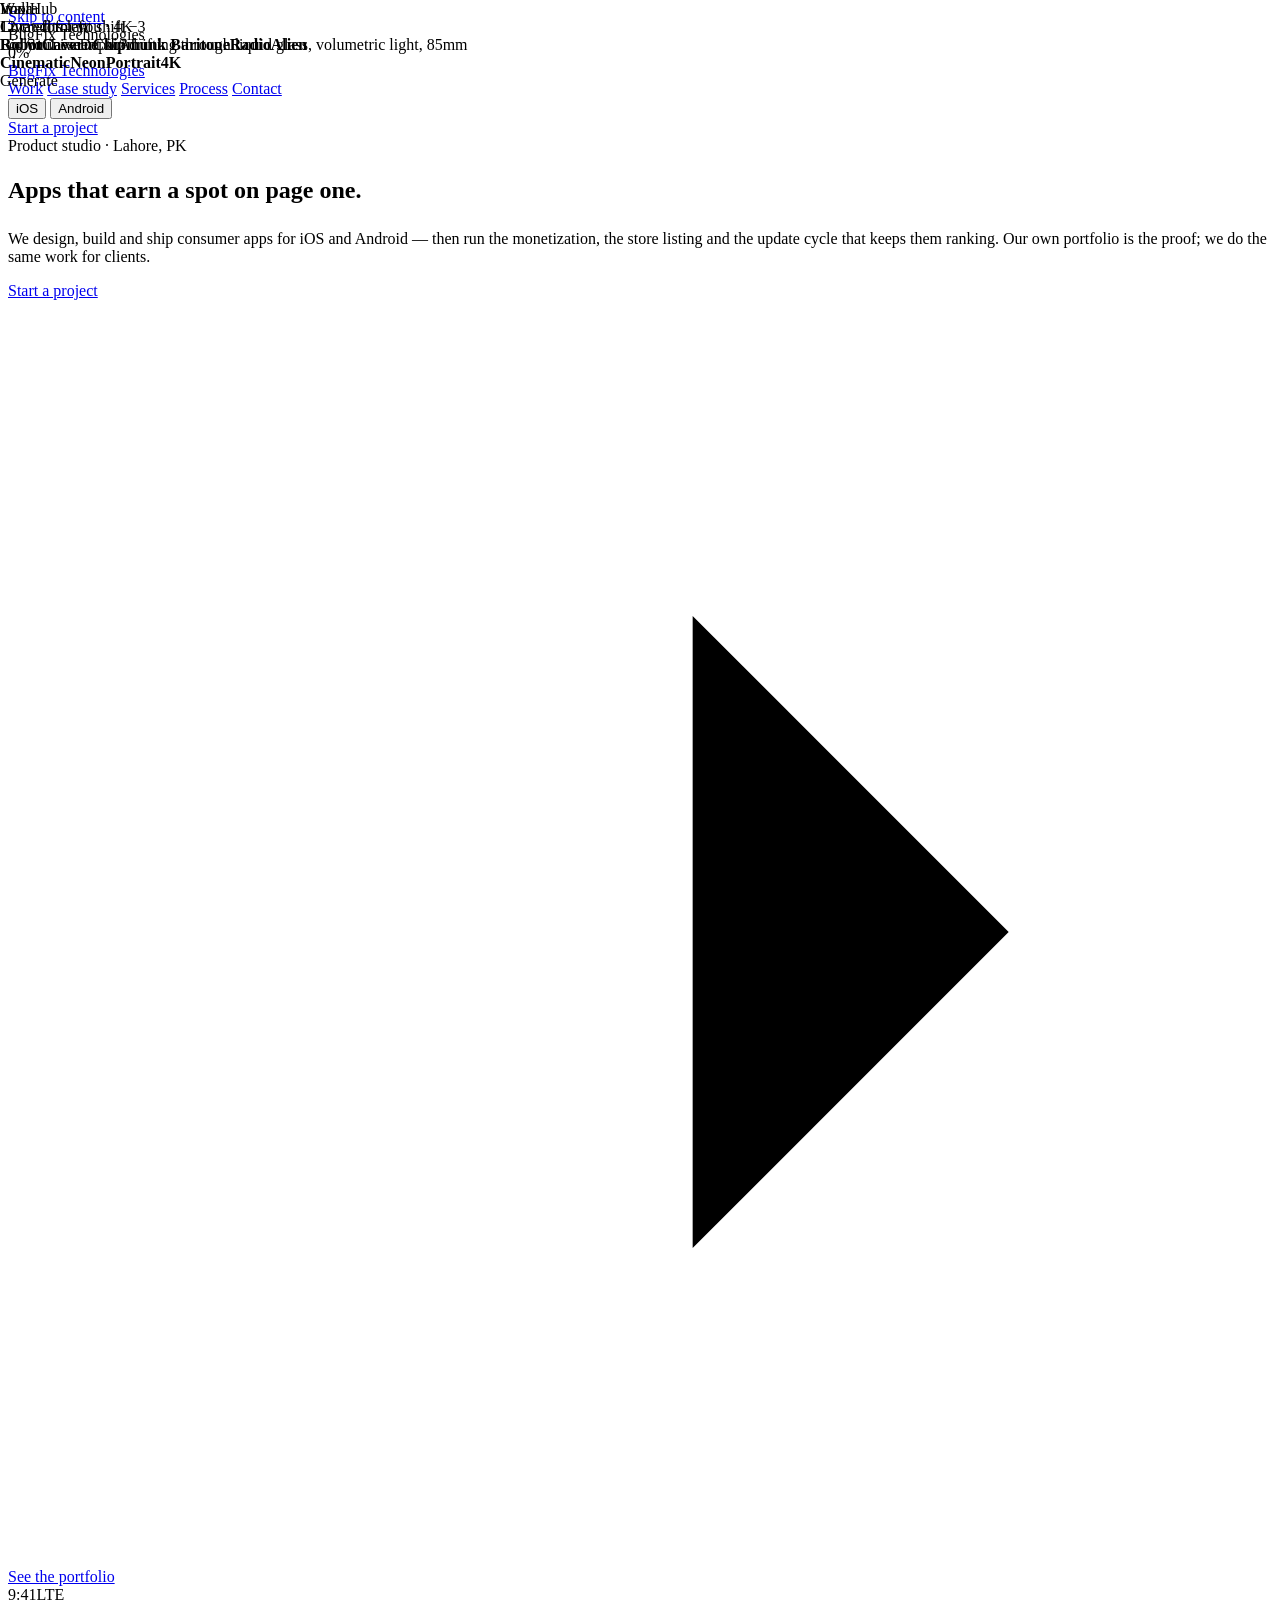
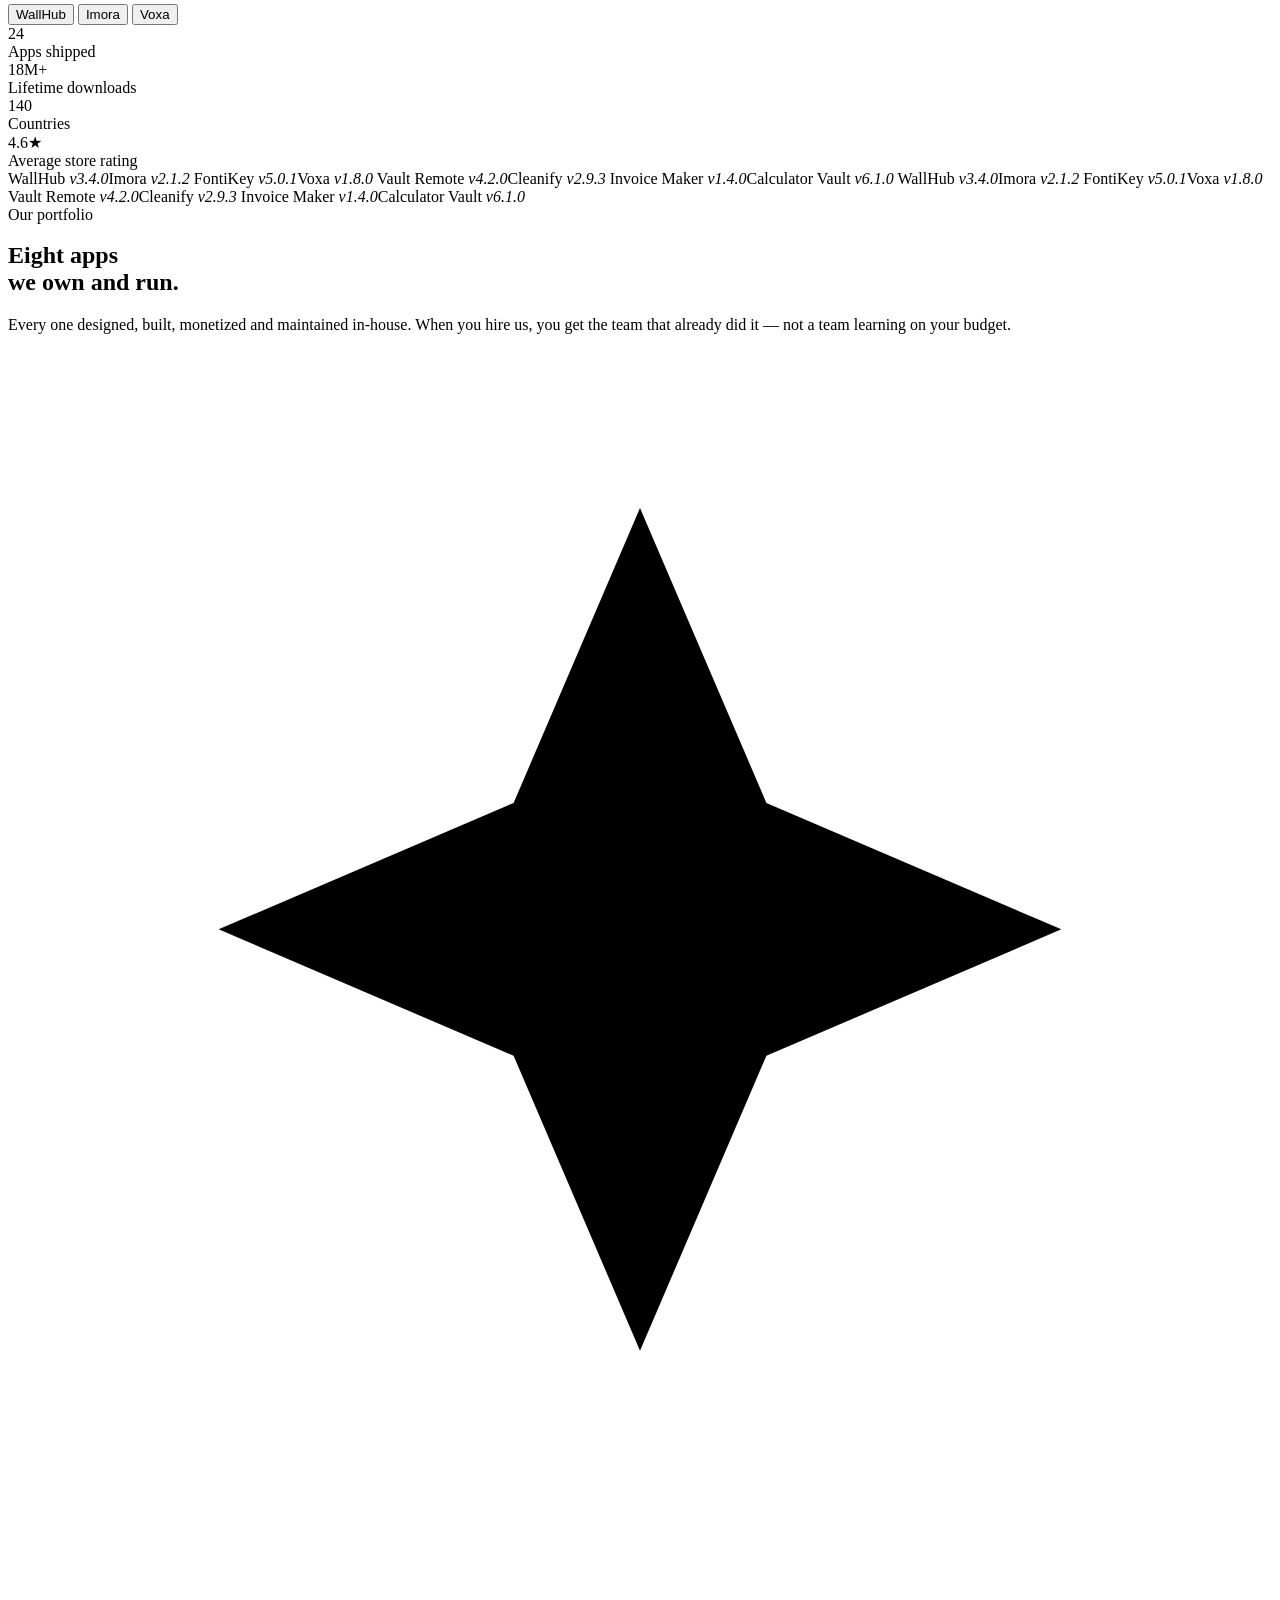
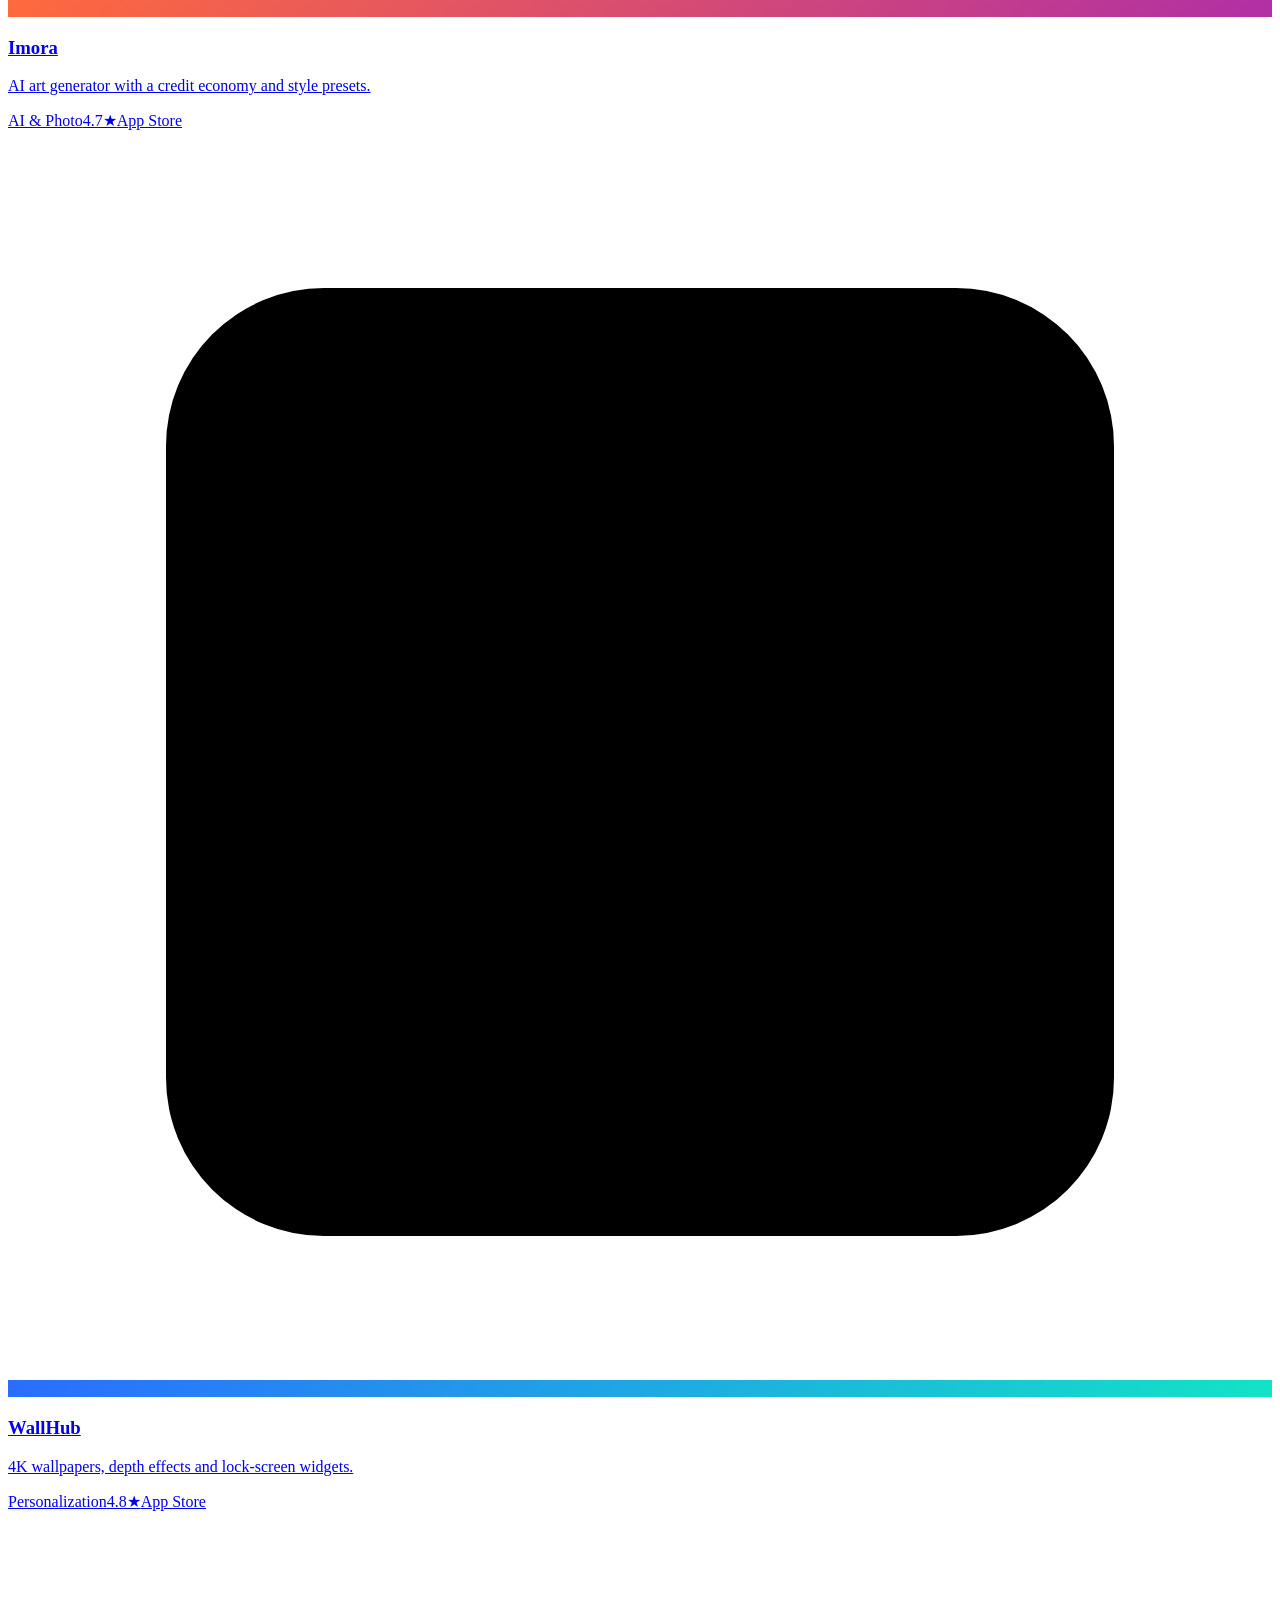
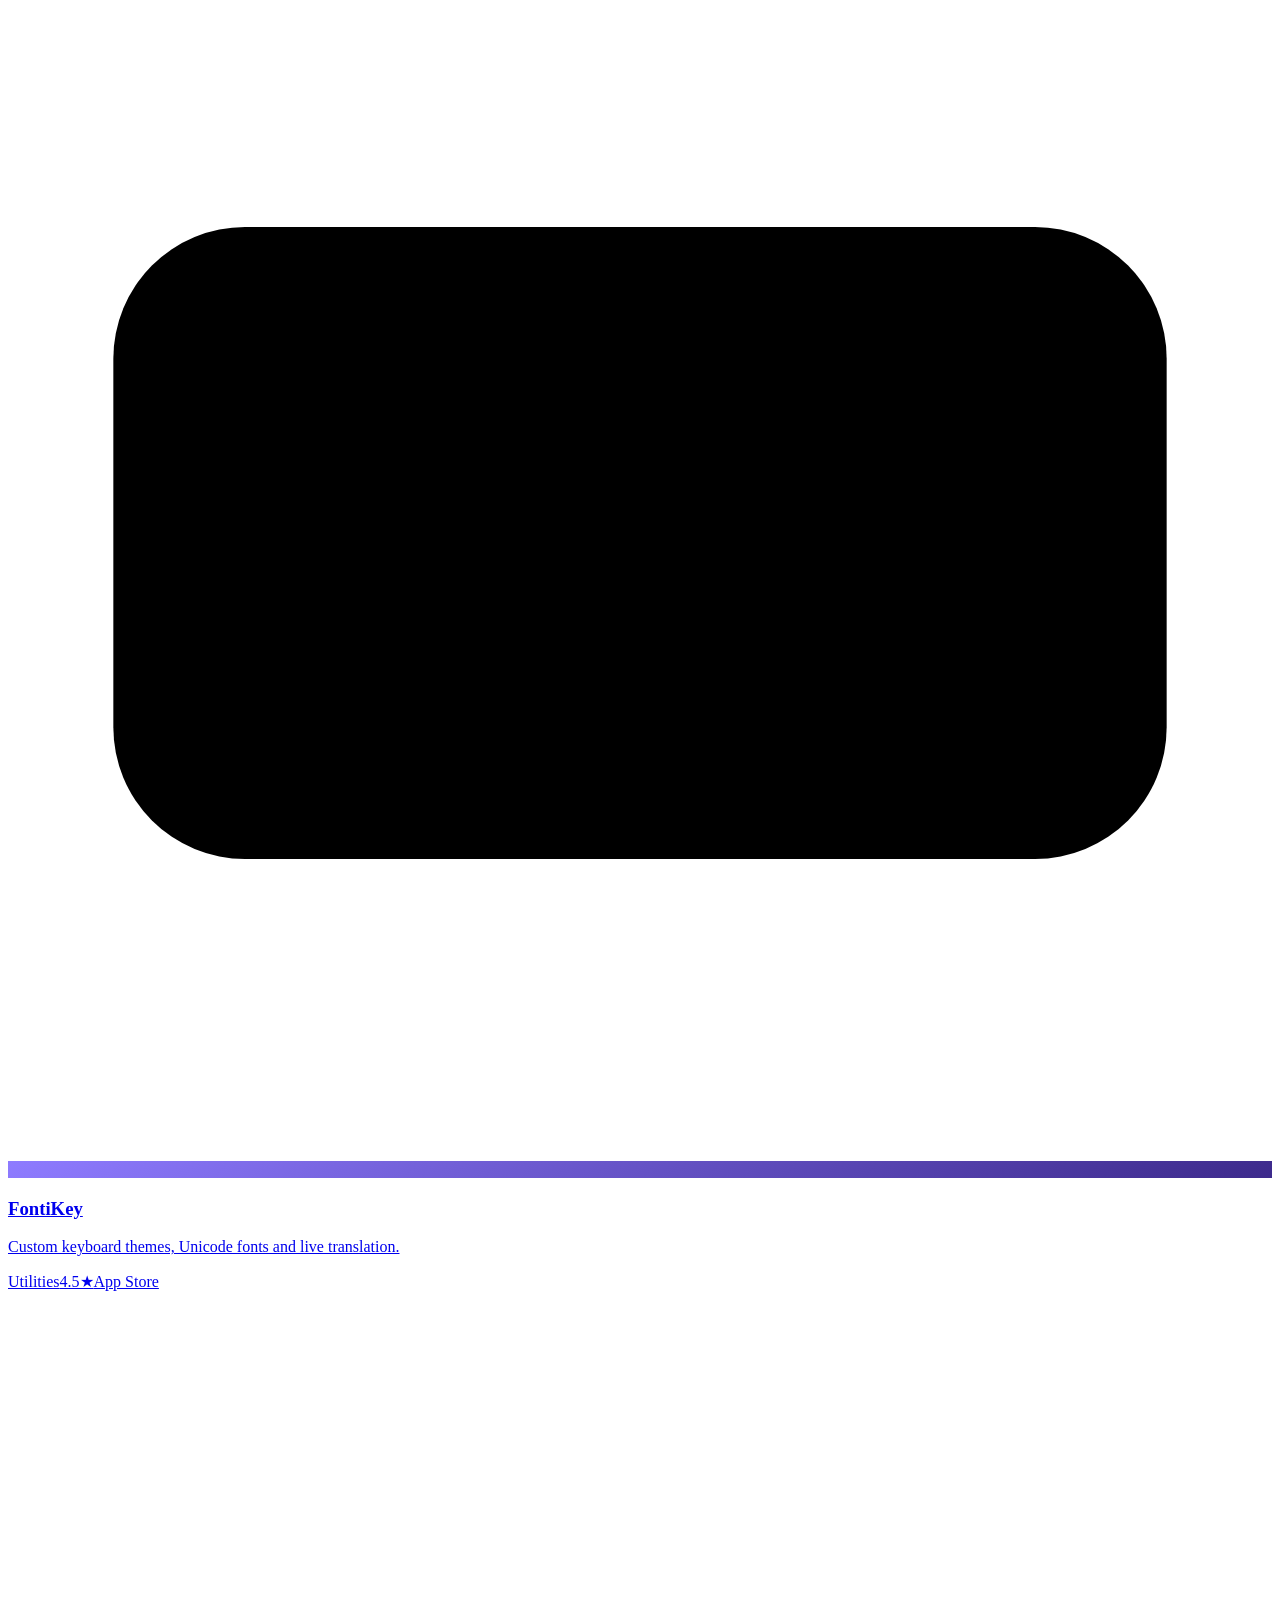
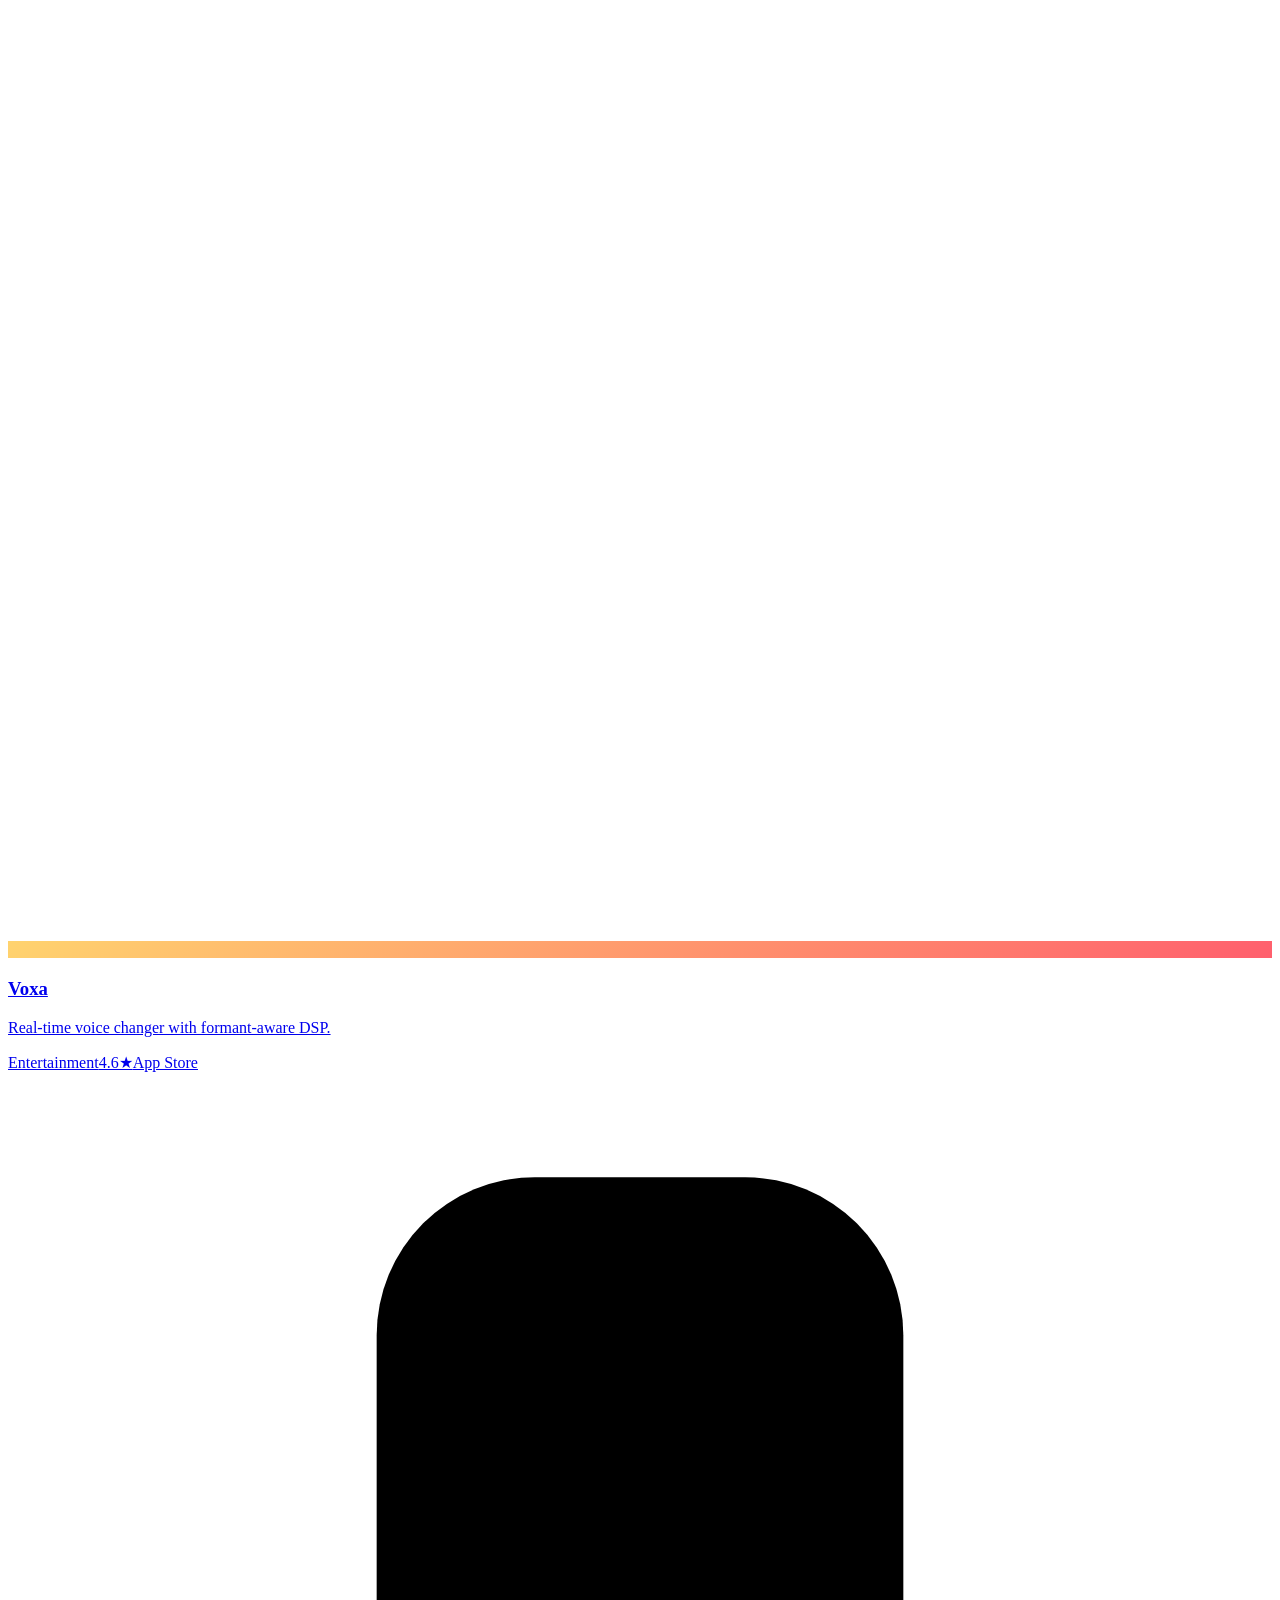
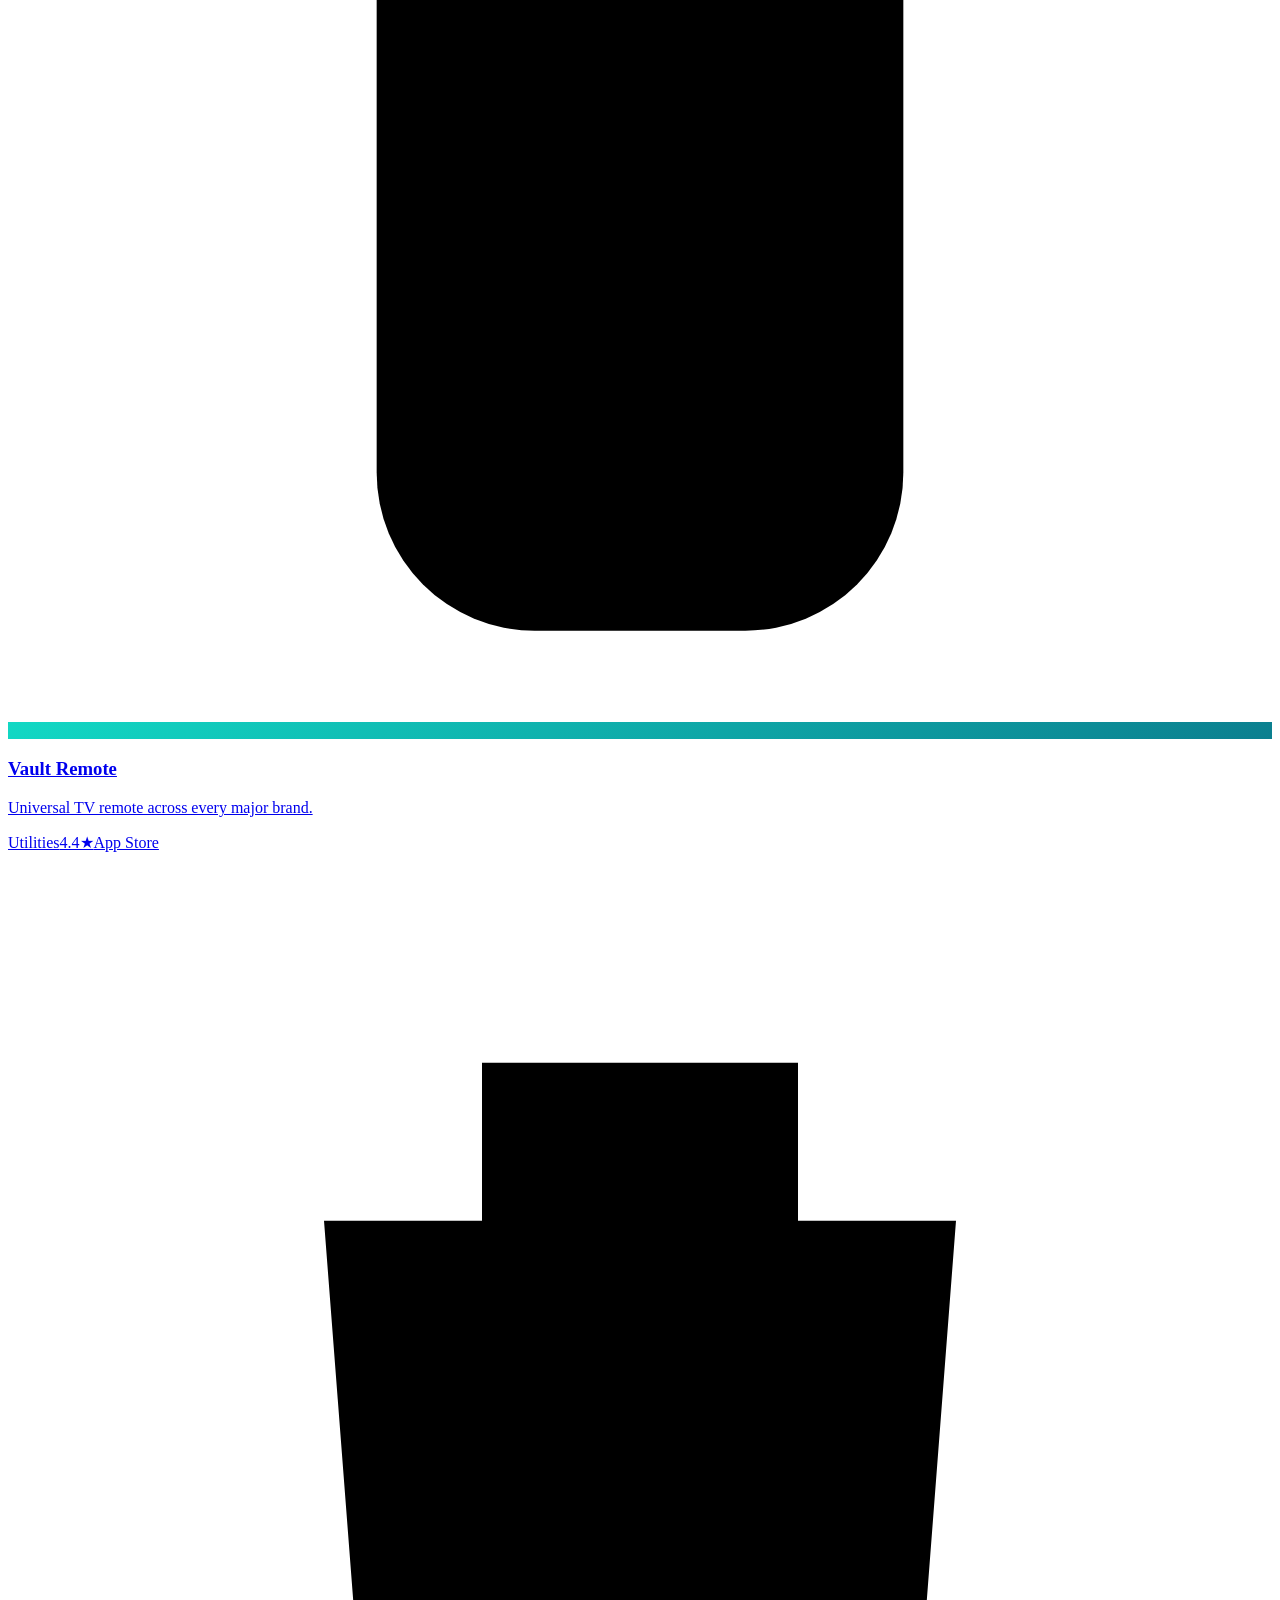
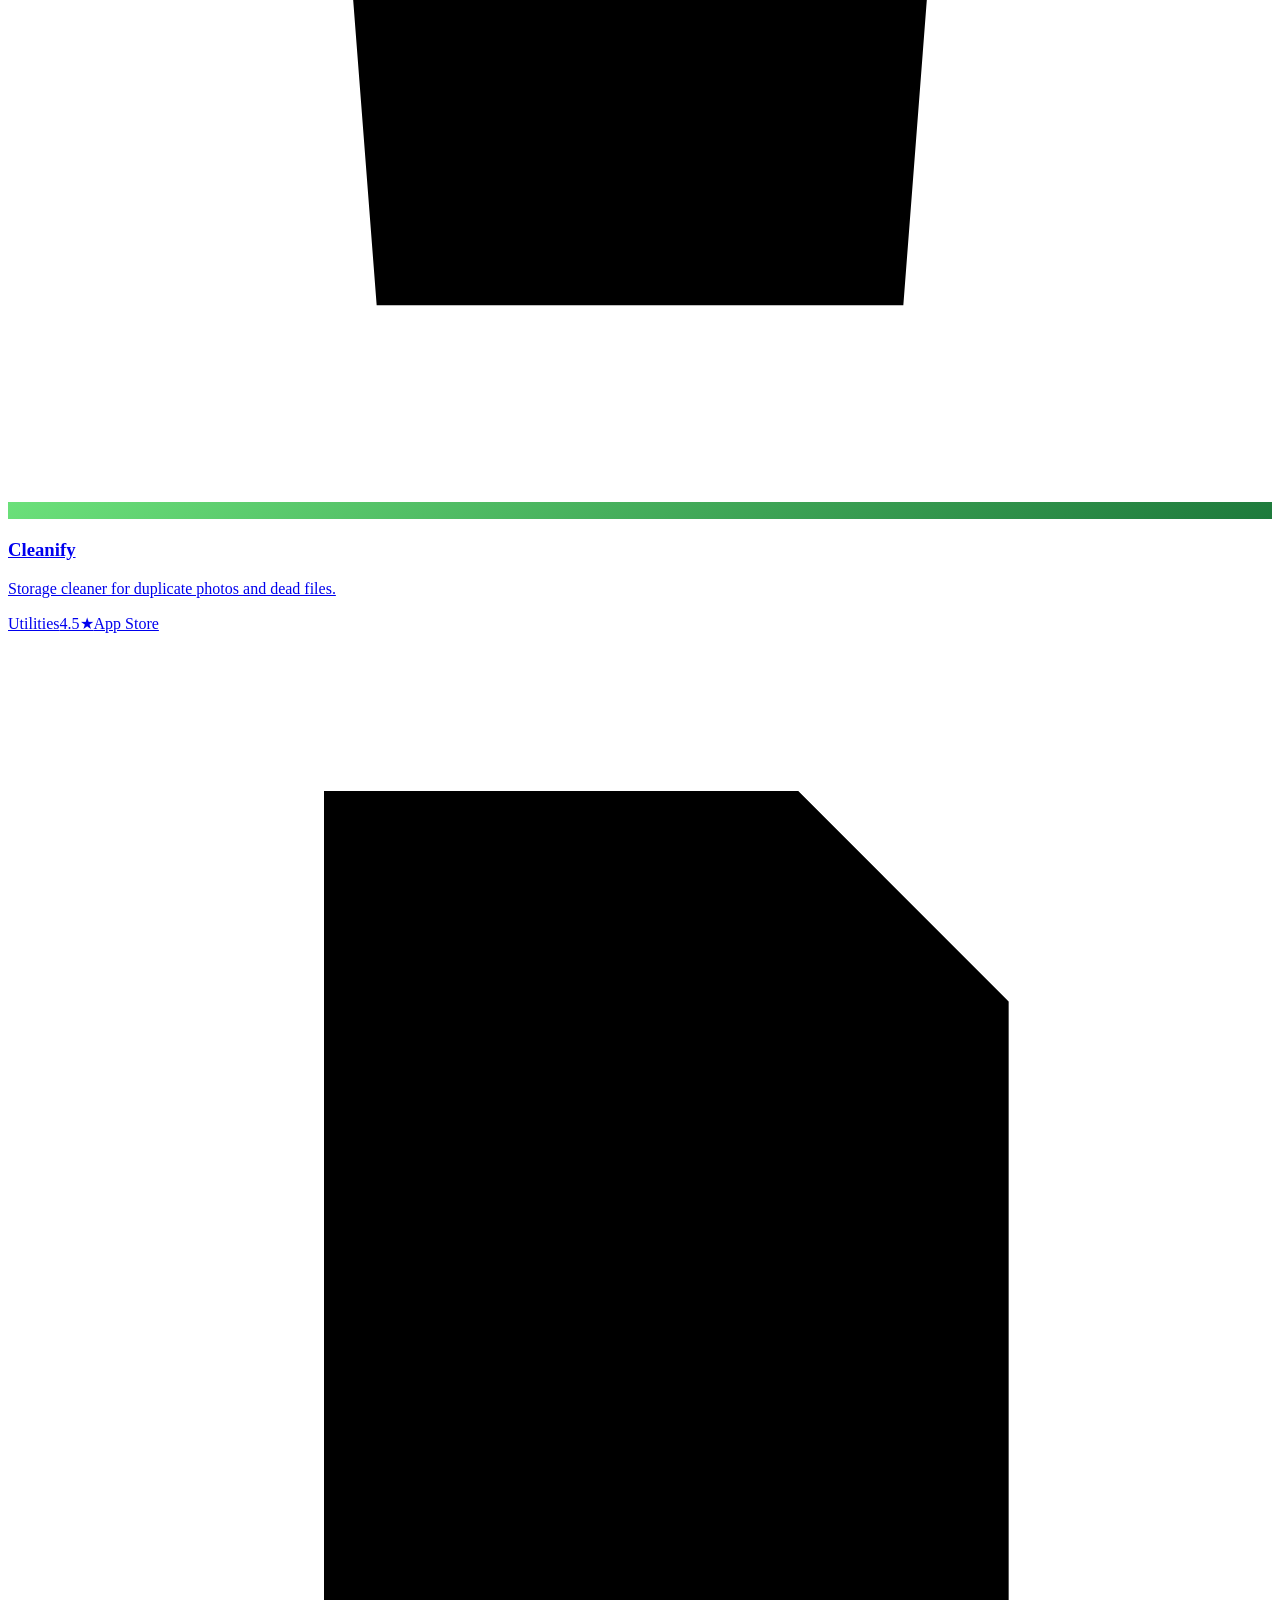
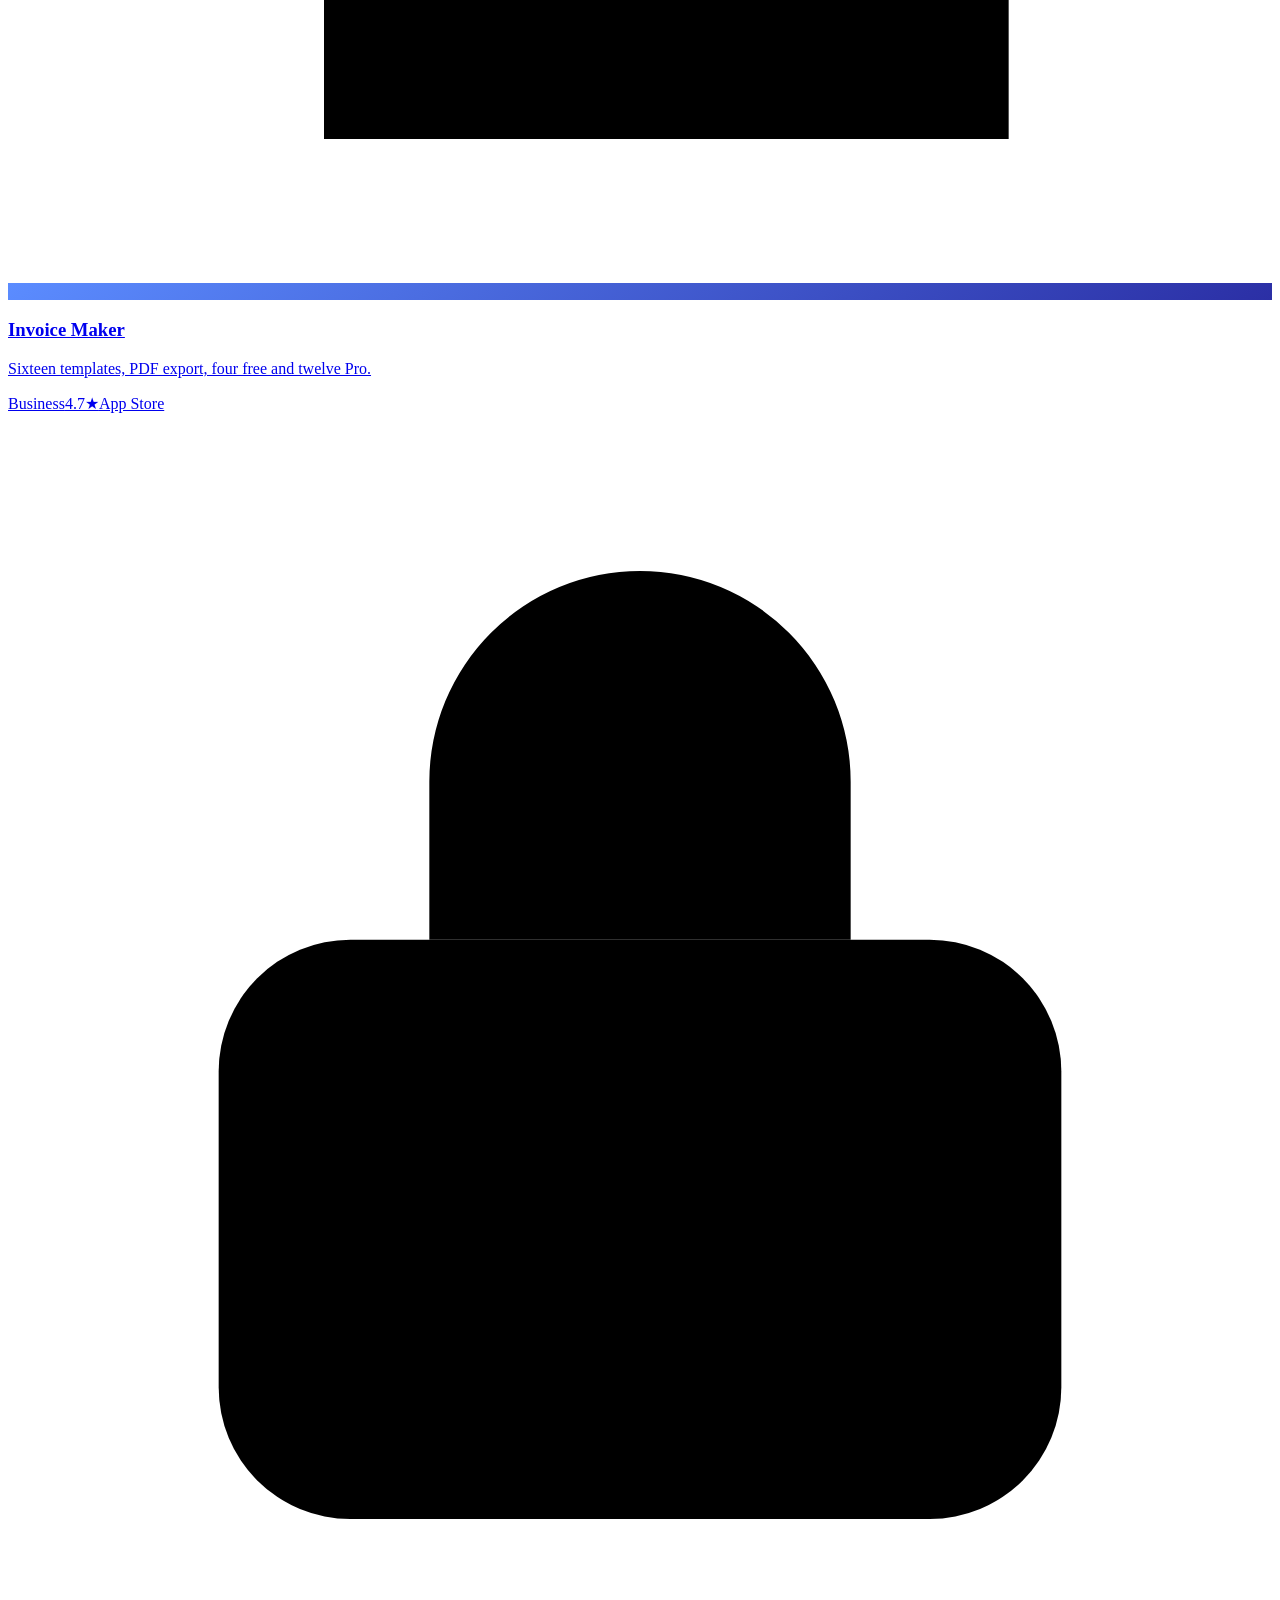
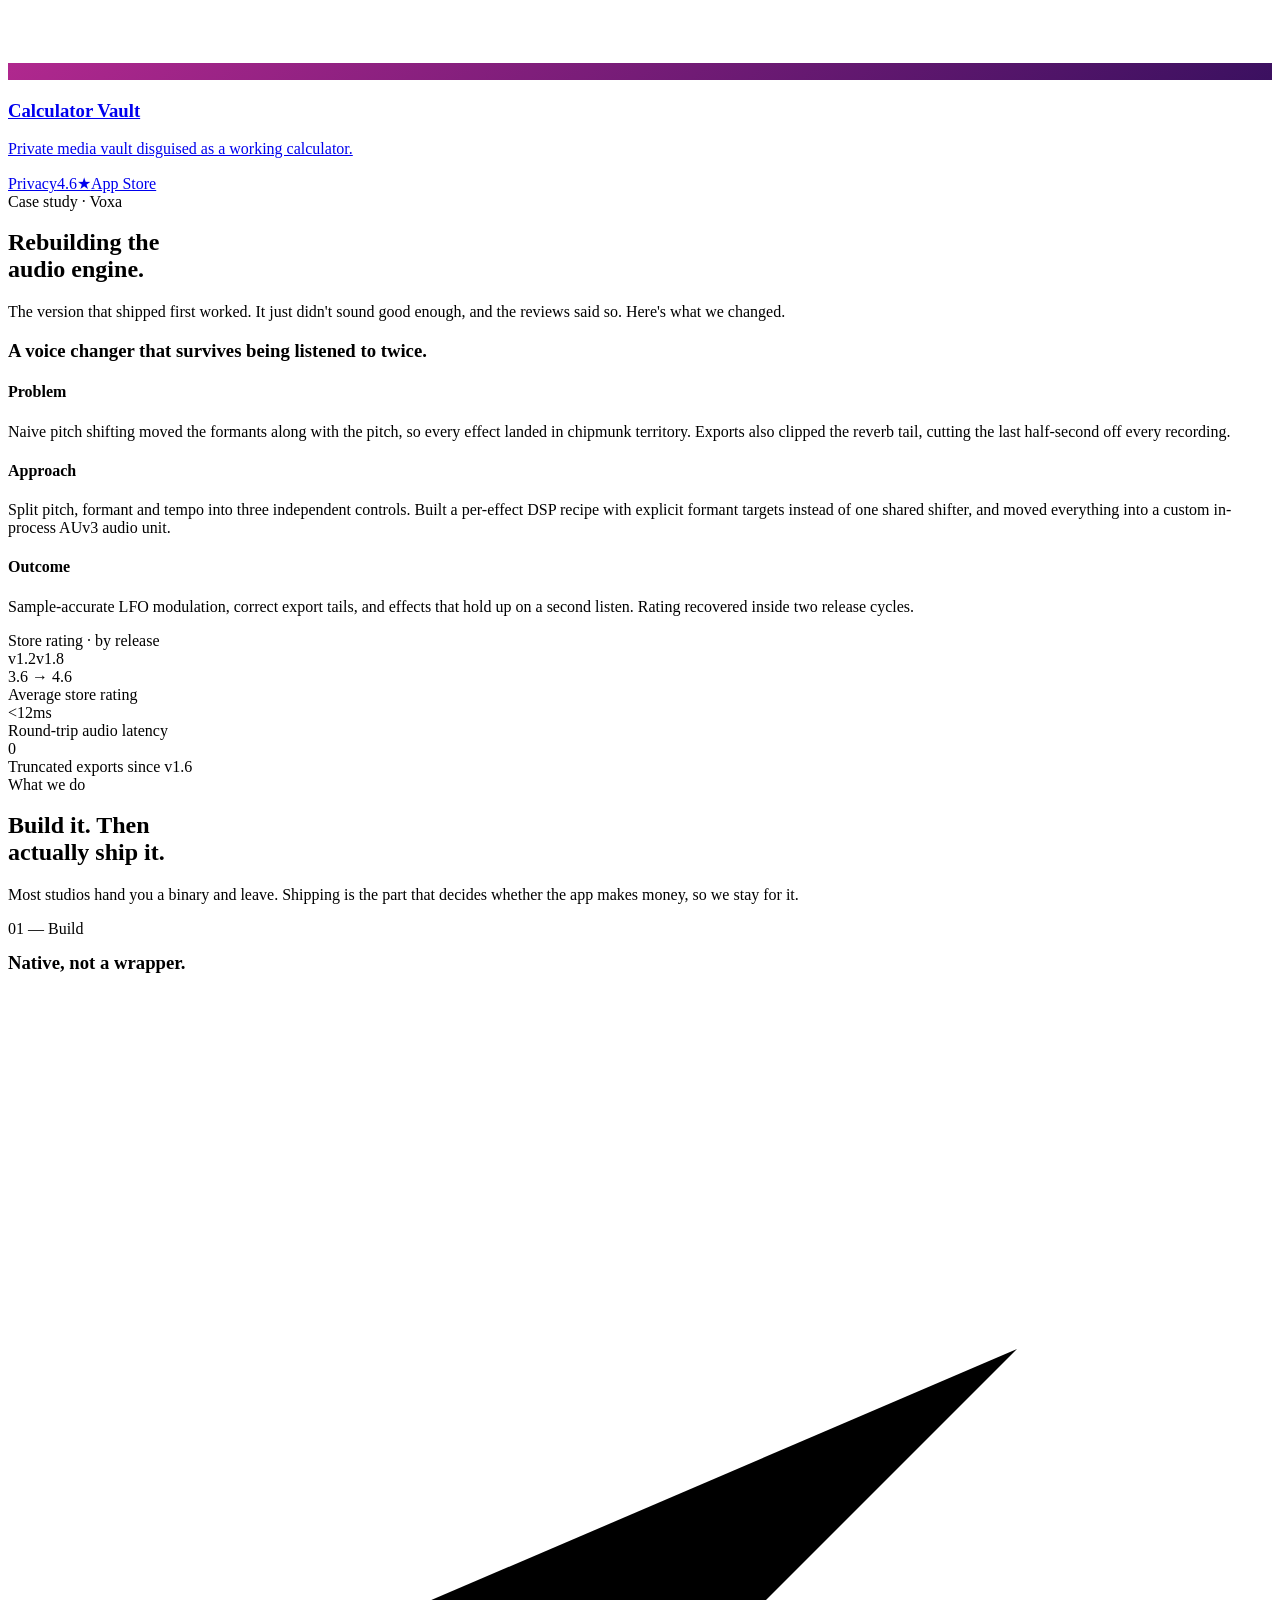
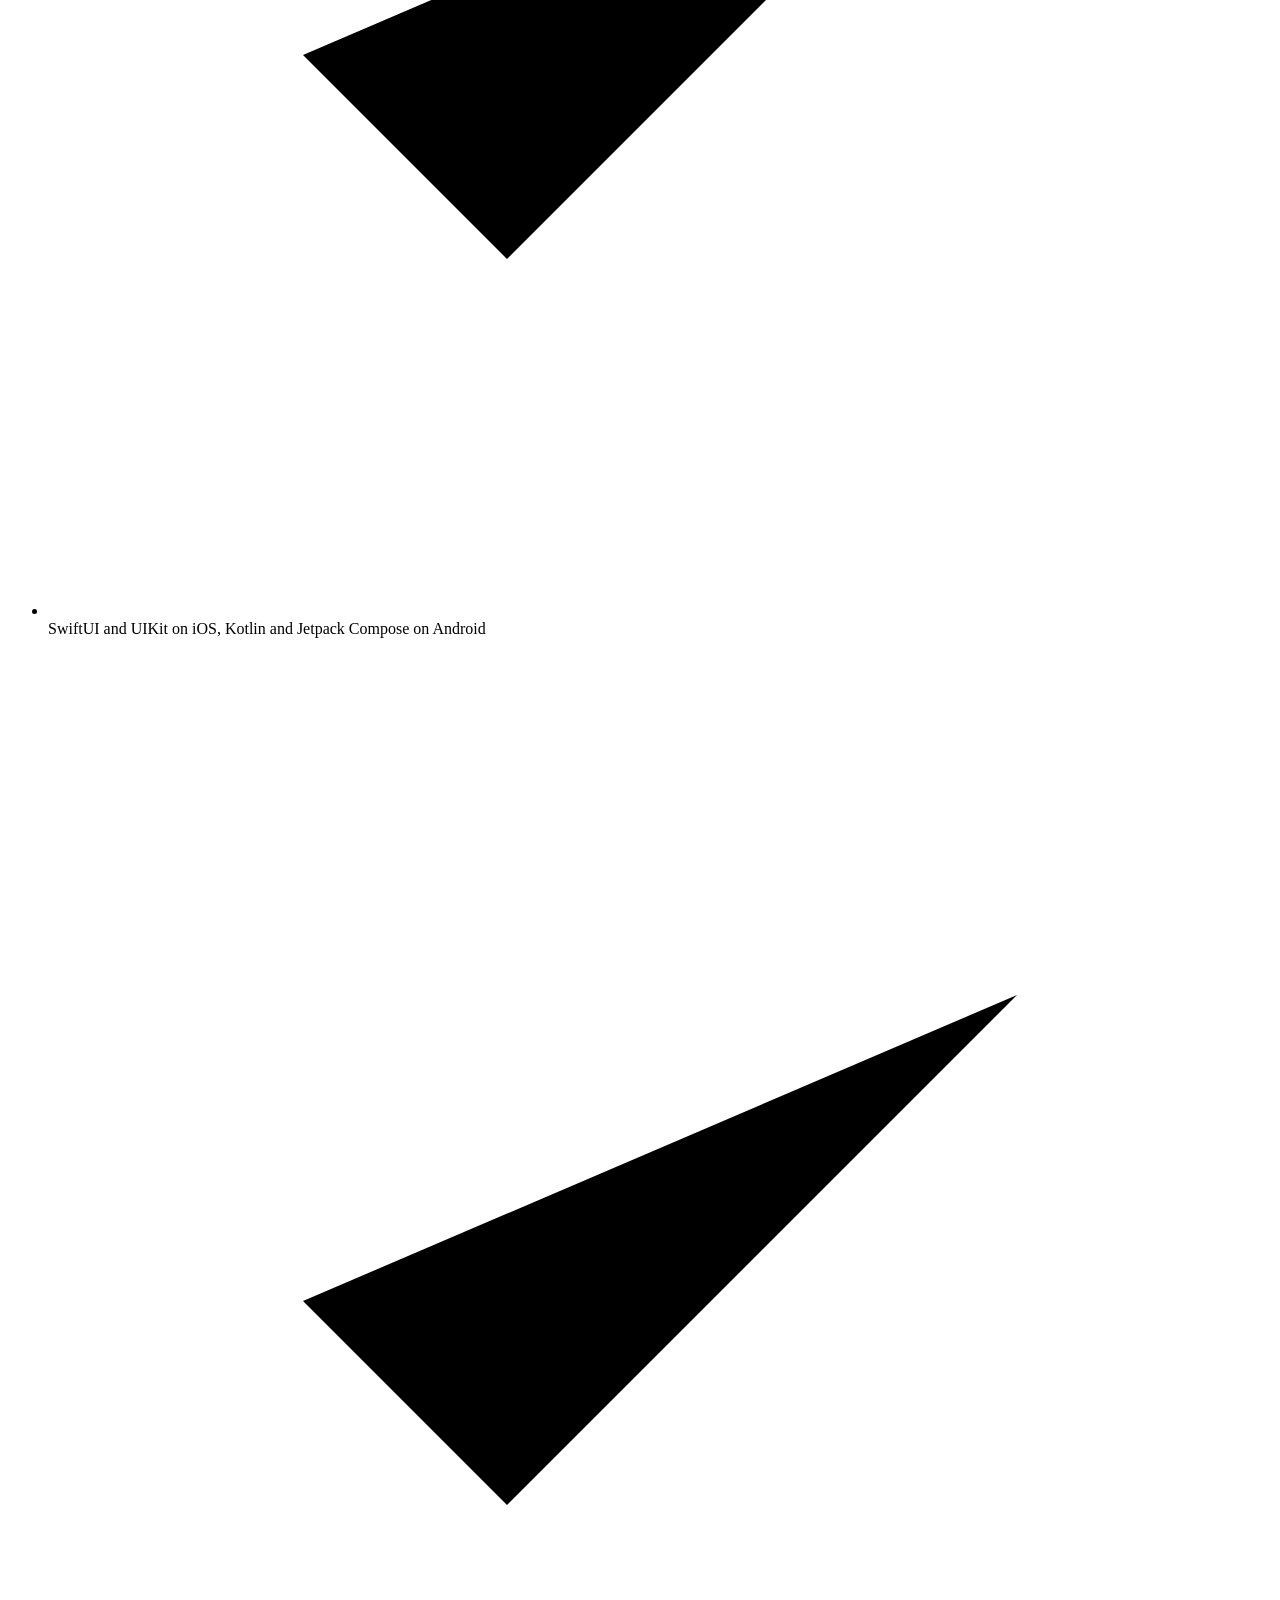
==== index.html @ f55c7b9f "Add files via upload" ====
<!DOCTYPE html>
<html lang="en">
<head>
<meta charset="utf-8">
<meta name="viewport" content="width=device-width, initial-scale=1">
<title>BugFix Technologies — Consumer iOS &amp; Android apps, shipped.</title>
<meta name="description" content="BugFix Technologies designs, builds and ships consumer iOS and Android apps — then runs the monetization, ASO and update cycle that keeps them ranking.">
<meta property="og:title" content="BugFix Technologies — Consumer iOS &amp; Android apps, shipped.">
<meta property="og:description" content="A product studio in Lahore building consumer apps for iOS and Android.">
<meta property="og:type" content="website">
<meta name="theme-color" content="#0A0C11">
<link rel="icon" href="data:image/svg+xml,<svg xmlns='http://www.w3.org/2000/svg' viewBox='0 0 32 32'><rect width='32' height='32' rx='7' fill='%235B8CFF'/><rect x='11' y='11' width='10' height='10' rx='2' transform='rotate(45 16 16)' fill='%230A0C11'/></svg>">
<link rel="preconnect" href="https://fonts.googleapis.com">
<link rel="preconnect" href="https://fonts.gstatic.com" crossorigin>
<link href="https://fonts.googleapis.com/css2?family=Bricolage+Grotesque:opsz,wght@12..96,400;12..96,500;12..96,600;12..96,700;12..96,800&family=Inter+Tight:wght@300;400;500;600&family=JetBrains+Mono:wght@400;500;600&display=swap" rel="stylesheet">
<link rel="stylesheet" href="assets/style.css">
</head>
<body>

<a class="skip" href="#main">Skip to content</a>

<div id="pre">
  <div class="mk">BugFix Technologies</div>
  <div class="bar"><i></i></div>
  <div class="pct">0%</div>
</div>

<header class="nav">
  <div class="navin">
    <a class="brand" href="#"><span class="glyph"></span>BugFix Technologies</a>
    <nav class="navlinks">
      <a href="#work">Work</a>
      <a href="#case">Case study</a>
      <a href="#services">Services</a>
      <a href="#process">Process</a>
      <a href="#contact">Contact</a>
    </nav>
    <div class="ptog" role="group" aria-label="Platform">
      <span class="pill" aria-hidden="true"></span>
      <button data-plat="ios" aria-pressed="true">iOS</button>
      <button data-plat="android" aria-pressed="false">Android</button>
    </div>
    <a class="cta" href="#contact">Start a project</a>
  </div>
</header>

<main id="main">

<section class="hero">
  <div class="aurora" aria-hidden="true"><i></i><i></i><i></i></div>
  <div class="grid-bg" aria-hidden="true"></div>
  <div class="wrap">
    <div class="heroin">
      <div>
        <span class="mono eyebrow">Product studio &middot; Lahore, PK</span>
        <h1 class="dsp" style="margin-top:22px">
          <span class="line"><b>Apps that</b></span>
          <span class="line"><b>earn a spot</b></span>
          <span class="line"><b class="grad">on page one.</b></span>
        </h1>
        <p class="lead" style="margin-top:26px">
          We design, build and ship consumer apps for iOS and Android &mdash; then run the
          monetization, the store listing and the update cycle that keeps them ranking.
          Our own portfolio is the proof; we do the same work for clients.
        </p>
        <div class="herocta">
          <a class="cta" href="#contact">Start a project
            <svg viewBox="0 0 24 24"><path d="M5 12h14M13 6l6 6-6 6"/></svg></a>
          <a class="cta ghost" href="#work">See the portfolio</a>
        </div>
      </div>

      <div class="stage">
        <div class="glow" aria-hidden="true"></div>
        <div class="phone">
          <div class="screen">
            <div class="notch" aria-hidden="true"></div>
            <div class="sbar"><span>9:41</span><span class="r"><span>LTE</span><i></i></span></div>

            <div class="appview on" id="ap-wall">
              <div class="wh" style="position:absolute;inset:0">
                <div class="av-head">
                  <div class="av-title">WallHub</div>
                  <div class="av-sub">Curated for you &middot; 4K</div>
                </div>
                <div class="tabs"><span class="act">For you</span><span>Live</span><span>Depth</span><span>AI</span></div>
                <div class="grid"><i class="w1"></i><i class="w2"></i><i class="w3"></i><i class="w4"></i></div>
              </div>
            </div>

            <div class="appview" id="ap-imora">
              <div class="im" style="position:absolute;inset:0">
                <div class="av-head">
                  <div class="av-title">Imora</div>
                  <div class="av-sub">12 credits left</div>
                </div>
                <div class="canvas"></div>
                <div class="prompt">Bioluminescent koi drifting through liquid glass, volumetric light, 85mm</div>
                <div class="chips"><b>Cinematic</b><b>Neon</b><b>Portrait</b><b>4K</b></div>
                <div class="gen">Generate</div>
              </div>
            </div>

            <div class="appview" id="ap-voxa">
              <div class="vx" style="position:absolute;inset:0">
                <div class="av-head">
                  <div class="av-title">Voxa</div>
                  <div class="av-sub">Live &middot; formant shift &minus;3</div>
                </div>
                <div class="wave" id="wave"></div>
                <div class="fx">
                  <b>Robot</b><b class="act">Cavern</b><b>Chipmunk</b>
                  <b>Baritone</b><b>Radio</b><b>Alien</b>
                </div>
                <div class="rec"></div>
              </div>
            </div>
          </div>
        </div>
        <div class="swatch" role="group" aria-label="Preview app">
          <button data-app="ap-wall" aria-pressed="true">WallHub</button>
          <button data-app="ap-imora" aria-pressed="false">Imora</button>
          <button data-app="ap-voxa" aria-pressed="false">Voxa</button>
        </div>
      </div>
    </div>

    <div class="stats rv">
      <div><div class="n" data-edit>24</div><div class="l">Apps shipped</div></div>
      <div><div class="n" data-edit>18M+</div><div class="l">Lifetime downloads</div></div>
      <div><div class="n" data-edit>140</div><div class="l">Countries</div></div>
      <div><div class="n" data-edit>4.6&#9733;</div><div class="l">Average store rating</div></div>
    </div>
  </div>
</section>

<div class="ticker" aria-hidden="true">
  <div class="tick">
    <span>WallHub <em>v3.4.0</em></span><span>Imora <em>v2.1.2</em></span>
    <span>FontiKey <em>v5.0.1</em></span><span>Voxa <em>v1.8.0</em></span>
    <span>Vault Remote <em>v4.2.0</em></span><span>Cleanify <em>v2.9.3</em></span>
    <span>Invoice Maker <em>v1.4.0</em></span><span>Calculator Vault <em>v6.1.0</em></span>
    <span>WallHub <em>v3.4.0</em></span><span>Imora <em>v2.1.2</em></span>
    <span>FontiKey <em>v5.0.1</em></span><span>Voxa <em>v1.8.0</em></span>
    <span>Vault Remote <em>v4.2.0</em></span><span>Cleanify <em>v2.9.3</em></span>
    <span>Invoice Maker <em>v1.4.0</em></span><span>Calculator Vault <em>v6.1.0</em></span>
  </div>
</div>

<section id="work">
  <div class="wrap">
    <div class="sechead rv">
      <div>
        <span class="mono eyebrow">Our portfolio</span>
        <h2 class="dsp" style="margin-top:18px">Eight apps<br>we own and run.</h2>
      </div>
      <p class="lead">Every one designed, built, monetized and maintained in-house. When you hire
        us, you get the team that already did it &mdash; not a team learning on your budget.</p>
    </div>

    <div class="apps">
      <a class="app rv" href="#" style="--d:0s">
        <span class="icon" style="background:linear-gradient(140deg,#FF6A3D,#B02FA5)">
          <svg viewBox="0 0 24 24"><path d="M12 3l2.4 5.6L20 11l-5.6 2.4L12 19l-2.4-5.6L4 11l5.6-2.4z"/></svg></span>
        <h3>Imora</h3>
        <p>AI art generator with a credit economy and style presets.</p>
        <div class="meta"><span>AI &amp; Photo</span><span class="dot"></span><span data-edit>4.7&#9733;</span><span class="plat" data-ios="App Store" data-android="Google Play">App Store</span></div>
      </a>

      <a class="app rv" href="#" style="--d:.05s">
        <span class="icon" style="background:linear-gradient(140deg,#2B6CFF,#12E4C6)">
          <svg viewBox="0 0 24 24"><rect x="3" y="3" width="18" height="18" rx="3"/><path d="M3 15l5-5 4 4 3-3 6 6"/></svg></span>
        <h3>WallHub</h3>
        <p>4K wallpapers, depth effects and lock-screen widgets.</p>
        <div class="meta"><span>Personalization</span><span class="dot"></span><span data-edit>4.8&#9733;</span><span class="plat" data-ios="App Store" data-android="Google Play">App Store</span></div>
      </a>

      <a class="app rv" href="#" style="--d:.1s">
        <span class="icon" style="background:linear-gradient(140deg,#8E7BFF,#3D2A8C)">
          <svg viewBox="0 0 24 24"><rect x="2" y="6" width="20" height="12" rx="2.5"/><path d="M6 10h.01M10 10h.01M14 10h.01M18 10h.01M8 14h8"/></svg></span>
        <h3>FontiKey</h3>
        <p>Custom keyboard themes, Unicode fonts and live translation.</p>
        <div class="meta"><span>Utilities</span><span class="dot"></span><span data-edit>4.5&#9733;</span><span class="plat" data-ios="App Store" data-android="Google Play">App Store</span></div>
      </a>

      <a class="app rv" href="#" style="--d:.15s">
        <span class="icon" style="background:linear-gradient(140deg,#FFD36E,#FF5F6D)">
          <svg viewBox="0 0 24 24"><path d="M12 3v18M8 7v10M16 7v10M4 10v4M20 10v4"/></svg></span>
        <h3>Voxa</h3>
        <p>Real-time voice changer with formant-aware DSP.</p>
        <div class="meta"><span>Entertainment</span><span class="dot"></span><span data-edit>4.6&#9733;</span><span class="plat" data-ios="App Store" data-android="Google Play">App Store</span></div>
      </a>

      <a class="app rv" href="#" style="--d:0s">
        <span class="icon" style="background:linear-gradient(140deg,#12D8C4,#0B7F8F)">
          <svg viewBox="0 0 24 24"><rect x="7" y="2" width="10" height="20" rx="3"/><path d="M12 6v.01M10 11h4M10 15h4"/></svg></span>
        <h3>Vault Remote</h3>
        <p>Universal TV remote across every major brand.</p>
        <div class="meta"><span>Utilities</span><span class="dot"></span><span data-edit>4.4&#9733;</span><span class="plat" data-ios="App Store" data-android="Google Play">App Store</span></div>
      </a>

      <a class="app rv" href="#" style="--d:.05s">
        <span class="icon" style="background:linear-gradient(140deg,#6BE07A,#1E7A3C)">
          <svg viewBox="0 0 24 24"><path d="M4 7h16M9 7V4h6v3M6 7l1 13h10l1-13M10 11v6M14 11v6"/></svg></span>
        <h3>Cleanify</h3>
        <p>Storage cleaner for duplicate photos and dead files.</p>
        <div class="meta"><span>Utilities</span><span class="dot"></span><span data-edit>4.5&#9733;</span><span class="plat" data-ios="App Store" data-android="Google Play">App Store</span></div>
      </a>

      <a class="app rv" href="#" style="--d:.1s">
        <span class="icon" style="background:linear-gradient(140deg,#5B8CFF,#2B2FA5)">
          <svg viewBox="0 0 24 24"><path d="M6 3h9l4 4v14H6z"/><path d="M15 3v4h4M9 12h7M9 16h5"/></svg></span>
        <h3>Invoice Maker</h3>
        <p>Sixteen templates, PDF export, four free and twelve Pro.</p>
        <div class="meta"><span>Business</span><span class="dot"></span><span data-edit>4.7&#9733;</span><span class="plat" data-ios="App Store" data-android="Google Play">App Store</span></div>
      </a>

      <a class="app rv" href="#" style="--d:.15s">
        <span class="icon" style="background:linear-gradient(140deg,#B0288E,#3B1060)">
          <svg viewBox="0 0 24 24"><rect x="4" y="10" width="16" height="11" rx="2.5"/><path d="M8 10V7a4 4 0 018 0v3M12 15v2"/></svg></span>
        <h3>Calculator Vault</h3>
        <p>Private media vault disguised as a working calculator.</p>
        <div class="meta"><span>Privacy</span><span class="dot"></span><span data-edit>4.6&#9733;</span><span class="plat" data-ios="App Store" data-android="Google Play">App Store</span></div>
      </a>
    </div>
  </div>
</section>

<section id="case">
  <div class="wrap">
    <div class="sechead rv">
      <div>
        <span class="mono eyebrow">Case study &middot; Voxa</span>
        <h2 class="dsp" style="margin-top:18px">Rebuilding the<br>audio engine.</h2>
      </div>
      <p class="lead">The version that shipped first worked. It just didn't sound good enough,
        and the reviews said so. Here's what we changed.</p>
    </div>

    <div class="case rv">
      <div class="casetop">
        <div>
          <h3 class="dsp">A voice changer that survives being listened to twice.</h3>
          <div class="paw">
            <div>
              <h4>Problem</h4>
              <p>Naive pitch shifting moved the formants along with the pitch, so every effect
                landed in chipmunk territory. Exports also clipped the reverb tail, cutting the
                last half-second off every recording.</p>
            </div>
            <div>
              <h4>Approach</h4>
              <p>Split pitch, formant and tempo into three independent controls. Built a per-effect
                DSP recipe with explicit formant targets instead of one shared shifter, and moved
                everything into a custom in-process AUv3 audio unit.</p>
            </div>
            <div>
              <h4>Outcome</h4>
              <p>Sample-accurate LFO modulation, correct export tails, and effects that hold up
                on a second listen. Rating recovered inside two release cycles.</p>
            </div>
          </div>
        </div>
        <div class="shot">
          <div class="mono" style="color:var(--tx3)">Store rating &middot; by release</div>
          <div class="bars" aria-hidden="true">
            <i class="b" style="height:42%"></i><i class="b" style="height:38%"></i>
            <i class="b" style="height:46%"></i><i style="height:62%"></i>
            <i style="height:74%"></i><i style="height:88%"></i><i style="height:96%"></i>
          </div>
          <div class="lbl"><span>v1.2</span><span>v1.8</span></div>
        </div>
      </div>
      <div class="results">
        <div><div class="n" data-edit>3.6 &rarr; 4.6</div><div class="l">Average store rating</div></div>
        <div><div class="n" data-edit>&lt;12ms</div><div class="l">Round-trip audio latency</div></div>
        <div><div class="n" data-edit>0</div><div class="l">Truncated exports since v1.6</div></div>
      </div>
    </div>
  </div>
</section>

<section id="services">
  <div class="wrap">
    <div class="sechead rv">
      <div>
        <span class="mono eyebrow">What we do</span>
        <h2 class="dsp" style="margin-top:18px">Build it. Then<br>actually ship it.</h2>
      </div>
      <p class="lead">Most studios hand you a binary and leave. Shipping is the part that decides
        whether the app makes money, so we stay for it.</p>
    </div>

    <div class="duo">
      <div class="pane rv">
        <span class="mono" style="color:var(--a1)">01 &mdash; Build</span>
        <h3 class="dsp" style="margin-top:14px">Native, not a wrapper.</h3>
        <ul>
          <li><svg viewBox="0 0 24 24"><path d="M5 13l4 4L19 7"/></svg>SwiftUI and UIKit on iOS, Kotlin and Jetpack Compose on Android</li>
          <li><svg viewBox="0 0 24 24"><path d="M5 13l4 4L19 7"/></svg>MVVM + Coordinators, so screens stay testable as the app grows</li>
          <li><svg viewBox="0 0 24 24"><path d="M5 13l4 4L19 7"/></svg>On-device AI and audio work: Core ML, AVAudioEngine, custom AUv3</li>
          <li><svg viewBox="0 0 24 24"><path d="M5 13l4 4L19 7"/></svg>Interactive HTML prototypes before a line of app code gets written</li>
          <li><svg viewBox="0 0 24 24"><path d="M5 13l4 4L19 7"/></svg>Widgets, extensions, keyboards, share sheets &mdash; the platform surface area</li>
        </ul>
      </div>
      <div class="pane rv" style="--d:.08s">
        <span class="mono" style="color:var(--a1)">02 &mdash; Ship</span>
        <h3 class="dsp" style="margin-top:14px">Revenue is a feature.</h3>
        <ul>
          <li><svg viewBox="0 0 24 24"><path d="M5 13l4 4L19 7"/></svg>StoreKit 2 and Play Billing, with paywalls we A/B test properly</li>
          <li><svg viewBox="0 0 24 24"><path d="M5 13l4 4L19 7"/></svg>Credit economies and subscription tiers that fit the product, not a template</li>
          <li><svg viewBox="0 0 24 24"><path d="M5 13l4 4L19 7"/></svg>Ad mediation across AdMob, AppLovin MAX, Meta Audience Network, ironSource</li>
          <li><svg viewBox="0 0 24 24"><path d="M5 13l4 4L19 7"/></svg>ATT, Data safety, Play policy declarations and rejection handling</li>
          <li><svg viewBox="0 0 24 24"><path d="M5 13l4 4L19 7"/></svg>Store listing, screenshots, ASO and the post-launch update cadence</li>
        </ul>
      </div>
    </div>
  </div>
</section>

<section id="process">
  <div class="wrap">
    <div class="sechead rv">
      <div>
        <span class="mono eyebrow">How a build runs</span>
        <h2 class="dsp" style="margin-top:18px">Five stages.<br>No surprises.</h2>
      </div>
      <p class="lead">Order matters here &mdash; each stage produces something you can look at before
        we spend money on the next one.</p>
    </div>
    <div class="steps">
      <div class="step"><span class="num">01</span><h4>Scope</h4>
        <p>Competitor teardown, monetization model, and a feature list with a line drawn through what ships in v1.</p></div>
      <div class="step"><span class="num">02</span><h4>Prototype</h4>
        <p>A clickable HTML build of the real screens. You approve the product before it costs anything to change.</p></div>
      <div class="step"><span class="num">03</span><h4>Build</h4>
        <p>Native implementation on a two-week cycle, with a TestFlight or internal-test build at the end of each one.</p></div>
      <div class="step"><span class="num">04</span><h4>Monetize</h4>
        <p>Paywall, billing, ads and analytics wired in and tested against real sandbox purchases, not mocks.</p></div>
      <div class="step"><span class="num">05</span><h4>Ship</h4>
        <p>Store submission, review responses, ASO, and the first three updates &mdash; because launch day is not the finish.</p></div>
    </div>
  </div>
</section>

<section>
  <div class="wrap">
    <div class="sechead rv">
      <div>
        <span class="mono eyebrow">Stack</span>
        <h2 class="dsp" style="margin-top:18px">What we run<br>in production.</h2>
      </div>
      <p class="lead">Not a list of things we've read about. These are shipping in apps on the
        store right now.</p>
    </div>
    <div class="stackgrid">
      <div class="sgroup rv"><h4>iOS</h4><div class="chips">
        <b>Swift</b><b>SwiftUI</b><b>UIKit</b><b>StoreKit 2</b><b>AVAudioEngine</b><b>AUv3</b><b>Core ML</b><b>WidgetKit</b></div></div>
      <div class="sgroup rv" style="--d:.05s"><h4>Android</h4><div class="chips">
        <b>Kotlin</b><b>Jetpack Compose</b><b>Play Billing</b><b>Room</b><b>WorkManager</b><b>ExoPlayer</b><b>Coroutines</b></div></div>
      <div class="sgroup rv" style="--d:.1s"><h4>Growth</h4><div class="chips">
        <b>AdMob</b><b>AppLovin MAX</b><b>Meta Audience</b><b>ironSource</b><b>RevenueCat</b><b>Adjust</b><b>AppsFlyer</b><b>Firebase</b></div></div>
      <div class="sgroup rv" style="--d:.15s"><h4>Design &amp; ops</h4><div class="chips">
        <b>Figma</b><b>Cursor</b><b>Claude Code</b><b>Fastlane</b><b>GitHub Actions</b><b>Supabase</b><b>Sentry</b></div></div>
    </div>
  </div>
</section>

<section>
  <div class="wrap">
    <div class="sechead rv">
      <div>
        <span class="mono eyebrow">Reviews</span>
        <h2 class="dsp" style="margin-top:18px">From the store,<br>not a testimonial page.</h2>
      </div>
    </div>
    <div class="quotes">
      <div class="quote rv">
        <div class="stars" aria-label="5 out of 5"><i></i><i></i><i></i><i></i><i></i></div>
        <p>Finally a wallpaper app that doesn't paywall the good ones on the first tap. Depth
          effect actually works with my clock.</p>
        <div class="who" data-edit><b>WallHub</b>App Store &middot; United States</div>
      </div>
      <div class="quote rv" style="--d:.05s">
        <div class="stars" aria-label="5 out of 5"><i></i><i></i><i></i><i></i><i></i></div>
        <p>I've tried six of these. This is the only one where the deep voice sounds like a
          person and not a broken speaker.</p>
        <div class="who" data-edit><b>Voxa</b>App Store &middot; United Kingdom</div>
      </div>
      <div class="quote rv" style="--d:.1s">
        <div class="stars" aria-label="5 out of 5"><i></i><i></i><i></i><i></i><i></i></div>
        <p>Made an invoice on my phone in the car park and got paid the same day. That's the
          whole review.</p>
        <div class="who" data-edit><b>Invoice Maker</b>Google Play &middot; Australia</div>
      </div>
    </div>
  </div>
</section>

<section id="contact">
  <div class="wrap">
    <div class="contact rv">
      <span class="mono eyebrow">Start a project</span>
      <h2 class="dsp" style="margin-top:18px;max-width:16ch">Tell us what you want to ship.</h2>
      <p class="lead" style="margin-top:18px">We reply within one working day with a scope, a
        rough timeline and a number. If it isn't a fit we'll say so instead of billing you to find out.</p>

      <form class="form" id="cform" novalidate>
        <div class="field"><label for="f-name">Your name</label>
          <input id="f-name" name="name" placeholder="Ayesha Khan" autocomplete="name"></div>
        <div class="field"><label for="f-email">Email</label>
          <input id="f-email" name="email" type="email" placeholder="you@company.com" autocomplete="email"></div>
        <div class="field full"><label>Platform</label>
          <div class="pillrow">
            <input type="checkbox" id="p-ios" checked><label for="p-ios">iOS</label>
            <input type="checkbox" id="p-and"><label for="p-and">Android</label>
            <input type="checkbox" id="p-both"><label for="p-both">Both</label>
            <input type="checkbox" id="p-adv"><label for="p-adv">Not sure yet</label>
          </div>
        </div>
        <div class="field full"><label for="f-msg">What are you building</label>
          <textarea id="f-msg" name="message" placeholder="An AI photo app with a credit system. We have Figma files and an Android version already."></textarea></div>
        <div class="field full">
          <button class="cta" type="submit" style="justify-self:start">Send it over
            <svg viewBox="0 0 24 24"><path d="M5 12h14M13 6l6 6-6 6"/></svg></button>
          <p class="err" id="ferr">Add your email and a line about the project first.</p>
          <p class="note">Or email <a href="mailto:hello@bugfixtechnologies.com" style="color:var(--a1)">hello@bugfixtechnologies.com</a> directly.</p>
        </div>
      </form>
    </div>
  </div>
</section>

</main>

<footer>
  <div class="wrap">
    <div class="fgrid">
      <div>
        <a class="brand" href="#" style="margin-bottom:16px"><span class="glyph"></span>BugFix Technologies</a>
        <p style="color:var(--tx2);font-size:14px;max-width:34ch;margin:0">
          A product studio in Lahore building consumer apps for iOS and Android.</p>
        <div class="social" style="margin-top:22px">
          <a href="#" aria-label="Instagram"><svg viewBox="0 0 24 24"><path d="M12 2.16c3.2 0 3.58.01 4.85.07 1.17.05 1.8.25 2.23.41.56.22.96.48 1.38.9.42.42.68.82.9 1.38.16.42.36 1.06.41 2.23.06 1.27.07 1.65.07 4.85s-.01 3.58-.07 4.85c-.05 1.17-.25 1.8-.41 2.23-.22.56-.48.96-.9 1.38-.42.42-.82.68-1.38.9-.42.16-1.06.36-2.23.41-1.27.06-1.65.07-4.85.07s-3.58-.01-4.85-.07c-1.17-.05-1.8-.25-2.23-.41-.56-.22-.96-.48-1.38-.9-.42-.42-.68-.82-.9-1.38-.16-.42-.36-1.06-.41-2.23-.06-1.27-.07-1.65-.07-4.85s.01-3.58.07-4.85c.05-1.17.25-1.8.41-2.23.22-.56.48-.96.9-1.38.42-.42.82-.68 1.38-.9.42-.16 1.06-.36 2.23-.41 1.27-.06 1.65-.07 4.85-.07zm0 6.16a3.68 3.68 0 100 7.36 3.68 3.68 0 000-7.36zm0 6.07a2.39 2.39 0 110-4.78 2.39 2.39 0 010 4.78zm4.69-6.22a.86.86 0 11-1.72 0 .86.86 0 011.72 0z"/></svg></a>
          <a href="#" aria-label="LinkedIn"><svg viewBox="0 0 24 24"><path d="M4.98 3.5A2.5 2.5 0 002.5 6a2.5 2.5 0 002.48 2.5A2.5 2.5 0 007.5 6a2.5 2.5 0 00-2.52-2.5zM3 21h4V9H3v12zm7 0h4v-6.3c0-1.66.9-2.4 2-2.4 1.05 0 1.9.75 1.9 2.4V21h4v-6.9c0-3.5-1.85-5.1-4.3-5.1-1.98 0-2.9 1.1-3.4 1.9V9h-4v12z"/></svg></a>
          <a href="#" aria-label="GitHub"><svg viewBox="0 0 24 24"><path d="M12 2a10 10 0 00-3.16 19.49c.5.09.68-.22.68-.48v-1.7c-2.78.6-3.37-1.34-3.37-1.34-.45-1.16-1.1-1.47-1.1-1.47-.9-.62.07-.6.07-.6 1 .07 1.53 1.03 1.53 1.03.9 1.52 2.34 1.08 2.91.83.09-.65.35-1.09.63-1.34-2.22-.25-4.55-1.11-4.55-4.94 0-1.09.39-1.99 1.03-2.69-.1-.25-.45-1.27.1-2.65 0 0 .84-.27 2.75 1.03a9.5 9.5 0 015 0c1.91-1.3 2.75-1.03 2.75-1.03.55 1.38.2 2.4.1 2.65.64.7 1.03 1.6 1.03 2.69 0 3.84-2.34 4.68-4.57 4.93.36.31.68.92.68 1.85v2.74c0 .27.18.58.69.48A10 10 0 0012 2z"/></svg></a>
        </div>
      </div>
      <div><h5>Work</h5>
        <a href="#work">Portfolio</a><a href="#case">Case study</a><a href="#process">Process</a></div>
      <div><h5>Company</h5>
        <a href="#services">Services</a><a href="#contact">Contact</a><a href="#">Careers</a></div>
      <div><h5>Legal</h5>
        <a href="https://www.bugfixtechnologies.com/T&amp;C.html">Terms</a>
        <a href="https://www.bugfixtechnologies.com/privacy.html">Privacy</a></div>
    </div>
    <div class="fbot">
      <span>&copy; <span id="yr">2026</span> BugFix Technologies. All rights reserved.</span>
      <span class="mono">Lahore, PK</span>
    </div>
  </div>
</footer>

<script src="assets/app.js"></script>
</body>
</html>
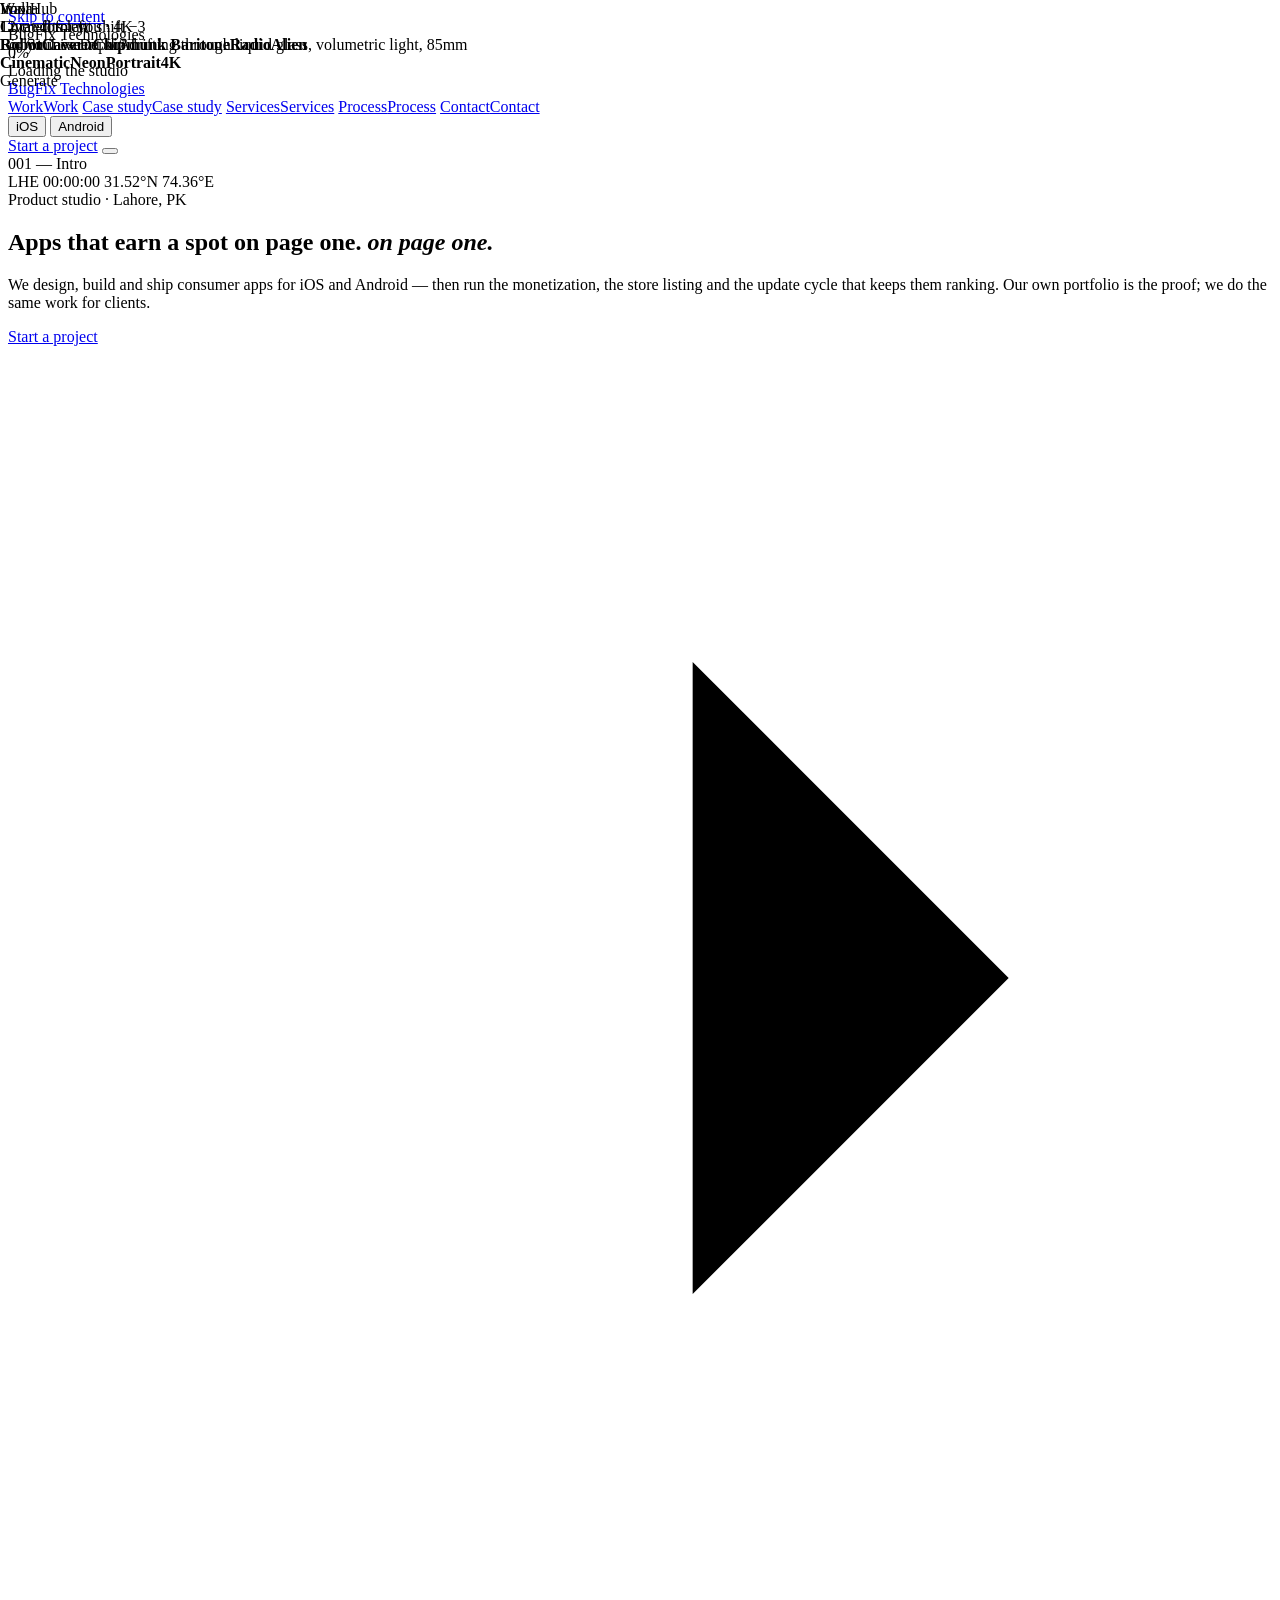
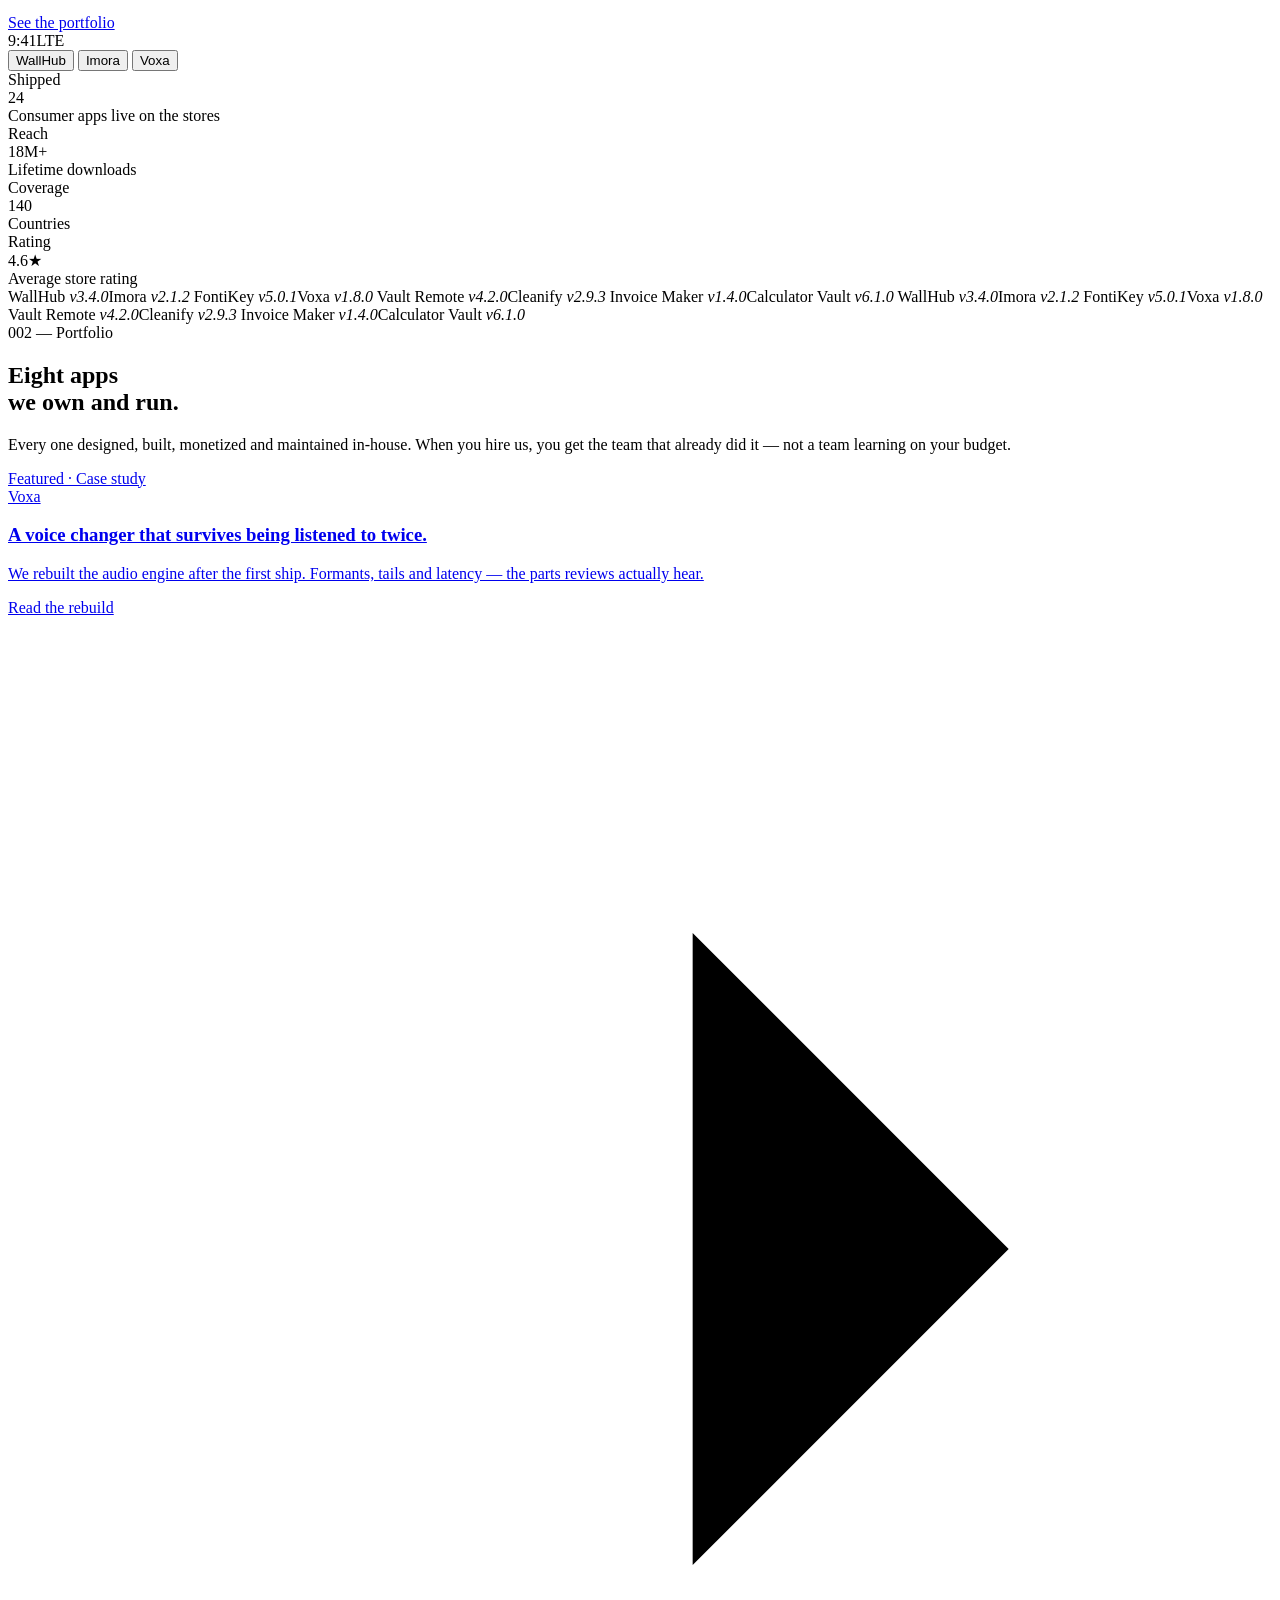
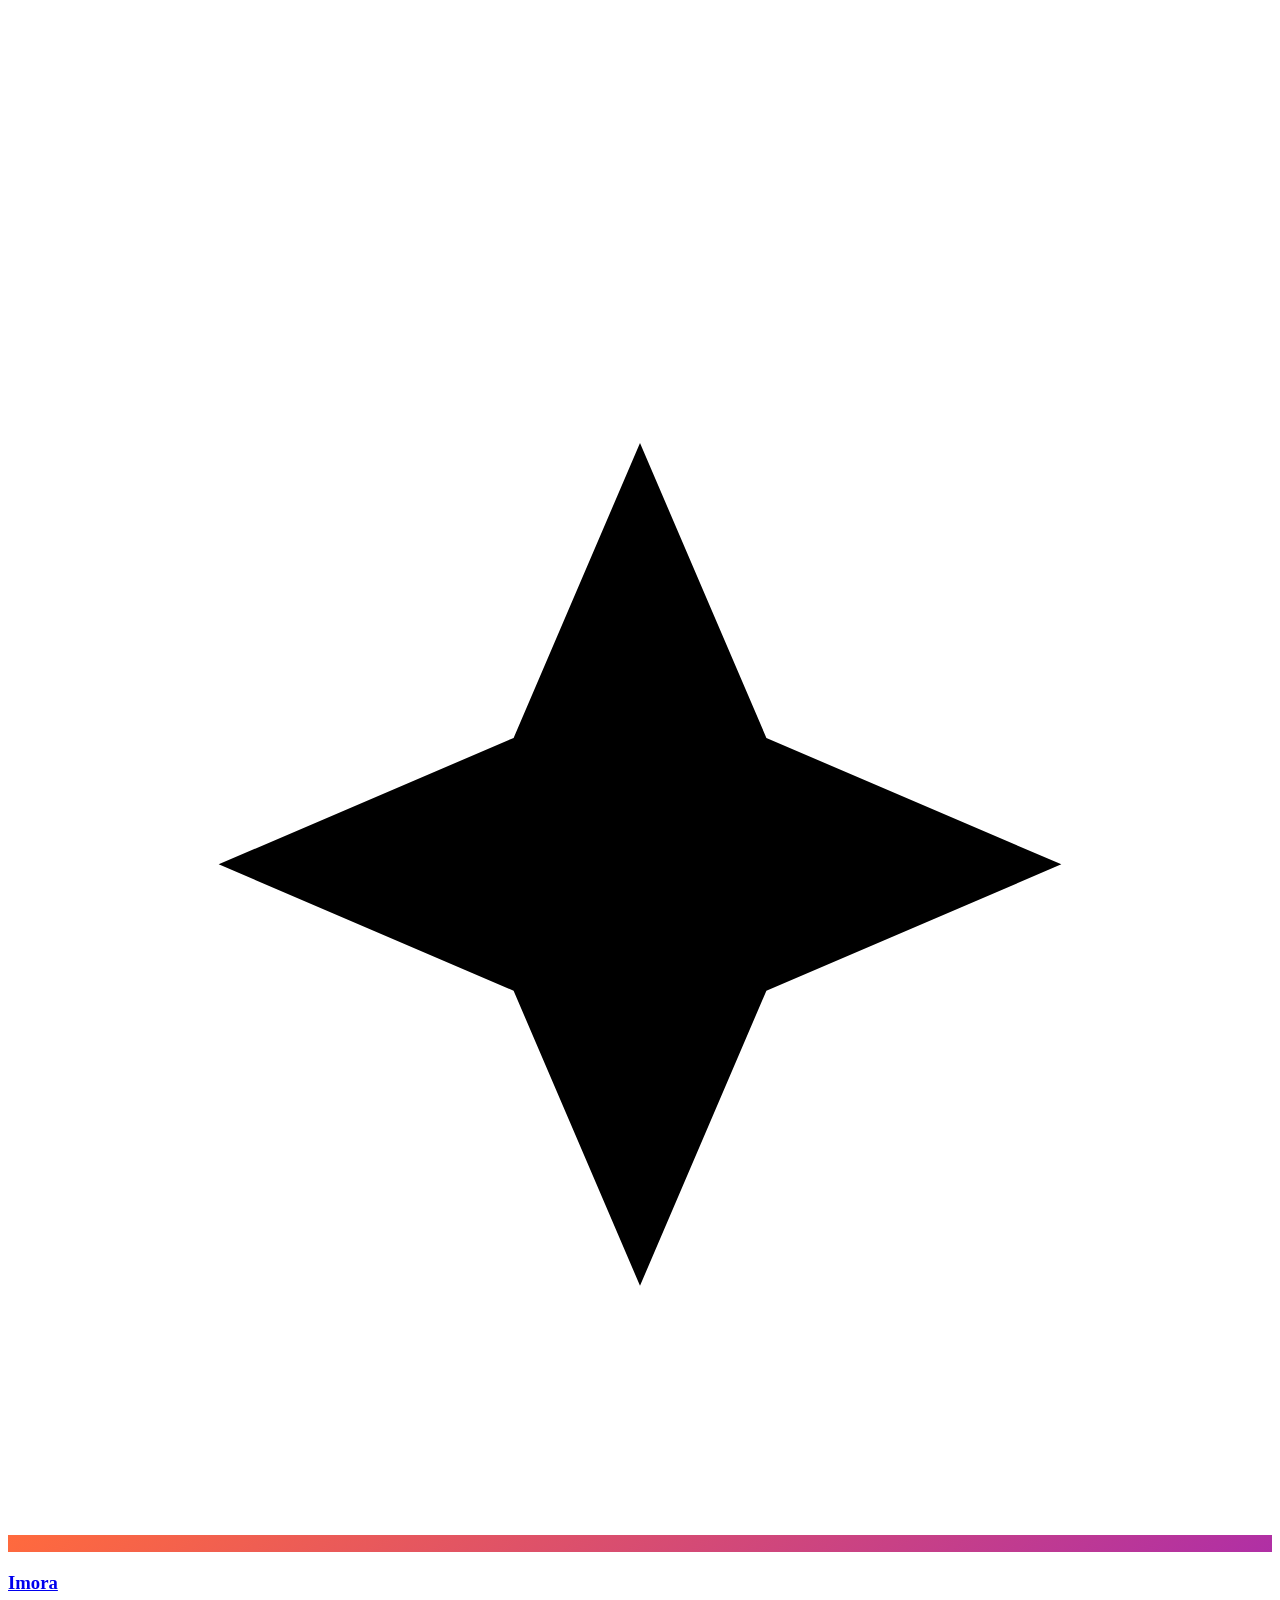
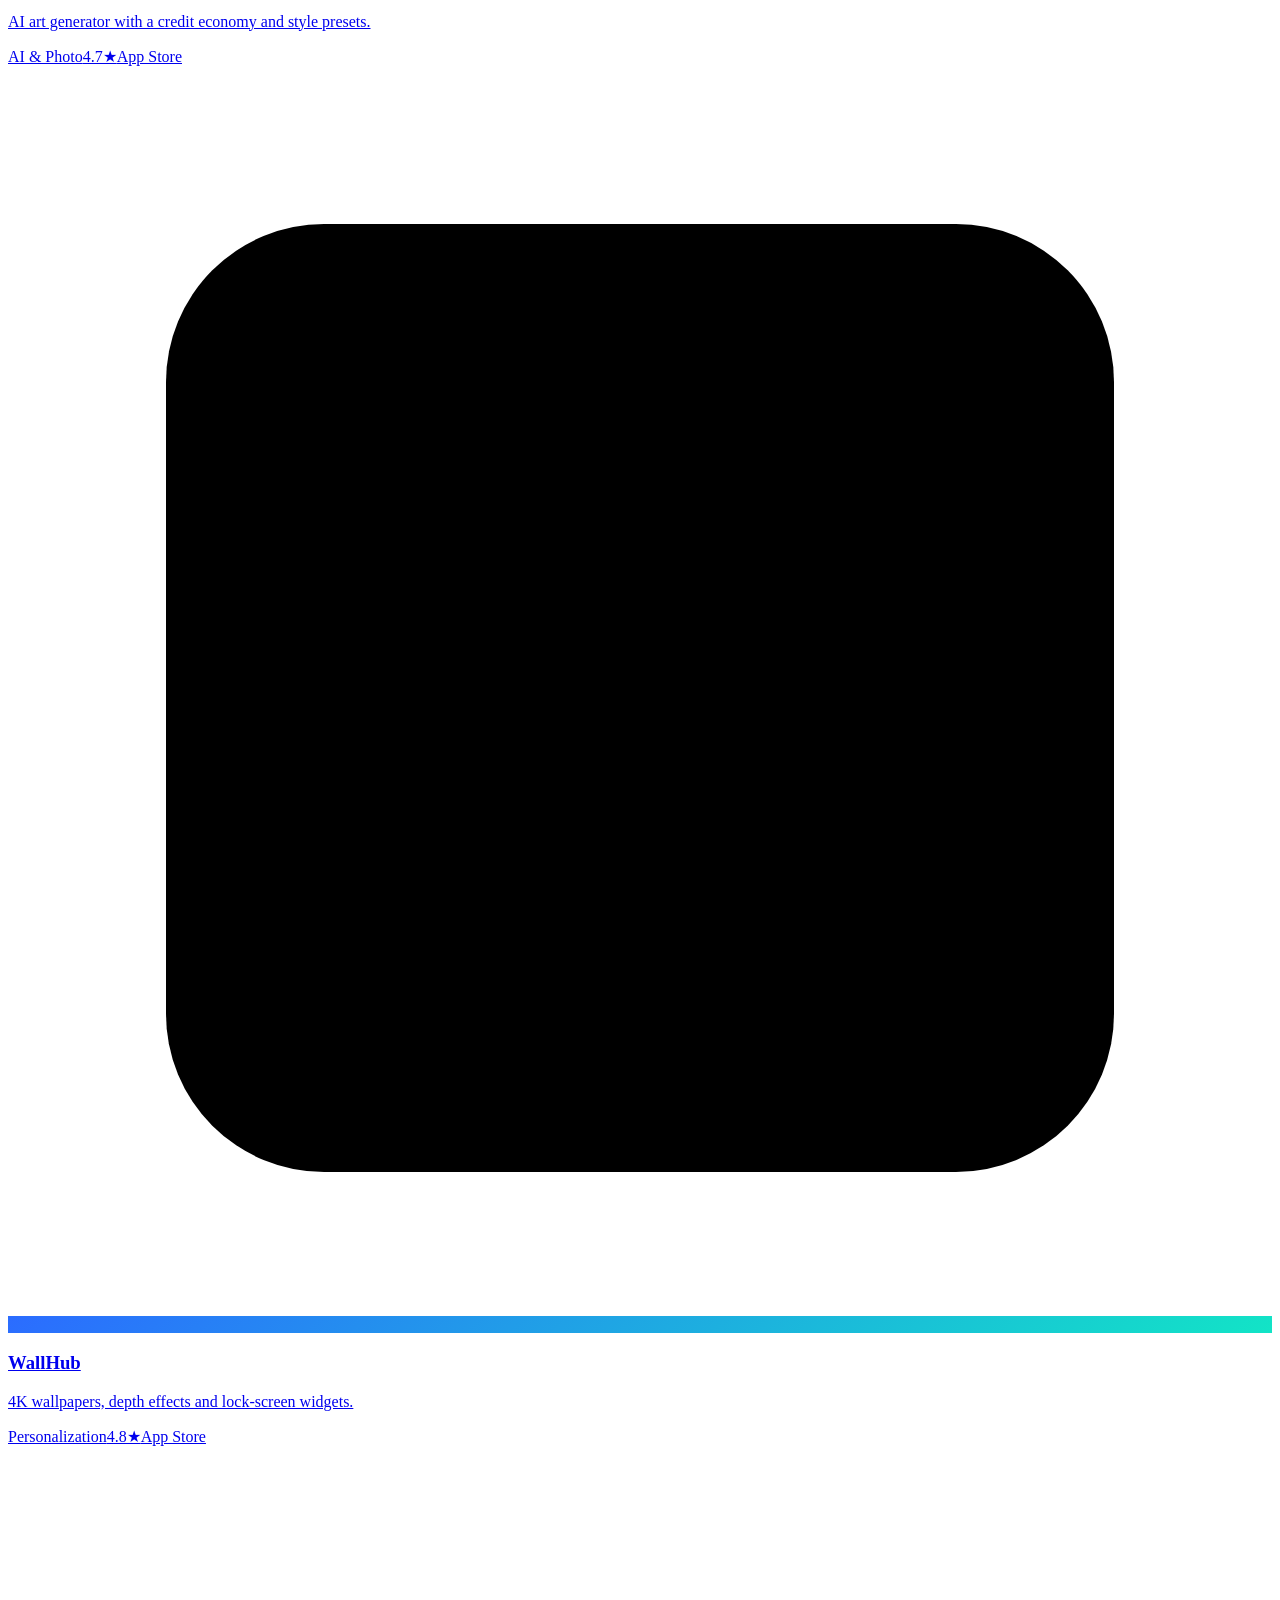
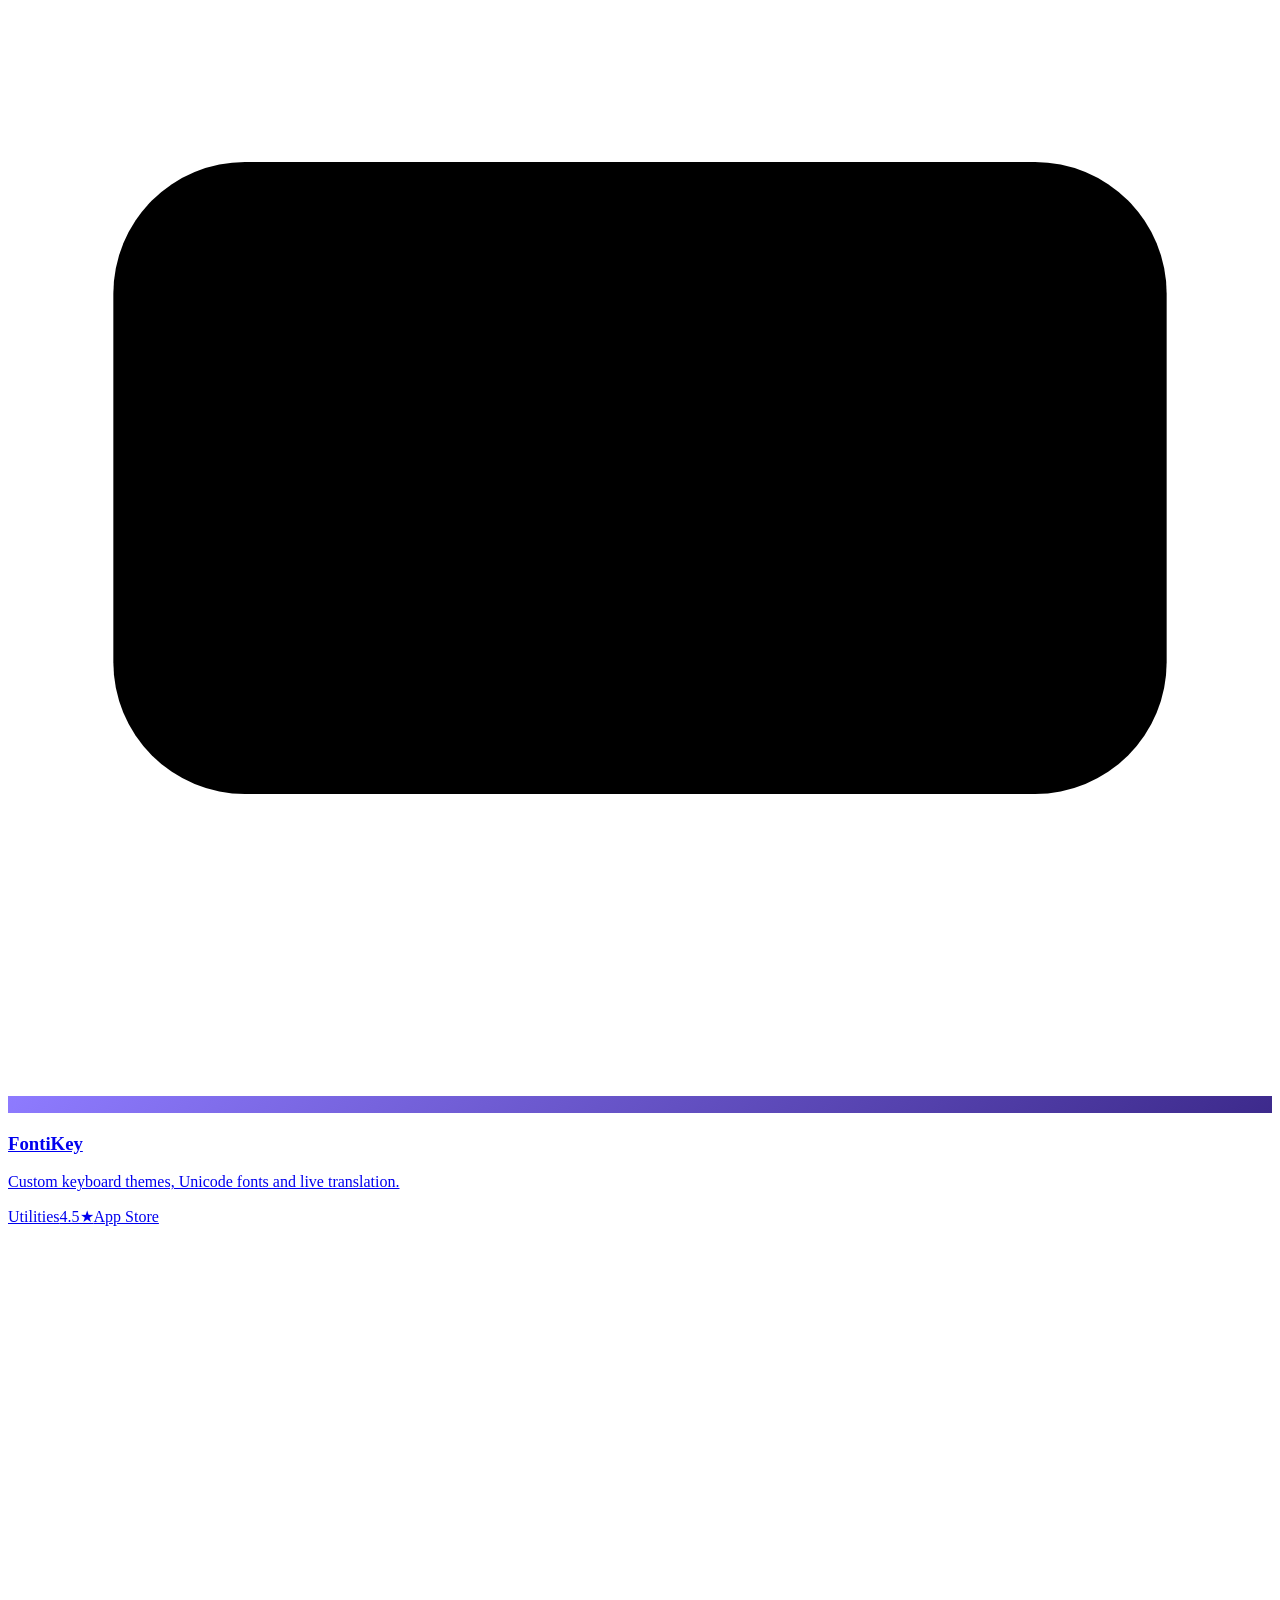
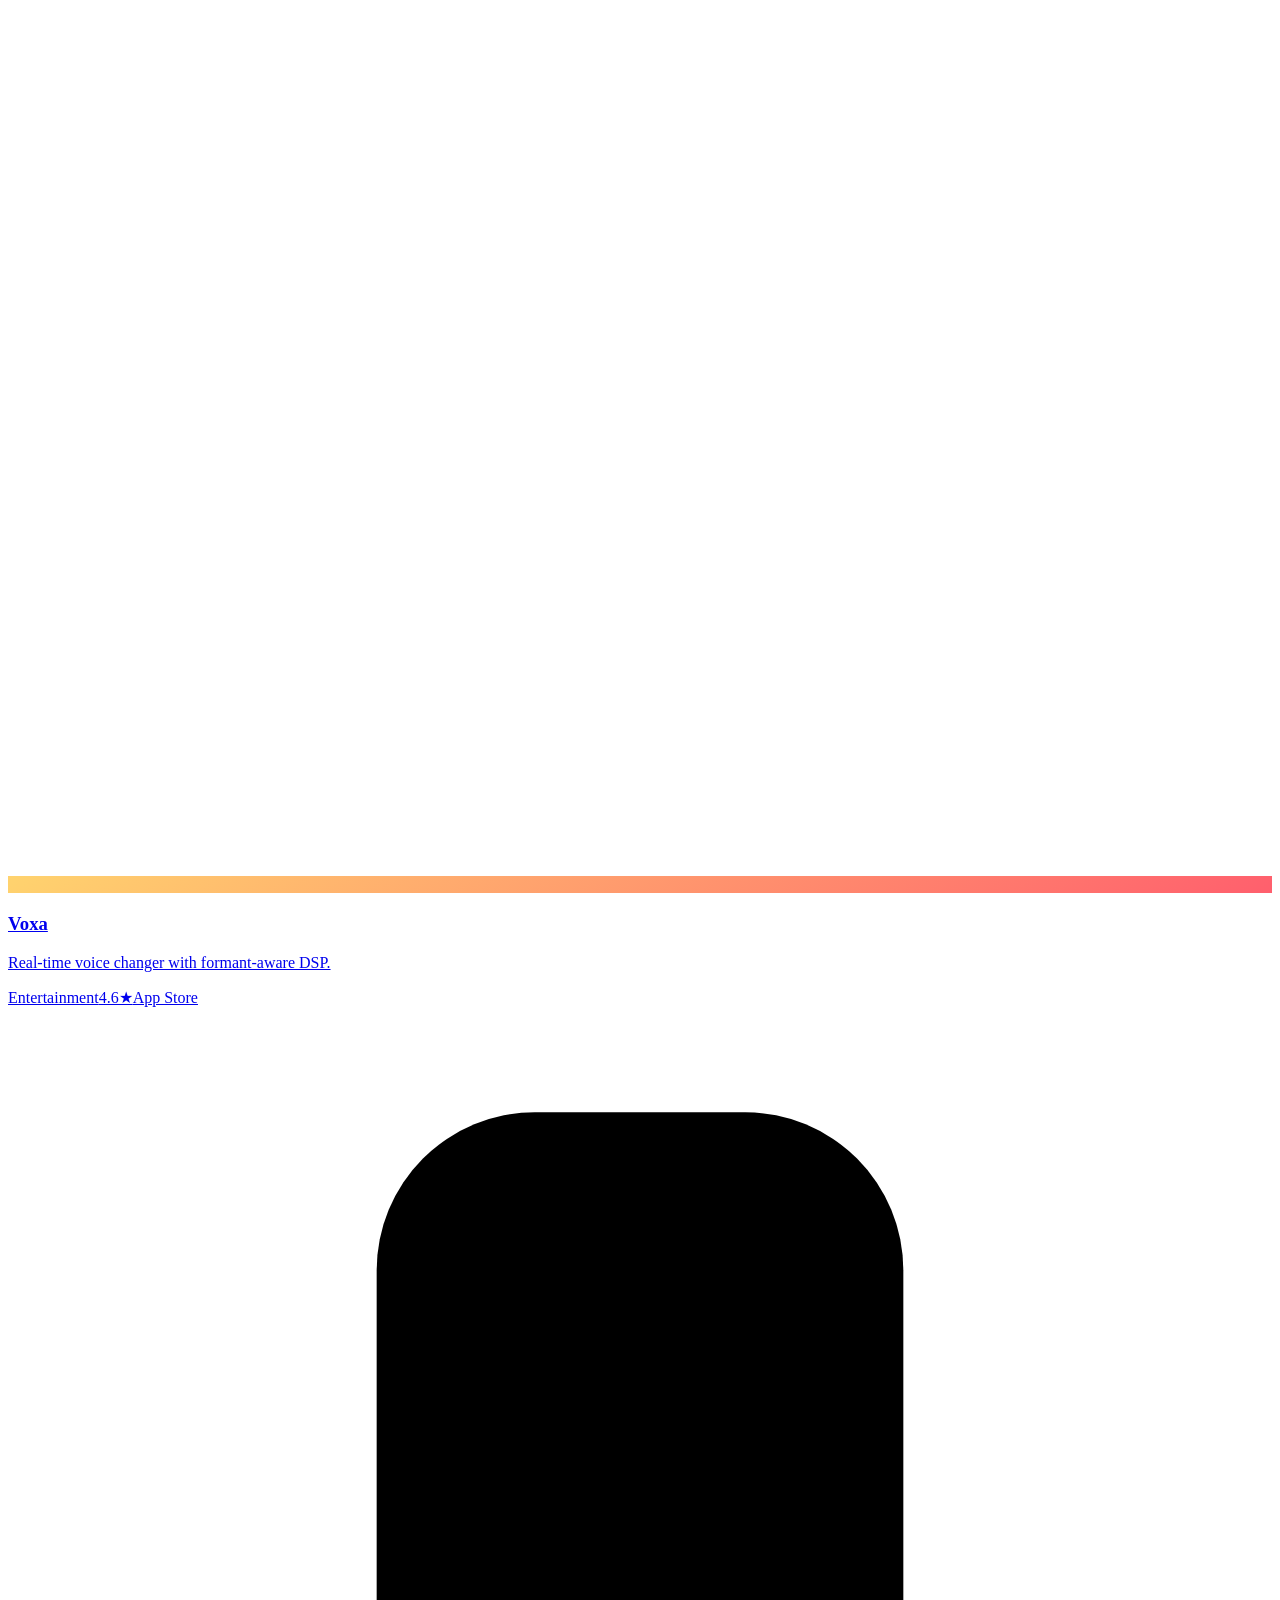
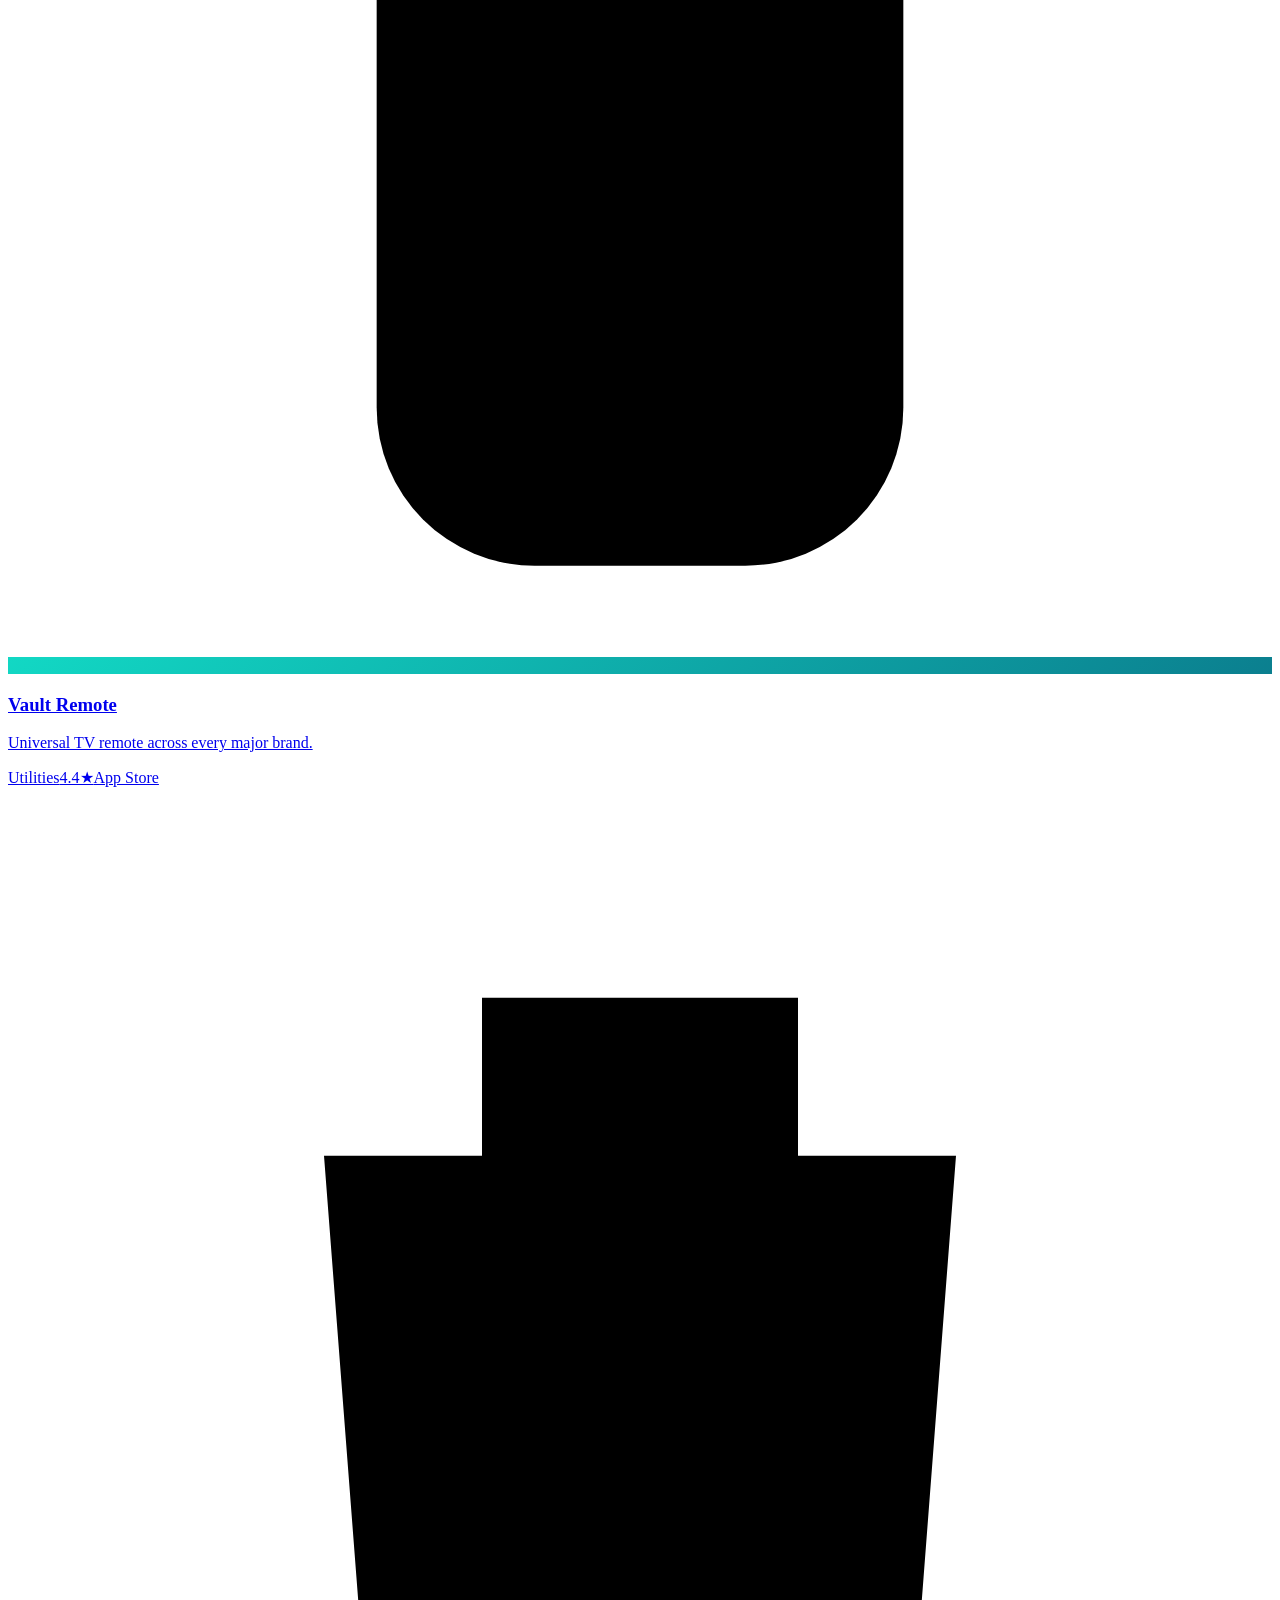
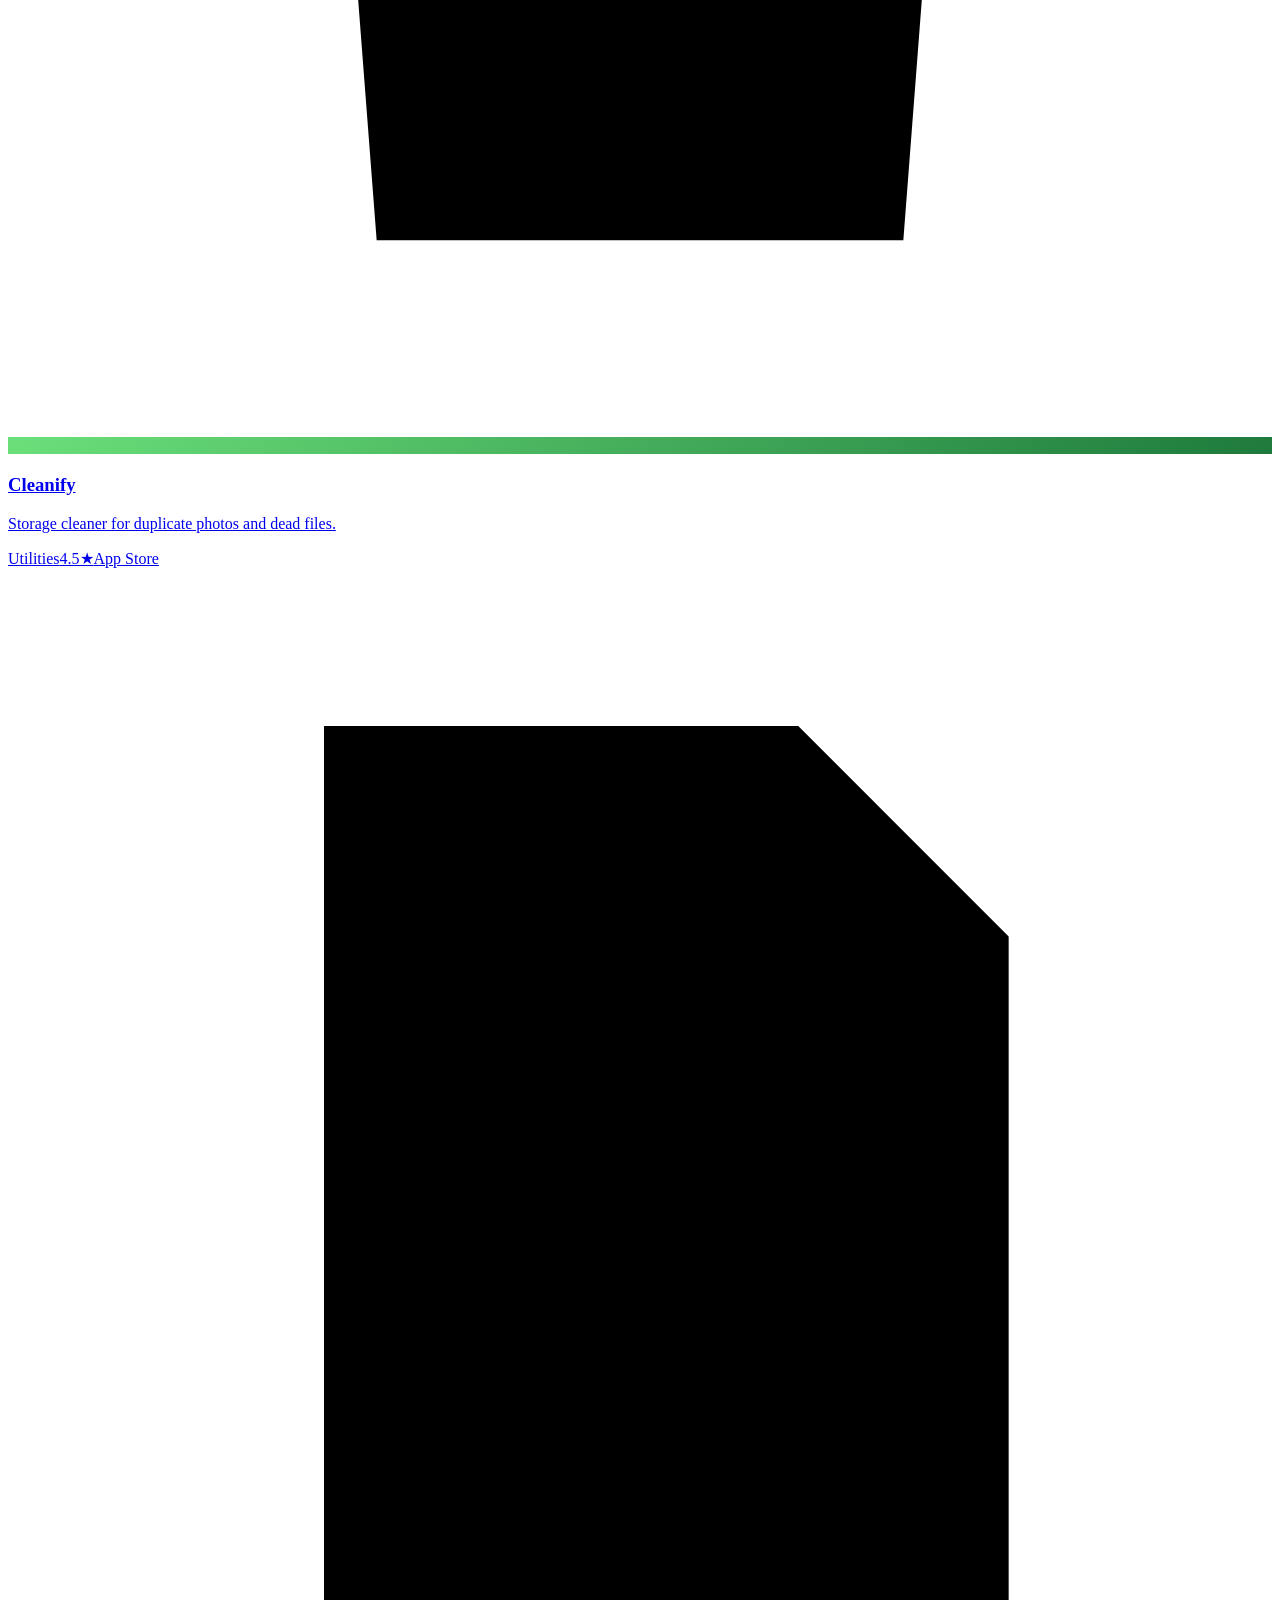
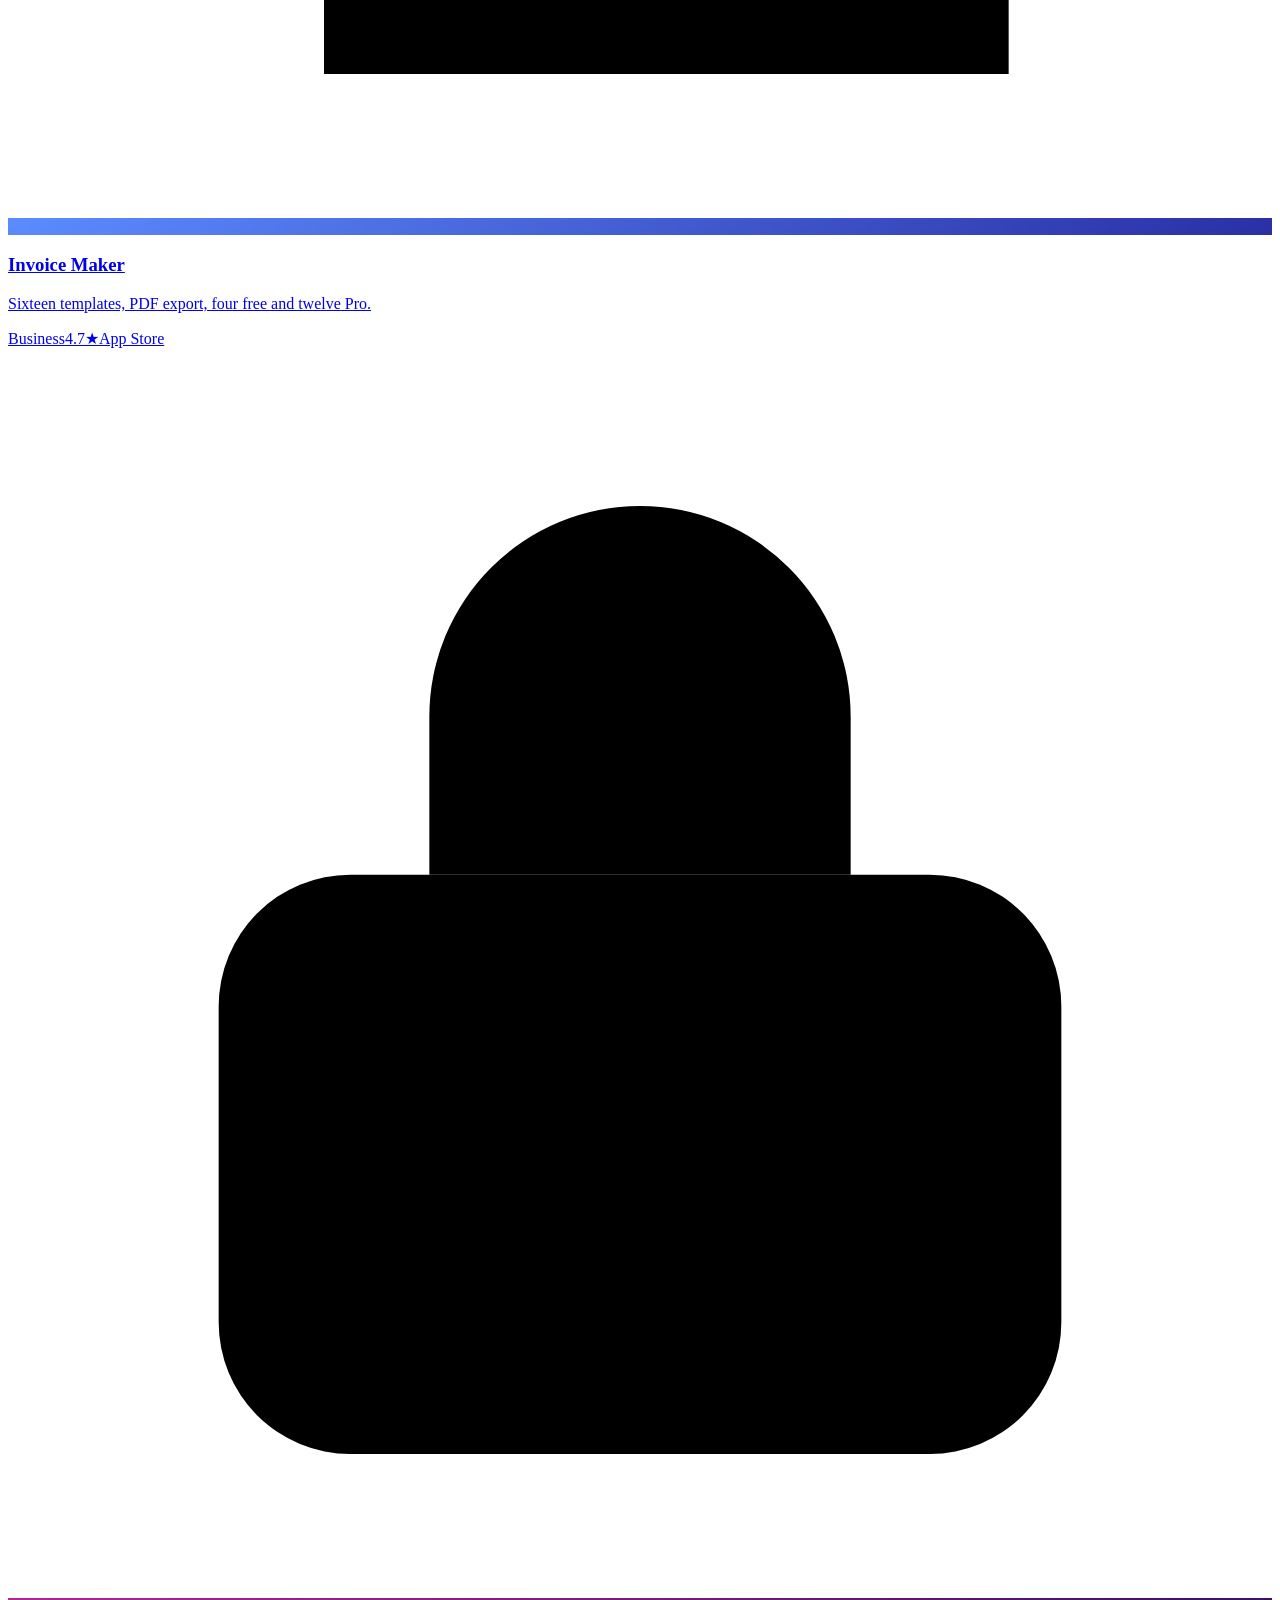
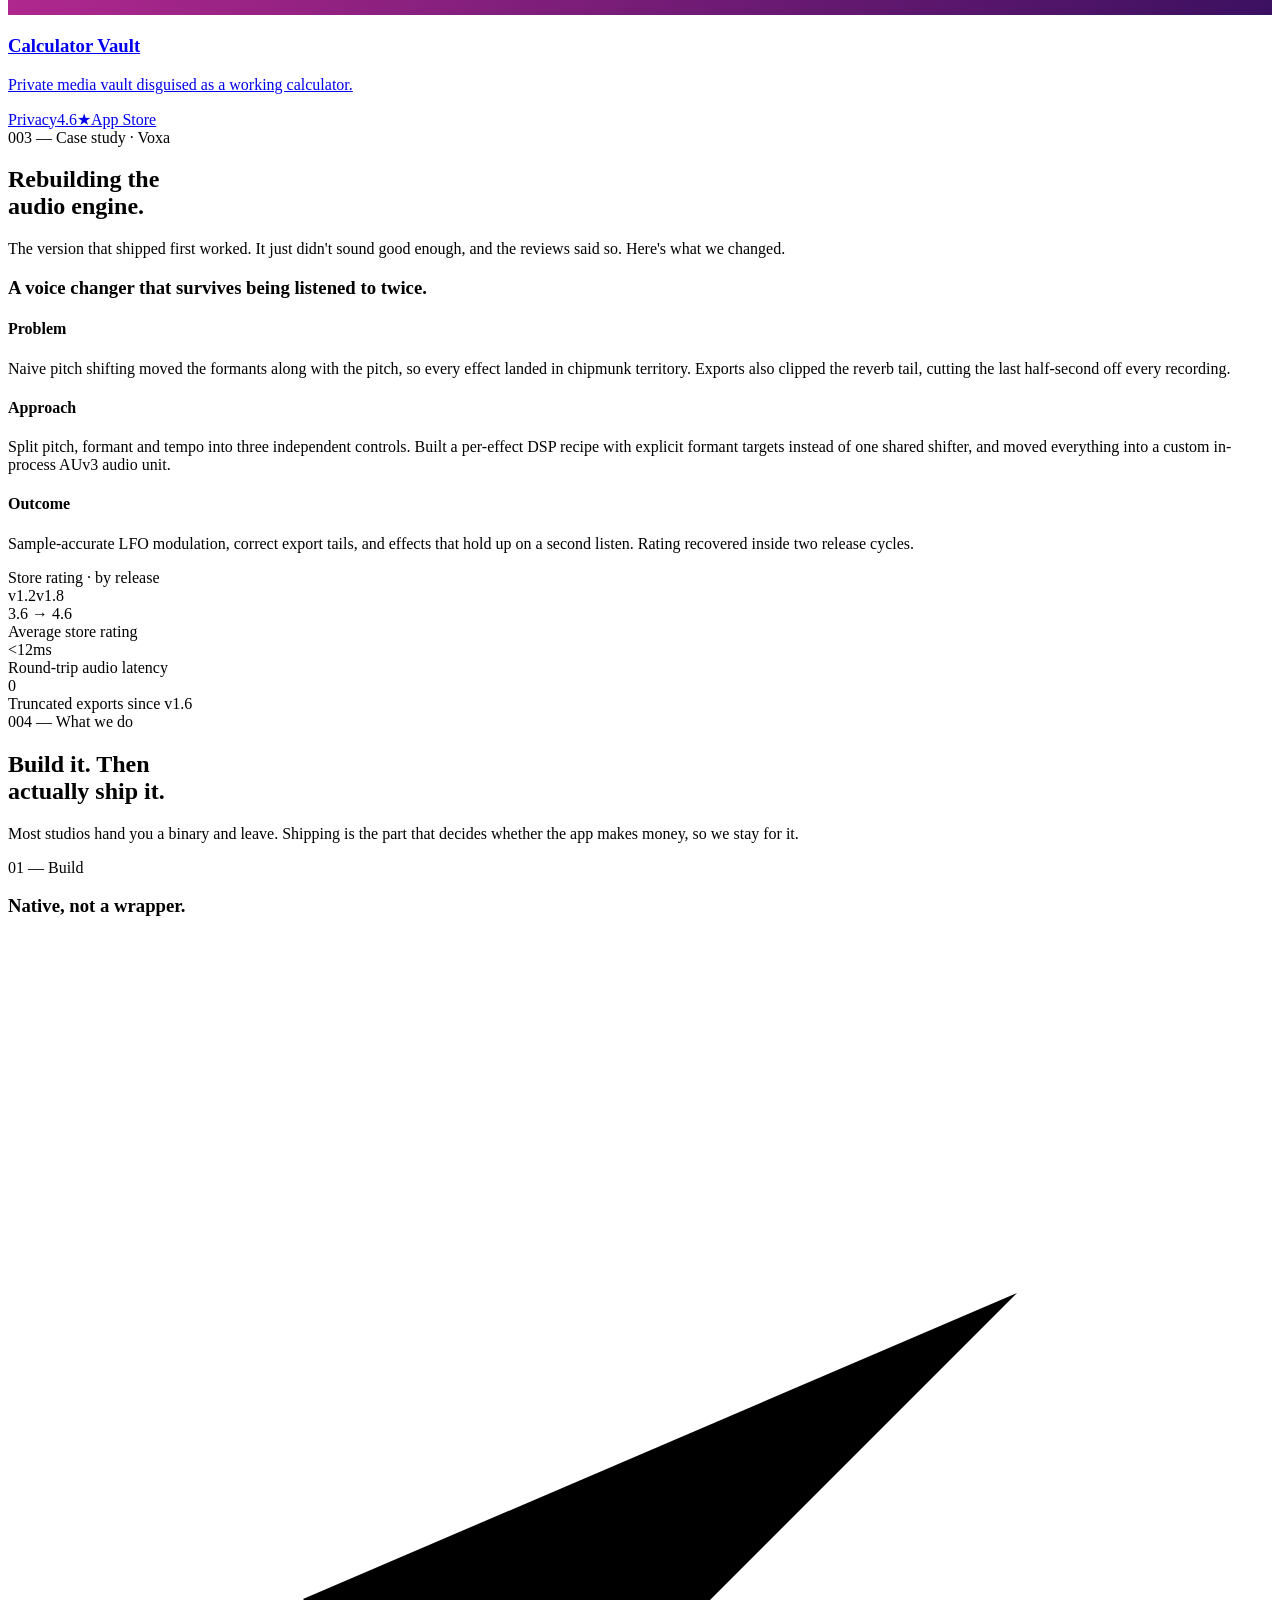
==== commit b4ba1f0d: "Add files via upload" ====
--- a/index.html
+++ b/index.html
@@ -8,41 +8,66 @@
 <meta property="og:title" content="BugFix Technologies — Consumer iOS &amp; Android apps, shipped.">
 <meta property="og:description" content="A product studio in Lahore building consumer apps for iOS and Android.">
 <meta property="og:type" content="website">
-<meta name="theme-color" content="#0A0C11">
-<link rel="icon" href="data:image/svg+xml,<svg xmlns='http://www.w3.org/2000/svg' viewBox='0 0 32 32'><rect width='32' height='32' rx='7' fill='%235B8CFF'/><rect x='11' y='11' width='10' height='10' rx='2' transform='rotate(45 16 16)' fill='%230A0C11'/></svg>">
+<meta name="theme-color" content="#0B0C0E">
+<link rel="icon" href="data:image/svg+xml,<svg xmlns='http://www.w3.org/2000/svg' viewBox='0 0 32 32'><rect width='32' height='32' rx='7' fill='%235B8CFF'/><rect x='11' y='11' width='10' height='10' rx='2' transform='rotate(45 16 16)' fill='%230B0C0E'/></svg>">
 <link rel="preconnect" href="https://fonts.googleapis.com">
 <link rel="preconnect" href="https://fonts.gstatic.com" crossorigin>
-<link href="https://fonts.googleapis.com/css2?family=Bricolage+Grotesque:opsz,wght@12..96,400;12..96,500;12..96,600;12..96,700;12..96,800&family=Inter+Tight:wght@300;400;500;600&family=JetBrains+Mono:wght@400;500;600&display=swap" rel="stylesheet">
+<link href="https://fonts.googleapis.com/css2?family=Bricolage+Grotesque:opsz,wght@12..96,400;12..96,500;12..96,600;12..96,700;12..96,800&family=Inter:wght@300;400;500;600;700&family=JetBrains+Mono:wght@400;500;600&display=swap" rel="stylesheet">
 <link rel="stylesheet" href="assets/style.css">
+<noscript><style>.rv,.step{opacity:1;transform:none}#pre{display:none}.cur{display:none}</style></noscript>
 </head>
 <body>
 
 <a class="skip" href="#main">Skip to content</a>
 
+<div class="grain" aria-hidden="true"></div>
+<div class="cur" aria-hidden="true"><i></i><b></b></div>
+<div class="progress" role="progressbar" aria-label="Page scroll" aria-valuemin="0" aria-valuemax="100" aria-valuenow="0"><i></i></div>
+
 <div id="pre">
-  <div class="mk">BugFix Technologies</div>
-  <div class="bar"><i></i></div>
-  <div class="pct">0%</div>
+  <div class="pre-mark">BugFix Technologies</div>
+  <div class="pre-pct"><span>0</span><em>%</em></div>
+  <div class="pre-bar"><i></i></div>
+  <div class="pre-sub mono">Loading the studio</div>
 </div>
 
 <header class="nav">
   <div class="navin">
     <a class="brand" href="#"><span class="glyph"></span>BugFix Technologies</a>
-    <nav class="navlinks">
-      <a href="#work">Work</a>
-      <a href="#case">Case study</a>
-      <a href="#services">Services</a>
-      <a href="#process">Process</a>
-      <a href="#contact">Contact</a>
+    <nav class="navlinks" aria-label="Primary">
+      <a href="#work"><span>Work</span><span>Work</span></a>
+      <a href="#case"><span>Case study</span><span>Case study</span></a>
+      <a href="#services"><span>Services</span><span>Services</span></a>
+      <a href="#process"><span>Process</span><span>Process</span></a>
+      <a href="#contact"><span>Contact</span><span>Contact</span></a>
     </nav>
     <div class="ptog" role="group" aria-label="Platform">
       <span class="pill" aria-hidden="true"></span>
-      <button data-plat="ios" aria-pressed="true">iOS</button>
-      <button data-plat="android" aria-pressed="false">Android</button>
-    </div>
-    <a class="cta" href="#contact">Start a project</a>
+      <button type="button" data-plat="ios" aria-pressed="true">iOS</button>
+      <button type="button" data-plat="android" aria-pressed="false">Android</button>
+    </div>
+    <a class="cta mag" href="#contact">Start a project</a>
+    <button class="burger" type="button" aria-expanded="false" aria-controls="menu" aria-label="Open menu">
+      <span></span><span></span>
+    </button>
   </div>
 </header>
+
+<div id="menu" class="menu" hidden>
+  <div class="menu-bg"></div>
+  <nav class="menu-nav" aria-label="Mobile">
+    <a href="#work"><span>01</span>Work</a>
+    <a href="#case"><span>02</span>Case study</a>
+    <a href="#services"><span>03</span>Services</a>
+    <a href="#process"><span>04</span>Process</a>
+    <a href="#faq"><span>05</span>Questions</a>
+    <a href="#contact"><span>06</span>Contact</a>
+  </nav>
+  <div class="menu-foot">
+    <div class="live mono"><span class="city">LHE</span><time id="clock-m" datetime="">00:00:00</time></div>
+    <a class="cta mag" href="#contact">Let's talk</a>
+  </div>
+</div>
 
 <main id="main">
 
@@ -50,23 +75,35 @@
   <div class="aurora" aria-hidden="true"><i></i><i></i><i></i></div>
   <div class="grid-bg" aria-hidden="true"></div>
   <div class="wrap">
+    <div class="herometa">
+      <span class="chap mono">001 — Intro</span>
+      <div class="live mono" aria-label="Lahore local time">
+        <span class="city">LHE</span>
+        <time id="clock" datetime="">00:00:00</time>
+        <span class="coords">31.52°N 74.36°E</span>
+      </div>
+    </div>
+
     <div class="heroin">
       <div>
-        <span class="mono eyebrow">Product studio &middot; Lahore, PK</span>
-        <h1 class="dsp" style="margin-top:22px">
+        <span class="mono eyebrow">Product studio · Lahore, PK</span>
+        <h1 class="dsp">
           <span class="line"><b>Apps that</b></span>
           <span class="line"><b>earn a spot</b></span>
-          <span class="line"><b class="grad">on page one.</b></span>
+          <span class="line line-ghost">
+            <b class="grad">on page one.</b>
+            <i aria-hidden="true">on page one.</i>
+          </span>
         </h1>
-        <p class="lead" style="margin-top:26px">
-          We design, build and ship consumer apps for iOS and Android &mdash; then run the
+        <p class="lead">
+          We design, build and ship consumer apps for iOS and Android — then run the
           monetization, the store listing and the update cycle that keeps them ranking.
           Our own portfolio is the proof; we do the same work for clients.
         </p>
         <div class="herocta">
-          <a class="cta" href="#contact">Start a project
-            <svg viewBox="0 0 24 24"><path d="M5 12h14M13 6l6 6-6 6"/></svg></a>
-          <a class="cta ghost" href="#work">See the portfolio</a>
+          <a class="cta mag" href="#contact">Start a project
+            <svg viewBox="0 0 24 24" aria-hidden="true"><path d="M5 12h14M13 6l6 6-6 6"/></svg></a>
+          <a class="cta ghost mag" href="#work">See the portfolio</a>
         </div>
       </div>
 
@@ -81,7 +118,7 @@
               <div class="wh" style="position:absolute;inset:0">
                 <div class="av-head">
                   <div class="av-title">WallHub</div>
-                  <div class="av-sub">Curated for you &middot; 4K</div>
+                  <div class="av-sub">Curated for you · 4K</div>
                 </div>
                 <div class="tabs"><span class="act">For you</span><span>Live</span><span>Depth</span><span>AI</span></div>
                 <div class="grid"><i class="w1"></i><i class="w2"></i><i class="w3"></i><i class="w4"></i></div>
@@ -105,7 +142,7 @@
               <div class="vx" style="position:absolute;inset:0">
                 <div class="av-head">
                   <div class="av-title">Voxa</div>
-                  <div class="av-sub">Live &middot; formant shift &minus;3</div>
+                  <div class="av-sub">Live · formant shift −3</div>
                 </div>
                 <div class="wave" id="wave"></div>
                 <div class="fx">
@@ -118,18 +155,18 @@
           </div>
         </div>
         <div class="swatch" role="group" aria-label="Preview app">
-          <button data-app="ap-wall" aria-pressed="true">WallHub</button>
-          <button data-app="ap-imora" aria-pressed="false">Imora</button>
-          <button data-app="ap-voxa" aria-pressed="false">Voxa</button>
+          <button type="button" data-app="ap-wall" aria-pressed="true">WallHub</button>
+          <button type="button" data-app="ap-imora" aria-pressed="false">Imora</button>
+          <button type="button" data-app="ap-voxa" aria-pressed="false">Voxa</button>
         </div>
       </div>
     </div>
 
     <div class="stats rv">
-      <div><div class="n" data-edit>24</div><div class="l">Apps shipped</div></div>
-      <div><div class="n" data-edit>18M+</div><div class="l">Lifetime downloads</div></div>
-      <div><div class="n" data-edit>140</div><div class="l">Countries</div></div>
-      <div><div class="n" data-edit>4.6&#9733;</div><div class="l">Average store rating</div></div>
+      <div><div class="k">Shipped</div><div class="n" data-edit>24</div><div class="l">Consumer apps live on the stores</div></div>
+      <div><div class="k">Reach</div><div class="n" data-edit>18M+</div><div class="l">Lifetime downloads</div></div>
+      <div><div class="k">Coverage</div><div class="n" data-edit>140</div><div class="l">Countries</div></div>
+      <div><div class="k">Rating</div><div class="n" data-edit>4.6★</div><div class="l">Average store rating</div></div>
     </div>
   </div>
 </section>
@@ -151,76 +188,91 @@
   <div class="wrap">
     <div class="sechead rv">
       <div>
-        <span class="mono eyebrow">Our portfolio</span>
-        <h2 class="dsp" style="margin-top:18px">Eight apps<br>we own and run.</h2>
+        <span class="mono eyebrow">002 — Portfolio</span>
+        <h2 class="dsp">Eight apps<br>we own and run.</h2>
       </div>
       <p class="lead">Every one designed, built, monetized and maintained in-house. When you hire
-        us, you get the team that already did it &mdash; not a team learning on your budget.</p>
-    </div>
+        us, you get the team that already did it — not a team learning on your budget.</p>
+    </div>
+
+    <a class="feat rv" href="#case">
+      <div class="featvis" aria-hidden="true">
+        <div class="featwave" id="featwave"></div>
+        <div class="featbadge mono">Featured · Case study</div>
+      </div>
+      <div class="featcopy">
+        <span class="mono eyebrow">Voxa</span>
+        <h3 class="dsp">A voice changer that survives being listened to twice.</h3>
+        <p>We rebuilt the audio engine after the first ship. Formants, tails and latency — the parts reviews actually hear.</p>
+        <span class="featlink">Read the rebuild
+          <svg viewBox="0 0 24 24" aria-hidden="true"><path d="M5 12h14M13 6l6 6-6 6"/></svg>
+        </span>
+      </div>
+    </a>
 
     <div class="apps">
       <a class="app rv" href="#" style="--d:0s">
         <span class="icon" style="background:linear-gradient(140deg,#FF6A3D,#B02FA5)">
-          <svg viewBox="0 0 24 24"><path d="M12 3l2.4 5.6L20 11l-5.6 2.4L12 19l-2.4-5.6L4 11l5.6-2.4z"/></svg></span>
+          <svg viewBox="0 0 24 24" aria-hidden="true"><path d="M12 3l2.4 5.6L20 11l-5.6 2.4L12 19l-2.4-5.6L4 11l5.6-2.4z"/></svg></span>
         <h3>Imora</h3>
         <p>AI art generator with a credit economy and style presets.</p>
-        <div class="meta"><span>AI &amp; Photo</span><span class="dot"></span><span data-edit>4.7&#9733;</span><span class="plat" data-ios="App Store" data-android="Google Play">App Store</span></div>
+        <div class="meta"><span>AI &amp; Photo</span><span class="dot"></span><span data-edit>4.7★</span><span class="plat" data-ios="App Store" data-android="Google Play">App Store</span></div>
       </a>
 
       <a class="app rv" href="#" style="--d:.05s">
         <span class="icon" style="background:linear-gradient(140deg,#2B6CFF,#12E4C6)">
-          <svg viewBox="0 0 24 24"><rect x="3" y="3" width="18" height="18" rx="3"/><path d="M3 15l5-5 4 4 3-3 6 6"/></svg></span>
+          <svg viewBox="0 0 24 24" aria-hidden="true"><rect x="3" y="3" width="18" height="18" rx="3"/><path d="M3 15l5-5 4 4 3-3 6 6"/></svg></span>
         <h3>WallHub</h3>
         <p>4K wallpapers, depth effects and lock-screen widgets.</p>
-        <div class="meta"><span>Personalization</span><span class="dot"></span><span data-edit>4.8&#9733;</span><span class="plat" data-ios="App Store" data-android="Google Play">App Store</span></div>
+        <div class="meta"><span>Personalization</span><span class="dot"></span><span data-edit>4.8★</span><span class="plat" data-ios="App Store" data-android="Google Play">App Store</span></div>
       </a>
 
       <a class="app rv" href="#" style="--d:.1s">
         <span class="icon" style="background:linear-gradient(140deg,#8E7BFF,#3D2A8C)">
-          <svg viewBox="0 0 24 24"><rect x="2" y="6" width="20" height="12" rx="2.5"/><path d="M6 10h.01M10 10h.01M14 10h.01M18 10h.01M8 14h8"/></svg></span>
+          <svg viewBox="0 0 24 24" aria-hidden="true"><rect x="2" y="6" width="20" height="12" rx="2.5"/><path d="M6 10h.01M10 10h.01M14 10h.01M18 10h.01M8 14h8"/></svg></span>
         <h3>FontiKey</h3>
         <p>Custom keyboard themes, Unicode fonts and live translation.</p>
-        <div class="meta"><span>Utilities</span><span class="dot"></span><span data-edit>4.5&#9733;</span><span class="plat" data-ios="App Store" data-android="Google Play">App Store</span></div>
+        <div class="meta"><span>Utilities</span><span class="dot"></span><span data-edit>4.5★</span><span class="plat" data-ios="App Store" data-android="Google Play">App Store</span></div>
       </a>
 
       <a class="app rv" href="#" style="--d:.15s">
         <span class="icon" style="background:linear-gradient(140deg,#FFD36E,#FF5F6D)">
-          <svg viewBox="0 0 24 24"><path d="M12 3v18M8 7v10M16 7v10M4 10v4M20 10v4"/></svg></span>
+          <svg viewBox="0 0 24 24" aria-hidden="true"><path d="M12 3v18M8 7v10M16 7v10M4 10v4M20 10v4"/></svg></span>
         <h3>Voxa</h3>
         <p>Real-time voice changer with formant-aware DSP.</p>
-        <div class="meta"><span>Entertainment</span><span class="dot"></span><span data-edit>4.6&#9733;</span><span class="plat" data-ios="App Store" data-android="Google Play">App Store</span></div>
+        <div class="meta"><span>Entertainment</span><span class="dot"></span><span data-edit>4.6★</span><span class="plat" data-ios="App Store" data-android="Google Play">App Store</span></div>
       </a>
 
       <a class="app rv" href="#" style="--d:0s">
         <span class="icon" style="background:linear-gradient(140deg,#12D8C4,#0B7F8F)">
-          <svg viewBox="0 0 24 24"><rect x="7" y="2" width="10" height="20" rx="3"/><path d="M12 6v.01M10 11h4M10 15h4"/></svg></span>
+          <svg viewBox="0 0 24 24" aria-hidden="true"><rect x="7" y="2" width="10" height="20" rx="3"/><path d="M12 6v.01M10 11h4M10 15h4"/></svg></span>
         <h3>Vault Remote</h3>
         <p>Universal TV remote across every major brand.</p>
-        <div class="meta"><span>Utilities</span><span class="dot"></span><span data-edit>4.4&#9733;</span><span class="plat" data-ios="App Store" data-android="Google Play">App Store</span></div>
+        <div class="meta"><span>Utilities</span><span class="dot"></span><span data-edit>4.4★</span><span class="plat" data-ios="App Store" data-android="Google Play">App Store</span></div>
       </a>
 
       <a class="app rv" href="#" style="--d:.05s">
         <span class="icon" style="background:linear-gradient(140deg,#6BE07A,#1E7A3C)">
-          <svg viewBox="0 0 24 24"><path d="M4 7h16M9 7V4h6v3M6 7l1 13h10l1-13M10 11v6M14 11v6"/></svg></span>
+          <svg viewBox="0 0 24 24" aria-hidden="true"><path d="M4 7h16M9 7V4h6v3M6 7l1 13h10l1-13M10 11v6M14 11v6"/></svg></span>
         <h3>Cleanify</h3>
         <p>Storage cleaner for duplicate photos and dead files.</p>
-        <div class="meta"><span>Utilities</span><span class="dot"></span><span data-edit>4.5&#9733;</span><span class="plat" data-ios="App Store" data-android="Google Play">App Store</span></div>
+        <div class="meta"><span>Utilities</span><span class="dot"></span><span data-edit>4.5★</span><span class="plat" data-ios="App Store" data-android="Google Play">App Store</span></div>
       </a>
 
       <a class="app rv" href="#" style="--d:.1s">
         <span class="icon" style="background:linear-gradient(140deg,#5B8CFF,#2B2FA5)">
-          <svg viewBox="0 0 24 24"><path d="M6 3h9l4 4v14H6z"/><path d="M15 3v4h4M9 12h7M9 16h5"/></svg></span>
+          <svg viewBox="0 0 24 24" aria-hidden="true"><path d="M6 3h9l4 4v14H6z"/><path d="M15 3v4h4M9 12h7M9 16h5"/></svg></span>
         <h3>Invoice Maker</h3>
         <p>Sixteen templates, PDF export, four free and twelve Pro.</p>
-        <div class="meta"><span>Business</span><span class="dot"></span><span data-edit>4.7&#9733;</span><span class="plat" data-ios="App Store" data-android="Google Play">App Store</span></div>
+        <div class="meta"><span>Business</span><span class="dot"></span><span data-edit>4.7★</span><span class="plat" data-ios="App Store" data-android="Google Play">App Store</span></div>
       </a>
 
       <a class="app rv" href="#" style="--d:.15s">
         <span class="icon" style="background:linear-gradient(140deg,#B0288E,#3B1060)">
-          <svg viewBox="0 0 24 24"><rect x="4" y="10" width="16" height="11" rx="2.5"/><path d="M8 10V7a4 4 0 018 0v3M12 15v2"/></svg></span>
+          <svg viewBox="0 0 24 24" aria-hidden="true"><rect x="4" y="10" width="16" height="11" rx="2.5"/><path d="M8 10V7a4 4 0 018 0v3M12 15v2"/></svg></span>
         <h3>Calculator Vault</h3>
         <p>Private media vault disguised as a working calculator.</p>
-        <div class="meta"><span>Privacy</span><span class="dot"></span><span data-edit>4.6&#9733;</span><span class="plat" data-ios="App Store" data-android="Google Play">App Store</span></div>
+        <div class="meta"><span>Privacy</span><span class="dot"></span><span data-edit>4.6★</span><span class="plat" data-ios="App Store" data-android="Google Play">App Store</span></div>
       </a>
     </div>
   </div>
@@ -230,8 +282,8 @@
   <div class="wrap">
     <div class="sechead rv">
       <div>
-        <span class="mono eyebrow">Case study &middot; Voxa</span>
-        <h2 class="dsp" style="margin-top:18px">Rebuilding the<br>audio engine.</h2>
+        <span class="mono eyebrow">003 — Case study · Voxa</span>
+        <h2 class="dsp">Rebuilding the<br>audio engine.</h2>
       </div>
       <p class="lead">The version that shipped first worked. It just didn't sound good enough,
         and the reviews said so. Here's what we changed.</p>
@@ -262,7 +314,7 @@
           </div>
         </div>
         <div class="shot">
-          <div class="mono" style="color:var(--tx3)">Store rating &middot; by release</div>
+          <div class="mono" style="color:var(--tx3)">Store rating · by release</div>
           <div class="bars" aria-hidden="true">
             <i class="b" style="height:42%"></i><i class="b" style="height:38%"></i>
             <i class="b" style="height:46%"></i><i style="height:62%"></i>
@@ -272,7 +324,7 @@
         </div>
       </div>
       <div class="results">
-        <div><div class="n" data-edit>3.6 &rarr; 4.6</div><div class="l">Average store rating</div></div>
+        <div><div class="n" data-edit>3.6 → 4.6</div><div class="l">Average store rating</div></div>
         <div><div class="n" data-edit>&lt;12ms</div><div class="l">Round-trip audio latency</div></div>
         <div><div class="n" data-edit>0</div><div class="l">Truncated exports since v1.6</div></div>
       </div>
@@ -284,8 +336,8 @@
   <div class="wrap">
     <div class="sechead rv">
       <div>
-        <span class="mono eyebrow">What we do</span>
-        <h2 class="dsp" style="margin-top:18px">Build it. Then<br>actually ship it.</h2>
+        <span class="mono eyebrow">004 — What we do</span>
+        <h2 class="dsp">Build it. Then<br>actually ship it.</h2>
       </div>
       <p class="lead">Most studios hand you a binary and leave. Shipping is the part that decides
         whether the app makes money, so we stay for it.</p>
@@ -293,28 +345,40 @@
 
     <div class="duo">
       <div class="pane rv">
-        <span class="mono" style="color:var(--a1)">01 &mdash; Build</span>
-        <h3 class="dsp" style="margin-top:14px">Native, not a wrapper.</h3>
+        <span class="mono" style="color:var(--a1)">01 — Build</span>
+        <h3 class="dsp">Native, not a wrapper.</h3>
         <ul>
-          <li><svg viewBox="0 0 24 24"><path d="M5 13l4 4L19 7"/></svg>SwiftUI and UIKit on iOS, Kotlin and Jetpack Compose on Android</li>
-          <li><svg viewBox="0 0 24 24"><path d="M5 13l4 4L19 7"/></svg>MVVM + Coordinators, so screens stay testable as the app grows</li>
-          <li><svg viewBox="0 0 24 24"><path d="M5 13l4 4L19 7"/></svg>On-device AI and audio work: Core ML, AVAudioEngine, custom AUv3</li>
-          <li><svg viewBox="0 0 24 24"><path d="M5 13l4 4L19 7"/></svg>Interactive HTML prototypes before a line of app code gets written</li>
-          <li><svg viewBox="0 0 24 24"><path d="M5 13l4 4L19 7"/></svg>Widgets, extensions, keyboards, share sheets &mdash; the platform surface area</li>
+          <li><svg viewBox="0 0 24 24" aria-hidden="true"><path d="M5 13l4 4L19 7"/></svg>SwiftUI and UIKit on iOS, Kotlin and Jetpack Compose on Android</li>
+          <li><svg viewBox="0 0 24 24" aria-hidden="true"><path d="M5 13l4 4L19 7"/></svg>MVVM + Coordinators, so screens stay testable as the app grows</li>
+          <li><svg viewBox="0 0 24 24" aria-hidden="true"><path d="M5 13l4 4L19 7"/></svg>On-device AI and audio work: Core ML, AVAudioEngine, custom AUv3</li>
+          <li><svg viewBox="0 0 24 24" aria-hidden="true"><path d="M5 13l4 4L19 7"/></svg>Interactive HTML prototypes before a line of app code gets written</li>
+          <li><svg viewBox="0 0 24 24" aria-hidden="true"><path d="M5 13l4 4L19 7"/></svg>Widgets, extensions, keyboards, share sheets — the platform surface area</li>
         </ul>
       </div>
       <div class="pane rv" style="--d:.08s">
-        <span class="mono" style="color:var(--a1)">02 &mdash; Ship</span>
-        <h3 class="dsp" style="margin-top:14px">Revenue is a feature.</h3>
+        <span class="mono" style="color:var(--a1)">02 — Ship</span>
+        <h3 class="dsp">Revenue is a feature.</h3>
         <ul>
-          <li><svg viewBox="0 0 24 24"><path d="M5 13l4 4L19 7"/></svg>StoreKit 2 and Play Billing, with paywalls we A/B test properly</li>
-          <li><svg viewBox="0 0 24 24"><path d="M5 13l4 4L19 7"/></svg>Credit economies and subscription tiers that fit the product, not a template</li>
-          <li><svg viewBox="0 0 24 24"><path d="M5 13l4 4L19 7"/></svg>Ad mediation across AdMob, AppLovin MAX, Meta Audience Network, ironSource</li>
-          <li><svg viewBox="0 0 24 24"><path d="M5 13l4 4L19 7"/></svg>ATT, Data safety, Play policy declarations and rejection handling</li>
-          <li><svg viewBox="0 0 24 24"><path d="M5 13l4 4L19 7"/></svg>Store listing, screenshots, ASO and the post-launch update cadence</li>
+          <li><svg viewBox="0 0 24 24" aria-hidden="true"><path d="M5 13l4 4L19 7"/></svg>StoreKit 2 and Play Billing, with paywalls we A/B test properly</li>
+          <li><svg viewBox="0 0 24 24" aria-hidden="true"><path d="M5 13l4 4L19 7"/></svg>Credit economies and subscription tiers that fit the product, not a template</li>
+          <li><svg viewBox="0 0 24 24" aria-hidden="true"><path d="M5 13l4 4L19 7"/></svg>Ad mediation across AdMob, AppLovin MAX, Meta Audience Network, ironSource</li>
+          <li><svg viewBox="0 0 24 24" aria-hidden="true"><path d="M5 13l4 4L19 7"/></svg>ATT, Data safety, Play policy declarations and rejection handling</li>
+          <li><svg viewBox="0 0 24 24" aria-hidden="true"><path d="M5 13l4 4L19 7"/></svg>Store listing, screenshots, ASO and the post-launch update cadence</li>
         </ul>
       </div>
     </div>
+
+    <div class="donts rv">
+      <div>
+        <span class="mono eyebrow">What we don't do</span>
+        <h3 class="dsp">The work we turn down is part of the product.</h3>
+      </div>
+      <ul>
+        <li><b>Wrappers.</b> If it can ship as a WebView, we are the wrong studio.</li>
+        <li><b>Handoffs at binary.</b> Launch day is a milestone, not the finish.</li>
+        <li><b>Template paywalls.</b> Monetization has to fit the app, not a screenshot from another one.</li>
+      </ul>
+    </div>
   </div>
 </section>
 
@@ -322,10 +386,10 @@
   <div class="wrap">
     <div class="sechead rv">
       <div>
-        <span class="mono eyebrow">How a build runs</span>
-        <h2 class="dsp" style="margin-top:18px">Five stages.<br>No surprises.</h2>
-      </div>
-      <p class="lead">Order matters here &mdash; each stage produces something you can look at before
+        <span class="mono eyebrow">005 — How a build runs</span>
+        <h2 class="dsp">Five stages.<br>No surprises.</h2>
+      </div>
+      <p class="lead">Order matters here — each stage produces something you can look at before
         we spend money on the next one.</p>
     </div>
     <div class="steps">
@@ -338,7 +402,7 @@
       <div class="step"><span class="num">04</span><h4>Monetize</h4>
         <p>Paywall, billing, ads and analytics wired in and tested against real sandbox purchases, not mocks.</p></div>
       <div class="step"><span class="num">05</span><h4>Ship</h4>
-        <p>Store submission, review responses, ASO, and the first three updates &mdash; because launch day is not the finish.</p></div>
+        <p>Store submission, review responses, ASO, and the first three updates — because launch day is not the finish.</p></div>
     </div>
   </div>
 </section>
@@ -347,8 +411,8 @@
   <div class="wrap">
     <div class="sechead rv">
       <div>
-        <span class="mono eyebrow">Stack</span>
-        <h2 class="dsp" style="margin-top:18px">What we run<br>in production.</h2>
+        <span class="mono eyebrow">006 — Stack</span>
+        <h2 class="dsp">What we run<br>in production.</h2>
       </div>
       <p class="lead">Not a list of things we've read about. These are shipping in apps on the
         store right now.</p>
@@ -370,8 +434,8 @@
   <div class="wrap">
     <div class="sechead rv">
       <div>
-        <span class="mono eyebrow">Reviews</span>
-        <h2 class="dsp" style="margin-top:18px">From the store,<br>not a testimonial page.</h2>
+        <span class="mono eyebrow">007 — Reviews</span>
+        <h2 class="dsp">From the store,<br>not a testimonial page.</h2>
       </div>
     </div>
     <div class="quotes">
@@ -379,20 +443,53 @@
         <div class="stars" aria-label="5 out of 5"><i></i><i></i><i></i><i></i><i></i></div>
         <p>Finally a wallpaper app that doesn't paywall the good ones on the first tap. Depth
           effect actually works with my clock.</p>
-        <div class="who" data-edit><b>WallHub</b>App Store &middot; United States</div>
+        <div class="who" data-edit><b>WallHub</b>App Store · United States</div>
       </div>
       <div class="quote rv" style="--d:.05s">
         <div class="stars" aria-label="5 out of 5"><i></i><i></i><i></i><i></i><i></i></div>
         <p>I've tried six of these. This is the only one where the deep voice sounds like a
           person and not a broken speaker.</p>
-        <div class="who" data-edit><b>Voxa</b>App Store &middot; United Kingdom</div>
+        <div class="who" data-edit><b>Voxa</b>App Store · United Kingdom</div>
       </div>
       <div class="quote rv" style="--d:.1s">
         <div class="stars" aria-label="5 out of 5"><i></i><i></i><i></i><i></i><i></i></div>
         <p>Made an invoice on my phone in the car park and got paid the same day. That's the
           whole review.</p>
-        <div class="who" data-edit><b>Invoice Maker</b>Google Play &middot; Australia</div>
-      </div>
+        <div class="who" data-edit><b>Invoice Maker</b>Google Play · Australia</div>
+      </div>
+    </div>
+  </div>
+</section>
+
+<section id="faq">
+  <div class="wrap">
+    <div class="sechead rv">
+      <div>
+        <span class="mono eyebrow">008 — Questions</span>
+        <h2 class="dsp">You asked,<br>we answered.</h2>
+      </div>
+    </div>
+    <div class="faqs">
+      <details class="faq rv">
+        <summary>How long does a build take?</summary>
+        <p>Scope and prototype are weeks, not months. A native v1 with monetization usually lands in 10–16 weeks depending on platform surface area. You see a TestFlight or internal-test build every two weeks.</p>
+      </details>
+      <details class="faq rv" style="--d:.04s">
+        <summary>Do you only work on your own apps?</summary>
+        <p>No. The portfolio is owned by us; the same team takes client work. The point of owning eight shipping apps is that you don't pay us to learn the stores on your budget.</p>
+      </details>
+      <details class="faq rv" style="--d:.08s">
+        <summary>Native, or a cross-platform wrapper?</summary>
+        <p>Native. SwiftUI and UIKit on iOS, Kotlin and Jetpack Compose on Android. Widgets, keyboards, share sheets and on-device audio are not optional extras here.</p>
+      </details>
+      <details class="faq rv" style="--d:.12s">
+        <summary>Do you stay after launch?</summary>
+        <p>Yes. Listing, ASO, review responses and the first three updates are part of ship. Launch day is not the finish.</p>
+      </details>
+      <details class="faq rv" style="--d:.16s">
+        <summary>Where are you based?</summary>
+        <p>Lahore, Pakistan. We reply within one working day. If the work isn't a fit we'll say so instead of billing you to find out.</p>
+      </details>
     </div>
   </div>
 </section>
@@ -400,9 +497,9 @@
 <section id="contact">
   <div class="wrap">
     <div class="contact rv">
-      <span class="mono eyebrow">Start a project</span>
-      <h2 class="dsp" style="margin-top:18px;max-width:16ch">Tell us what you want to ship.</h2>
-      <p class="lead" style="margin-top:18px">We reply within one working day with a scope, a
+      <span class="mono eyebrow">009 — Start a project</span>
+      <h2 class="dsp" style="max-width:16ch">Tell us what you want to ship.</h2>
+      <p class="lead">We reply within one working day with a scope, a
         rough timeline and a number. If it isn't a fit we'll say so instead of billing you to find out.</p>
 
       <form class="form" id="cform" novalidate>
@@ -421,10 +518,10 @@
         <div class="field full"><label for="f-msg">What are you building</label>
           <textarea id="f-msg" name="message" placeholder="An AI photo app with a credit system. We have Figma files and an Android version already."></textarea></div>
         <div class="field full">
-          <button class="cta" type="submit" style="justify-self:start">Send it over
-            <svg viewBox="0 0 24 24"><path d="M5 12h14M13 6l6 6-6 6"/></svg></button>
-          <p class="err" id="ferr">Add your email and a line about the project first.</p>
-          <p class="note">Or email <a href="mailto:hello@bugfixtechnologies.com" style="color:var(--a1)">hello@bugfixtechnologies.com</a> directly.</p>
+          <button class="cta mag" type="submit" id="fsubmit">Send it over
+            <svg viewBox="0 0 24 24" aria-hidden="true"><path d="M5 12h14M13 6l6 6-6 6"/></svg></button>
+          <p class="err" id="ferr" role="alert">Add your email and a line about the project first.</p>
+          <p class="note">Or email <a href="mailto:hello@bugfixtechnologies.com">hello@bugfixtechnologies.com</a> directly.</p>
         </div>
       </form>
     </div>
@@ -437,19 +534,25 @@
   <div class="wrap">
     <div class="fgrid">
       <div>
-        <a class="brand" href="#" style="margin-bottom:16px"><span class="glyph"></span>BugFix Technologies</a>
-        <p style="color:var(--tx2);font-size:14px;max-width:34ch;margin:0">
+        <a class="brand" href="#"><span class="glyph"></span>BugFix Technologies</a>
+        <p class="flead">
           A product studio in Lahore building consumer apps for iOS and Android.</p>
-        <div class="social" style="margin-top:22px">
-          <a href="#" aria-label="Instagram"><svg viewBox="0 0 24 24"><path d="M12 2.16c3.2 0 3.58.01 4.85.07 1.17.05 1.8.25 2.23.41.56.22.96.48 1.38.9.42.42.68.82.9 1.38.16.42.36 1.06.41 2.23.06 1.27.07 1.65.07 4.85s-.01 3.58-.07 4.85c-.05 1.17-.25 1.8-.41 2.23-.22.56-.48.96-.9 1.38-.42.42-.82.68-1.38.9-.42.16-1.06.36-2.23.41-1.27.06-1.65.07-4.85.07s-3.58-.01-4.85-.07c-1.17-.05-1.8-.25-2.23-.41-.56-.22-.96-.48-1.38-.9-.42-.42-.68-.82-.9-1.38-.16-.42-.36-1.06-.41-2.23-.06-1.27-.07-1.65-.07-4.85s.01-3.58.07-4.85c.05-1.17.25-1.8.41-2.23.22-.56.48-.96.9-1.38.42-.42.82-.68 1.38-.9.42-.16 1.06-.36 2.23-.41 1.27-.06 1.65-.07 4.85-.07zm0 6.16a3.68 3.68 0 100 7.36 3.68 3.68 0 000-7.36zm0 6.07a2.39 2.39 0 110-4.78 2.39 2.39 0 010 4.78zm4.69-6.22a.86.86 0 11-1.72 0 .86.86 0 011.72 0z"/></svg></a>
-          <a href="#" aria-label="LinkedIn"><svg viewBox="0 0 24 24"><path d="M4.98 3.5A2.5 2.5 0 002.5 6a2.5 2.5 0 002.48 2.5A2.5 2.5 0 007.5 6a2.5 2.5 0 00-2.52-2.5zM3 21h4V9H3v12zm7 0h4v-6.3c0-1.66.9-2.4 2-2.4 1.05 0 1.9.75 1.9 2.4V21h4v-6.9c0-3.5-1.85-5.1-4.3-5.1-1.98 0-2.9 1.1-3.4 1.9V9h-4v12z"/></svg></a>
-          <a href="#" aria-label="GitHub"><svg viewBox="0 0 24 24"><path d="M12 2a10 10 0 00-3.16 19.49c.5.09.68-.22.68-.48v-1.7c-2.78.6-3.37-1.34-3.37-1.34-.45-1.16-1.1-1.47-1.1-1.47-.9-.62.07-.6.07-.6 1 .07 1.53 1.03 1.53 1.03.9 1.52 2.34 1.08 2.91.83.09-.65.35-1.09.63-1.34-2.22-.25-4.55-1.11-4.55-4.94 0-1.09.39-1.99 1.03-2.69-.1-.25-.45-1.27.1-2.65 0 0 .84-.27 2.75 1.03a9.5 9.5 0 015 0c1.91-1.3 2.75-1.03 2.75-1.03.55 1.38.2 2.4.1 2.65.64.7 1.03 1.6 1.03 2.69 0 3.84-2.34 4.68-4.57 4.93.36.31.68.92.68 1.85v2.74c0 .27.18.58.69.48A10 10 0 0012 2z"/></svg></a>
+        <div class="social">
+          <a href="#" aria-label="Instagram">
+            <svg viewBox="0 0 26 26" fill="none" aria-hidden="true">
+              <path d="M25.3085 7.61918C25.2838 6.54407 25.0866 5.48037 24.7246 4.47044C24.4051 3.60461 23.9024 2.82145 23.2523 2.17691C22.621 1.51316 21.8539 0.9999 21.0058 0.673805C20.0165 0.304301 18.9746 0.10295 17.9215 0.0777466C16.5762 -7.24073e-08 16.1446 0 12.6923 0C9.24 0 8.80846 -7.24073e-08 7.46308 0.0777466C6.41 0.10295 5.36808 0.304301 4.37885 0.673805C3.53076 0.9999 2.76365 1.51316 2.13231 2.17691C1.48174 2.81855 0.982613 3.60283 0.672692 4.47044C0.299742 5.4777 0.0979972 6.54258 0.0761538 7.61918C-7.09238e-08 8.9927 0 9.43327 0 12.9578C0 16.4823 -7.09238e-08 16.9229 0.0761538 18.2964C0.0979972 19.3729 0.299742 20.4379 0.672692 21.4451C0.982613 22.3128 1.48174 23.097 2.13231 23.7387C2.76365 24.4024 3.53076 24.9156 4.37885 25.2418C5.36808 25.6113 6.41 25.8127 7.46308 25.8378C8.80846 25.9156 9.24 25.9156 12.6923 25.9156C16.1446 25.9156 16.5762 25.9156 17.9215 25.8378C18.9746 25.8127 20.0165 25.6113 21.0058 25.2418C21.8478 24.9036 22.6126 24.392 23.2524 23.7388C23.8923 23.0856 24.3933 22.3048 24.7246 21.4451C25.0866 20.4352 25.2838 19.3715 25.3085 18.2964C25.3085 16.9229 25.3846 16.4823 25.3846 12.9578C25.3846 9.43327 25.3846 8.9927 25.3085 7.61918ZM23.0238 18.1409C23.0146 18.9635 22.8687 19.7784 22.5923 20.551C22.38 21.1099 22.0558 21.6175 21.6405 22.0413C21.2253 22.4653 20.7282 22.7962 20.1808 23.013C19.4239 23.2952 18.6257 23.4441 17.82 23.4536C16.5508 23.5184 16.0812 23.5313 12.7431 23.5313C9.405 23.5313 8.93538 23.5313 7.66615 23.4536C6.82939 23.4728 5.99586 23.3411 5.20385 23.0649C4.65641 22.8481 4.15924 22.5171 3.74404 22.0932C3.32884 21.6693 3.0047 21.1617 2.79231 20.6029C2.51022 19.8139 2.36421 18.9808 2.36077 18.1409C2.36077 16.8451 2.28462 16.3657 2.28462 12.9578C2.28462 9.54989 2.28462 9.07045 2.36077 7.77467C2.36421 6.93472 2.51022 6.10173 2.79231 5.31269C3.0047 4.75381 3.32884 4.24624 3.74404 3.82235C4.15924 3.39846 4.65641 3.06755 5.20385 2.85071C5.97672 2.56273 6.79264 2.41366 7.61538 2.41015C8.88462 2.41015 9.35423 2.3324 12.6923 2.3324C16.0304 2.3324 16.5 2.3324 17.7692 2.41015C18.5749 2.41958 19.3732 2.56856 20.13 2.85071C20.6774 3.06755 21.1746 3.39846 21.5897 3.82235C22.005 4.24624 22.3292 4.75381 22.5415 5.31269C22.8409 6.09858 23.0042 6.93166 23.0238 7.77467C23.0873 9.07045 23.1 9.54989 23.1 12.9578C23.1 16.3657 23.0873 16.8451 23.0238 18.1409Z"/>
+              <path d="M12.6938 6.29712C11.4035 6.29712 10.1422 6.68774 9.06932 7.41959C7.99648 8.15143 7.16029 9.19163 6.66652 10.4086C6.17274 11.6256 6.04356 12.9648 6.29527 14.2568C6.547 15.5487 7.16834 16.7355 8.08071 17.6669C8.99309 18.5985 10.1556 19.2327 11.421 19.4897C12.6865 19.7468 13.9983 19.6149 15.1903 19.1107C16.3824 18.6066 17.4013 17.753 18.1182 16.6576C18.8349 15.5625 19.2176 14.2747 19.2176 12.9574C19.2176 11.191 18.5303 9.49693 17.3068 8.24787C16.0834 6.99882 14.424 6.29712 12.6938 6.29712ZM12.6938 17.2724C11.8579 17.2724 11.0407 17.0193 10.3457 16.5452C9.65059 16.071 9.10885 15.3971 8.78896 14.6086C8.46906 13.8203 8.38537 12.9526 8.54845 12.1156C8.71152 11.2786 9.11407 10.5097 9.70515 9.90629C10.2962 9.30285 11.0494 8.89188 11.8692 8.72539C12.6891 8.5589 13.539 8.64434 14.3112 8.97093C15.0835 9.29752 15.7436 9.85058 16.208 10.5602C16.6724 11.2698 16.9203 12.104 16.9203 12.9574C16.9203 13.5241 16.811 14.0851 16.5986 14.6086C16.3862 15.1323 16.0749 15.6078 15.6824 16.0086C15.2899 16.4092 14.824 16.7271 14.3112 16.9439C13.7984 17.1608 13.2488 17.2724 12.6938 17.2724Z"/>
+              <path d="M19.4723 4.4834C19.1711 4.4834 18.8766 4.5746 18.6261 4.74544C18.3756 4.91631 18.1804 5.15916 18.0651 5.44329C17.9498 5.72741 17.9197 6.04006 17.9785 6.34167C18.0373 6.64331 18.1822 6.92037 18.3953 7.13783C18.6083 7.3553 18.8797 7.50339 19.1751 7.56339C19.4706 7.62338 19.7768 7.59259 20.0551 7.4749C20.3334 7.35721 20.5713 7.15791 20.7387 6.9022C20.906 6.64649 20.9953 6.34586 20.9953 6.03833C20.9953 5.62594 20.8349 5.23043 20.5492 4.93883C20.2636 4.64721 19.8763 4.4834 19.4723 4.4834Z"/>
+            </svg>
+          </a>
+          <a href="#" aria-label="LinkedIn"><svg viewBox="0 0 24 24" aria-hidden="true"><path d="M4.98 3.5A2.5 2.5 0 002.5 6a2.5 2.5 0 002.48 2.5A2.5 2.5 0 007.5 6a2.5 2.5 0 00-2.52-2.5zM3 21h4V9H3v12zm7 0h4v-6.3c0-1.66.9-2.4 2-2.4 1.05 0 1.9.75 1.9 2.4V21h4v-6.9c0-3.5-1.85-5.1-4.3-5.1-1.98 0-2.9 1.1-3.4 1.9V9h-4v12z"/></svg></a>
+          <a href="#" aria-label="GitHub"><svg viewBox="0 0 24 24" aria-hidden="true"><path d="M12 2a10 10 0 00-3.16 19.49c.5.09.68-.22.68-.48v-1.7c-2.78.6-3.37-1.34-3.37-1.34-.45-1.16-1.1-1.47-1.1-1.47-.9-.62.07-.6.07-.6 1 .07 1.53 1.03 1.53 1.03.9 1.52 2.34 1.08 2.91.83.09-.65.35-1.09.63-1.34-2.22-.25-4.55-1.11-4.55-4.94 0-1.09.39-1.99 1.03-2.69-.1-.25-.45-1.27.1-2.65 0 0 .84-.27 2.75 1.03a9.5 9.5 0 015 0c1.91-1.3 2.75-1.03 2.75-1.03.55 1.38.2 2.4.1 2.65.64.7 1.03 1.6 1.03 2.69 0 3.84-2.34 4.68-4.57 4.93.36.31.68.92.68 1.85v2.74c0 .27.18.58.69.48A10 10 0 0012 2z"/></svg></a>
         </div>
       </div>
       <div><h5>Work</h5>
         <a href="#work">Portfolio</a><a href="#case">Case study</a><a href="#process">Process</a></div>
       <div><h5>Company</h5>
-        <a href="#services">Services</a><a href="#contact">Contact</a><a href="#">Careers</a></div>
+        <a href="#services">Services</a><a href="#faq">Questions</a><a href="#contact">Contact</a><a href="#">Careers</a></div>
       <div><h5>Legal</h5>
         <a href="https://www.bugfixtechnologies.com/T&amp;C.html">Terms</a>
         <a href="https://www.bugfixtechnologies.com/privacy.html">Privacy</a></div>
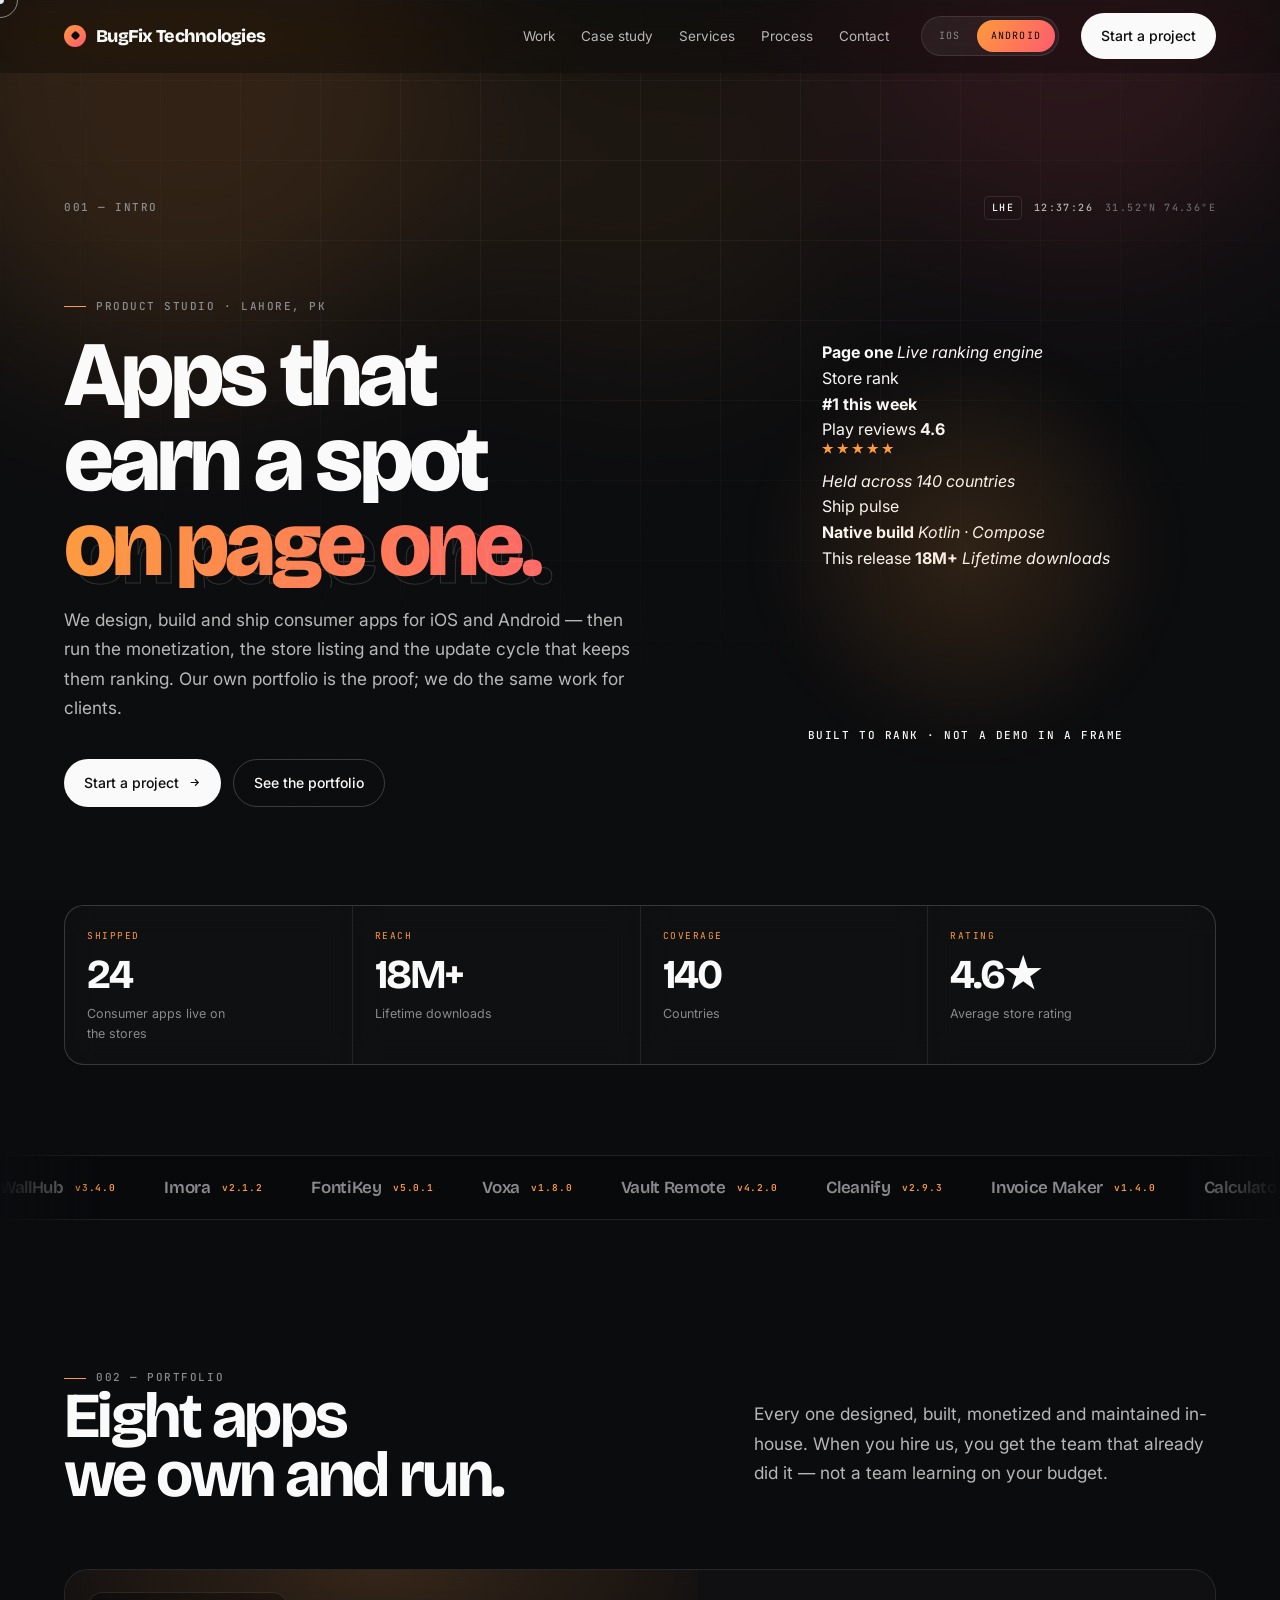
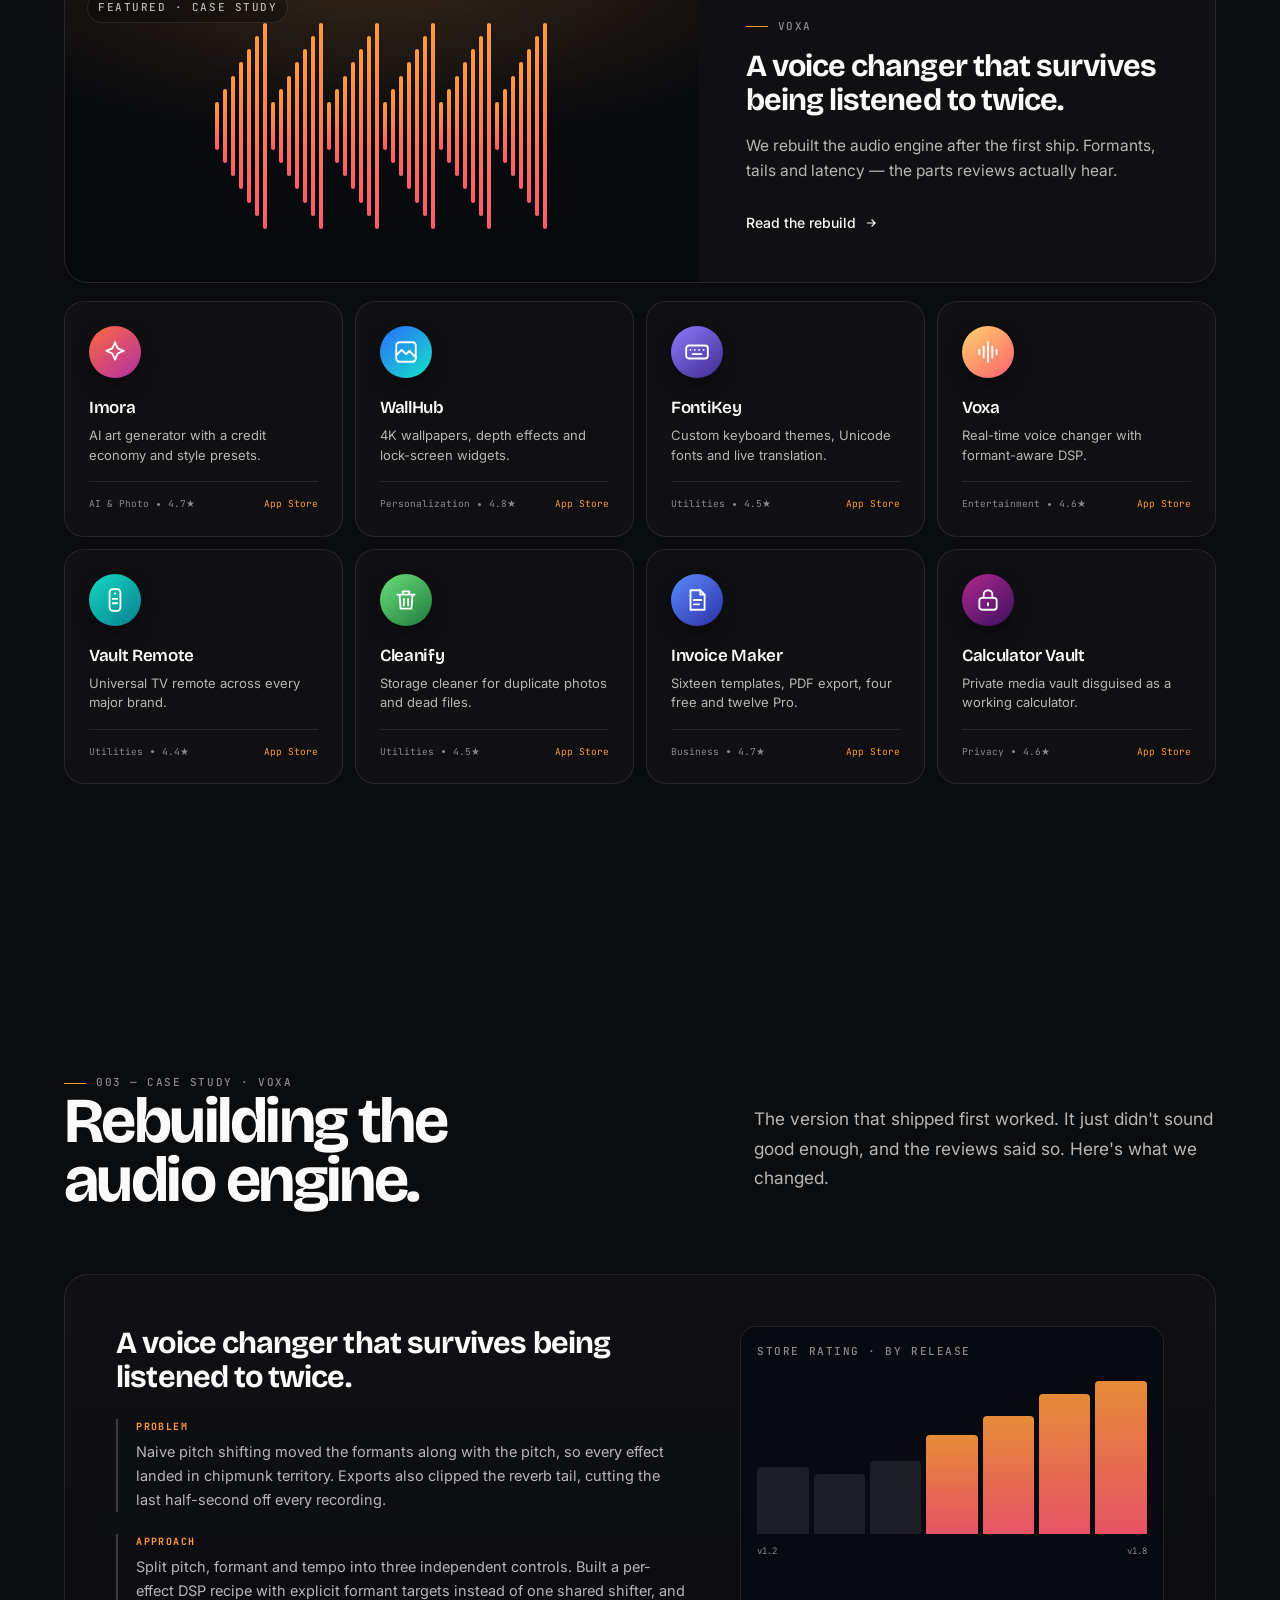
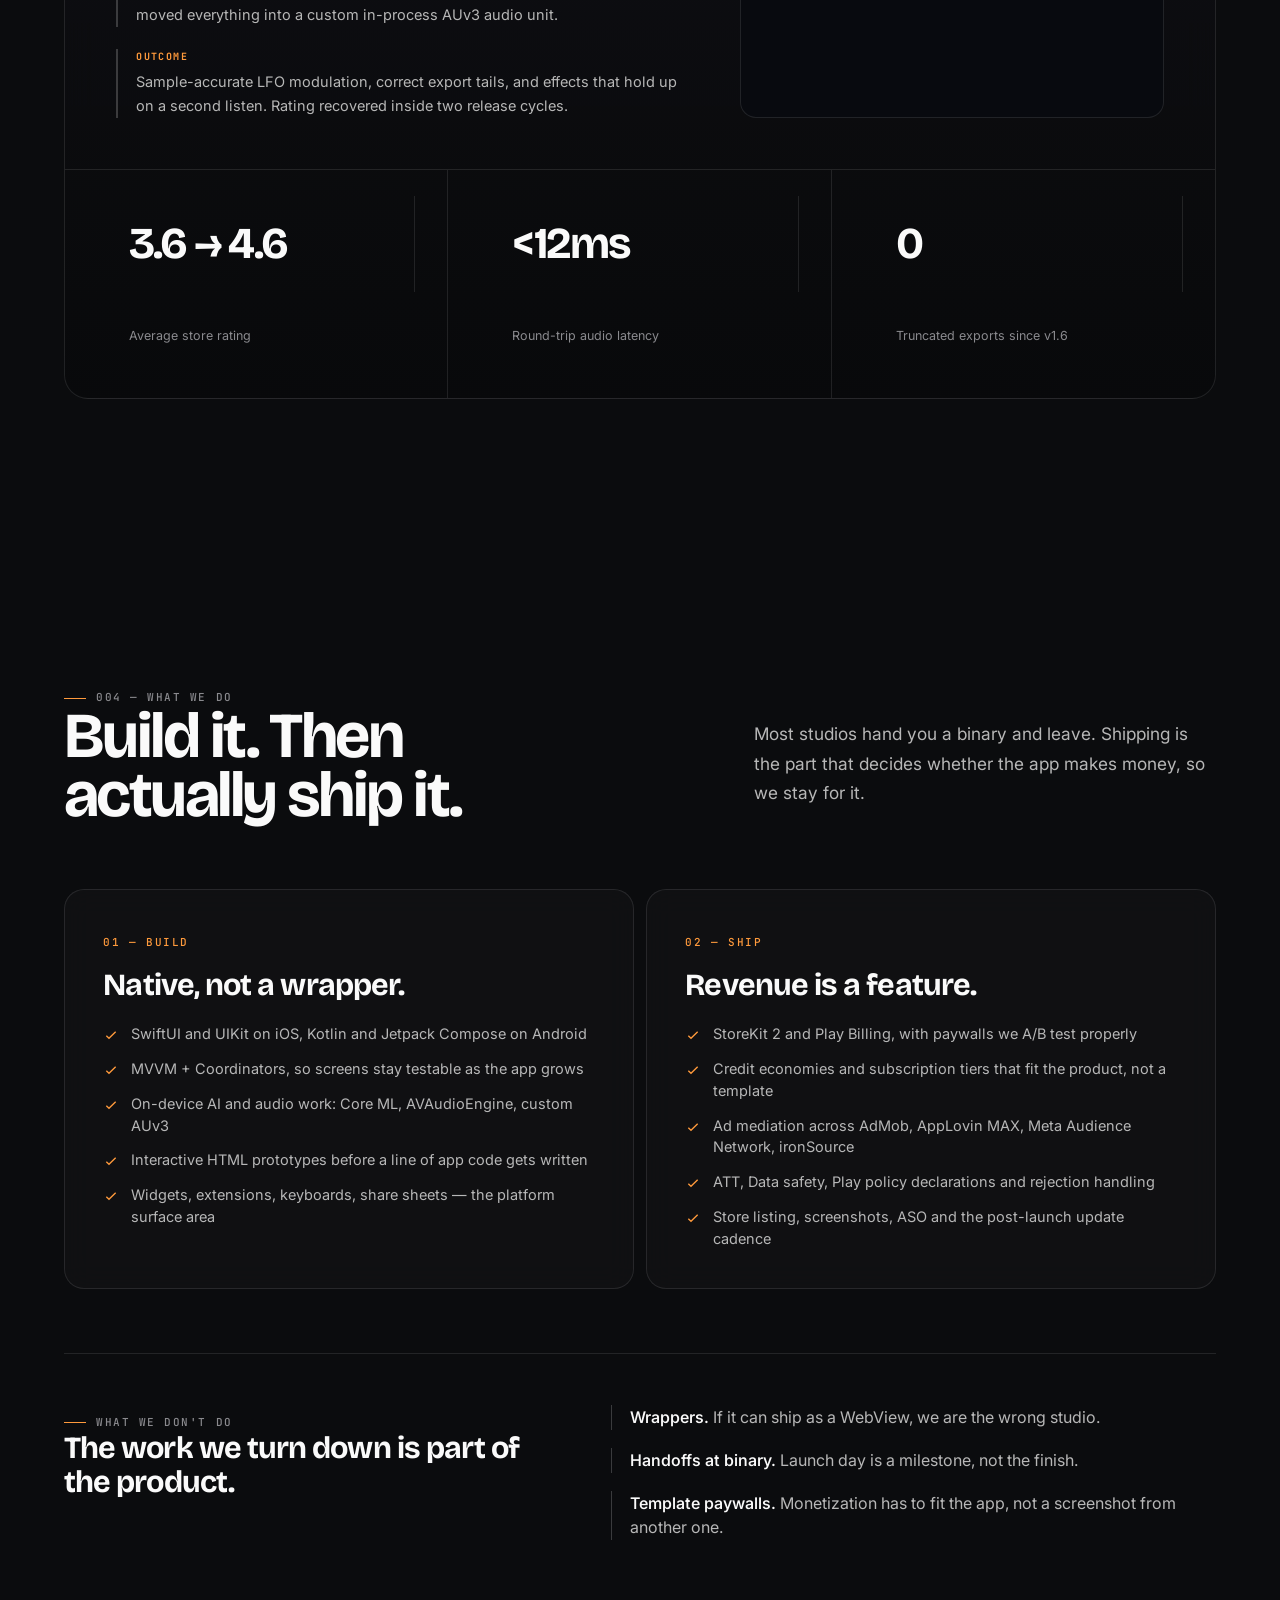
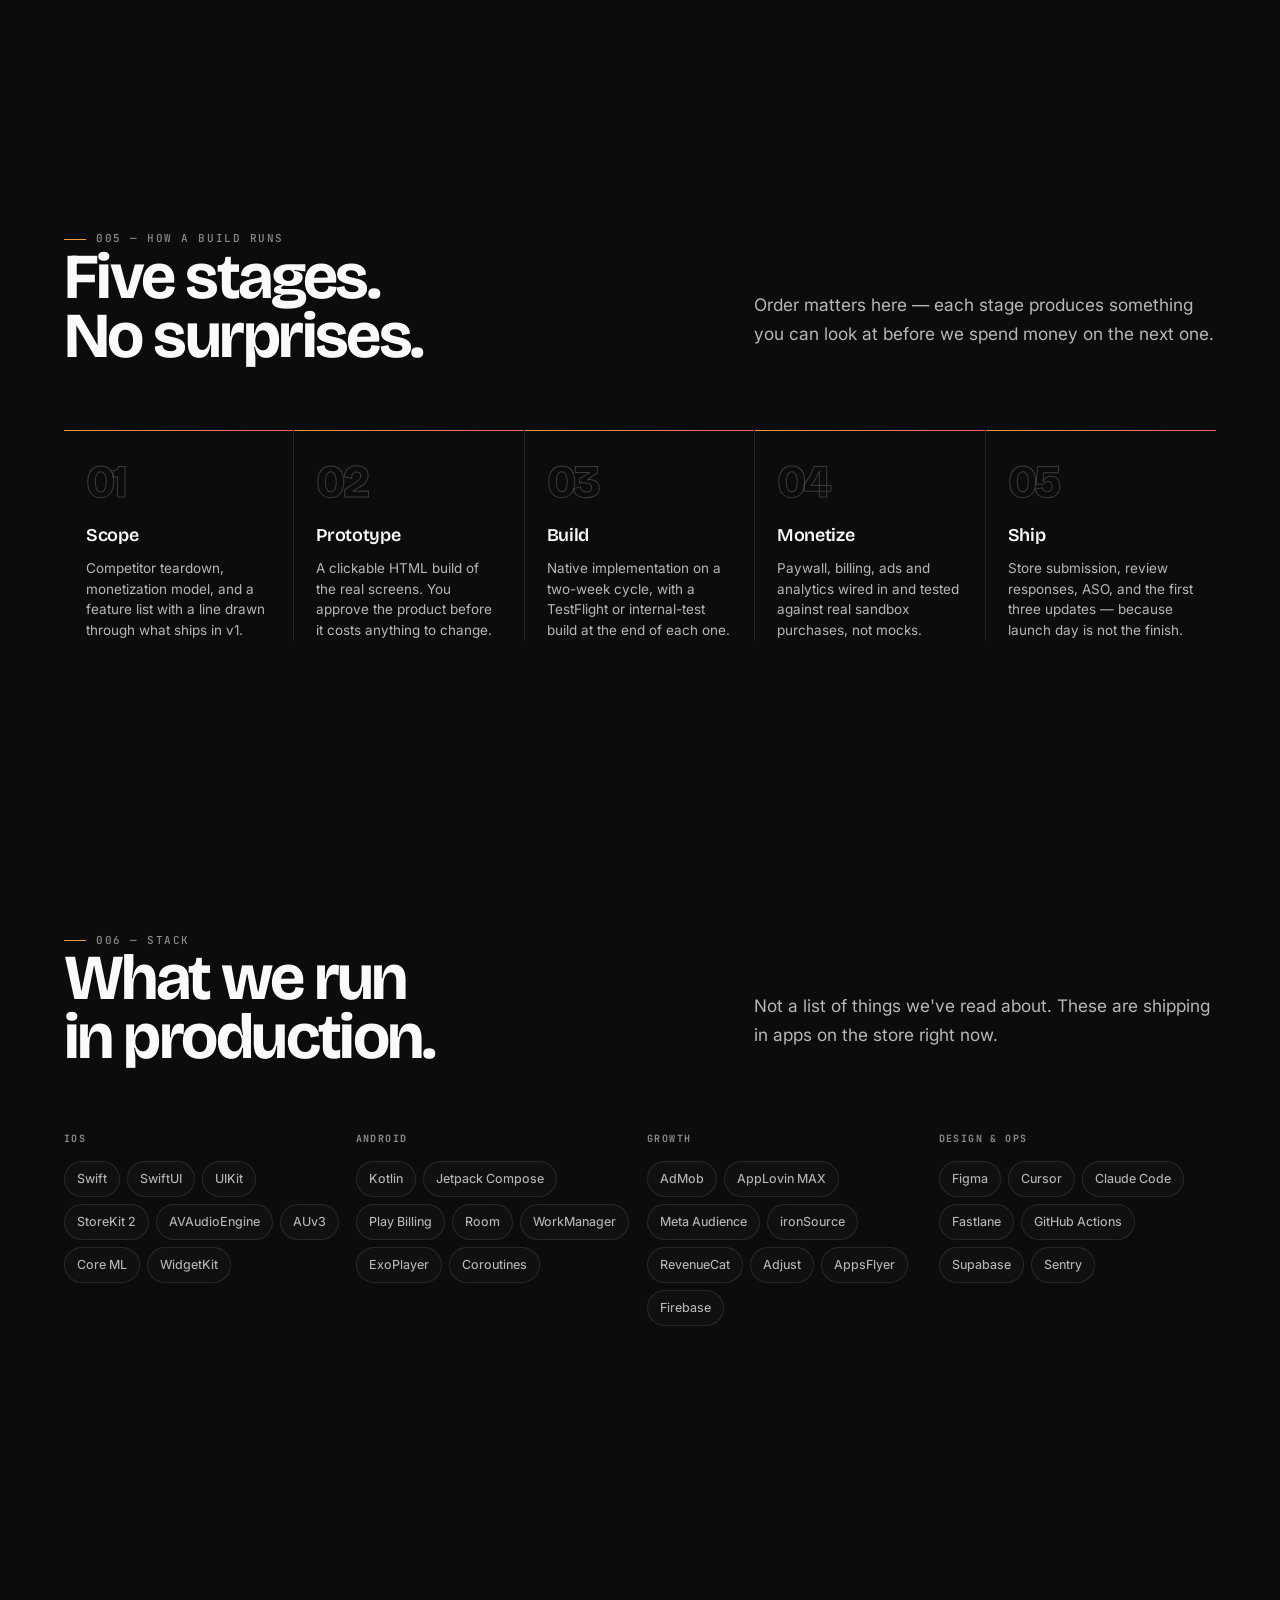
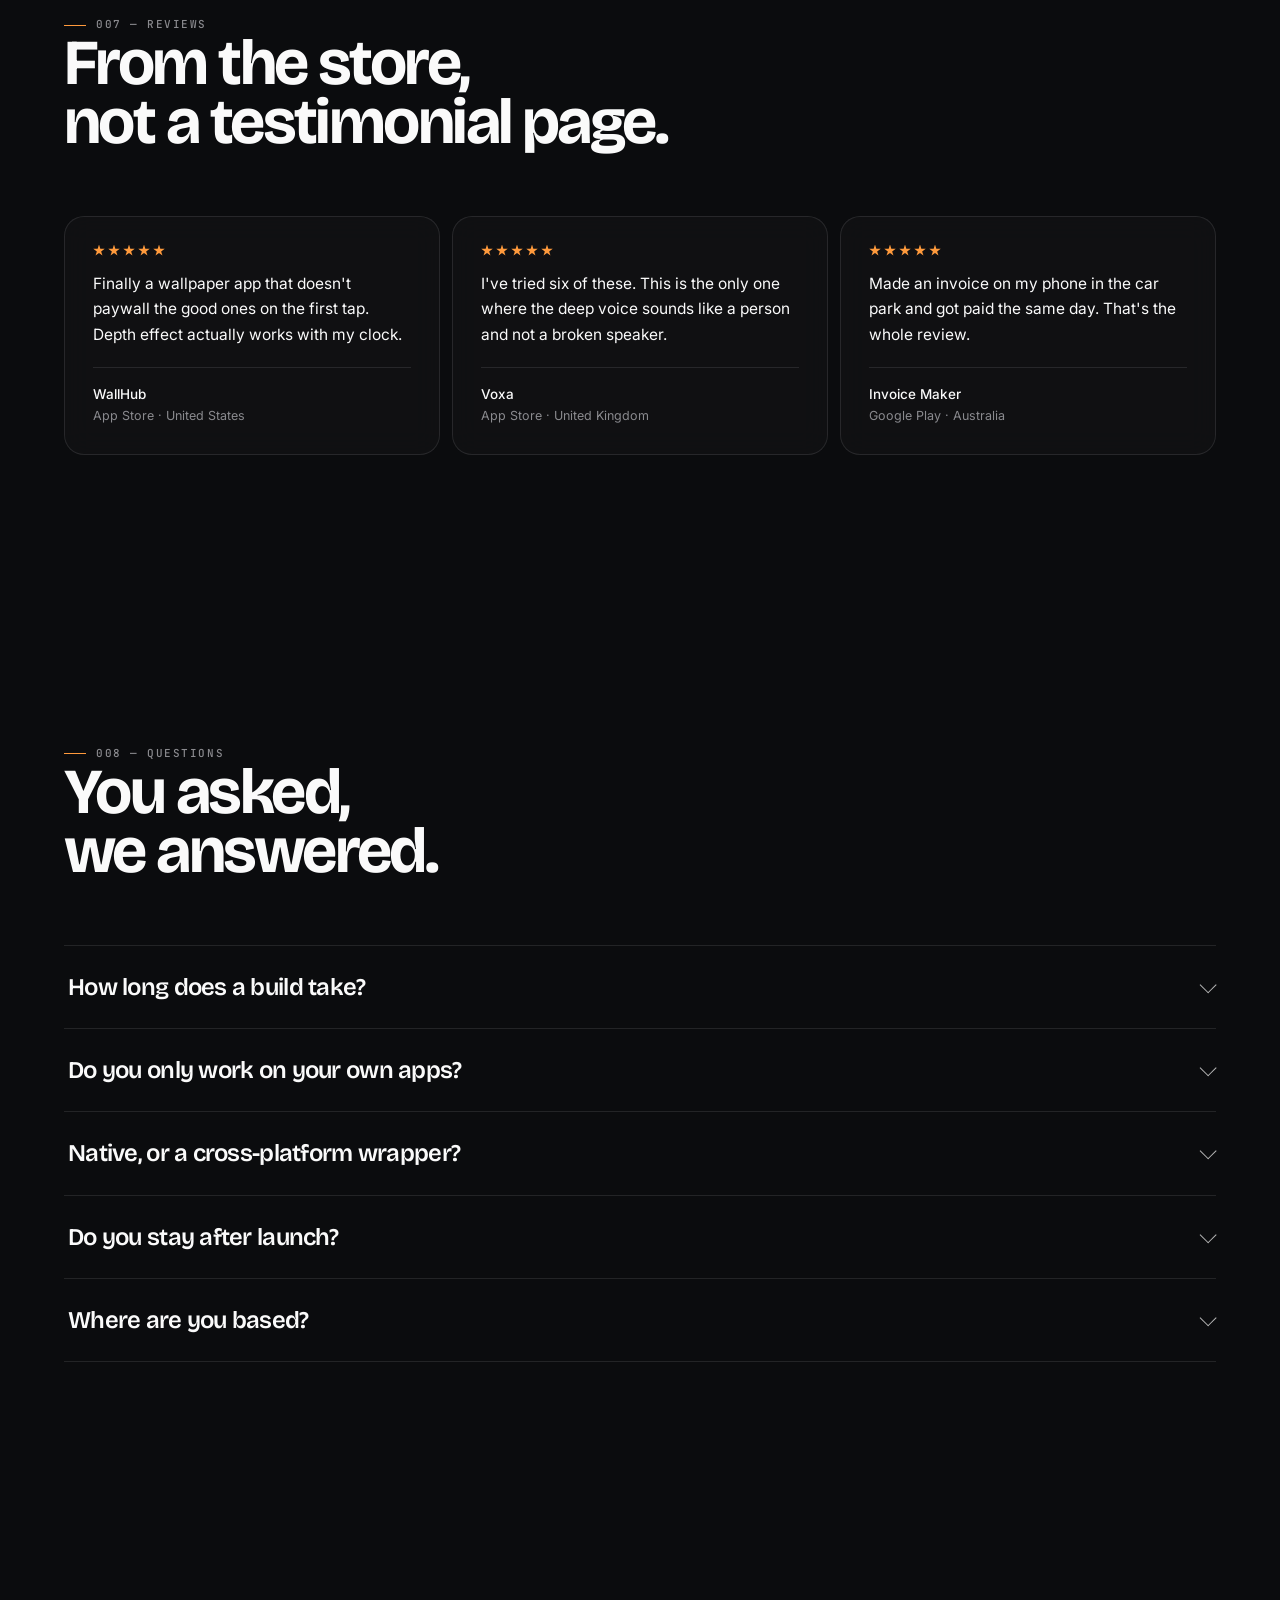
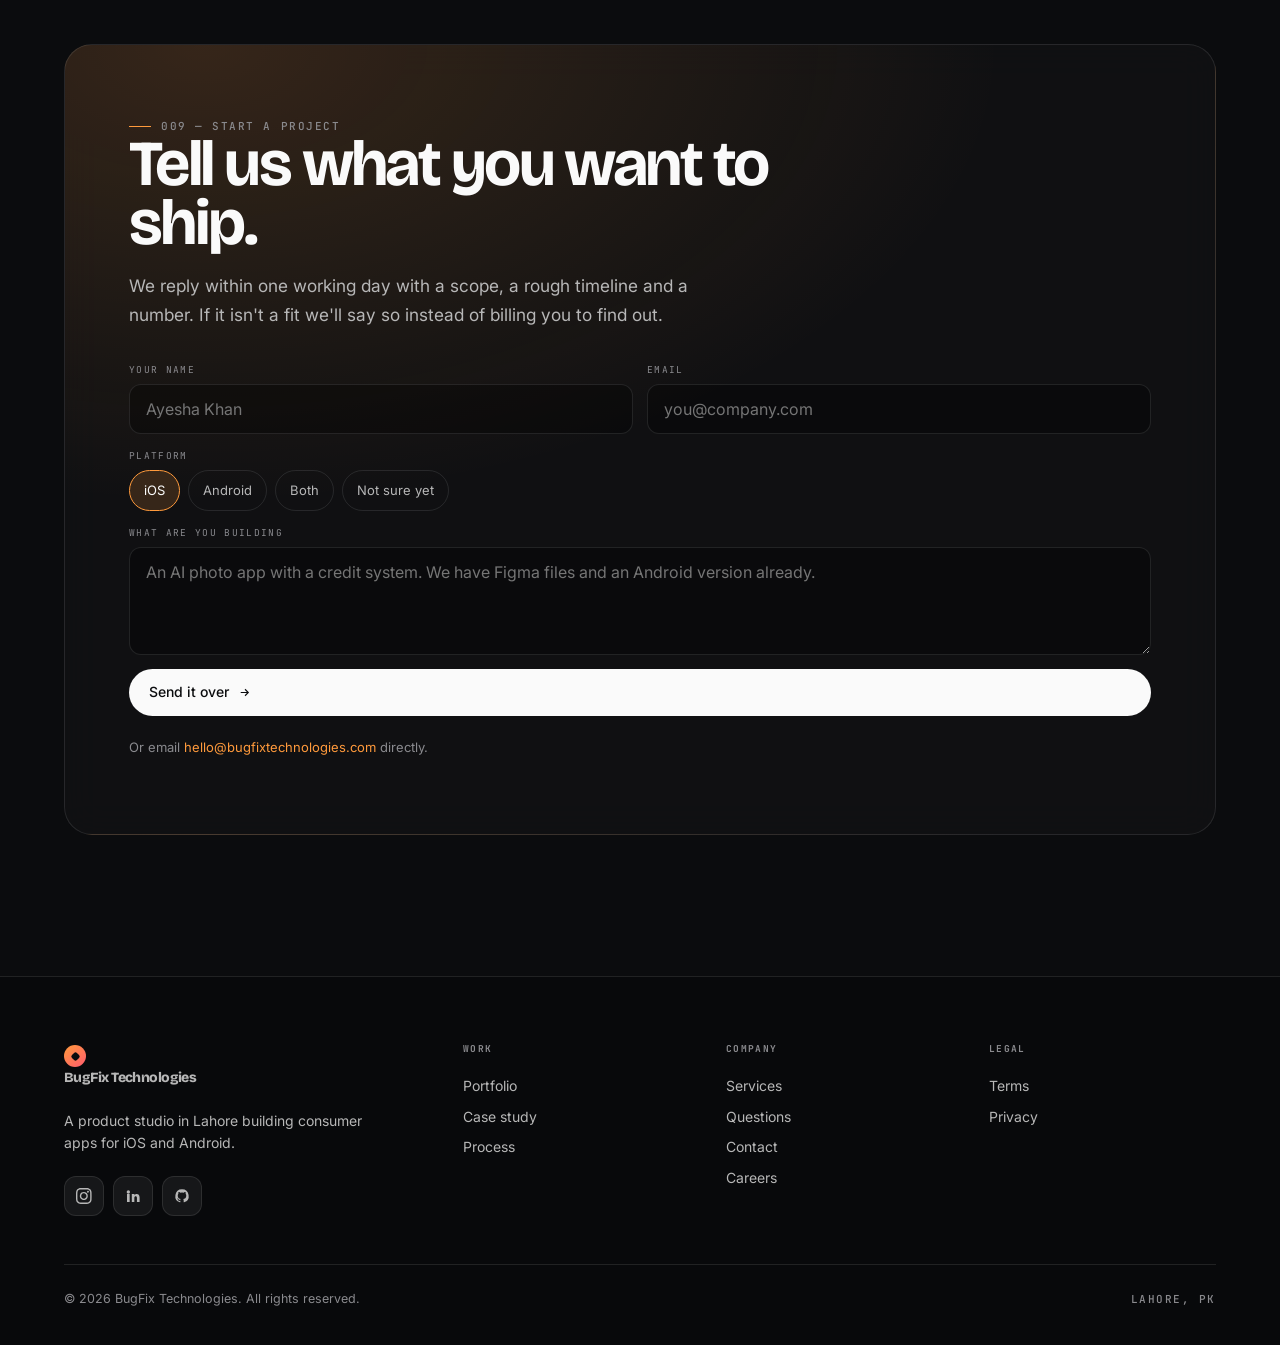
==== commit 4a876bc1: "Update index.html" ====
--- a/index.html
+++ b/index.html
@@ -1,5 +1,5 @@
 <!DOCTYPE html>
-<html lang="en">
+<html lang="en" class="plat-android">
 <head>
 <meta charset="utf-8">
 <meta name="viewport" content="width=device-width, initial-scale=1">
@@ -9,7 +9,7 @@
 <meta property="og:description" content="A product studio in Lahore building consumer apps for iOS and Android.">
 <meta property="og:type" content="website">
 <meta name="theme-color" content="#0B0C0E">
-<link rel="icon" href="data:image/svg+xml,<svg xmlns='http://www.w3.org/2000/svg' viewBox='0 0 32 32'><rect width='32' height='32' rx='7' fill='%235B8CFF'/><rect x='11' y='11' width='10' height='10' rx='2' transform='rotate(45 16 16)' fill='%230B0C0E'/></svg>">
+<link rel="icon" href="data:image/svg+xml,<svg xmlns='http://www.w3.org/2000/svg' viewBox='0 0 32 32'><rect width='32' height='32' rx='16' fill='%23FF9A3C'/><rect x='11' y='11' width='10' height='10' rx='2' transform='rotate(45 16 16)' fill='%230B0C0E'/></svg>">
 <link rel="preconnect" href="https://fonts.googleapis.com">
 <link rel="preconnect" href="https://fonts.gstatic.com" crossorigin>
 <link href="https://fonts.googleapis.com/css2?family=Bricolage+Grotesque:opsz,wght@12..96,400;12..96,500;12..96,600;12..96,700;12..96,800&family=Inter:wght@300;400;500;600;700&family=JetBrains+Mono:wght@400;500;600&display=swap" rel="stylesheet">
@@ -43,8 +43,8 @@
     </nav>
     <div class="ptog" role="group" aria-label="Platform">
       <span class="pill" aria-hidden="true"></span>
-      <button type="button" data-plat="ios" aria-pressed="true">iOS</button>
-      <button type="button" data-plat="android" aria-pressed="false">Android</button>
+      <button type="button" data-plat="ios" aria-pressed="false">iOS</button>
+      <button type="button" data-plat="android" aria-pressed="true">Android</button>
     </div>
     <a class="cta mag" href="#contact">Start a project</a>
     <button class="burger" type="button" aria-expanded="false" aria-controls="menu" aria-label="Open menu">
@@ -107,58 +107,42 @@
         </div>
       </div>
 
-      <div class="stage">
+      <div class="stage" id="orbit">
         <div class="glow" aria-hidden="true"></div>
-        <div class="phone">
-          <div class="screen">
-            <div class="notch" aria-hidden="true"></div>
-            <div class="sbar"><span>9:41</span><span class="r"><span>LTE</span><i></i></span></div>
-
-            <div class="appview on" id="ap-wall">
-              <div class="wh" style="position:absolute;inset:0">
-                <div class="av-head">
-                  <div class="av-title">WallHub</div>
-                  <div class="av-sub">Curated for you · 4K</div>
-                </div>
-                <div class="tabs"><span class="act">For you</span><span>Live</span><span>Depth</span><span>AI</span></div>
-                <div class="grid"><i class="w1"></i><i class="w2"></i><i class="w3"></i><i class="w4"></i></div>
-              </div>
-            </div>
-
-            <div class="appview" id="ap-imora">
-              <div class="im" style="position:absolute;inset:0">
-                <div class="av-head">
-                  <div class="av-title">Imora</div>
-                  <div class="av-sub">12 credits left</div>
-                </div>
-                <div class="canvas"></div>
-                <div class="prompt">Bioluminescent koi drifting through liquid glass, volumetric light, 85mm</div>
-                <div class="chips"><b>Cinematic</b><b>Neon</b><b>Portrait</b><b>4K</b></div>
-                <div class="gen">Generate</div>
-              </div>
-            </div>
-
-            <div class="appview" id="ap-voxa">
-              <div class="vx" style="position:absolute;inset:0">
-                <div class="av-head">
-                  <div class="av-title">Voxa</div>
-                  <div class="av-sub">Live · formant shift −3</div>
-                </div>
-                <div class="wave" id="wave"></div>
-                <div class="fx">
-                  <b>Robot</b><b class="act">Cavern</b><b>Chipmunk</b>
-                  <b>Baritone</b><b>Radio</b><b>Alien</b>
-                </div>
-                <div class="rec"></div>
-              </div>
-            </div>
+        <div class="scene" aria-hidden="true">
+          <div class="halo"></div>
+          <div class="ring r1"></div>
+          <div class="ring r2"></div>
+          <div class="ring r3"></div>
+          <div class="core">
+            <span class="core-mark"></span>
+            <strong>Page one</strong>
+            <em>Live ranking engine</em>
           </div>
-        </div>
-        <div class="swatch" role="group" aria-label="Preview app">
-          <button type="button" data-app="ap-wall" aria-pressed="true">WallHub</button>
-          <button type="button" data-app="ap-imora" aria-pressed="false">Imora</button>
-          <button type="button" data-app="ap-voxa" aria-pressed="false">Voxa</button>
-        </div>
+          <article class="float f1">
+            <span class="fk">Store rank</span>
+            <div class="climb"><i style="--h:28%"></i><i style="--h:36%"></i><i style="--h:32%"></i><i style="--h:54%"></i><i style="--h:68%"></i><i style="--h:82%"></i><i class="peak" style="--h:96%"></i></div>
+            <b>#1 this week</b>
+          </article>
+          <article class="float f2">
+            <span class="fk">Play reviews</span>
+            <strong>4.6</strong>
+            <div class="stars" aria-hidden="true"><i></i><i></i><i></i><i></i><i></i></div>
+            <em>Held across 140 countries</em>
+          </article>
+          <article class="float f3">
+            <span class="fk">Ship pulse</span>
+            <div class="pulse"><span></span></div>
+            <b>Native build</b>
+            <em class="plat" data-ios="SwiftUI · StoreKit 2" data-android="Kotlin · Compose">Kotlin · Compose</em>
+          </article>
+          <article class="float f4">
+            <span class="fk">This release</span>
+            <strong>18M+</strong>
+            <em>Lifetime downloads</em>
+          </article>
+        </div>
+        <p class="scene-cap mono">Built to rank · not a demo in a frame</p>
       </div>
     </div>
 
--- a/assets/style.css
+++ b/assets/style.css
@@ -0,0 +1,444 @@
+/* ══════════════════════════════════════════════
+   BugFix Technologies — design tokens & stylesheet
+   Edit points in HTML are marked  data-edit
+   ══════════════════════════════════════════════ */
+
+*,*::before,*::after{box-sizing:border-box}
+html{-webkit-text-size-adjust:100%;scroll-behavior:smooth;scroll-padding-top:88px}
+body{margin:0}
+
+:root{
+  --ink:#0B0C0E; --ink2:#08090B; --surf:rgba(18,18,22,.72); --surf2:rgba(24,26,32,.88);
+  --line:rgba(183,183,183,.14); --line2:rgba(183,183,183,.28);
+  --tx:#FAFAFA; --tx2:#B7B7B7; --tx3:#8A8A8E;
+  --a1:#5B8CFF; --a2:#A57BFF; --a-soft:rgba(91,140,255,.16);
+  --glass:rgba(255,255,255,.06); --glass2:rgba(255,255,255,.10);
+  --blur:18px; --icon-r:22.5%;
+  --dsp:"Bricolage Grotesque",-apple-system,BlinkMacSystemFont,sans-serif;
+  --body:"Inter",-apple-system,BlinkMacSystemFont,sans-serif;
+  --mono:"JetBrains Mono",ui-monospace,SFMono-Regular,monospace;
+  --pad:clamp(20px,5vw,80px); --maxw:1320px;
+  --ease:cubic-bezier(.22,1,.36,1);
+  --space-xs:4px; --space-sm:8px; --space-md:16px; --space-lg:24px;
+  --space-xl:32px; --space-2xl:48px; --space-3xl:64px;
+  --header-h:72px;
+}
+html.plat-android{
+  --a1:#FF9A3C; --a2:#FF5B6E; --a-soft:rgba(255,154,60,.16); --icon-r:50%;
+}
+
+body{background:var(--ink);color:var(--tx);font-family:var(--body);font-size:16px;
+  line-height:1.6;font-weight:400;overflow-x:hidden;-webkit-font-smoothing:antialiased}
+img{max-width:100%;display:block}
+a,button,label,summary,input,textarea{cursor:pointer}
+a{color:inherit;text-decoration:none}
+button{font:inherit;color:inherit;background:none;border:0}
+:focus-visible{outline:2px solid var(--a1);outline-offset:3px;border-radius:4px}
+.skip{position:absolute;left:-9999px;top:0;z-index:400;padding:12px 18px;background:var(--tx);color:var(--ink);border-radius:0 0 10px 0}
+.skip:focus{left:0}
+
+/* ── grain + cursor + progress ── */
+.grain{pointer-events:none;position:fixed;inset:0;z-index:120;opacity:.045;mix-blend-mode:overlay;
+  background-image:url("data:image/svg+xml;utf8,<svg xmlns='http://www.w3.org/2000/svg' width='180' height='180'><filter id='n'><feTurbulence type='fractalNoise' baseFrequency='.85' numOctaves='2' stitchTiles='stitch'/></filter><rect width='100%' height='100%' filter='url(%23n)'/></svg>")}
+.progress{position:fixed;top:0;left:0;right:0;height:2px;z-index:160;pointer-events:none}
+.progress i{display:block;height:100%;width:0;background:linear-gradient(90deg,var(--a1),var(--a2));transition:width .12s linear}
+.cur{display:none}
+@media(pointer:fine) and (hover:hover){
+  body.has-cur{cursor:none}
+  body.has-cur a,body.has-cur button,body.has-cur label,body.has-cur summary,body.has-cur input,body.has-cur textarea{cursor:none}
+  .cur{display:block;position:fixed;left:0;top:0;z-index:180;pointer-events:none;mix-blend-mode:difference}
+  .cur i,.cur b{position:absolute;border-radius:50%;transform:translate(-50%,-50%)}
+  .cur i{width:8px;height:8px;background:#fff}
+  .cur b{width:36px;height:36px;border:1px solid rgba(255,255,255,.55);transition:width .25s var(--ease),height .25s var(--ease),opacity .25s}
+  .cur.on b{width:56px;height:56px;opacity:.9}
+}
+
+/* ── type ── */
+.dsp{font-family:var(--dsp);font-weight:700;letter-spacing:-.04em;line-height:.92}
+h1.dsp{font-size:clamp(44px,7.2vw,96px);font-weight:800;margin:0}
+h2.dsp{font-size:clamp(34px,5vw,72px);margin:0}
+h3.dsp{font-size:clamp(22px,2.4vw,32px);letter-spacing:-.03em;line-height:1.1;margin:0}
+.mono{font-family:var(--mono);font-size:11px;letter-spacing:.14em;text-transform:uppercase;font-weight:500}
+.eyebrow{display:inline-flex;align-items:center;gap:10px;color:var(--tx3)}
+.eyebrow::before{content:"";width:22px;height:1px;background:var(--a1)}
+.lead{font-size:clamp(16px,1.35vw,19px);color:var(--tx2);max-width:52ch;line-height:1.7;font-weight:400}
+.grad{background:linear-gradient(100deg,var(--a1),var(--a2));-webkit-background-clip:text;background-clip:text;color:transparent}
+
+/* ── layout ── */
+.wrap{max-width:var(--maxw);margin:0 auto;padding-left:var(--pad);padding-right:var(--pad)}
+section{position:relative;padding-block:clamp(88px,11vw,168px)}
+section[id]{scroll-margin-top:88px}
+.sechead{display:flex;flex-wrap:wrap;gap:24px 64px;align-items:flex-end;justify-content:space-between;margin-bottom:clamp(40px,5vw,80px)}
+.sechead .lead{max-width:42ch}
+
+/* ── preloader ── */
+#pre{position:fixed;inset:0;z-index:300;background:var(--ink);display:flex;flex-direction:column;
+  align-items:center;justify-content:center;gap:18px;transition:opacity .7s var(--ease),visibility .7s}
+#pre.done{opacity:0;visibility:hidden;pointer-events:none}
+.pre-mark{font-family:var(--dsp);font-weight:800;font-size:clamp(18px,3vw,22px);letter-spacing:-.04em}
+.pre-pct{font-family:var(--dsp);font-weight:800;font-size:clamp(64px,14vw,160px);letter-spacing:-.06em;line-height:.85;display:flex;align-items:flex-start}
+.pre-pct em{font-style:normal;font-size:.38em;margin-top:.18em;color:var(--tx3)}
+.pre-bar{width:min(280px,56vw);height:1px;background:rgba(255,255,255,.1);overflow:hidden}
+.pre-bar i{display:block;height:100%;width:0;background:linear-gradient(90deg,var(--a1),var(--a2))}
+.pre-sub{color:var(--tx3)}
+
+/* ── nav ── */
+header.nav{position:fixed;top:0;left:0;right:0;z-index:140;
+  background:rgba(11,12,14,.42);backdrop-filter:blur(var(--blur)) saturate(160%);
+  -webkit-backdrop-filter:blur(var(--blur)) saturate(160%);
+  border-bottom:1px solid transparent;transition:border-color .35s,background .35s}
+header.nav.stuck{background:rgba(11,12,14,.78);border-bottom-color:var(--line)}
+.navin{max-width:var(--maxw);margin:0 auto;padding:0 var(--pad);height:var(--header-h);display:flex;align-items:center;gap:22px}
+.brand{display:flex;align-items:center;gap:10px;font-family:var(--dsp);font-weight:800;font-size:clamp(14px,1.5vw,18px);letter-spacing:-.04em;white-space:nowrap}
+.brand .glyph{width:22px;height:22px;border-radius:var(--icon-r);background:linear-gradient(140deg,var(--a1),var(--a2));
+  display:grid;place-items:center;transition:border-radius .5s var(--ease);flex:0 0 auto}
+.brand .glyph::after{content:"";width:7px;height:7px;border-radius:2px;background:var(--ink);transform:rotate(45deg)}
+.navlinks{display:flex;gap:6px;margin-left:auto}
+.navlinks a{position:relative;height:22px;overflow:hidden;display:block;font-size:13.5px;color:var(--tx2);padding:0 10px}
+.navlinks a span{display:block;line-height:22px;transition:transform .4s var(--ease)}
+.navlinks a span:last-child{color:var(--tx)}
+.navlinks a:hover span{transform:translateY(-22px)}
+.ptog{display:flex;align-items:center;gap:2px;padding:3px;border:1px solid var(--line);
+  border-radius:999px;background:var(--glass);position:relative}
+.ptog button{position:relative;z-index:2;padding:7px 14px;border-radius:999px;font-family:var(--mono);
+  font-size:10px;letter-spacing:.12em;text-transform:uppercase;color:var(--tx3);transition:color .3s;min-height:32px}
+.ptog button[aria-pressed="true"]{color:var(--ink)}
+.ptog .pill{position:absolute;z-index:1;top:3px;bottom:3px;border-radius:999px;
+  background:linear-gradient(120deg,var(--a1),var(--a2));transition:transform .5s var(--ease),width .5s var(--ease)}
+
+.mag{transition:transform .45s var(--ease),box-shadow .3s,background .25s,border-color .25s}
+.cta{display:inline-flex;align-items:center;gap:9px;padding:12px 20px;border-radius:999px;font-size:14px;
+  font-weight:500;background:var(--tx);color:var(--ink);transition:box-shadow .3s,background .25s,transform .45s var(--ease)}
+.cta:hover{box-shadow:0 12px 32px rgba(0,0,0,.45)}
+.cta.ghost{background:transparent;color:var(--tx);border:1px solid var(--line2)}
+.cta.ghost:hover{border-color:var(--tx2);box-shadow:none;background:var(--glass)}
+.cta svg{width:13px;height:13px;fill:none;stroke:currentColor;stroke-width:2}
+.cta[disabled],.cta[aria-busy="true"]{opacity:.55;pointer-events:none}
+
+.burger{display:none;width:44px;height:44px;place-items:center;position:relative;margin-left:4px}
+.burger span{position:absolute;width:18px;height:1.5px;background:var(--tx);transition:transform .4s var(--ease),opacity .3s}
+.burger span:first-child{transform:translateY(-4px)}
+.burger span:last-child{transform:translateY(4px)}
+.burger[aria-expanded="true"] span:first-child{transform:rotate(45deg)}
+.burger[aria-expanded="true"] span:last-child{transform:rotate(-45deg)}
+
+.menu{position:fixed;inset:0;z-index:130;display:flex;flex-direction:column;justify-content:center;
+  padding:calc(var(--header-h) + 32px) var(--pad) 40px;background:rgba(8,9,11,.92);
+  backdrop-filter:blur(24px) saturate(140%);-webkit-backdrop-filter:blur(24px) saturate(140%)}
+.menu[hidden]{display:none}
+.menu-nav{display:grid;gap:6px}
+.menu-nav a{font-family:var(--dsp);font-size:clamp(36px,9vw,56px);font-weight:700;letter-spacing:-.04em;
+  display:flex;align-items:baseline;gap:18px;line-height:1.05}
+.menu-nav a span{font-family:var(--mono);font-size:12px;letter-spacing:.16em;color:var(--a1);font-weight:500}
+.menu-foot{display:flex;flex-wrap:wrap;gap:18px;align-items:center;justify-content:space-between;margin-top:48px;padding-top:24px;border-top:1px solid var(--line)}
+
+/* ── hero ── */
+.hero{padding-top:clamp(128px,16vw,196px);padding-bottom:clamp(56px,7vw,96px);overflow:hidden}
+.herometa{position:relative;z-index:2;display:flex;flex-wrap:wrap;align-items:center;justify-content:space-between;gap:12px;margin-bottom:clamp(28px,4vw,48px)}
+.chap{color:var(--tx3)}
+.live{display:flex;align-items:center;gap:12px;color:var(--tx3);font-size:10px}
+.live .city{color:var(--tx);padding:3px 7px;border:1px solid var(--line);border-radius:4px;letter-spacing:.12em}
+.live time{font-variant-numeric:tabular-nums;color:var(--tx2)}
+.coords{opacity:.7}
+.aurora{position:absolute;inset:-20% -10% auto;height:820px;pointer-events:none;z-index:0;filter:blur(90px);opacity:.48}
+.aurora i{position:absolute;border-radius:50%;display:block;transition:background 1s var(--ease)}
+.aurora i:nth-child(1){width:44vw;height:44vw;left:2%;top:4%;background:var(--a1);opacity:.32}
+.aurora i:nth-child(2){width:38vw;height:38vw;right:6%;top:0;background:var(--a2);opacity:.28}
+.aurora i:nth-child(3){width:30vw;height:30vw;left:38%;top:26%;background:var(--a1);opacity:.16}
+.grid-bg{position:absolute;inset:0;z-index:0;pointer-events:none;opacity:.45;
+  background-image:linear-gradient(var(--line) 1px,transparent 1px),linear-gradient(90deg,var(--line) 1px,transparent 1px);
+  background-size:80px 80px;
+  -webkit-mask-image:radial-gradient(ellipse 80% 60% at 50% 18%,#000 10%,transparent 72%);
+  mask-image:radial-gradient(ellipse 80% 60% at 50% 18%,#000 10%,transparent 72%)}
+.heroin{position:relative;z-index:2;display:grid;grid-template-columns:1.08fr .92fr;gap:clamp(32px,5vw,80px);align-items:center}
+h1.dsp{margin-top:18px}
+h1.dsp span.line{display:block;overflow:hidden}
+h1.dsp span.line b{display:block;font-weight:inherit;transform:translateY(105%);animation:rise 1s var(--ease) forwards}
+h1.dsp span.line:nth-child(2) b{animation-delay:.09s}
+h1.dsp span.line:nth-child(3) b{animation-delay:.18s}
+.line-ghost{position:relative}
+.line-ghost i{position:absolute;left:0;top:0;font-style:normal;font-weight:800;letter-spacing:-.04em;
+  color:transparent;-webkit-text-stroke:1px rgba(183,183,183,.22);transform:translate(10px,8px);pointer-events:none}
+@keyframes rise{to{transform:translateY(0)}}
+.herocta{display:flex;flex-wrap:wrap;gap:12px;margin-top:36px}
+
+.stats{display:grid;grid-template-columns:repeat(4,1fr);gap:1px;background:var(--line);border:1px solid var(--line);
+  border-radius:20px;overflow:hidden;margin-top:clamp(52px,6vw,80px);position:relative;z-index:2}
+.stats>div{background:rgba(8,9,11,.72);backdrop-filter:blur(12px);-webkit-backdrop-filter:blur(12px);padding:22px 22px 20px}
+.stats .k{font-family:var(--mono);font-size:9.5px;letter-spacing:.16em;text-transform:uppercase;color:var(--a1);margin-bottom:12px}
+.stats .n{font-family:var(--dsp);font-size:clamp(28px,3.2vw,42px);font-weight:700;letter-spacing:-.045em;line-height:1}
+.stats .l{color:var(--tx3);margin-top:8px;font-size:12.5px;max-width:18ch}
+
+/* ── device ── */
+.stage{position:relative;display:grid;place-items:center;min-height:560px}
+.glow{position:absolute;width:88%;aspect-ratio:1;border-radius:50%;
+  background:radial-gradient(circle,var(--a-soft),transparent 66%);filter:blur(20px)}
+.phone{position:relative;width:min(292px,72vw);aspect-ratio:9/19.3;border-radius:46px;padding:9px;
+  background:linear-gradient(160deg,#31384a,#0F131B 45%,#262C3A);
+  box-shadow:0 44px 90px -22px rgba(0,0,0,.85),0 0 0 1px rgba(255,255,255,.07) inset;
+  transition:border-radius .55s var(--ease)}
+html.plat-android .phone{border-radius:32px}
+.screen{position:relative;height:100%;border-radius:38px;overflow:hidden;background:#080A0F;transition:border-radius .55s var(--ease)}
+html.plat-android .screen{border-radius:24px}
+.notch{position:absolute;top:9px;left:50%;transform:translateX(-50%);width:88px;height:24px;border-radius:999px;
+  background:#000;z-index:6;transition:width .5s var(--ease),height .5s var(--ease),top .5s var(--ease)}
+html.plat-android .notch{width:11px;height:11px;top:11px}
+.sbar{position:absolute;top:0;left:0;right:0;height:42px;display:flex;align-items:center;justify-content:space-between;
+  padding:0 20px;font-family:var(--mono);font-size:9.5px;color:#fff;opacity:.85;z-index:5}
+.sbar .r{display:flex;gap:5px;align-items:center}
+.sbar .r i{display:block;width:14px;height:7px;border:1px solid #fff;border-radius:2px;opacity:.8}
+.appview{position:absolute;inset:0;opacity:0;transform:scale(1.03);pointer-events:none;
+  transition:opacity .5s var(--ease),transform .6s var(--ease)}
+.appview.on{opacity:1;transform:none}
+.av-head{padding:52px 18px 12px}
+.av-title{font-family:var(--dsp);font-weight:700;font-size:19px;letter-spacing:-.03em}
+.av-sub{font-size:10.5px;color:rgba(255,255,255,.5);margin-top:2px}
+
+.wh{background:#07090D}
+.wh .tabs{display:flex;gap:7px;padding:0 18px 12px}
+.wh .tabs span{font-size:9.5px;padding:5px 10px;border-radius:999px;background:rgba(255,255,255,.06);color:rgba(255,255,255,.55)}
+.wh .tabs span.act{background:linear-gradient(120deg,var(--a1),var(--a2));color:#0A0C11;font-weight:600}
+.wh .grid{display:grid;grid-template-columns:repeat(2,1fr);gap:8px;padding:0 18px}
+.wh .grid i{display:block;aspect-ratio:9/17;border-radius:12px;position:relative;overflow:hidden}
+.wh .grid i::after{content:"";position:absolute;inset:auto 0 0;height:34%;background:linear-gradient(transparent,rgba(0,0,0,.55))}
+.w1{background:linear-gradient(150deg,#FF7A45,#B0288E 55%,#2B1B6B)}
+.w2{background:linear-gradient(200deg,#12E4C6,#2B6CFF 60%,#101A3C)}
+.w3{background:linear-gradient(140deg,#FFD36E,#FF5F6D 60%,#5A1B4A)}
+.w4{background:linear-gradient(220deg,#8E7BFF,#3D2A8C 55%,#0B0F2B)}
+
+.im{background:#07090D}
+.im .canvas{margin:0 18px;aspect-ratio:1;border-radius:16px;position:relative;overflow:hidden;
+  background:conic-gradient(from 200deg at 40% 35%,#FF6A3D,#B02FA5,#3F6BFF,#12D8C4,#FF6A3D)}
+.im .canvas::after{content:"";position:absolute;inset:0;backdrop-filter:blur(14px);-webkit-backdrop-filter:blur(14px);
+  -webkit-mask-image:radial-gradient(circle at 60% 70%,#000 8%,transparent 62%);
+  mask-image:radial-gradient(circle at 60% 70%,#000 8%,transparent 62%)}
+.im .prompt{margin:12px 18px 0;padding:10px 12px;border-radius:12px;background:rgba(255,255,255,.05);
+  border:1px solid rgba(255,255,255,.09);font-size:10px;color:rgba(255,255,255,.66);line-height:1.45}
+.im .chips{display:flex;gap:6px;padding:10px 18px;flex-wrap:wrap}
+.im .chips b{font-weight:500;font-size:9px;padding:5px 9px;border-radius:999px;background:rgba(255,255,255,.06);color:rgba(255,255,255,.55)}
+.im .gen{margin:6px 18px 0;height:38px;border-radius:12px;background:linear-gradient(120deg,var(--a1),var(--a2));
+  display:grid;place-items:center;font-size:11px;font-weight:600;color:#0A0C11}
+
+.vx{background:radial-gradient(120% 70% at 50% 0%,var(--a-soft),#07090D 62%)}
+.vx .wave{display:flex;align-items:center;justify-content:center;gap:3px;height:120px;margin:6px 16px 0}
+.vx .wave i{width:3px;border-radius:3px;background:linear-gradient(var(--a1),var(--a2));
+  animation:bounce 1.15s var(--ease) infinite alternate}
+@keyframes bounce{from{height:8%}to{height:100%}}
+.vx .fx{display:grid;grid-template-columns:repeat(3,1fr);gap:7px;padding:14px 18px 0}
+.vx .fx b{font-weight:500;font-size:9px;text-align:center;padding:11px 4px;border-radius:11px;
+  background:rgba(255,255,255,.05);border:1px solid rgba(255,255,255,.07);color:rgba(255,255,255,.6)}
+.vx .fx b.act{background:var(--a-soft);border-color:var(--a1);color:#fff}
+.vx .rec{margin:16px auto 0;width:54px;height:54px;border-radius:50%;display:grid;place-items:center;
+  background:linear-gradient(140deg,var(--a1),var(--a2));box-shadow:0 0 0 6px rgba(255,255,255,.05)}
+.vx .rec::after{content:"";width:16px;height:16px;border-radius:4px;background:#0A0C11}
+.swatch{display:flex;gap:8px;justify-content:center;margin-top:26px;position:relative;z-index:3;flex-wrap:wrap}
+.swatch button{padding:8px 14px;min-height:36px;border-radius:999px;border:1px solid var(--line);font-size:12px;color:var(--tx2);transition:.25s;background:var(--glass)}
+.swatch button[aria-pressed="true"]{border-color:var(--a1);color:var(--tx);background:var(--a-soft)}
+
+/* ── ticker ── */
+.ticker{border-block:1px solid var(--line);overflow:hidden;padding:18px 0;background:var(--ink2);
+  -webkit-mask-image:linear-gradient(90deg,transparent,#000 8%,#000 92%,transparent);
+  mask-image:linear-gradient(90deg,transparent,#000 8%,#000 92%,transparent)}
+.tick{display:flex;gap:48px;width:max-content;animation:slide 34s linear infinite}
+.ticker:hover .tick{animation-play-state:paused}
+.tick span{display:flex;align-items:center;gap:11px;font-family:var(--dsp);font-size:17px;font-weight:600;
+  letter-spacing:-.02em;color:var(--tx3);white-space:nowrap}
+.tick span em{font-family:var(--mono);font-size:9.5px;font-style:normal;color:var(--a1);letter-spacing:.1em}
+@keyframes slide{to{transform:translateX(-50%)}}
+
+/* ── featured ── */
+.feat{display:grid;grid-template-columns:1.1fr .9fr;gap:0;border:1px solid var(--line);border-radius:24px;
+  overflow:hidden;margin-bottom:18px;background:var(--surf);backdrop-filter:blur(16px);-webkit-backdrop-filter:blur(16px);
+  transition:border-color .35s}
+.feat:hover{border-color:var(--line2)}
+.featvis{position:relative;min-height:280px;background:radial-gradient(120% 90% at 50% 0%,var(--a-soft),#07090D 62%);padding:24px}
+.featwave{display:flex;align-items:center;justify-content:center;gap:4px;height:100%;min-height:220px}
+.featwave i{width:4px;border-radius:4px;background:linear-gradient(var(--a1),var(--a2));
+  animation:bounce 1.1s var(--ease) infinite alternate}
+.featbadge{position:absolute;top:22px;left:22px;color:var(--tx2);padding:6px 10px;border:1px solid var(--line);border-radius:999px;background:rgba(0,0,0,.28)}
+.featcopy{padding:clamp(28px,4vw,48px);display:flex;flex-direction:column;justify-content:center}
+.featcopy .eyebrow{margin-bottom:14px}
+.featcopy p{margin:16px 0 0;color:var(--tx2);font-size:15.5px;line-height:1.65;max-width:42ch}
+.featlink{margin-top:28px;display:inline-flex;align-items:center;gap:8px;font-size:14px;color:var(--tx);font-weight:500}
+.featlink svg{width:14px;height:14px;fill:none;stroke:currentColor;stroke-width:2}
+
+/* ── app cards ── */
+.apps{display:grid;grid-template-columns:repeat(4,1fr);gap:12px}
+.app{position:relative;padding:24px;border:1px solid var(--line);border-radius:20px;background:var(--surf);
+  backdrop-filter:blur(14px);-webkit-backdrop-filter:blur(14px);
+  overflow:hidden;transition:transform .45s var(--ease),border-color .35s,background .35s}
+.app::before{content:"";position:absolute;inset:0;opacity:0;transition:opacity .4s;
+  background:radial-gradient(420px circle at var(--mx,50%) var(--my,0%),var(--a-soft),transparent 68%)}
+.app:hover{transform:translateY(-4px);border-color:var(--line2);background:var(--surf2)}
+.app:hover::before{opacity:1}
+.app>*{position:relative;z-index:2}
+.icon{width:52px;height:52px;border-radius:var(--icon-r);display:grid;place-items:center;margin-bottom:16px;
+  box-shadow:0 8px 22px -8px rgba(0,0,0,.8);transition:border-radius .5s var(--ease)}
+.icon svg{width:26px;height:26px;fill:none;stroke:#fff;stroke-width:1.7;stroke-linecap:round;stroke-linejoin:round}
+.app h3{font-family:var(--dsp);font-size:17px;font-weight:600;letter-spacing:-.02em;margin:0}
+.app p{margin:5px 0 0;font-size:13px;color:var(--tx2);line-height:1.5}
+.app .meta{display:flex;align-items:center;gap:8px;margin-top:16px;padding-top:14px;border-top:1px solid var(--line);
+  font-family:var(--mono);font-size:9.5px;color:var(--tx3)}
+.app .meta .dot{width:3px;height:3px;border-radius:50%;background:var(--tx3)}
+.app .meta .plat{margin-left:auto;color:var(--a1)}
+
+/* ── case study ── */
+.case{border:1px solid var(--line);border-radius:24px;background:linear-gradient(180deg,rgba(18,18,22,.8),rgba(8,9,11,.9));
+  backdrop-filter:blur(16px);-webkit-backdrop-filter:blur(16px);overflow:hidden}
+.casetop{display:grid;grid-template-columns:1.15fr .85fr;gap:clamp(28px,4vw,56px);padding:clamp(28px,4vw,52px)}
+.paw{display:grid;gap:22px;margin-top:26px}
+.paw div{padding-left:18px;border-left:2px solid var(--line2)}
+.paw h4{margin:0 0 5px;font-family:var(--mono);font-size:10px;letter-spacing:.14em;text-transform:uppercase;color:var(--a1)}
+.paw p{margin:0;font-size:14.5px;color:var(--tx2);line-height:1.65}
+.results{display:grid;grid-template-columns:repeat(3,1fr);border-top:1px solid var(--line)}
+.results div{padding:26px clamp(18px,3vw,32px);border-right:1px solid var(--line)}
+.results div:last-child{border-right:0}
+.results .n{font-family:var(--dsp);font-size:clamp(28px,3.6vw,44px);font-weight:700;letter-spacing:-.04em;line-height:1}
+.results .l{font-size:12.5px;color:var(--tx3);margin-top:8px}
+.shot{border-radius:16px;border:1px solid var(--line);background:#080A0F;padding:16px;position:relative;overflow:hidden}
+.shot .bars{display:flex;align-items:flex-end;gap:5px;height:160px;margin-top:14px}
+.shot .bars i{flex:1;border-radius:4px 4px 0 0;background:linear-gradient(var(--a1),var(--a2));opacity:.9}
+.shot .bars i.b{background:rgba(255,255,255,.09)}
+.shot .lbl{display:flex;justify-content:space-between;font-family:var(--mono);font-size:9px;color:var(--tx3);margin-top:10px}
+
+/* ── capability panes ── */
+.duo{display:grid;grid-template-columns:1fr 1fr;gap:12px}
+.pane{border:1px solid var(--line);border-radius:20px;padding:clamp(24px,3vw,40px);background:var(--surf);
+  backdrop-filter:blur(14px);-webkit-backdrop-filter:blur(14px)}
+.pane h3{margin-top:14px}
+.pane ul{list-style:none;margin:22px 0 0;padding:0;display:grid;gap:13px}
+.pane li{display:flex;gap:12px;font-size:14.5px;color:var(--tx2);line-height:1.5}
+.pane li svg{flex:0 0 16px;width:16px;height:16px;margin-top:4px;stroke:var(--a1);fill:none;stroke-width:2}
+
+.donts{display:grid;grid-template-columns:.9fr 1.1fr;gap:clamp(24px,4vw,64px);margin-top:clamp(40px,5vw,72px);
+  padding-top:clamp(36px,4vw,56px);border-top:1px solid var(--line);align-items:start}
+.donts ul{list-style:none;margin:0;padding:0;display:grid;gap:18px}
+.donts li{font-size:16px;color:var(--tx2);line-height:1.55;padding-left:18px;border-left:1px solid var(--line2)}
+.donts li b{color:var(--tx);font-weight:550}
+
+/* ── process ── */
+.steps{display:grid;grid-template-columns:repeat(5,1fr);border-top:1px solid var(--line)}
+.step{padding:28px 22px 0;border-right:1px solid var(--line);position:relative}
+.step:last-child{border-right:0}
+.step::before{content:"";position:absolute;top:-1px;left:0;width:0;height:1px;
+  background:linear-gradient(90deg,var(--a1),var(--a2));transition:width .8s var(--ease)}
+.step.in::before{width:100%}
+.step .num{font-family:var(--dsp);font-size:clamp(36px,3.6vw,52px);font-weight:800;letter-spacing:-.06em;
+  color:transparent;-webkit-text-stroke:1px rgba(183,183,183,.28);line-height:1;display:block}
+.step h4{font-family:var(--dsp);font-size:18px;font-weight:600;letter-spacing:-.02em;margin:16px 0 8px}
+.step p{margin:0;font-size:13.5px;color:var(--tx2);line-height:1.55}
+
+/* ── stack ── */
+.stackgrid{display:grid;grid-template-columns:repeat(4,1fr);gap:14px}
+.sgroup h4{font-family:var(--mono);font-size:10px;letter-spacing:.14em;text-transform:uppercase;color:var(--tx3);margin:0 0 14px}
+.chips{display:flex;flex-wrap:wrap;gap:7px}
+.chips b{font-weight:450;font-size:12.5px;padding:7px 12px;border-radius:999px;border:1px solid var(--line);
+  background:var(--surf);color:var(--tx2);transition:.25s}
+.chips b:hover{border-color:var(--a1);color:var(--tx);background:var(--a-soft)}
+
+/* ── quotes ── */
+.quotes{display:grid;grid-template-columns:repeat(3,1fr);gap:12px}
+.quote{border:1px solid var(--line);border-radius:20px;padding:28px;background:var(--surf);
+  backdrop-filter:blur(14px);-webkit-backdrop-filter:blur(14px)}
+.quote p{margin:0;font-size:15.5px;line-height:1.65}
+.quote .who{margin-top:20px;padding-top:16px;border-top:1px solid var(--line);font-size:12.5px;color:var(--tx3)}
+.quote .who b{display:block;color:var(--tx);font-weight:500;font-size:13.5px}
+.stars{display:flex;gap:3px;margin-bottom:14px}
+.stars i{width:12px;height:12px;background:var(--a1);
+  clip-path:polygon(50% 0,61% 35%,98% 35%,68% 57%,79% 91%,50% 70%,21% 91%,32% 57%,2% 35%,39% 35%)}
+
+/* ── faq ── */
+.faqs{display:grid;border-top:1px solid var(--line)}
+.faq{border-bottom:1px solid var(--line)}
+.faq summary{list-style:none;display:flex;align-items:center;justify-content:space-between;gap:18px;
+  padding:22px 4px;font-family:var(--dsp);font-size:clamp(18px,2vw,24px);font-weight:600;letter-spacing:-.03em}
+.faq summary::-webkit-details-marker{display:none}
+.faq summary::after{content:"";width:12px;height:12px;flex:0 0 12px;border-right:1.5px solid var(--tx2);border-bottom:1.5px solid var(--tx2);
+  transform:rotate(45deg) translateY(-3px);transition:transform .3s var(--ease)}
+.faq[open] summary::after{transform:rotate(225deg) translateY(-3px)}
+.faq p{margin:0 0 22px;max-width:62ch;color:var(--tx2);font-size:15.5px;line-height:1.7}
+
+/* ── contact ── */
+.contact{border:1px solid var(--line);border-radius:28px;padding:clamp(32px,5vw,72px);position:relative;overflow:hidden;
+  background:radial-gradient(120% 100% at 12% 0%,var(--a-soft),transparent 58%),var(--surf);
+  backdrop-filter:blur(18px);-webkit-backdrop-filter:blur(18px)}
+.contact .lead{margin-top:18px}
+.form{display:grid;grid-template-columns:1fr 1fr;gap:14px;margin-top:32px}
+.field{display:flex;flex-direction:column;gap:7px}
+.field.full{grid-column:1/-1}
+.field label{font-family:var(--mono);font-size:9.5px;letter-spacing:.14em;text-transform:uppercase;color:var(--tx3)}
+.field input,.field textarea{background:rgba(0,0,0,.32);border:1px solid var(--line);border-radius:12px;
+  padding:14px 16px;color:var(--tx);font-family:var(--body);font-size:16px;transition:border-color .25s,box-shadow .25s}
+.field input:focus,.field textarea:focus{outline:none;border-color:var(--a1);box-shadow:0 0 0 3px var(--a-soft)}
+.field textarea{resize:vertical;min-height:108px}
+.pillrow{display:flex;flex-wrap:wrap;gap:8px}
+.pillrow input{position:absolute;opacity:0;pointer-events:none}
+.pillrow label{padding:9px 14px;min-height:40px;display:inline-flex;align-items:center;border-radius:999px;border:1px solid var(--line);font-size:13px;color:var(--tx2);
+  font-family:var(--body);letter-spacing:0;text-transform:none;transition:.25s}
+.pillrow input:checked+label{border-color:var(--a1);background:var(--a-soft);color:var(--tx)}
+.err{color:#F87171;font-size:13px;margin-top:10px;display:none}
+.err.on{display:block}
+.note{font-size:13px;color:var(--tx3);margin-top:14px}
+.note a{color:var(--a1)}
+
+/* ── footer ── */
+footer{border-top:1px solid var(--line);padding-block:64px 36px;background:var(--ink2)}
+.fgrid{display:grid;grid-template-columns:1.6fr repeat(3,1fr);gap:36px}
+.fgrid .brand{margin-bottom:16px}
+.flead{color:var(--tx2);font-size:14px;max-width:34ch;margin:0}
+.fgrid h5{font-family:var(--mono);font-size:9.5px;letter-spacing:.14em;text-transform:uppercase;color:var(--tx3);margin:0 0 15px}
+.fgrid a{display:block;font-size:14px;color:var(--tx2);padding:4px 0;transition:color .2s}
+.fgrid a:hover{color:var(--a1)}
+.fbot{display:flex;flex-wrap:wrap;gap:14px;justify-content:space-between;align-items:center;
+  margin-top:48px;padding-top:24px;border-top:1px solid var(--line);font-size:12.5px;color:var(--tx3)}
+.social{display:flex;gap:9px;margin-top:22px}
+.social a{width:40px;height:40px;border-radius:12px;border:1px solid var(--line);display:grid;place-items:center;
+  background:var(--glass);transition:.25s}
+.social a:hover{border-color:var(--a1);background:var(--a-soft)}
+.social svg{width:16px;height:16px;fill:var(--tx2)}
+.social a:hover svg{fill:var(--a1)}
+
+/* ── reveal ── */
+.rv{opacity:0;transform:translateY(18px);transition:opacity .7s var(--ease),transform .7s var(--ease);transition-delay:var(--d,0s)}
+.rv.in{opacity:1;transform:none}
+
+/* ── responsive ── */
+@media(max-width:1080px){
+  .apps,.stackgrid{grid-template-columns:repeat(2,1fr)}
+  .steps{grid-template-columns:repeat(2,1fr)}
+  .step{border-bottom:1px solid var(--line);padding-bottom:22px}
+  .quotes{grid-template-columns:1fr}
+  .fgrid{grid-template-columns:1fr 1fr}
+  .feat,.donts{grid-template-columns:1fr}
+}
+@media(max-width:900px){
+  .navlinks,.navin>.cta{display:none}
+  .burger{display:grid;margin-left:auto}
+  .ptog{margin-left:0}
+  .heroin,.casetop,.duo{grid-template-columns:1fr}
+  .stage{min-height:480px;order:-1}
+  .stats{grid-template-columns:repeat(2,1fr)}
+  .form{grid-template-columns:1fr}
+  .results{grid-template-columns:1fr}
+  .results div{border-right:0;border-bottom:1px solid var(--line)}
+  .line-ghost i{display:none}
+}
+@media(max-width:640px){
+  .navin{justify-content:space-between;gap:12px}
+}
+@media(max-width:560px){
+  .apps,.stackgrid,.steps,.fgrid{grid-template-columns:1fr}
+  .ptog button{padding:6px 10px;font-size:9px}
+  .stage{min-height:420px}
+  .herometa{flex-direction:column;align-items:flex-start}
+}
+
+@media(prefers-reduced-motion:reduce){
+  html{scroll-behavior:auto}
+  *{animation-duration:.001ms!important;transition-duration:.001ms!important;animation-iteration-count:1!important}
+  h1.dsp span.line b{transform:none}
+  .rv,.step{opacity:1;transform:none}
+  .tick{animation:none}
+  .cur{display:none!important}
+  .aurora{opacity:.22;filter:blur(40px)}
+}
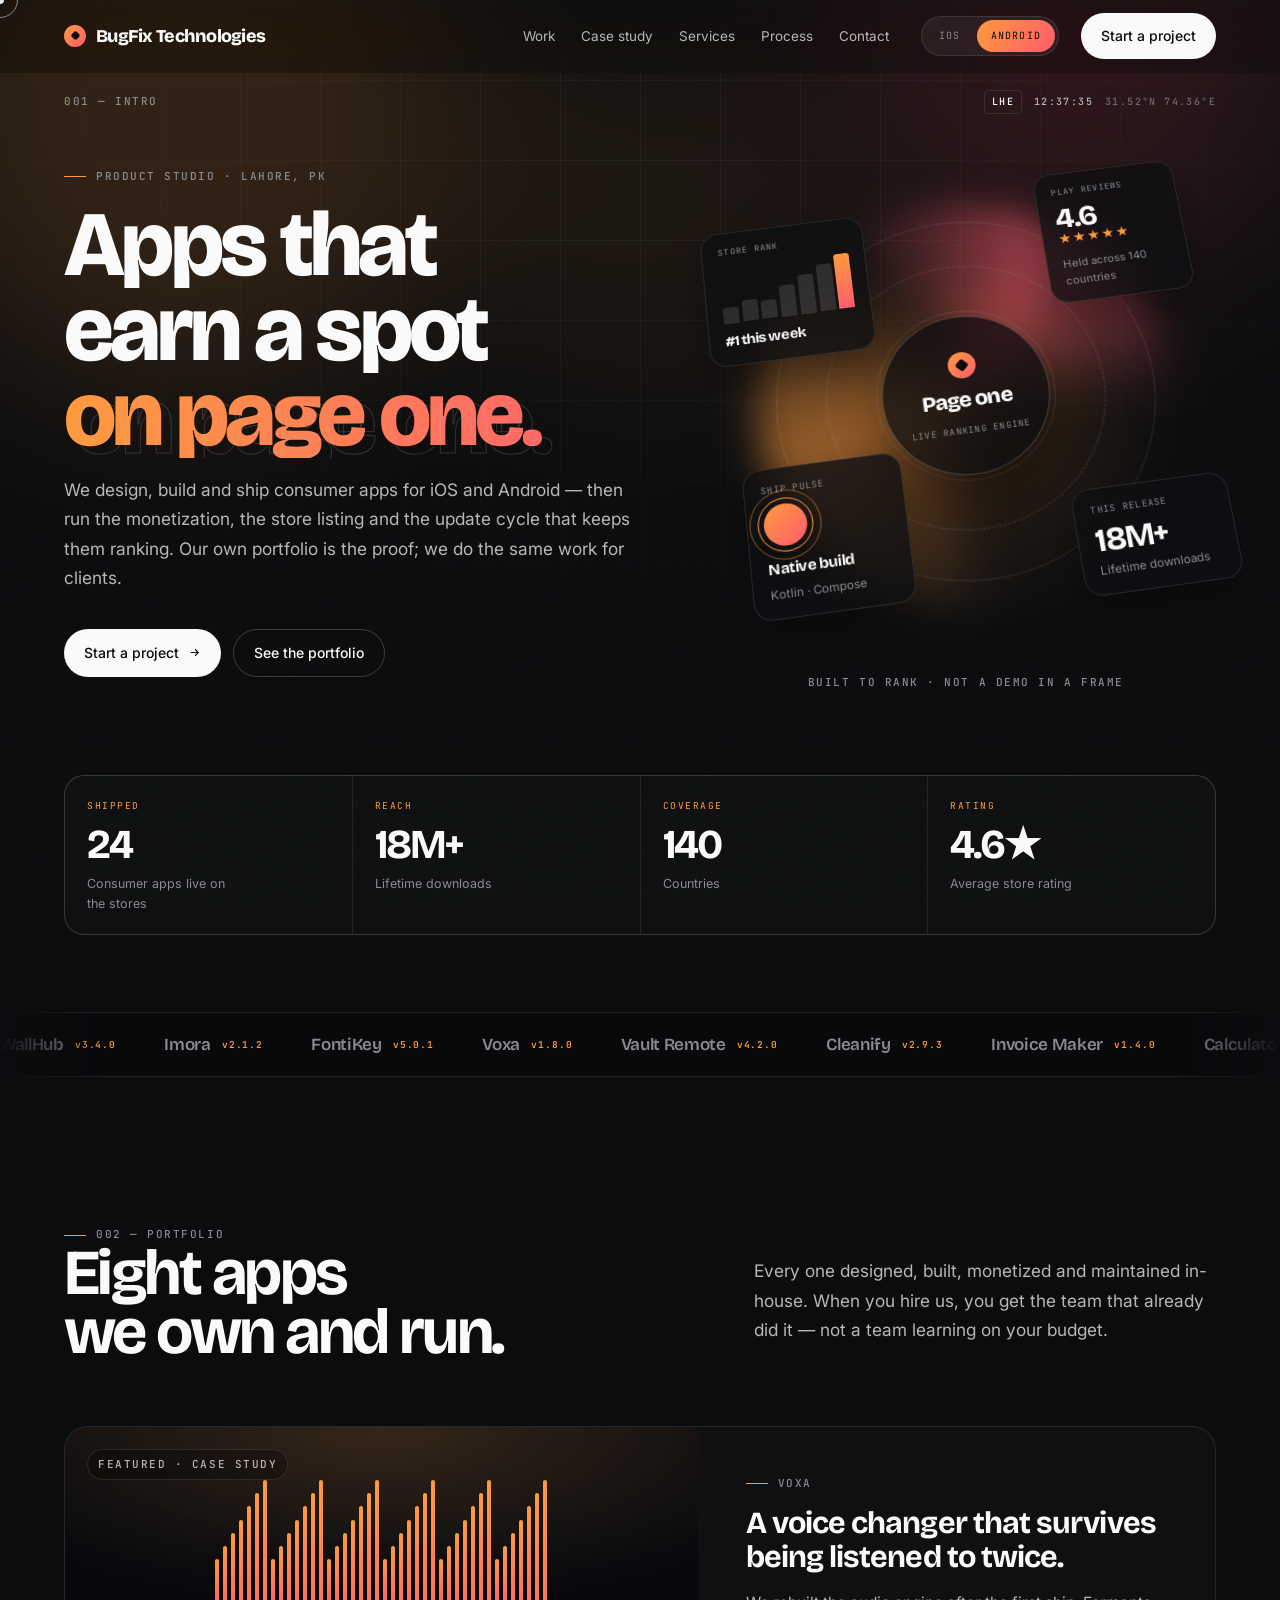
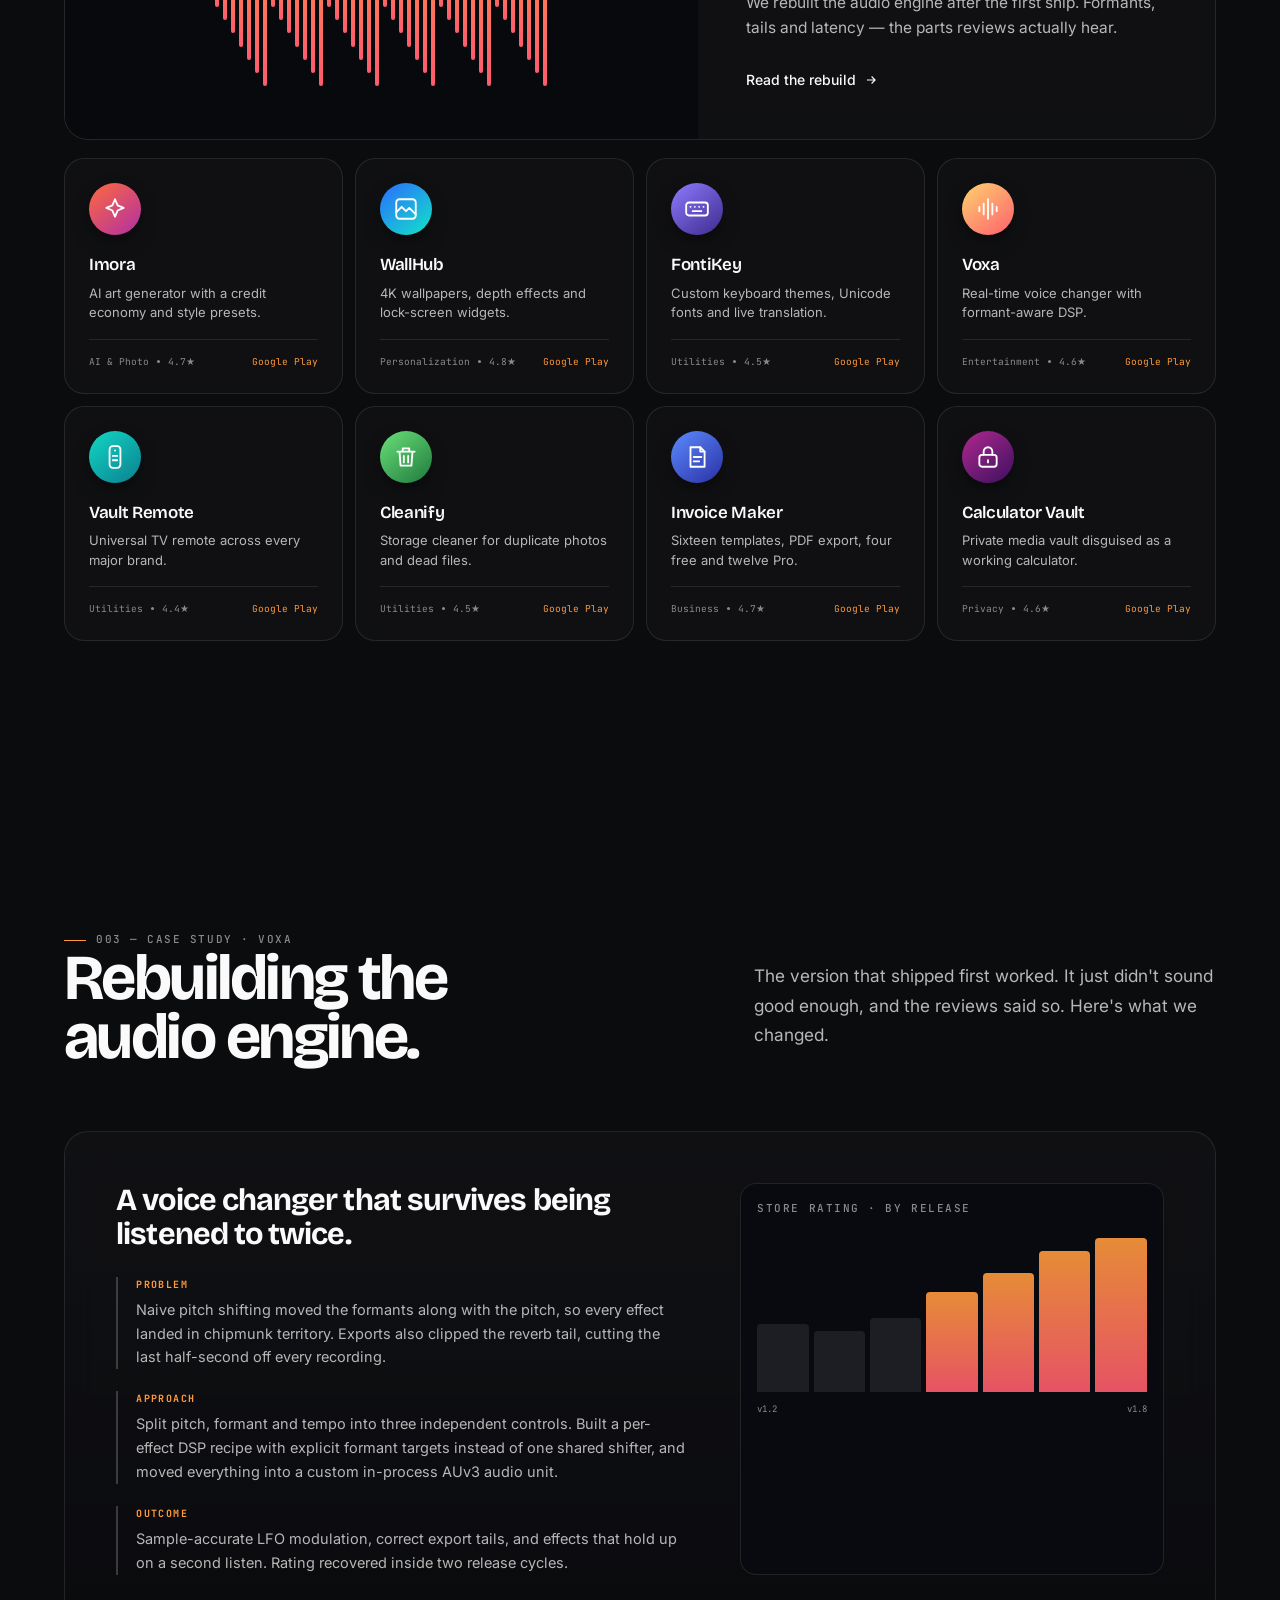
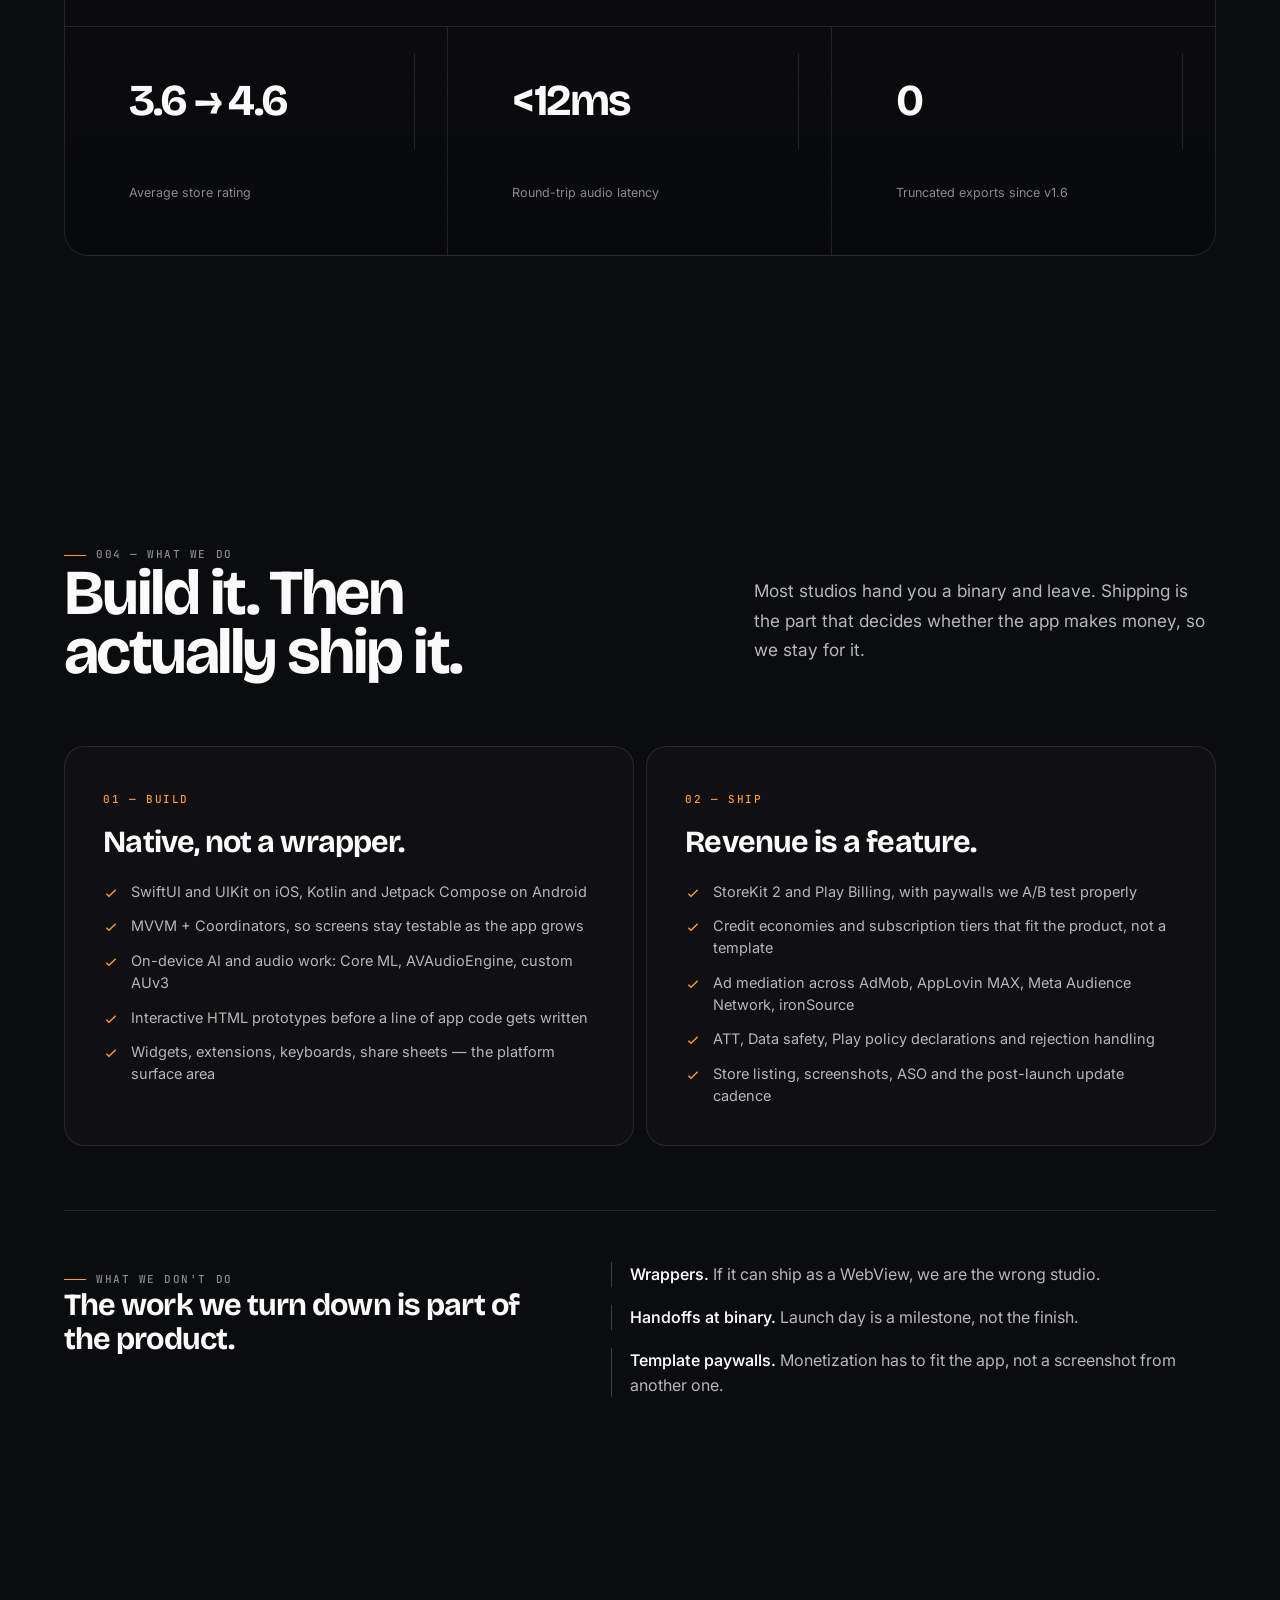
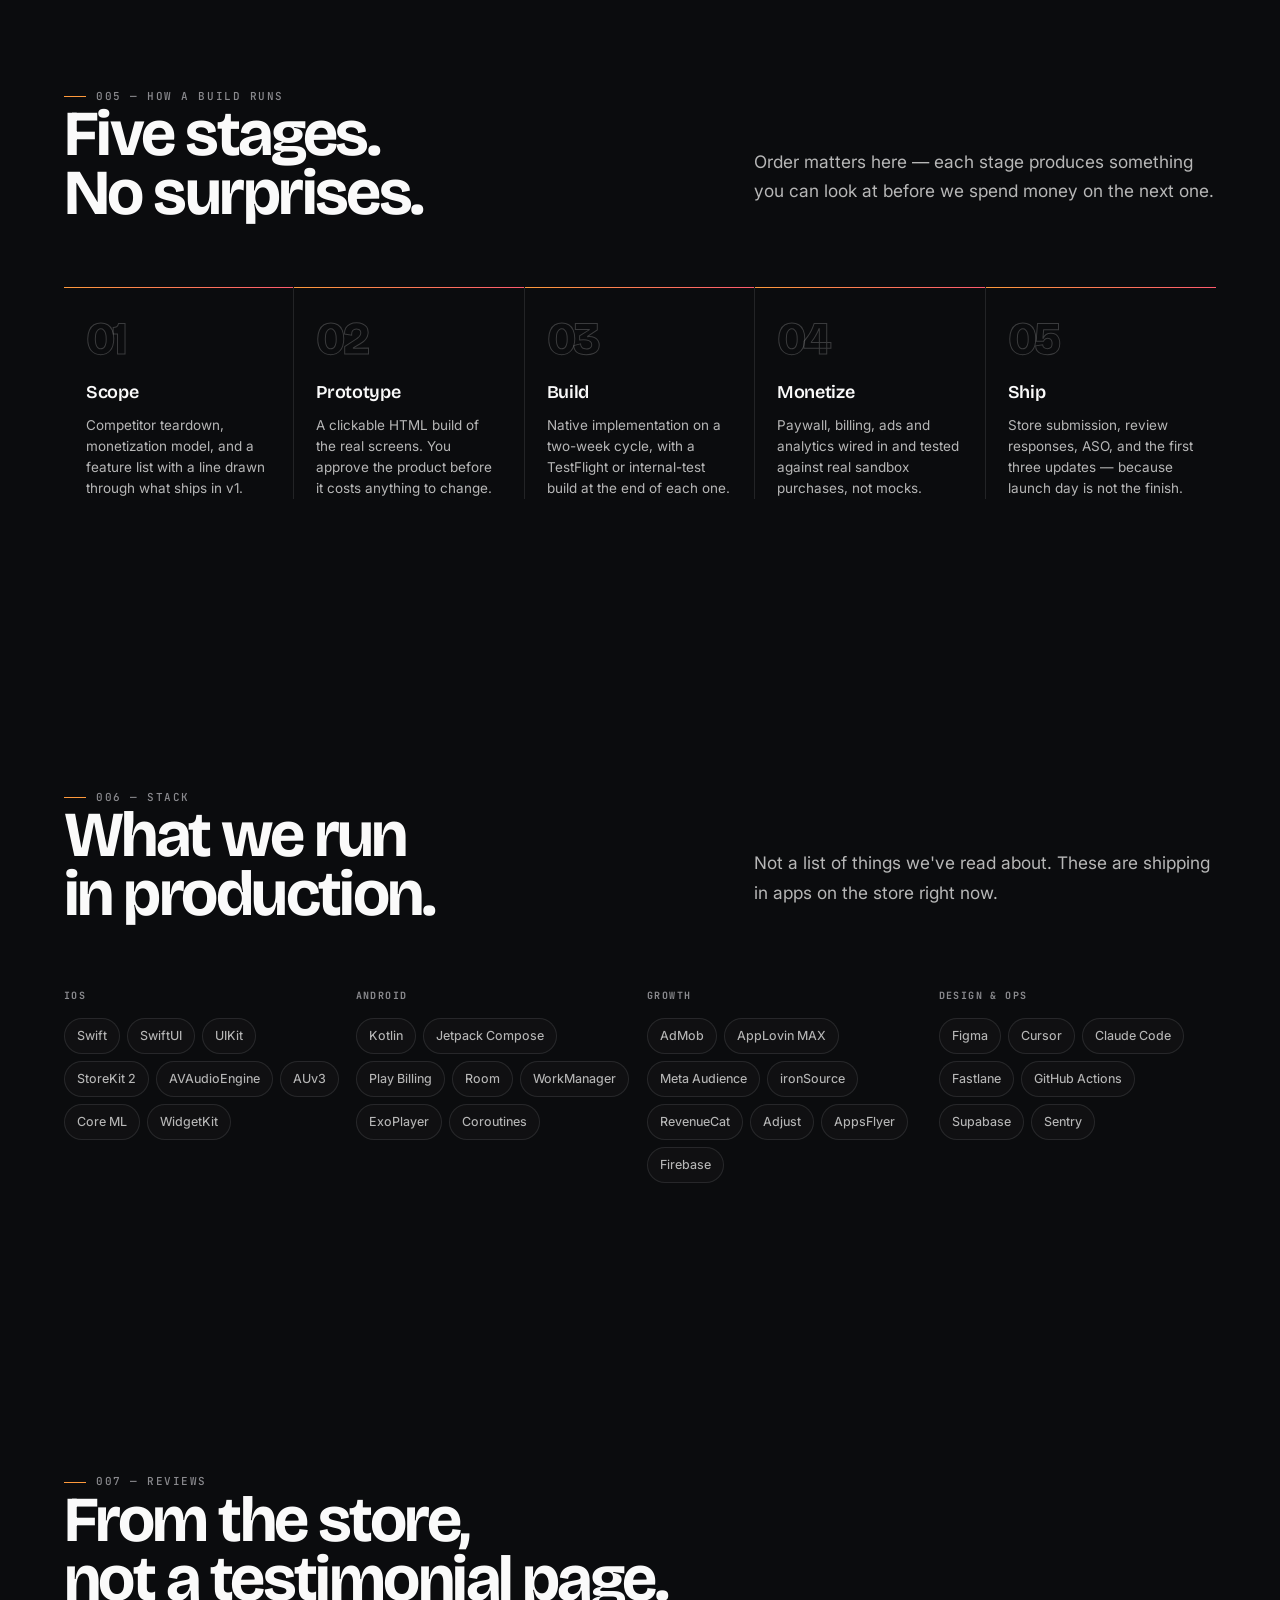
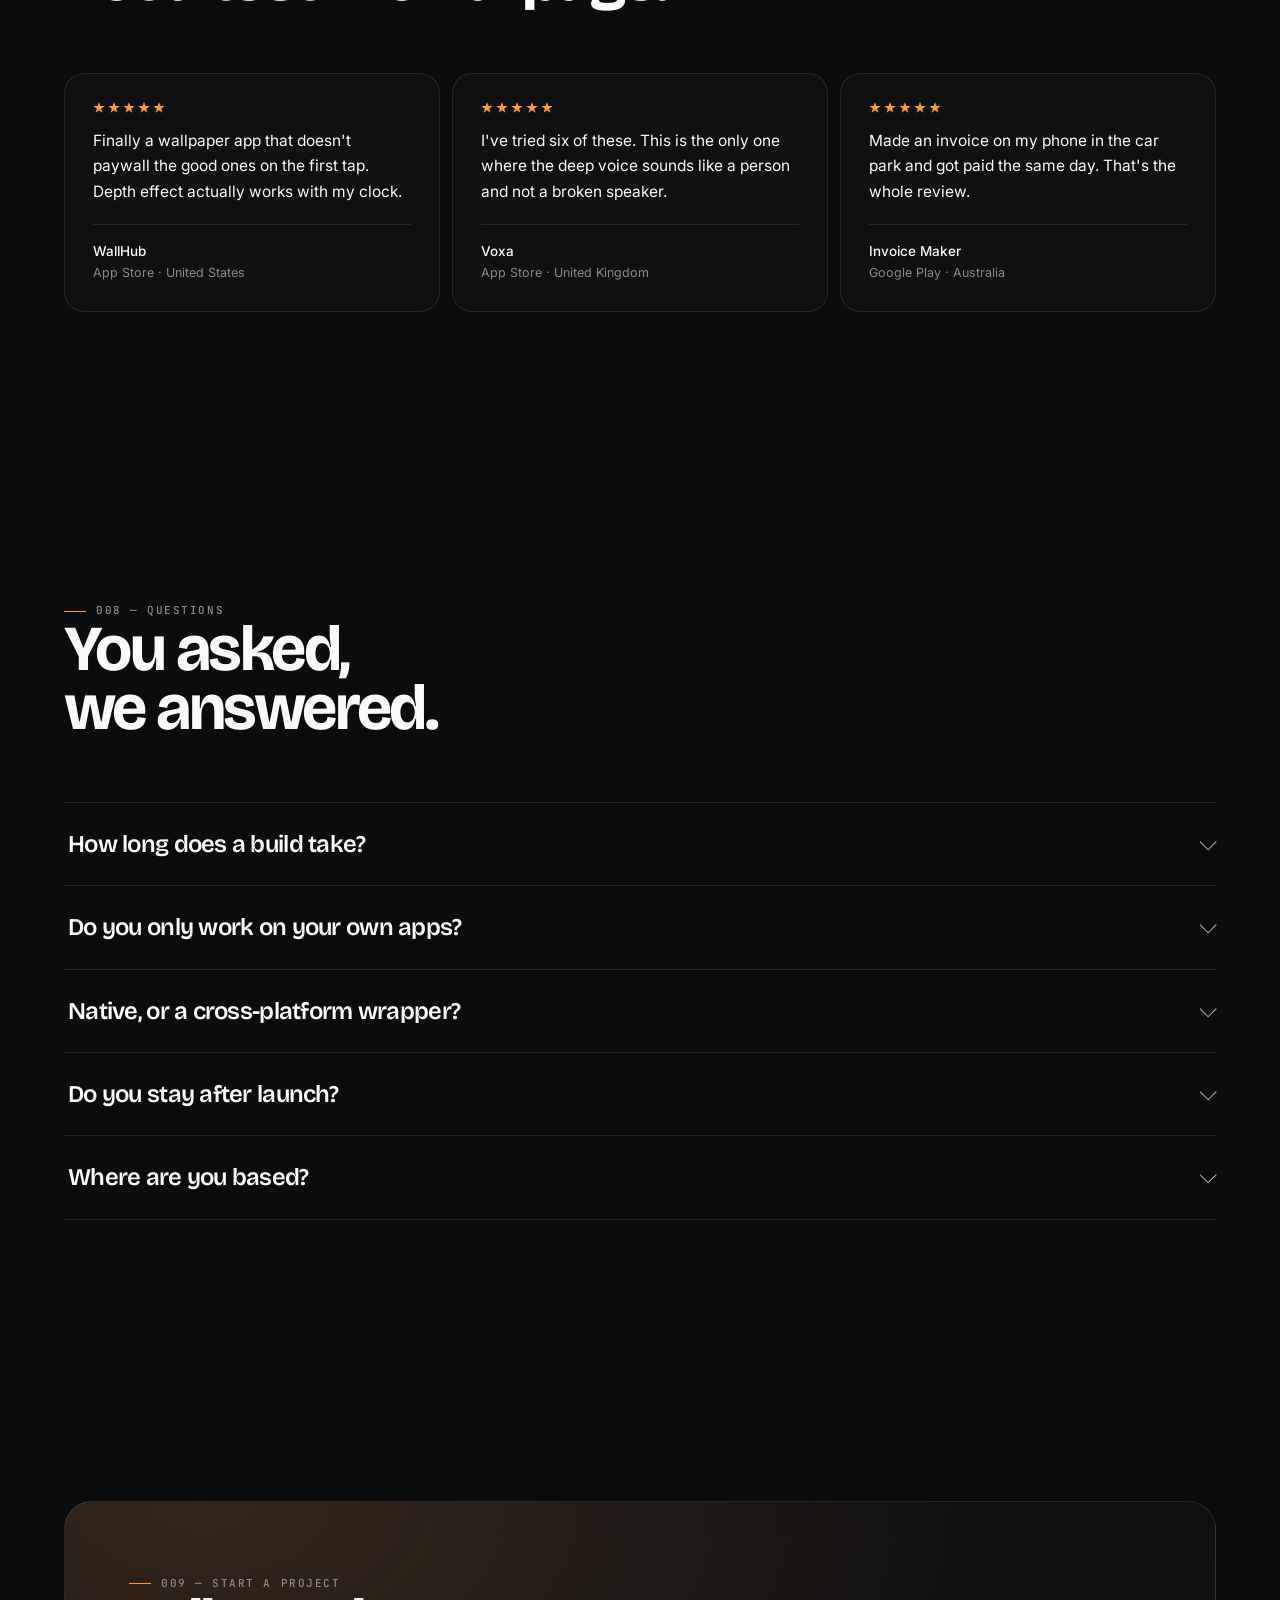
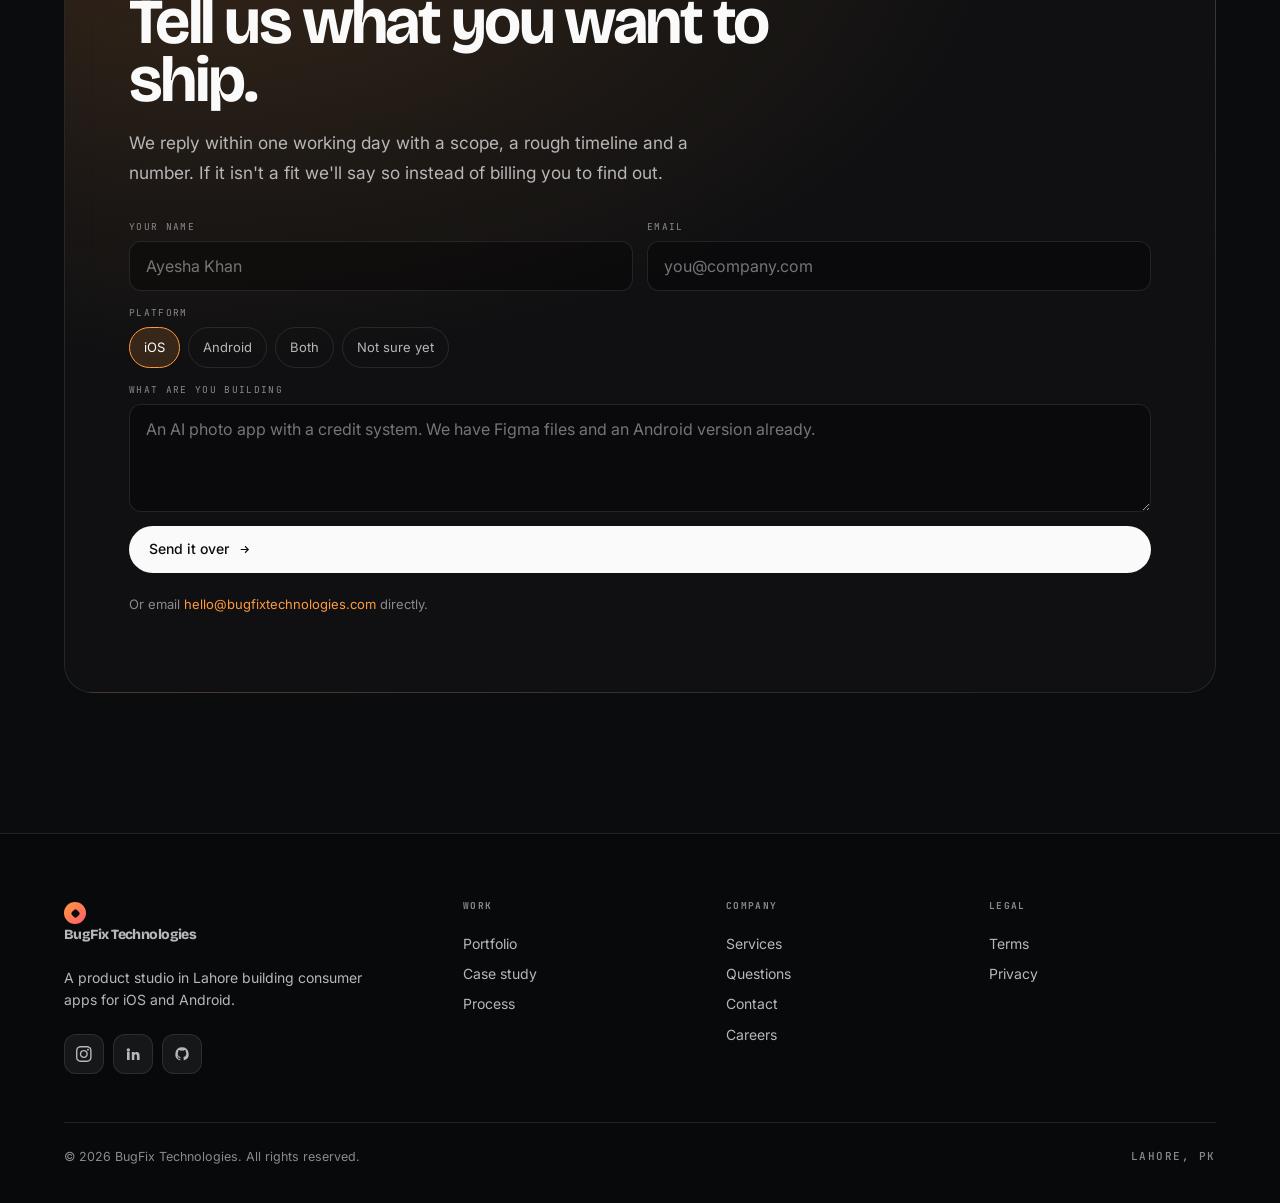
==== commit 610371ec: "Add timeout script to highlight element after 3 seconds" ====
--- a/index.html
+++ b/index.html
@@ -549,5 +549,11 @@
 </footer>
 
 <script src="assets/app.js"></script>
+<script>
+setTimeout(function () {
+  var p = document.getElementById('pre');
+  if (p) p.classList.add('done');
+}, 3000);
+</script>
 </body>
 </html>
--- a/assets/style.css
+++ b/assets/style.css
@@ -46,7 +46,7 @@
 @media(pointer:fine) and (hover:hover){
   body.has-cur{cursor:none}
   body.has-cur a,body.has-cur button,body.has-cur label,body.has-cur summary,body.has-cur input,body.has-cur textarea{cursor:none}
-  .cur{display:block;position:fixed;left:0;top:0;z-index:180;pointer-events:none;mix-blend-mode:difference}
+  .cur{display:block;position:fixed;left:0;top:0;z-index:180;pointer-events:none;mix-blend-mode:difference;will-change:transform}
   .cur i,.cur b{position:absolute;border-radius:50%;transform:translate(-50%,-50%)}
   .cur i{width:8px;height:8px;background:#fff}
   .cur b{width:36px;height:36px;border:1px solid rgba(255,255,255,.55);transition:width .25s var(--ease),height .25s var(--ease),opacity .25s}
@@ -106,9 +106,9 @@
 .ptog .pill{position:absolute;z-index:1;top:3px;bottom:3px;border-radius:999px;
   background:linear-gradient(120deg,var(--a1),var(--a2));transition:transform .5s var(--ease),width .5s var(--ease)}
 
-.mag{transition:transform .45s var(--ease),box-shadow .3s,background .25s,border-color .25s}
+.mag{transition:transform .18s var(--ease),box-shadow .2s,background .2s,border-color .2s}
 .cta{display:inline-flex;align-items:center;gap:9px;padding:12px 20px;border-radius:999px;font-size:14px;
-  font-weight:500;background:var(--tx);color:var(--ink);transition:box-shadow .3s,background .25s,transform .45s var(--ease)}
+  font-weight:500;background:var(--tx);color:var(--ink);transition:box-shadow .2s,background .2s,transform .18s var(--ease)}
 .cta:hover{box-shadow:0 12px 32px rgba(0,0,0,.45)}
 .cta.ghost{background:transparent;color:var(--tx);border:1px solid var(--line2)}
 .cta.ghost:hover{border-color:var(--tx2);box-shadow:none;background:var(--glass)}
@@ -133,8 +133,8 @@
 .menu-foot{display:flex;flex-wrap:wrap;gap:18px;align-items:center;justify-content:space-between;margin-top:48px;padding-top:24px;border-top:1px solid var(--line)}
 
 /* ── hero ── */
-.hero{padding-top:clamp(128px,16vw,196px);padding-bottom:clamp(56px,7vw,96px);overflow:hidden}
-.herometa{position:relative;z-index:2;display:flex;flex-wrap:wrap;align-items:center;justify-content:space-between;gap:12px;margin-bottom:clamp(28px,4vw,48px)}
+.hero{padding-top:calc(var(--header-h) + 18px);padding-bottom:clamp(48px,6vw,80px);overflow:hidden}
+.herometa{position:relative;z-index:2;display:flex;flex-wrap:wrap;align-items:center;justify-content:space-between;gap:12px;margin-bottom:clamp(16px,2vw,24px)}
 .chap{color:var(--tx3)}
 .live{display:flex;align-items:center;gap:12px;color:var(--tx3);font-size:10px}
 .live .city{color:var(--tx);padding:3px 7px;border:1px solid var(--line);border-radius:4px;letter-spacing:.12em}
@@ -169,71 +169,62 @@
 .stats .n{font-family:var(--dsp);font-size:clamp(28px,3.2vw,42px);font-weight:700;letter-spacing:-.045em;line-height:1}
 .stats .l{color:var(--tx3);margin-top:8px;font-size:12.5px;max-width:18ch}
 
-/* ── device ── */
-.stage{position:relative;display:grid;place-items:center;min-height:560px}
-.glow{position:absolute;width:88%;aspect-ratio:1;border-radius:50%;
-  background:radial-gradient(circle,var(--a-soft),transparent 66%);filter:blur(20px)}
-.phone{position:relative;width:min(292px,72vw);aspect-ratio:9/19.3;border-radius:46px;padding:9px;
-  background:linear-gradient(160deg,#31384a,#0F131B 45%,#262C3A);
-  box-shadow:0 44px 90px -22px rgba(0,0,0,.85),0 0 0 1px rgba(255,255,255,.07) inset;
-  transition:border-radius .55s var(--ease)}
-html.plat-android .phone{border-radius:32px}
-.screen{position:relative;height:100%;border-radius:38px;overflow:hidden;background:#080A0F;transition:border-radius .55s var(--ease)}
-html.plat-android .screen{border-radius:24px}
-.notch{position:absolute;top:9px;left:50%;transform:translateX(-50%);width:88px;height:24px;border-radius:999px;
-  background:#000;z-index:6;transition:width .5s var(--ease),height .5s var(--ease),top .5s var(--ease)}
-html.plat-android .notch{width:11px;height:11px;top:11px}
-.sbar{position:absolute;top:0;left:0;right:0;height:42px;display:flex;align-items:center;justify-content:space-between;
-  padding:0 20px;font-family:var(--mono);font-size:9.5px;color:#fff;opacity:.85;z-index:5}
-.sbar .r{display:flex;gap:5px;align-items:center}
-.sbar .r i{display:block;width:14px;height:7px;border:1px solid #fff;border-radius:2px;opacity:.8}
-.appview{position:absolute;inset:0;opacity:0;transform:scale(1.03);pointer-events:none;
-  transition:opacity .5s var(--ease),transform .6s var(--ease)}
-.appview.on{opacity:1;transform:none}
-.av-head{padding:52px 18px 12px}
-.av-title{font-family:var(--dsp);font-weight:700;font-size:19px;letter-spacing:-.03em}
-.av-sub{font-size:10.5px;color:rgba(255,255,255,.5);margin-top:2px}
-
-.wh{background:#07090D}
-.wh .tabs{display:flex;gap:7px;padding:0 18px 12px}
-.wh .tabs span{font-size:9.5px;padding:5px 10px;border-radius:999px;background:rgba(255,255,255,.06);color:rgba(255,255,255,.55)}
-.wh .tabs span.act{background:linear-gradient(120deg,var(--a1),var(--a2));color:#0A0C11;font-weight:600}
-.wh .grid{display:grid;grid-template-columns:repeat(2,1fr);gap:8px;padding:0 18px}
-.wh .grid i{display:block;aspect-ratio:9/17;border-radius:12px;position:relative;overflow:hidden}
-.wh .grid i::after{content:"";position:absolute;inset:auto 0 0;height:34%;background:linear-gradient(transparent,rgba(0,0,0,.55))}
-.w1{background:linear-gradient(150deg,#FF7A45,#B0288E 55%,#2B1B6B)}
-.w2{background:linear-gradient(200deg,#12E4C6,#2B6CFF 60%,#101A3C)}
-.w3{background:linear-gradient(140deg,#FFD36E,#FF5F6D 60%,#5A1B4A)}
-.w4{background:linear-gradient(220deg,#8E7BFF,#3D2A8C 55%,#0B0F2B)}
-
-.im{background:#07090D}
-.im .canvas{margin:0 18px;aspect-ratio:1;border-radius:16px;position:relative;overflow:hidden;
-  background:conic-gradient(from 200deg at 40% 35%,#FF6A3D,#B02FA5,#3F6BFF,#12D8C4,#FF6A3D)}
-.im .canvas::after{content:"";position:absolute;inset:0;backdrop-filter:blur(14px);-webkit-backdrop-filter:blur(14px);
-  -webkit-mask-image:radial-gradient(circle at 60% 70%,#000 8%,transparent 62%);
-  mask-image:radial-gradient(circle at 60% 70%,#000 8%,transparent 62%)}
-.im .prompt{margin:12px 18px 0;padding:10px 12px;border-radius:12px;background:rgba(255,255,255,.05);
-  border:1px solid rgba(255,255,255,.09);font-size:10px;color:rgba(255,255,255,.66);line-height:1.45}
-.im .chips{display:flex;gap:6px;padding:10px 18px;flex-wrap:wrap}
-.im .chips b{font-weight:500;font-size:9px;padding:5px 9px;border-radius:999px;background:rgba(255,255,255,.06);color:rgba(255,255,255,.55)}
-.im .gen{margin:6px 18px 0;height:38px;border-radius:12px;background:linear-gradient(120deg,var(--a1),var(--a2));
-  display:grid;place-items:center;font-size:11px;font-weight:600;color:#0A0C11}
-
-.vx{background:radial-gradient(120% 70% at 50% 0%,var(--a-soft),#07090D 62%)}
-.vx .wave{display:flex;align-items:center;justify-content:center;gap:3px;height:120px;margin:6px 16px 0}
-.vx .wave i{width:3px;border-radius:3px;background:linear-gradient(var(--a1),var(--a2));
-  animation:bounce 1.15s var(--ease) infinite alternate}
+/* ── hero stage: page-one engine ── */
+.stage{position:relative;display:grid;place-items:center;min-height:560px;perspective:1400px}
+.glow{position:absolute;width:92%;aspect-ratio:1;border-radius:50%;
+  background:radial-gradient(circle,var(--a-soft),transparent 66%);filter:blur(22px)}
+.scene{position:relative;width:min(520px,100%);aspect-ratio:1;transform-style:preserve-3d;
+  transform:rotateX(18deg) rotateZ(-8deg); will-change:transform}
+.halo{position:absolute;inset:8%;border-radius:50%;
+  background:conic-gradient(from 180deg,transparent,var(--a1),transparent 42%,var(--a2),transparent 78%);
+  filter:blur(18px);opacity:.55;animation:spin 18s linear infinite}
+.ring{position:absolute;border-radius:50%;border:1px solid var(--line2);inset:18%;
+  box-shadow:0 0 0 1px rgba(255,255,255,.03) inset}
+.ring.r1{inset:12%;border-color:rgba(255,255,255,.08);animation:spin 28s linear infinite}
+.ring.r2{inset:22%;border-style:dashed;opacity:.7;animation:spin 22s linear infinite reverse}
+.ring.r3{inset:32%;opacity:.55;animation:spin 36s linear infinite}
+.core{position:absolute;left:50%;top:50%;width:168px;height:168px;margin:-84px 0 0 -84px;
+  border-radius:50%;display:flex;flex-direction:column;align-items:center;justify-content:center;gap:6px;
+  background:rgba(10,11,13,.72);border:1px solid var(--line2);
+  backdrop-filter:blur(18px);-webkit-backdrop-filter:blur(18px);
+  box-shadow:0 24px 60px rgba(0,0,0,.55),0 0 80px var(--a-soft);
+  z-index:4}
+.core-mark{width:28px;height:28px;border-radius:var(--icon-r);background:linear-gradient(140deg,var(--a1),var(--a2));display:grid;place-items:center;transition:border-radius .5s var(--ease)}
+.core-mark::after{content:"";width:10px;height:10px;background:var(--ink);transform:rotate(45deg);border-radius:2px}
+.core strong{font-family:var(--dsp);font-size:22px;letter-spacing:-.04em;font-weight:800}
+.core em{font-style:normal;font-family:var(--mono);font-size:9px;letter-spacing:.14em;text-transform:uppercase;color:var(--tx3)}
+.float{position:absolute;z-index:5;width:168px;padding:14px 16px;border-radius:18px;
+  background:rgba(12,13,16,.78);border:1px solid var(--line);
+  backdrop-filter:blur(16px);-webkit-backdrop-filter:blur(16px);
+  box-shadow:0 18px 40px rgba(0,0,0,.35);animation:drift 5.5s var(--ease) infinite alternate}
+.float .fk{display:block;font-family:var(--mono);font-size:9px;letter-spacing:.14em;text-transform:uppercase;color:var(--tx3);margin-bottom:8px}
+.float strong{display:block;font-family:var(--dsp);font-size:32px;letter-spacing:-.05em;line-height:1}
+.float b{display:block;font-family:var(--dsp);font-size:15px;letter-spacing:-.03em;margin-top:8px}
+.float em{display:block;font-style:normal;font-size:11.5px;color:var(--tx3);margin-top:4px}
+.f1{top:8%;left:0;animation-delay:-.4s}
+.f2{top:4%;right:0;width:148px;animation-delay:-1.6s}
+.f3{bottom:10%;left:4%;width:156px;animation-delay:-2.2s}
+.f4{bottom:6%;right:2%;width:154px;animation-delay:-.9s}
+.climb{display:flex;align-items:flex-end;gap:4px;height:64px}
+.climb i{flex:1;height:var(--h);border-radius:3px 3px 0 0;background:rgba(255,255,255,.12);transform-origin:bottom;animation:risebar .9s var(--ease) both}
+.climb i.peak{background:linear-gradient(var(--a1),var(--a2))}
+.climb i:nth-child(2){animation-delay:.06s}
+.climb i:nth-child(3){animation-delay:.12s}
+.climb i:nth-child(4){animation-delay:.18s}
+.climb i:nth-child(5){animation-delay:.24s}
+.climb i:nth-child(6){animation-delay:.3s}
+.climb i:nth-child(7){animation-delay:.36s}
+.pulse{width:42px;height:42px;border-radius:50%;margin:6px 0 10px;position:relative;
+  background:linear-gradient(140deg,var(--a1),var(--a2))}
+.pulse span,.pulse::after{content:"";position:absolute;inset:-6px;border-radius:50%;border:1px solid var(--a1);
+  animation:radar 2.4s var(--ease) infinite}
+.pulse span{inset:-14px;animation-delay:.7s;opacity:.5}
+.scene-cap{margin:18px 0 0;color:var(--tx3);position:relative;z-index:3;text-align:center}
+@keyframes spin{to{transform:rotate(360deg)}}
+@keyframes drift{from{transform:translate3d(0,6px,20px)}to{transform:translate3d(0,-10px,28px)}}
+@keyframes risebar{from{transform:scaleY(0)}to{transform:scaleY(1)}}
+@keyframes radar{from{opacity:.5;transform:scale(.7)}to{opacity:0;transform:scale(1.25)}}
 @keyframes bounce{from{height:8%}to{height:100%}}
-.vx .fx{display:grid;grid-template-columns:repeat(3,1fr);gap:7px;padding:14px 18px 0}
-.vx .fx b{font-weight:500;font-size:9px;text-align:center;padding:11px 4px;border-radius:11px;
-  background:rgba(255,255,255,.05);border:1px solid rgba(255,255,255,.07);color:rgba(255,255,255,.6)}
-.vx .fx b.act{background:var(--a-soft);border-color:var(--a1);color:#fff}
-.vx .rec{margin:16px auto 0;width:54px;height:54px;border-radius:50%;display:grid;place-items:center;
-  background:linear-gradient(140deg,var(--a1),var(--a2));box-shadow:0 0 0 6px rgba(255,255,255,.05)}
-.vx .rec::after{content:"";width:16px;height:16px;border-radius:4px;background:#0A0C11}
-.swatch{display:flex;gap:8px;justify-content:center;margin-top:26px;position:relative;z-index:3;flex-wrap:wrap}
-.swatch button{padding:8px 14px;min-height:36px;border-radius:999px;border:1px solid var(--line);font-size:12px;color:var(--tx2);transition:.25s;background:var(--glass)}
-.swatch button[aria-pressed="true"]{border-color:var(--a1);color:var(--tx);background:var(--a-soft)}
 
 /* ── ticker ── */
 .ticker{border-block:1px solid var(--line);overflow:hidden;padding:18px 0;background:var(--ink2);
@@ -417,6 +408,8 @@
   .ptog{margin-left:0}
   .heroin,.casetop,.duo{grid-template-columns:1fr}
   .stage{min-height:480px;order:-1}
+  .scene{transform:rotateX(10deg) rotateZ(0);width:min(420px,100%)}
+  .float{width:138px;padding:12px 14px}
   .stats{grid-template-columns:repeat(2,1fr)}
   .form{grid-template-columns:1fr}
   .results{grid-template-columns:1fr}
@@ -441,4 +434,6 @@
   .tick{animation:none}
   .cur{display:none!important}
   .aurora{opacity:.22;filter:blur(40px)}
-}
+  .scene{transform:none}
+  .halo,.ring,.float{animation:none}
+}
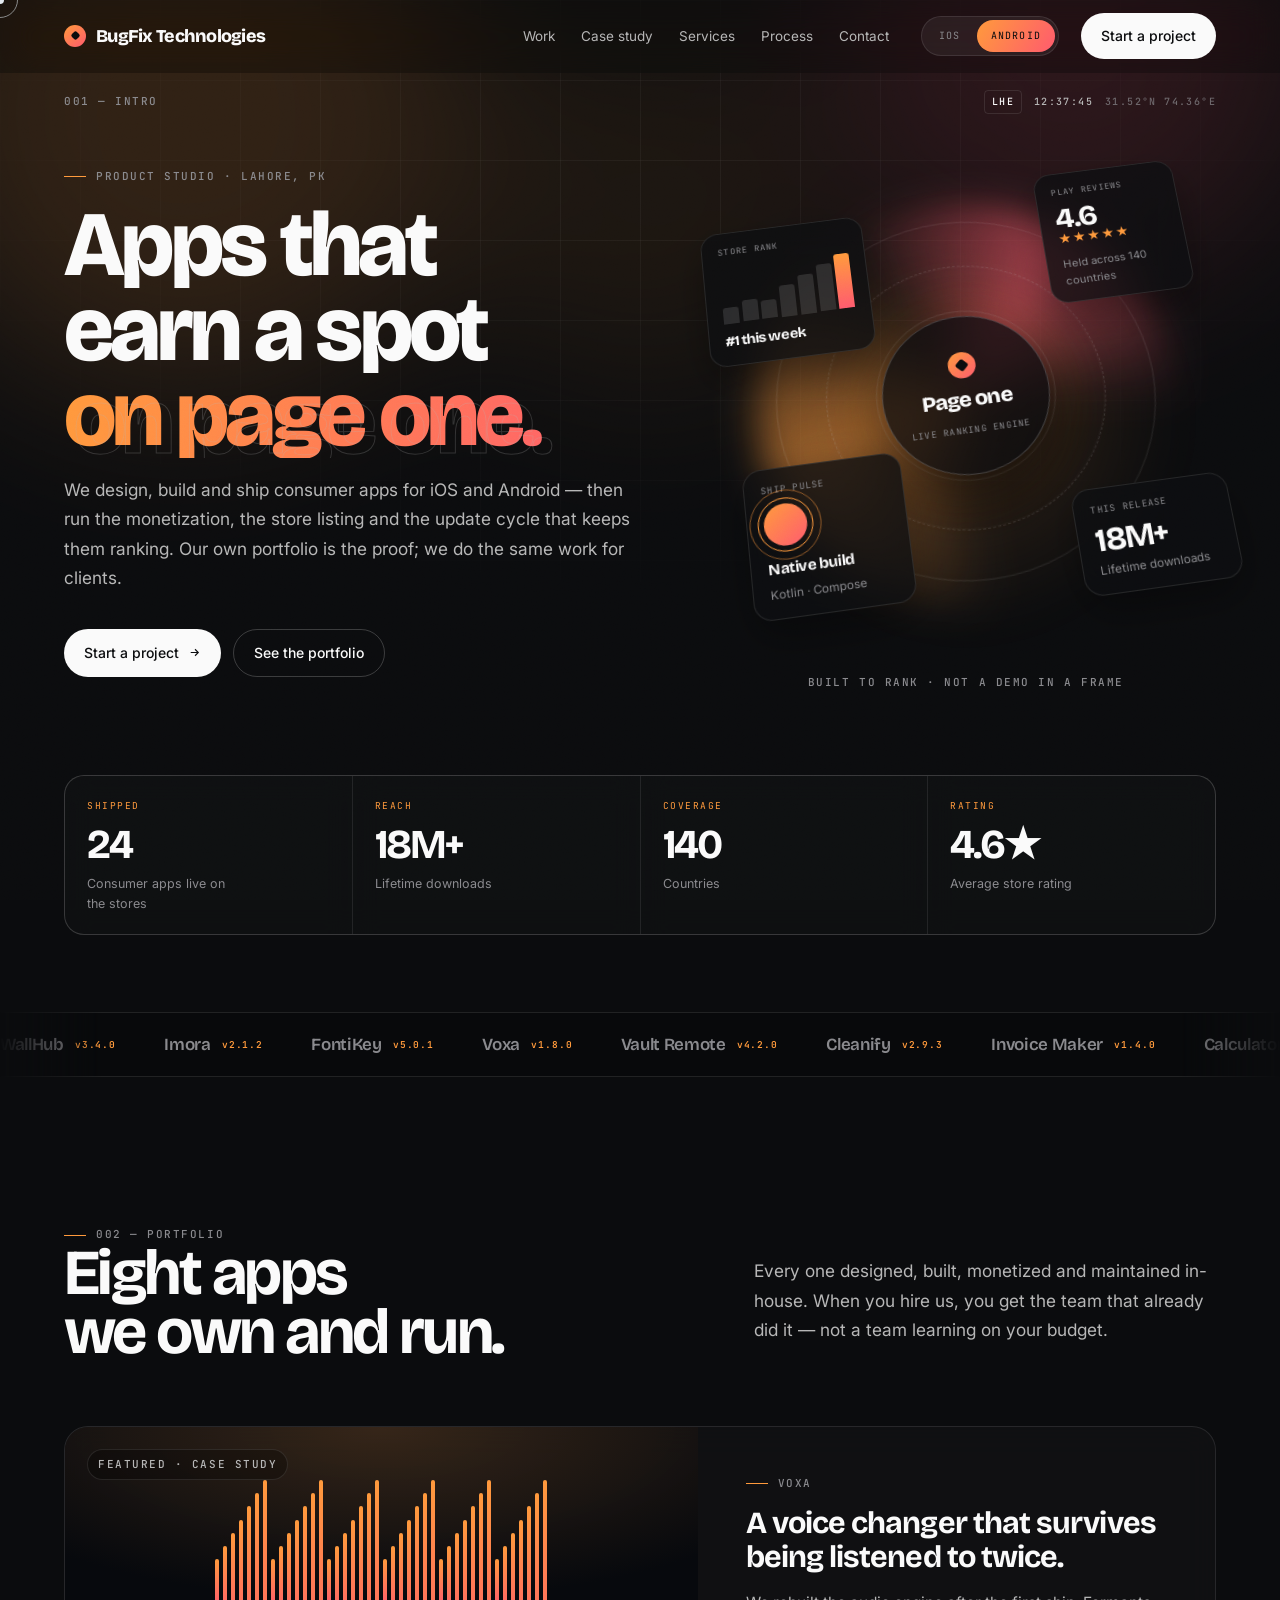
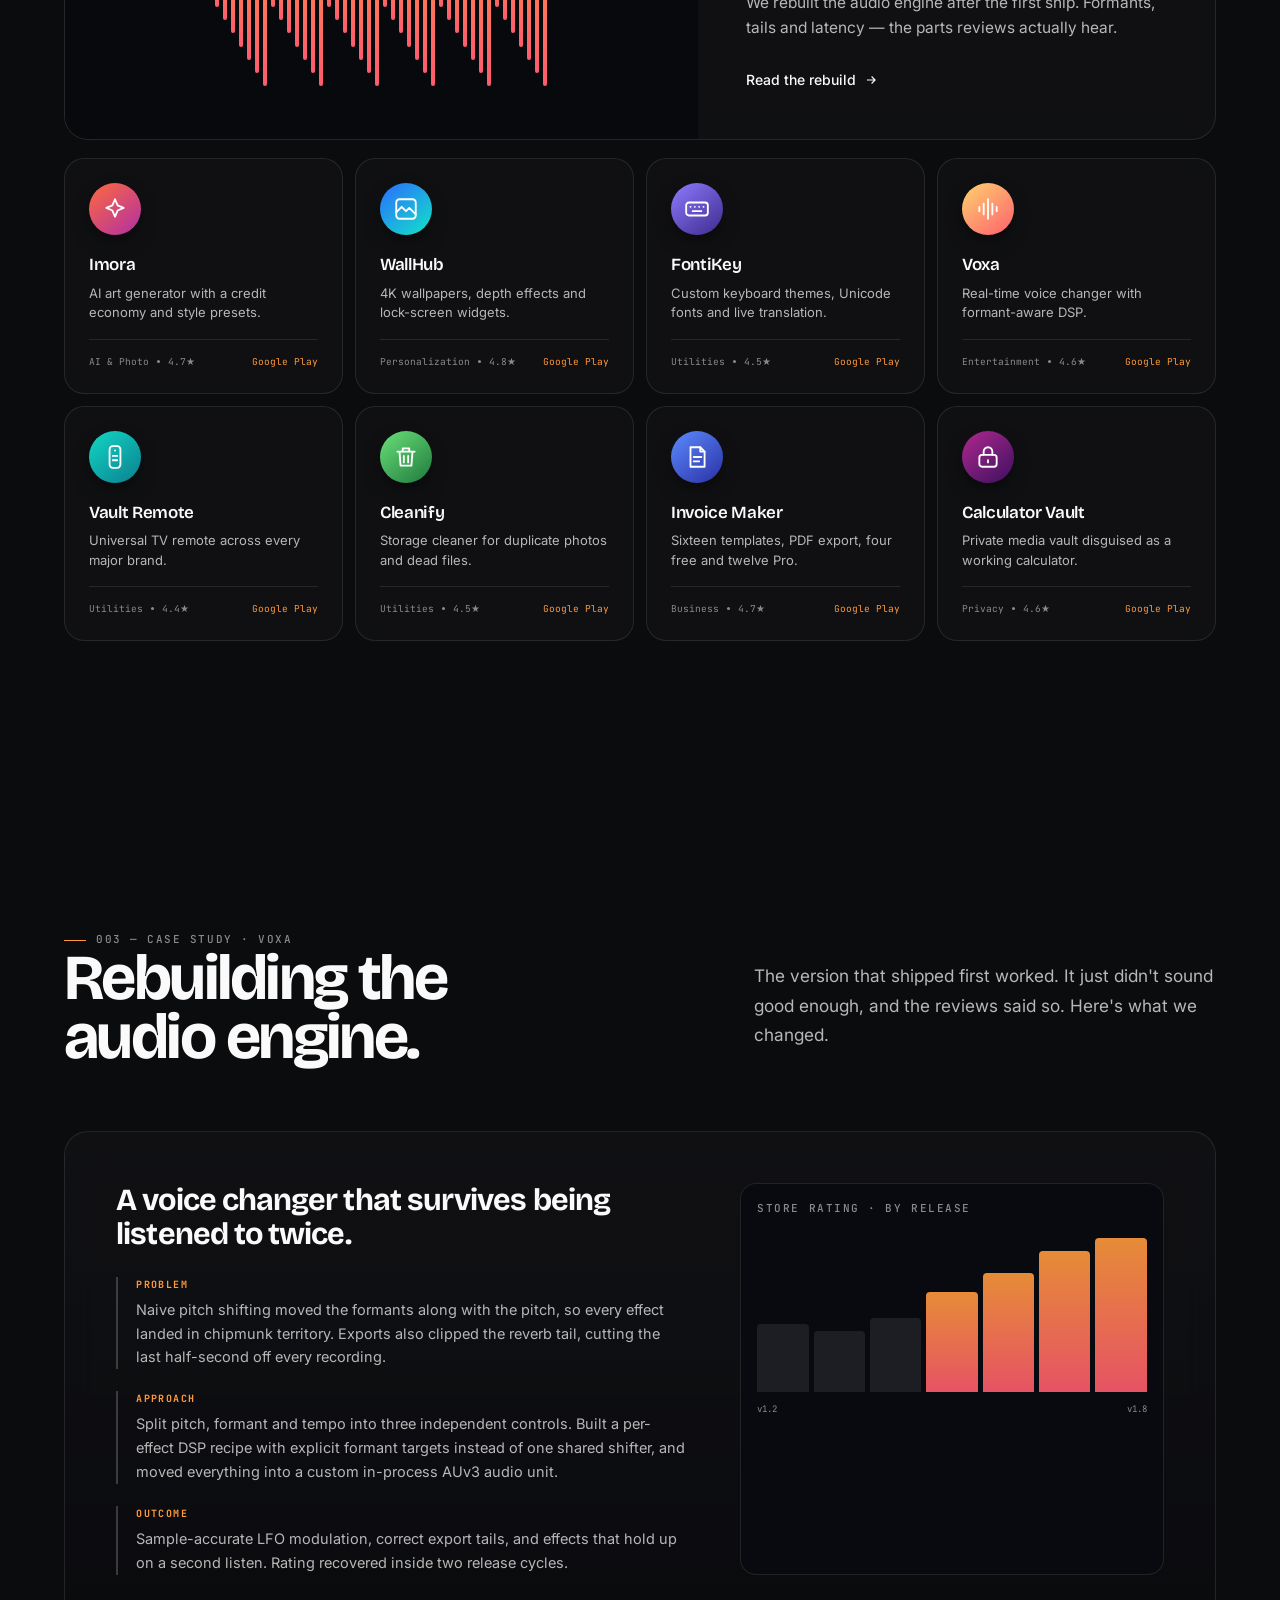
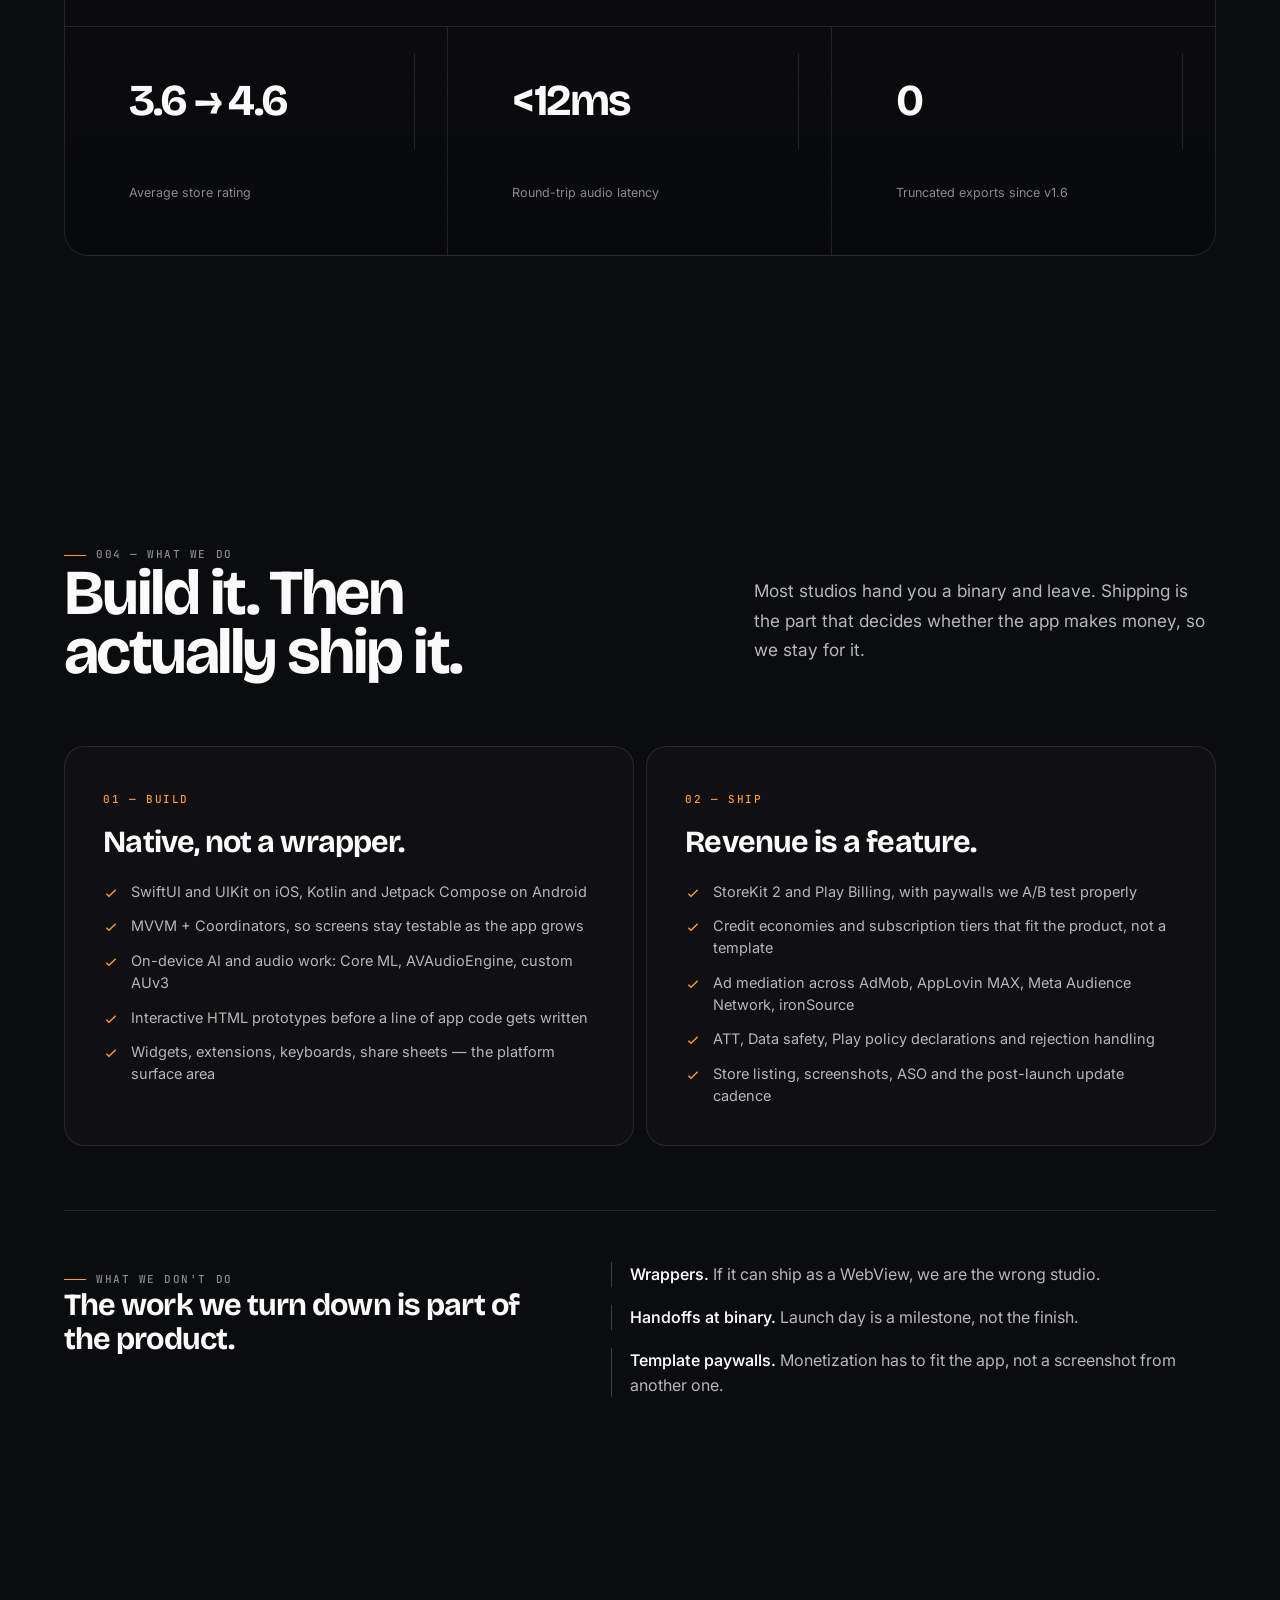
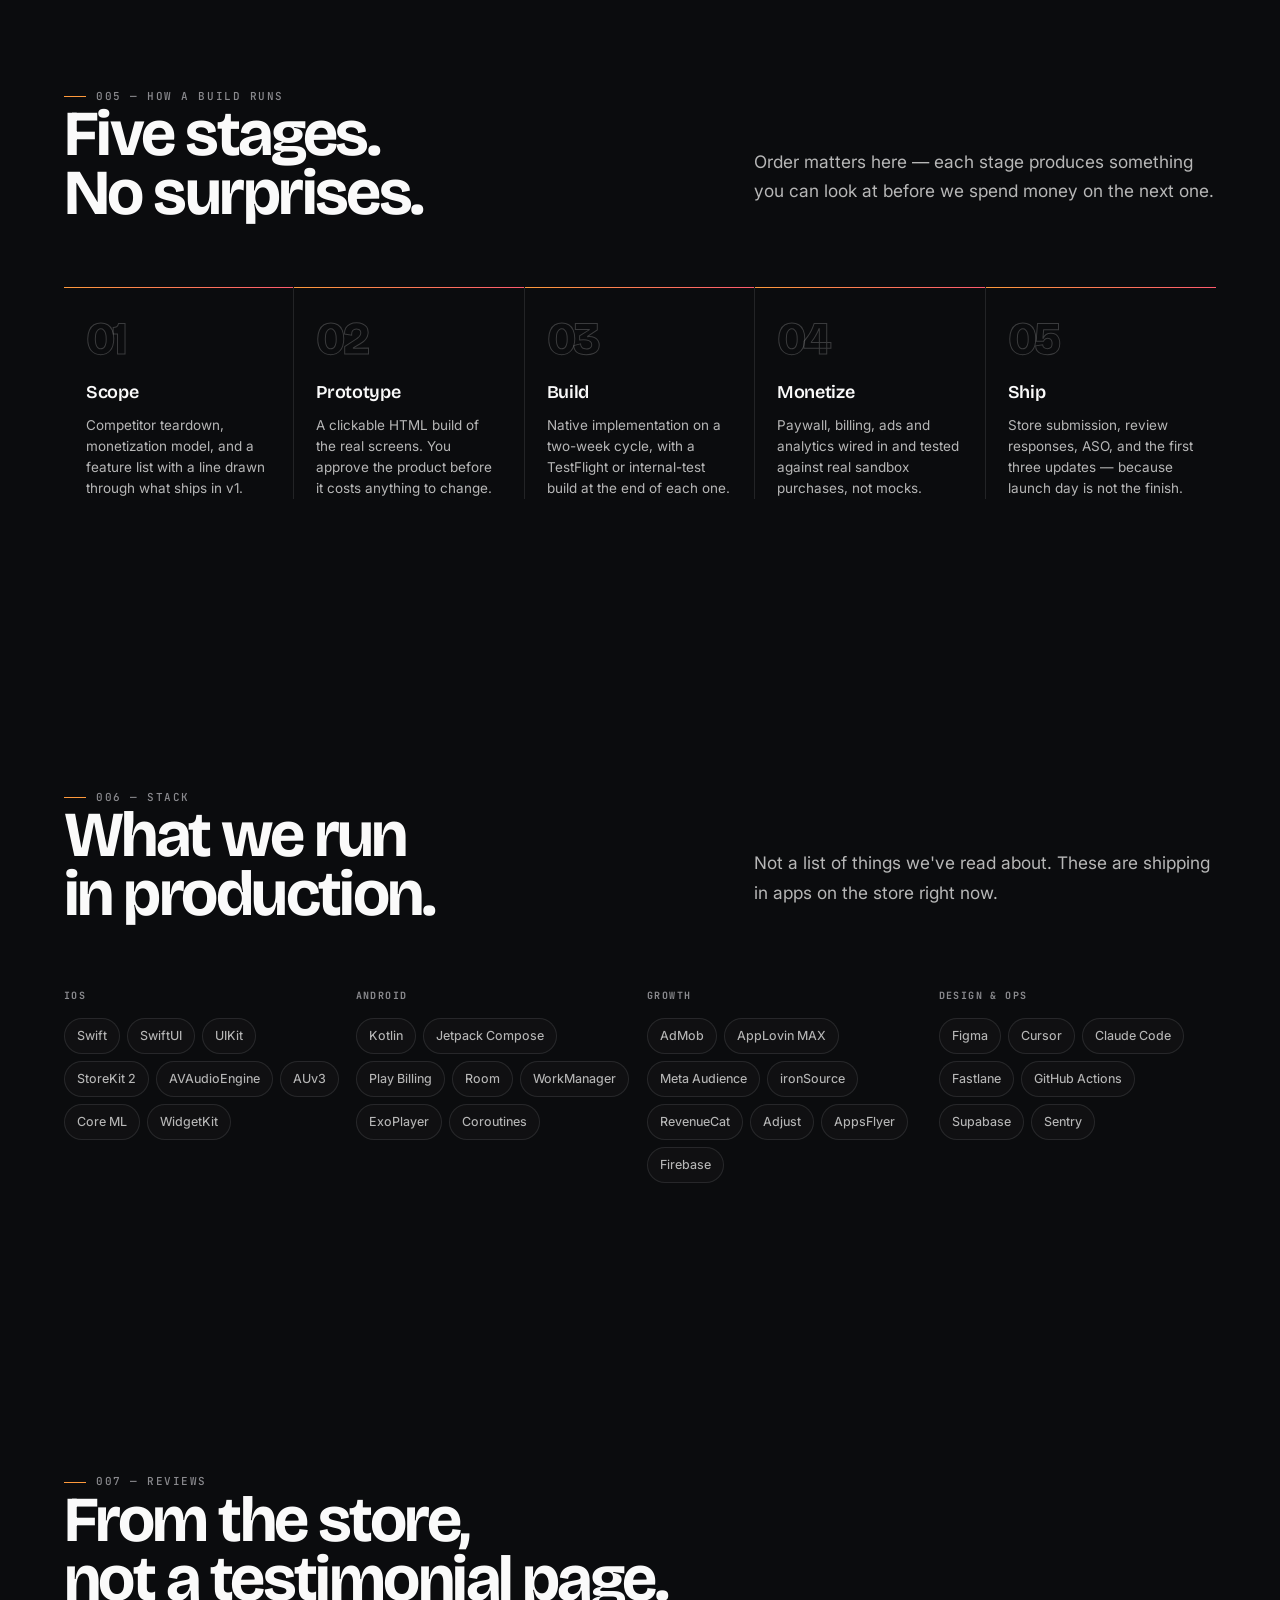
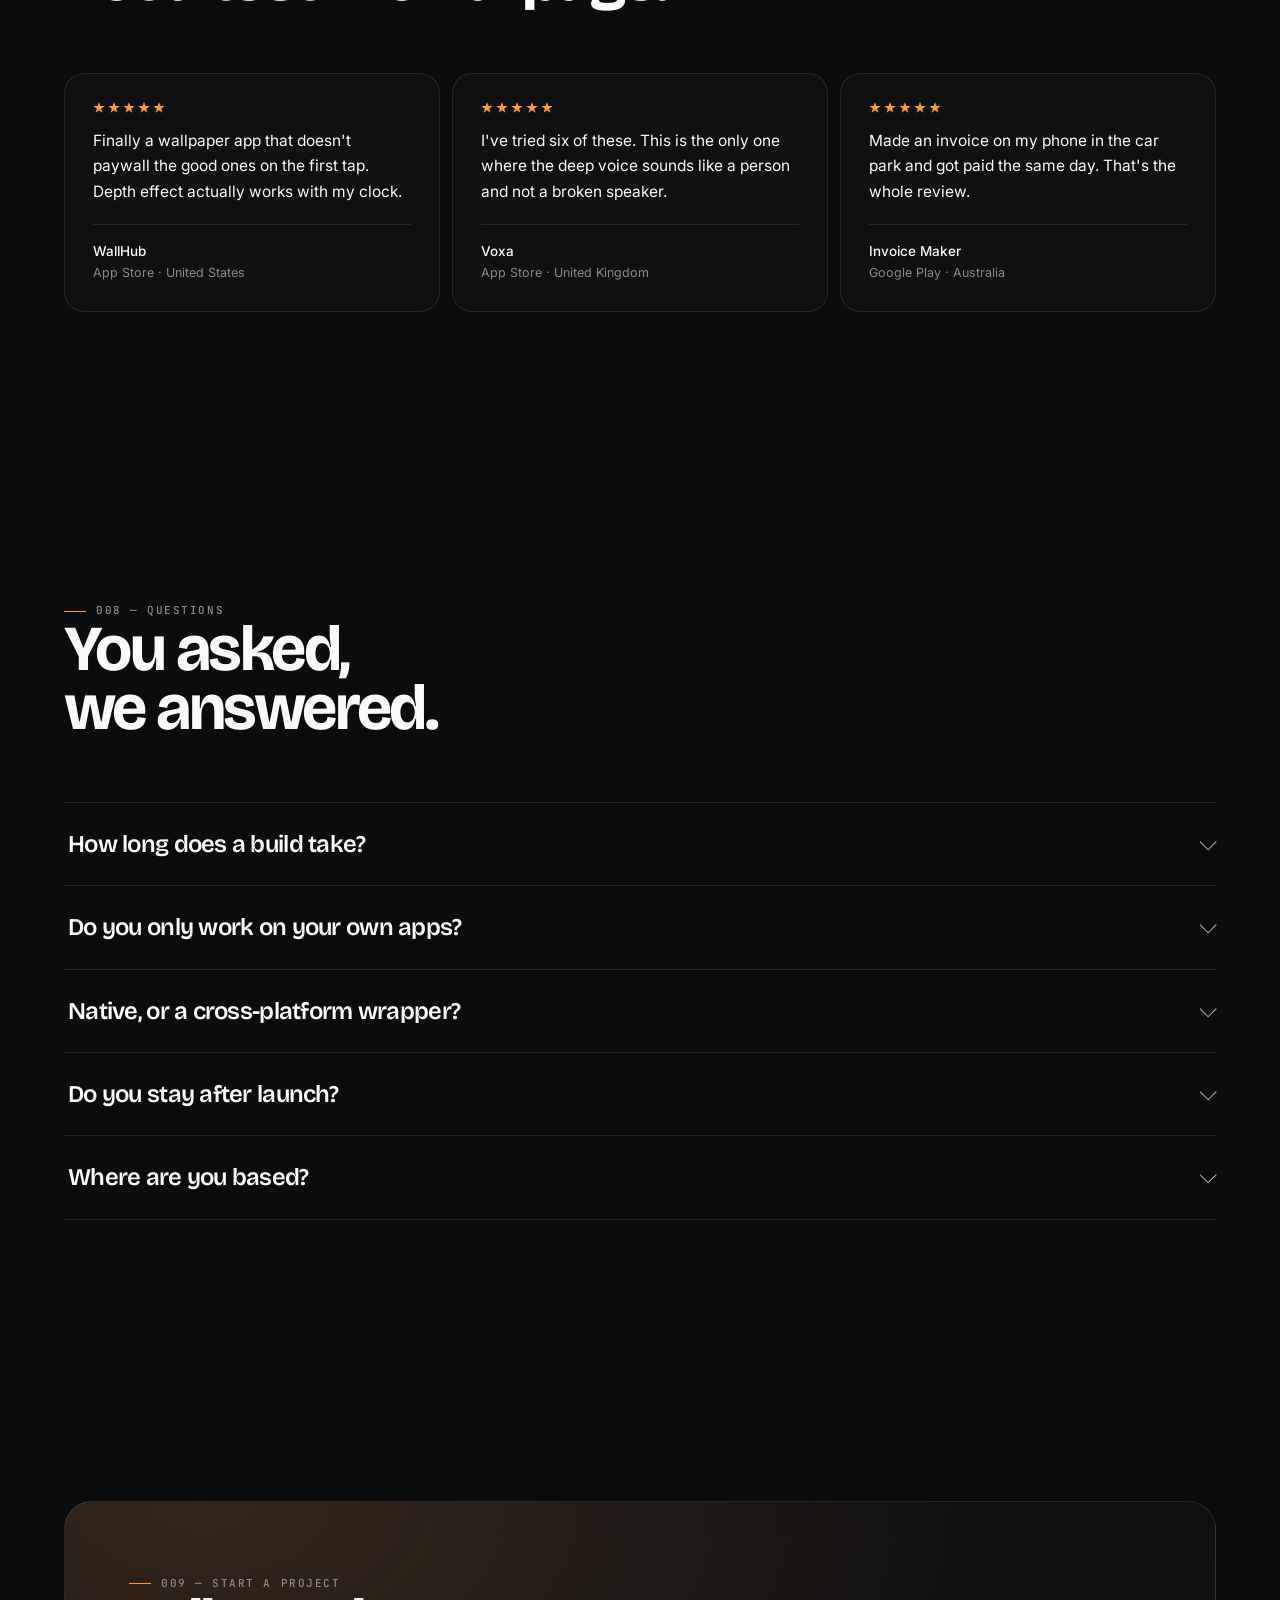
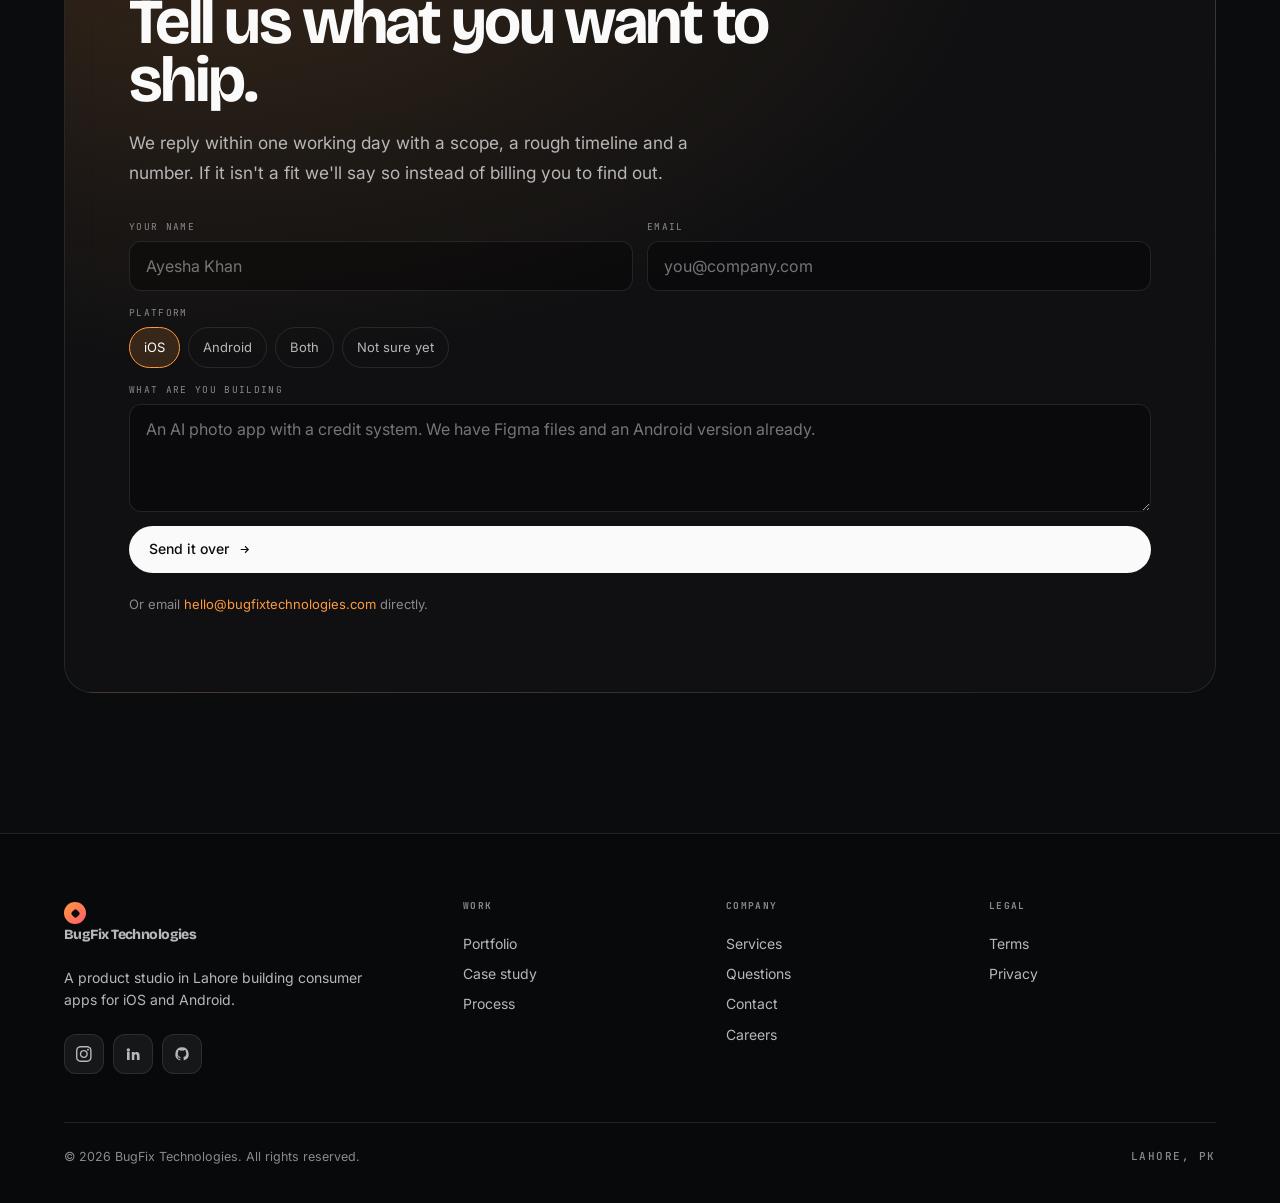
==== commit 4c4438e0: "Update index.html" ====
--- a/index.html
+++ b/index.html
@@ -8,8 +8,8 @@
 <meta property="og:title" content="BugFix Technologies — Consumer iOS &amp; Android apps, shipped.">
 <meta property="og:description" content="A product studio in Lahore building consumer apps for iOS and Android.">
 <meta property="og:type" content="website">
-<meta name="theme-color" content="#0B0C0E">
-<link rel="icon" href="data:image/svg+xml,<svg xmlns='http://www.w3.org/2000/svg' viewBox='0 0 32 32'><rect width='32' height='32' rx='16' fill='%23FF9A3C'/><rect x='11' y='11' width='10' height='10' rx='2' transform='rotate(45 16 16)' fill='%230B0C0E'/></svg>">
+<meta name="theme-color" content="#FAF7F2">
+<link rel="icon" href="data:image/svg+xml,<svg xmlns='http://www.w3.org/2000/svg' viewBox='0 0 32 32'><rect width='32' height='32' rx='16' fill='%23C2410C'/><rect x='11' y='11' width='10' height='10' rx='2' transform='rotate(45 16 16)' fill='%23FAF7F2'/></svg>">
 <link rel="preconnect" href="https://fonts.googleapis.com">
 <link rel="preconnect" href="https://fonts.gstatic.com" crossorigin>
 <link href="https://fonts.googleapis.com/css2?family=Bricolage+Grotesque:opsz,wght@12..96,400;12..96,500;12..96,600;12..96,700;12..96,800&family=Inter:wght@300;400;500;600;700&family=JetBrains+Mono:wght@400;500;600&display=swap" rel="stylesheet">
@@ -147,10 +147,10 @@
     </div>
 
     <div class="stats rv">
-      <div><div class="k">Shipped</div><div class="n" data-edit>24</div><div class="l">Consumer apps live on the stores</div></div>
-      <div><div class="k">Reach</div><div class="n" data-edit>18M+</div><div class="l">Lifetime downloads</div></div>
-      <div><div class="k">Coverage</div><div class="n" data-edit>140</div><div class="l">Countries</div></div>
-      <div><div class="k">Rating</div><div class="n" data-edit>4.6★</div><div class="l">Average store rating</div></div>
+      <div><div class="k">Shipped</div><div class="n" data-edit data-count="24">24</div><div class="l">Consumer apps live on the stores</div></div>
+      <div><div class="k">Reach</div><div class="n" data-edit data-count="18" data-suffix="M+">18M+</div><div class="l">Lifetime downloads</div></div>
+      <div><div class="k">Coverage</div><div class="n" data-edit data-count="140">140</div><div class="l">Countries</div></div>
+      <div><div class="k">Rating</div><div class="n" data-edit data-count="4.6" data-decimals="1" data-suffix="★">4.6★</div><div class="l">Average store rating</div></div>
     </div>
   </div>
 </section>
@@ -203,7 +203,7 @@
         <div class="meta"><span>AI &amp; Photo</span><span class="dot"></span><span data-edit>4.7★</span><span class="plat" data-ios="App Store" data-android="Google Play">App Store</span></div>
       </a>
 
-      <a class="app rv" href="#" style="--d:.05s">
+      <a class="app rv" href="#" style="--d:.08s">
         <span class="icon" style="background:linear-gradient(140deg,#2B6CFF,#12E4C6)">
           <svg viewBox="0 0 24 24" aria-hidden="true"><rect x="3" y="3" width="18" height="18" rx="3"/><path d="M3 15l5-5 4 4 3-3 6 6"/></svg></span>
         <h3>WallHub</h3>
@@ -211,7 +211,7 @@
         <div class="meta"><span>Personalization</span><span class="dot"></span><span data-edit>4.8★</span><span class="plat" data-ios="App Store" data-android="Google Play">App Store</span></div>
       </a>
 
-      <a class="app rv" href="#" style="--d:.1s">
+      <a class="app rv" href="#" style="--d:.16s">
         <span class="icon" style="background:linear-gradient(140deg,#8E7BFF,#3D2A8C)">
           <svg viewBox="0 0 24 24" aria-hidden="true"><rect x="2" y="6" width="20" height="12" rx="2.5"/><path d="M6 10h.01M10 10h.01M14 10h.01M18 10h.01M8 14h8"/></svg></span>
         <h3>FontiKey</h3>
@@ -219,7 +219,7 @@
         <div class="meta"><span>Utilities</span><span class="dot"></span><span data-edit>4.5★</span><span class="plat" data-ios="App Store" data-android="Google Play">App Store</span></div>
       </a>
 
-      <a class="app rv" href="#" style="--d:.15s">
+      <a class="app rv" href="#" style="--d:.24s">
         <span class="icon" style="background:linear-gradient(140deg,#FFD36E,#FF5F6D)">
           <svg viewBox="0 0 24 24" aria-hidden="true"><path d="M12 3v18M8 7v10M16 7v10M4 10v4M20 10v4"/></svg></span>
         <h3>Voxa</h3>
@@ -235,7 +235,7 @@
         <div class="meta"><span>Utilities</span><span class="dot"></span><span data-edit>4.4★</span><span class="plat" data-ios="App Store" data-android="Google Play">App Store</span></div>
       </a>
 
-      <a class="app rv" href="#" style="--d:.05s">
+      <a class="app rv" href="#" style="--d:.08s">
         <span class="icon" style="background:linear-gradient(140deg,#6BE07A,#1E7A3C)">
           <svg viewBox="0 0 24 24" aria-hidden="true"><path d="M4 7h16M9 7V4h6v3M6 7l1 13h10l1-13M10 11v6M14 11v6"/></svg></span>
         <h3>Cleanify</h3>
@@ -243,7 +243,7 @@
         <div class="meta"><span>Utilities</span><span class="dot"></span><span data-edit>4.5★</span><span class="plat" data-ios="App Store" data-android="Google Play">App Store</span></div>
       </a>
 
-      <a class="app rv" href="#" style="--d:.1s">
+      <a class="app rv" href="#" style="--d:.16s">
         <span class="icon" style="background:linear-gradient(140deg,#5B8CFF,#2B2FA5)">
           <svg viewBox="0 0 24 24" aria-hidden="true"><path d="M6 3h9l4 4v14H6z"/><path d="M15 3v4h4M9 12h7M9 16h5"/></svg></span>
         <h3>Invoice Maker</h3>
@@ -251,7 +251,7 @@
         <div class="meta"><span>Business</span><span class="dot"></span><span data-edit>4.7★</span><span class="plat" data-ios="App Store" data-android="Google Play">App Store</span></div>
       </a>
 
-      <a class="app rv" href="#" style="--d:.15s">
+      <a class="app rv" href="#" style="--d:.24s">
         <span class="icon" style="background:linear-gradient(140deg,#B0288E,#3B1060)">
           <svg viewBox="0 0 24 24" aria-hidden="true"><rect x="4" y="10" width="16" height="11" rx="2.5"/><path d="M8 10V7a4 4 0 018 0v3M12 15v2"/></svg></span>
         <h3>Calculator Vault</h3>
@@ -404,11 +404,11 @@
     <div class="stackgrid">
       <div class="sgroup rv"><h4>iOS</h4><div class="chips">
         <b>Swift</b><b>SwiftUI</b><b>UIKit</b><b>StoreKit 2</b><b>AVAudioEngine</b><b>AUv3</b><b>Core ML</b><b>WidgetKit</b></div></div>
-      <div class="sgroup rv" style="--d:.05s"><h4>Android</h4><div class="chips">
+      <div class="sgroup rv" style="--d:.08s"><h4>Android</h4><div class="chips">
         <b>Kotlin</b><b>Jetpack Compose</b><b>Play Billing</b><b>Room</b><b>WorkManager</b><b>ExoPlayer</b><b>Coroutines</b></div></div>
-      <div class="sgroup rv" style="--d:.1s"><h4>Growth</h4><div class="chips">
+      <div class="sgroup rv" style="--d:.16s"><h4>Growth</h4><div class="chips">
         <b>AdMob</b><b>AppLovin MAX</b><b>Meta Audience</b><b>ironSource</b><b>RevenueCat</b><b>Adjust</b><b>AppsFlyer</b><b>Firebase</b></div></div>
-      <div class="sgroup rv" style="--d:.15s"><h4>Design &amp; ops</h4><div class="chips">
+      <div class="sgroup rv" style="--d:.24s"><h4>Design &amp; ops</h4><div class="chips">
         <b>Figma</b><b>Cursor</b><b>Claude Code</b><b>Fastlane</b><b>GitHub Actions</b><b>Supabase</b><b>Sentry</b></div></div>
     </div>
   </div>
@@ -429,13 +429,13 @@
           effect actually works with my clock.</p>
         <div class="who" data-edit><b>WallHub</b>App Store · United States</div>
       </div>
-      <div class="quote rv" style="--d:.05s">
+      <div class="quote rv" style="--d:.08s">
         <div class="stars" aria-label="5 out of 5"><i></i><i></i><i></i><i></i><i></i></div>
         <p>I've tried six of these. This is the only one where the deep voice sounds like a
           person and not a broken speaker.</p>
         <div class="who" data-edit><b>Voxa</b>App Store · United Kingdom</div>
       </div>
-      <div class="quote rv" style="--d:.1s">
+      <div class="quote rv" style="--d:.16s">
         <div class="stars" aria-label="5 out of 5"><i></i><i></i><i></i><i></i><i></i></div>
         <p>Made an invoice on my phone in the car park and got paid the same day. That's the
           whole review.</p>
@@ -553,7 +553,7 @@
 setTimeout(function () {
   var p = document.getElementById('pre');
   if (p) p.classList.add('done');
-}, 3000);
+}, 800);
 </script>
 </body>
 </html>
--- a/assets/style.css
+++ b/assets/style.css
@@ -73,8 +73,10 @@
 
 /* ── preloader ── */
 #pre{position:fixed;inset:0;z-index:300;background:var(--ink);display:flex;flex-direction:column;
-  align-items:center;justify-content:center;gap:18px;transition:opacity .7s var(--ease),visibility .7s}
-#pre.done{opacity:0;visibility:hidden;pointer-events:none}
+  align-items:center;justify-content:center;gap:18px;transition:opacity .7s var(--ease),visibility .7s;
+  animation:preout .55s var(--ease) 2.4s forwards}
+#pre.done{opacity:0;visibility:hidden;pointer-events:none;animation:none}
+@keyframes preout{to{opacity:0;visibility:hidden;pointer-events:none}}
 .pre-mark{font-family:var(--dsp);font-weight:800;font-size:clamp(18px,3vw,22px);letter-spacing:-.04em}
 .pre-pct{font-family:var(--dsp);font-weight:800;font-size:clamp(64px,14vw,160px);letter-spacing:-.06em;line-height:.85;display:flex;align-items:flex-start}
 .pre-pct em{font-style:normal;font-size:.38em;margin-top:.18em;color:var(--tx3)}
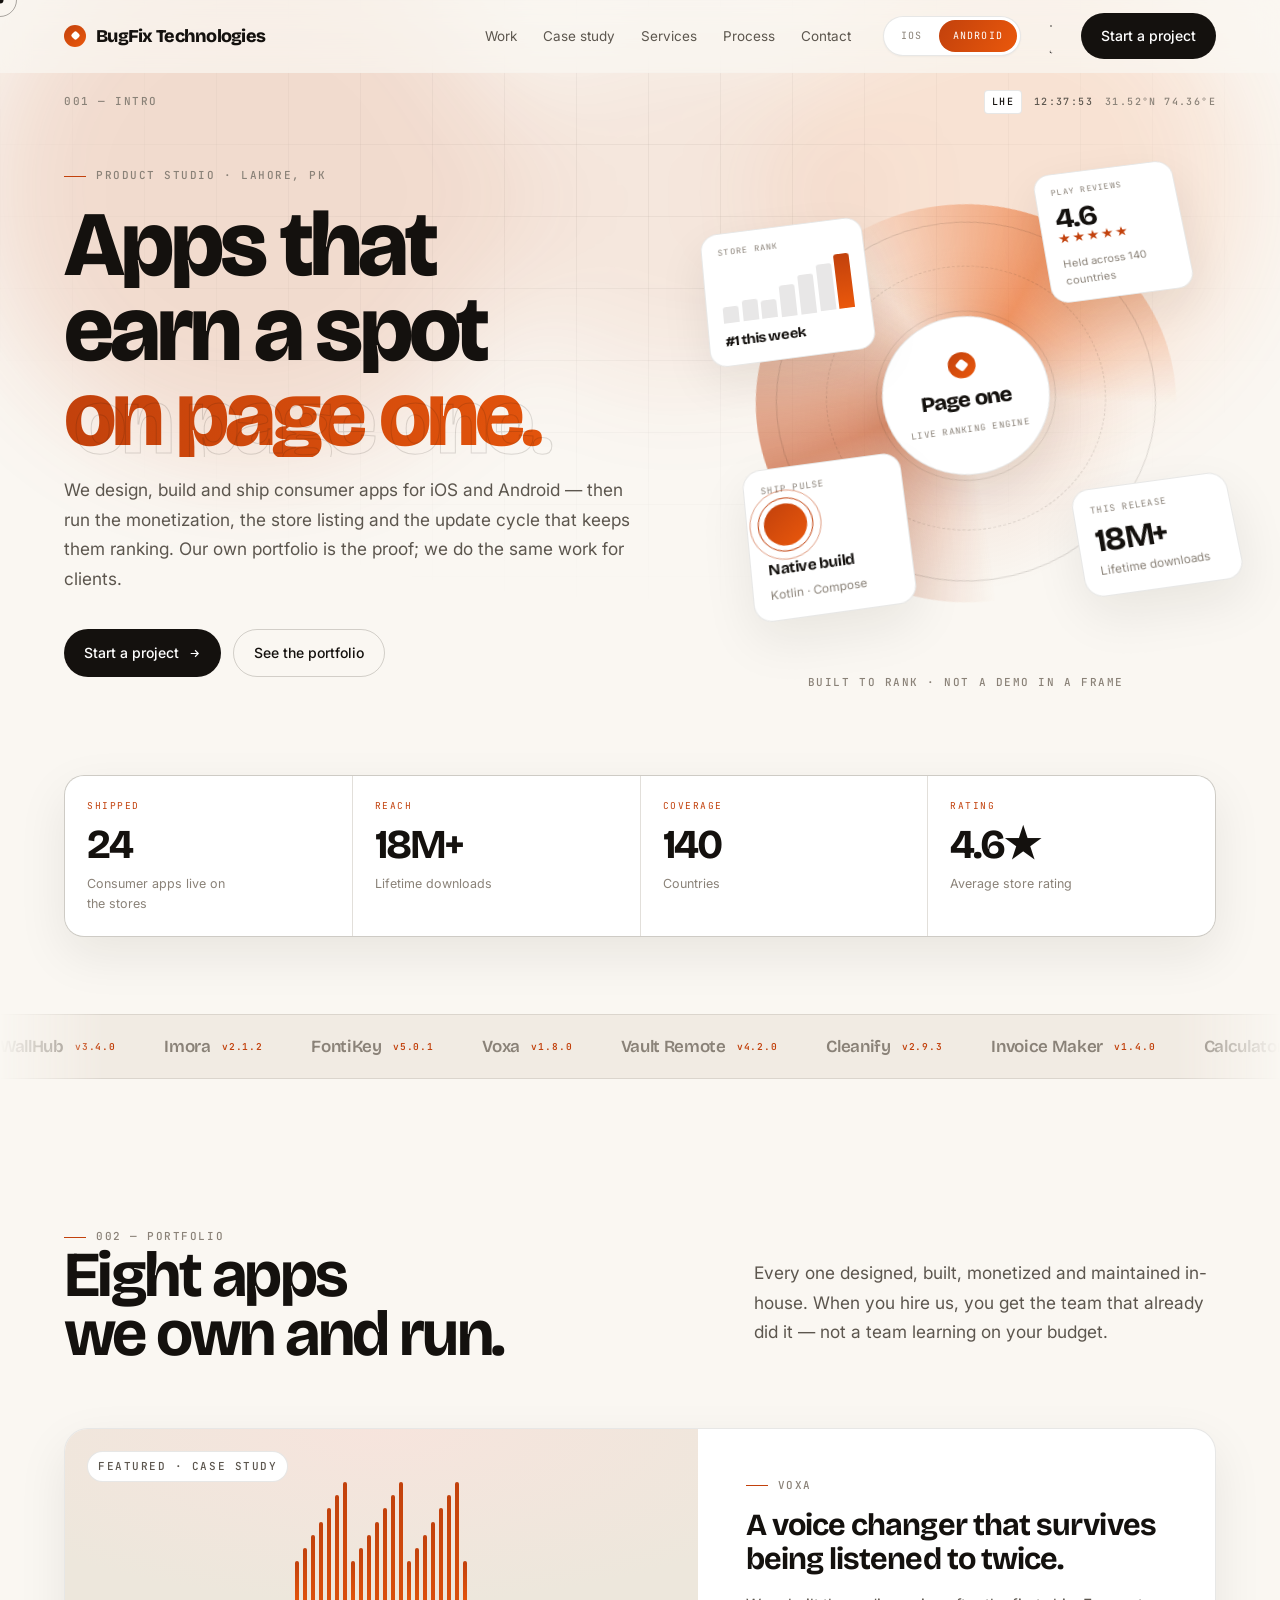
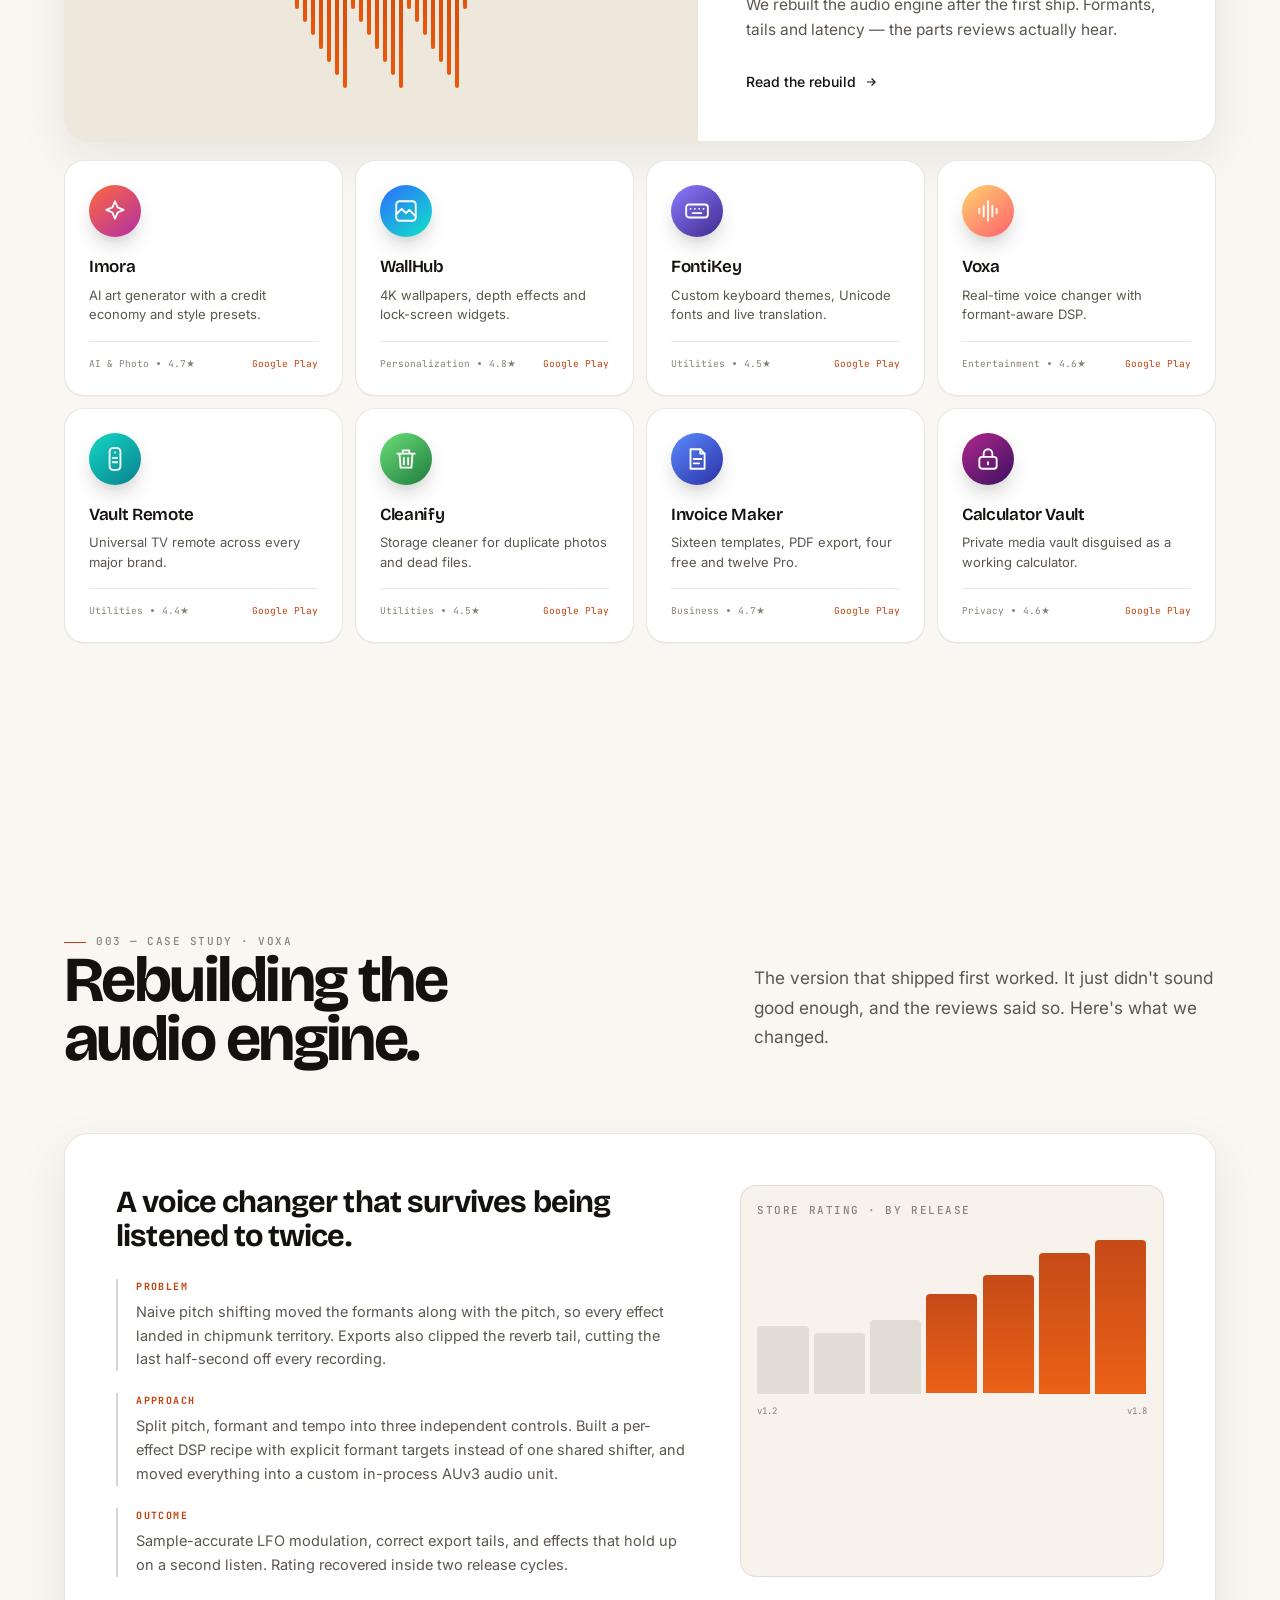
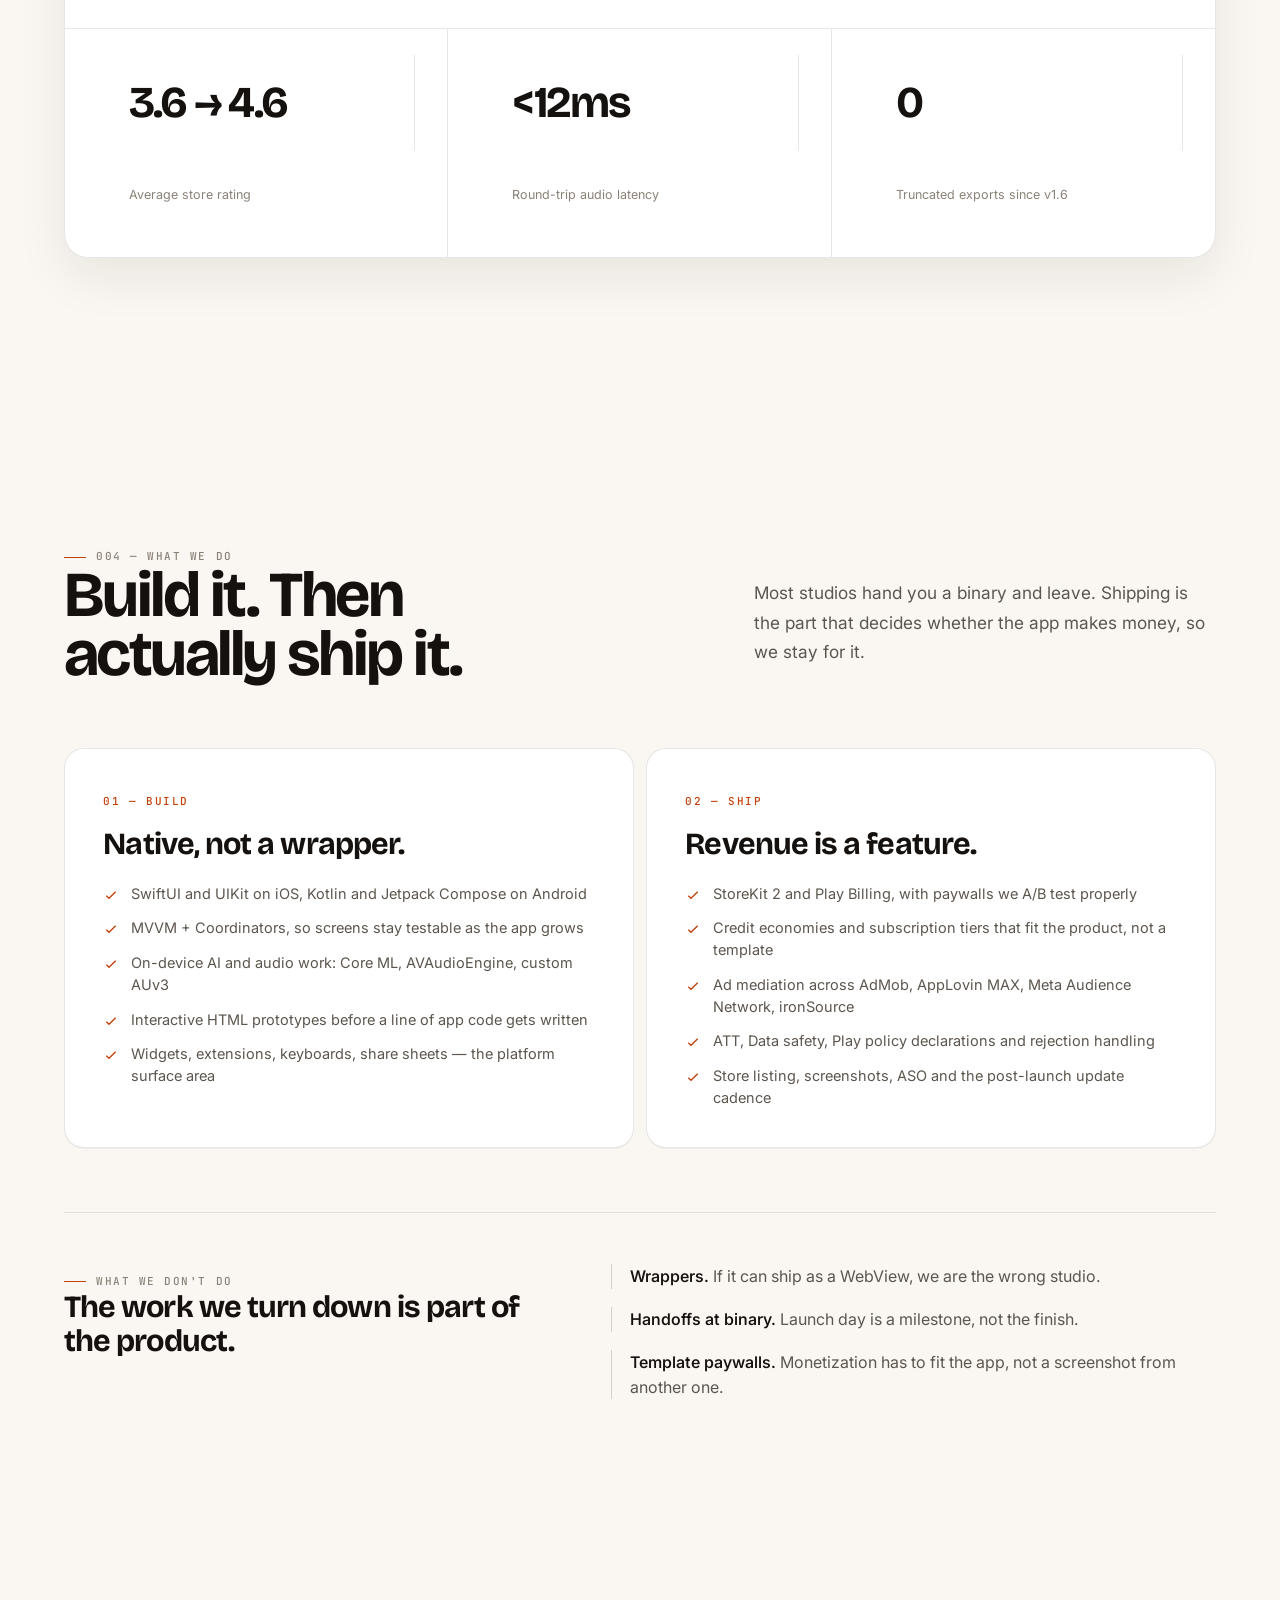
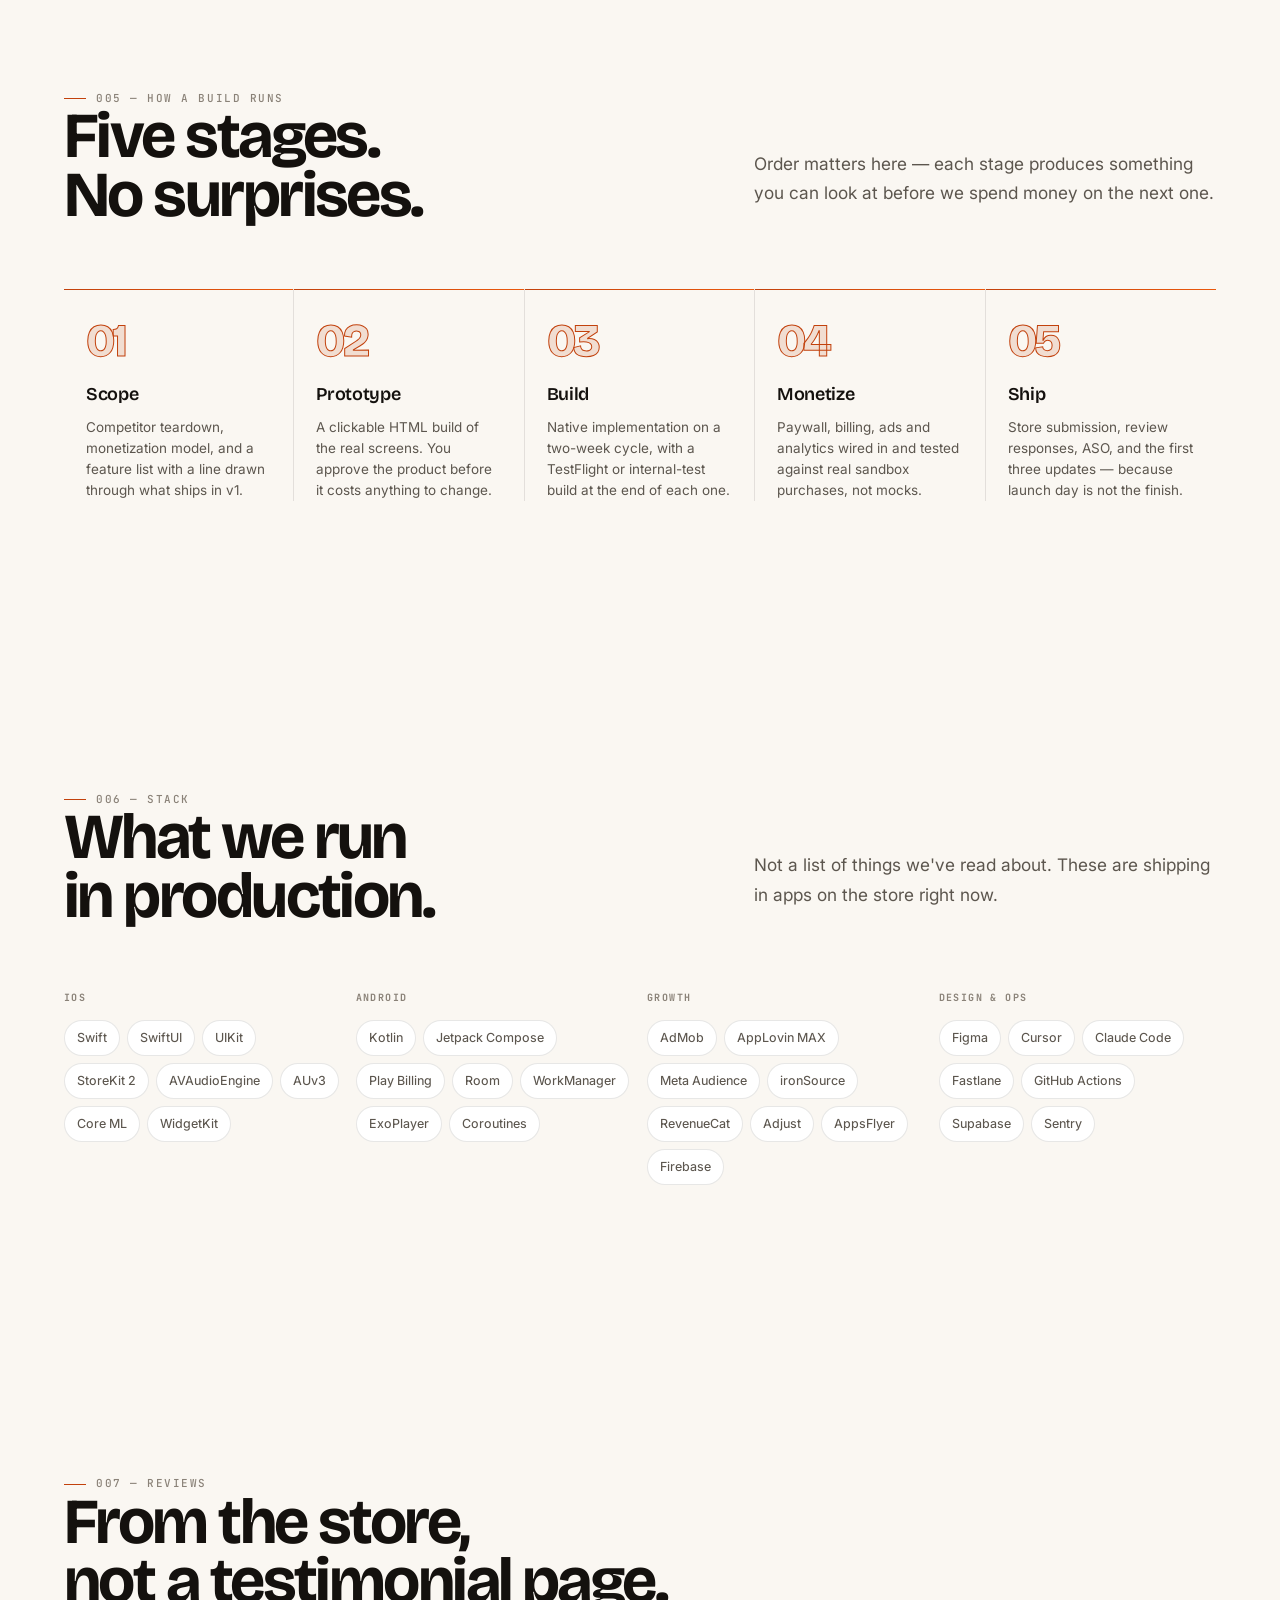
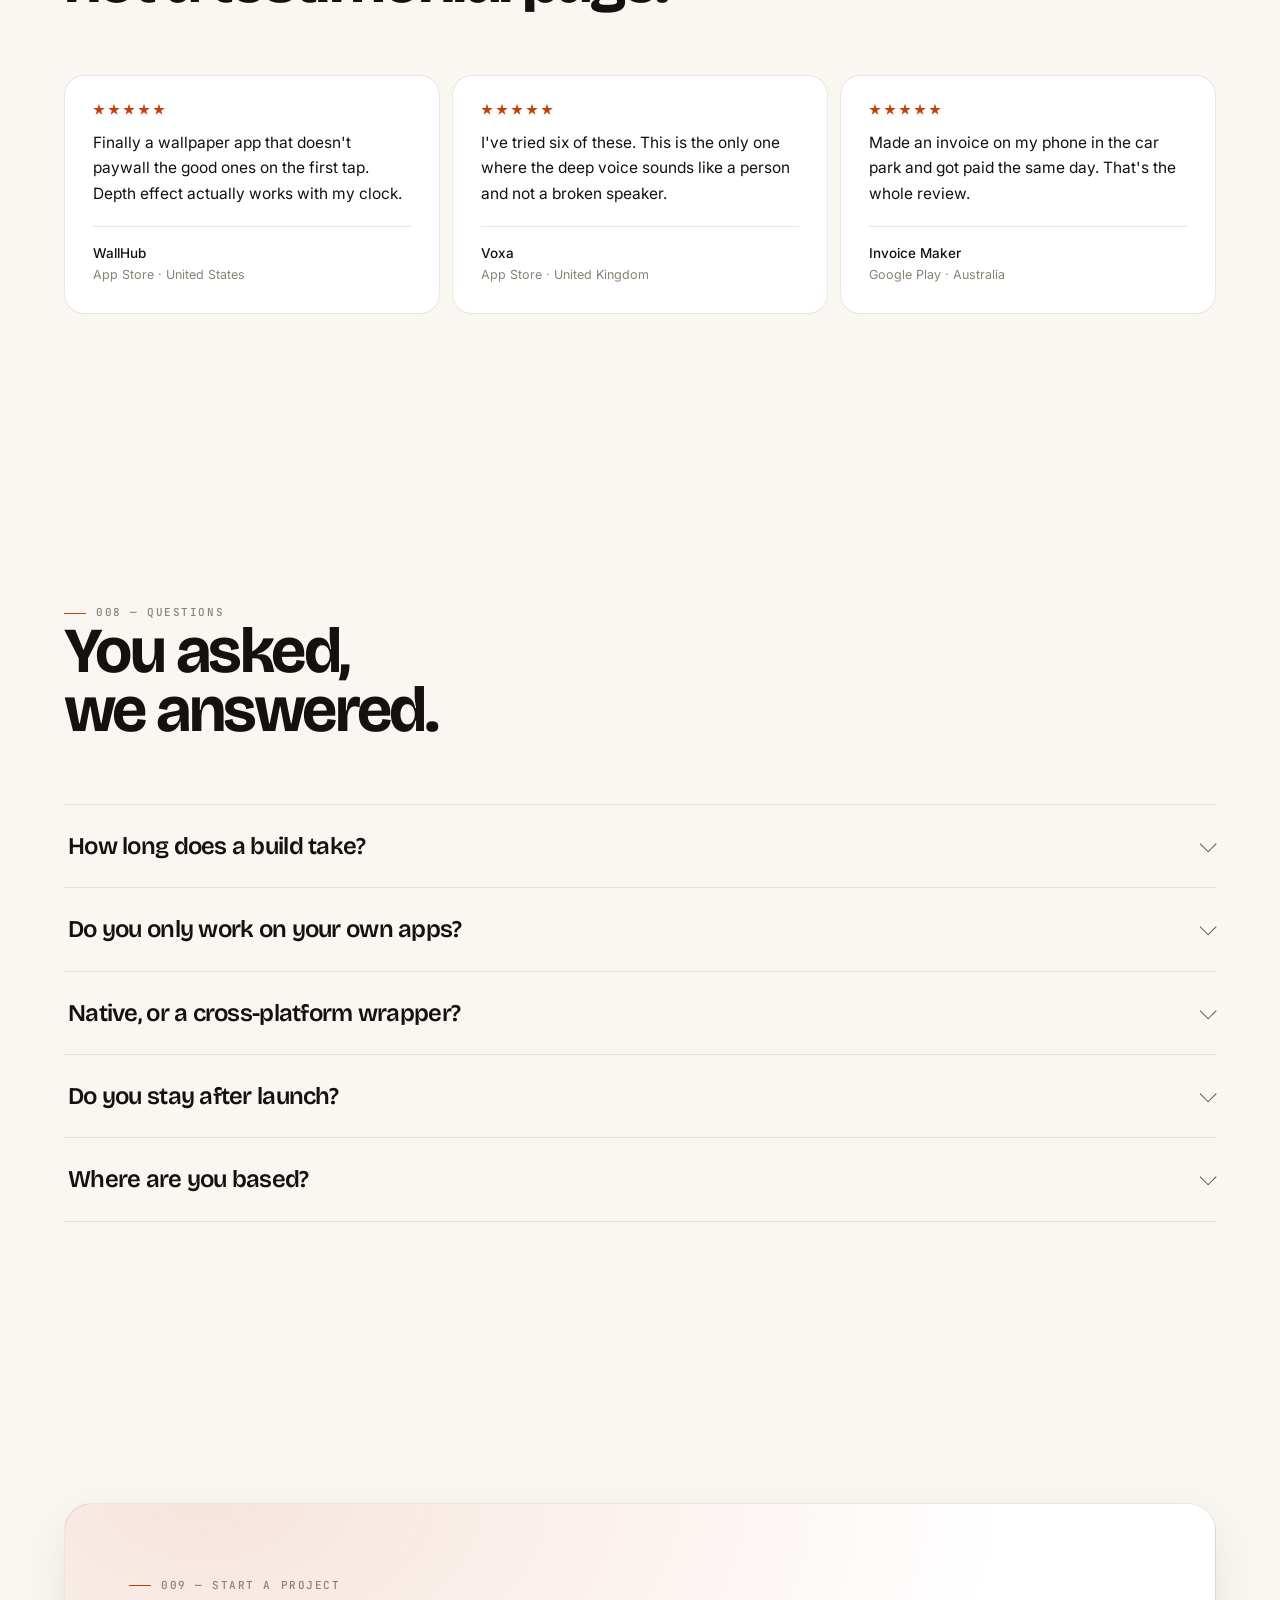
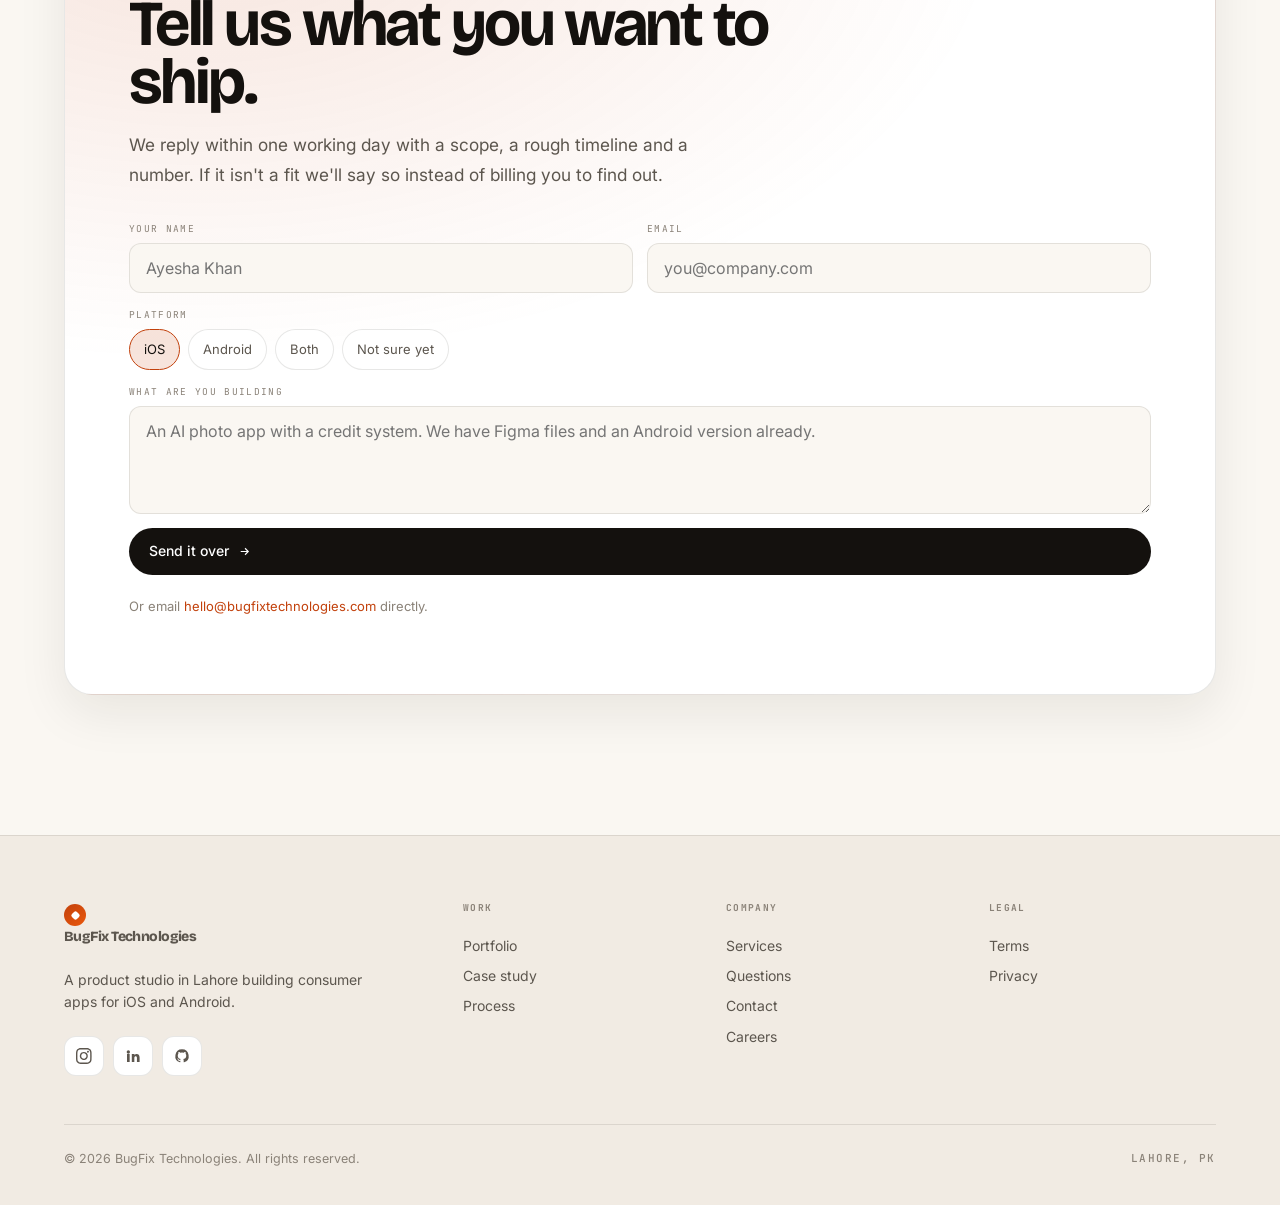
==== commit 3562c71c: "Update index.html" ====
--- a/index.html
+++ b/index.html
@@ -9,6 +9,20 @@
 <meta property="og:description" content="A product studio in Lahore building consumer apps for iOS and Android.">
 <meta property="og:type" content="website">
 <meta name="theme-color" content="#FAF7F2">
+<script>
+(function () {
+  try {
+    var t = localStorage.getItem('bf-theme');
+    if (t !== 'light' && t !== 'dark') {
+      t = window.matchMedia('(prefers-color-scheme: dark)').matches ? 'dark' : 'light';
+    }
+    document.documentElement.classList.add('theme-' + t);
+    document.documentElement.style.colorScheme = t;
+    var m = document.querySelector('meta[name="theme-color"]');
+    if (m) m.setAttribute('content', t === 'dark' ? '#0B0C0E' : '#FAF7F2');
+  } catch (e) {}
+})();
+</script>
 <link rel="icon" href="data:image/svg+xml,<svg xmlns='http://www.w3.org/2000/svg' viewBox='0 0 32 32'><rect width='32' height='32' rx='16' fill='%23C2410C'/><rect x='11' y='11' width='10' height='10' rx='2' transform='rotate(45 16 16)' fill='%23FAF7F2'/></svg>">
 <link rel="preconnect" href="https://fonts.googleapis.com">
 <link rel="preconnect" href="https://fonts.gstatic.com" crossorigin>
@@ -46,6 +60,10 @@
       <button type="button" data-plat="ios" aria-pressed="false">iOS</button>
       <button type="button" data-plat="android" aria-pressed="true">Android</button>
     </div>
+    <button class="ttog mag" type="button" id="theme" aria-label="Switch to dark theme" aria-pressed="false">
+      <svg class="sun" viewBox="0 0 24 24" aria-hidden="true"><circle cx="12" cy="12" r="4"/><path d="M12 2v2M12 20v2M4.93 4.93l1.41 1.41M17.66 17.66l1.41 1.41M2 12h2M20 12h2M4.93 19.07l1.41-1.41M17.66 6.34l1.41-1.41"/></svg>
+      <svg class="moon" viewBox="0 0 24 24" aria-hidden="true"><path d="M21 14.5A8.5 8.5 0 1110.5 3 7 7 0 0021 14.5z"/></svg>
+    </button>
     <a class="cta mag" href="#contact">Start a project</a>
     <button class="burger" type="button" aria-expanded="false" aria-controls="menu" aria-label="Open menu">
       <span></span><span></span>
--- a/assets/style.css
+++ b/assets/style.css
@@ -1,30 +1,27 @@
 /* ══════════════════════════════════════════════
-   BugFix Technologies — design tokens & stylesheet
-   Edit points in HTML are marked  data-edit
+   BugFix Technologies — light premium stylesheet
    ══════════════════════════════════════════════ */
 
 *,*::before,*::after{box-sizing:border-box}
-html{-webkit-text-size-adjust:100%;scroll-behavior:smooth;scroll-padding-top:88px}
+html{-webkit-text-size-adjust:100%;scroll-behavior:smooth;scroll-padding-top:88px;color-scheme:light}
 body{margin:0}
 
 :root{
-  --ink:#0B0C0E; --ink2:#08090B; --surf:rgba(18,18,22,.72); --surf2:rgba(24,26,32,.88);
-  --line:rgba(183,183,183,.14); --line2:rgba(183,183,183,.28);
-  --tx:#FAFAFA; --tx2:#B7B7B7; --tx3:#8A8A8E;
-  --a1:#5B8CFF; --a2:#A57BFF; --a-soft:rgba(91,140,255,.16);
-  --glass:rgba(255,255,255,.06); --glass2:rgba(255,255,255,.10);
-  --blur:18px; --icon-r:22.5%;
+  --ink:#FAF7F2; --ink2:#F1EBE3; --surf:#FFFFFF; --surf2:#F7F3EC;
+  --line:rgba(28,22,16,.10); --line2:rgba(28,22,16,.18);
+  --tx:#14110E; --tx2:#5C564E; --tx3:#8A8278;
+  --a1:#2563EB; --a2:#7C3AED; --a-soft:rgba(37,99,235,.12);
+  --glass:rgba(255,255,255,.72); --glass2:rgba(255,255,255,.9);
+  --icon-r:22.5%; --shadow:0 18px 50px rgba(28,22,16,.08);
   --dsp:"Bricolage Grotesque",-apple-system,BlinkMacSystemFont,sans-serif;
   --body:"Inter",-apple-system,BlinkMacSystemFont,sans-serif;
   --mono:"JetBrains Mono",ui-monospace,SFMono-Regular,monospace;
   --pad:clamp(20px,5vw,80px); --maxw:1320px;
   --ease:cubic-bezier(.22,1,.36,1);
-  --space-xs:4px; --space-sm:8px; --space-md:16px; --space-lg:24px;
-  --space-xl:32px; --space-2xl:48px; --space-3xl:64px;
   --header-h:72px;
 }
 html.plat-android{
-  --a1:#FF9A3C; --a2:#FF5B6E; --a-soft:rgba(255,154,60,.16); --icon-r:50%;
+  --a1:#C2410C; --a2:#EA580C; --a-soft:rgba(194,65,12,.14); --icon-r:50%;
 }
 
 body{background:var(--ink);color:var(--tx);font-family:var(--body);font-size:16px;
@@ -34,26 +31,23 @@
 a{color:inherit;text-decoration:none}
 button{font:inherit;color:inherit;background:none;border:0}
 :focus-visible{outline:2px solid var(--a1);outline-offset:3px;border-radius:4px}
-.skip{position:absolute;left:-9999px;top:0;z-index:400;padding:12px 18px;background:var(--tx);color:var(--ink);border-radius:0 0 10px 0}
+.skip{position:absolute;left:-9999px;top:0;z-index:400;padding:12px 18px;background:var(--tx);color:#fff;border-radius:0 0 10px 0}
 .skip:focus{left:0}
 
-/* ── grain + cursor + progress ── */
-.grain{pointer-events:none;position:fixed;inset:0;z-index:120;opacity:.045;mix-blend-mode:overlay;
-  background-image:url("data:image/svg+xml;utf8,<svg xmlns='http://www.w3.org/2000/svg' width='180' height='180'><filter id='n'><feTurbulence type='fractalNoise' baseFrequency='.85' numOctaves='2' stitchTiles='stitch'/></filter><rect width='100%' height='100%' filter='url(%23n)'/></svg>")}
+.grain{display:none}
 .progress{position:fixed;top:0;left:0;right:0;height:2px;z-index:160;pointer-events:none}
 .progress i{display:block;height:100%;width:0;background:linear-gradient(90deg,var(--a1),var(--a2));transition:width .12s linear}
 .cur{display:none}
 @media(pointer:fine) and (hover:hover){
   body.has-cur{cursor:none}
   body.has-cur a,body.has-cur button,body.has-cur label,body.has-cur summary,body.has-cur input,body.has-cur textarea{cursor:none}
-  .cur{display:block;position:fixed;left:0;top:0;z-index:180;pointer-events:none;mix-blend-mode:difference;will-change:transform}
+  .cur{display:block;position:fixed;left:0;top:0;z-index:180;pointer-events:none}
   .cur i,.cur b{position:absolute;border-radius:50%;transform:translate(-50%,-50%)}
-  .cur i{width:8px;height:8px;background:#fff}
-  .cur b{width:36px;height:36px;border:1px solid rgba(255,255,255,.55);transition:width .25s var(--ease),height .25s var(--ease),opacity .25s}
-  .cur.on b{width:56px;height:56px;opacity:.9}
-}
-
-/* ── type ── */
+  .cur i{width:7px;height:7px;background:var(--tx)}
+  .cur b{width:34px;height:34px;border:1px solid rgba(20,17,14,.35);transition:width .22s var(--ease),height .22s var(--ease),opacity .22s}
+  .cur.on b{width:52px;height:52px;border-color:var(--a1)}
+}
+
 .dsp{font-family:var(--dsp);font-weight:700;letter-spacing:-.04em;line-height:.92}
 h1.dsp{font-size:clamp(44px,7.2vw,96px);font-weight:800;margin:0}
 h2.dsp{font-size:clamp(34px,5vw,72px);margin:0}
@@ -61,61 +55,63 @@
 .mono{font-family:var(--mono);font-size:11px;letter-spacing:.14em;text-transform:uppercase;font-weight:500}
 .eyebrow{display:inline-flex;align-items:center;gap:10px;color:var(--tx3)}
 .eyebrow::before{content:"";width:22px;height:1px;background:var(--a1)}
-.lead{font-size:clamp(16px,1.35vw,19px);color:var(--tx2);max-width:52ch;line-height:1.7;font-weight:400}
+.lead{font-size:clamp(16px,1.35vw,19px);color:var(--tx2);max-width:52ch;line-height:1.7}
 .grad{background:linear-gradient(100deg,var(--a1),var(--a2));-webkit-background-clip:text;background-clip:text;color:transparent}
 
-/* ── layout ── */
 .wrap{max-width:var(--maxw);margin:0 auto;padding-left:var(--pad);padding-right:var(--pad)}
 section{position:relative;padding-block:clamp(88px,11vw,168px)}
 section[id]{scroll-margin-top:88px}
 .sechead{display:flex;flex-wrap:wrap;gap:24px 64px;align-items:flex-end;justify-content:space-between;margin-bottom:clamp(40px,5vw,80px)}
 .sechead .lead{max-width:42ch}
 
-/* ── preloader ── */
 #pre{position:fixed;inset:0;z-index:300;background:var(--ink);display:flex;flex-direction:column;
-  align-items:center;justify-content:center;gap:18px;transition:opacity .7s var(--ease),visibility .7s;
-  animation:preout .55s var(--ease) 2.4s forwards}
-#pre.done{opacity:0;visibility:hidden;pointer-events:none;animation:none}
-@keyframes preout{to{opacity:0;visibility:hidden;pointer-events:none}}
+  align-items:center;justify-content:center;gap:18px;transition:opacity .4s var(--ease),visibility .4s}
+#pre.done{opacity:0;visibility:hidden;pointer-events:none}
 .pre-mark{font-family:var(--dsp);font-weight:800;font-size:clamp(18px,3vw,22px);letter-spacing:-.04em}
 .pre-pct{font-family:var(--dsp);font-weight:800;font-size:clamp(64px,14vw,160px);letter-spacing:-.06em;line-height:.85;display:flex;align-items:flex-start}
 .pre-pct em{font-style:normal;font-size:.38em;margin-top:.18em;color:var(--tx3)}
-.pre-bar{width:min(280px,56vw);height:1px;background:rgba(255,255,255,.1);overflow:hidden}
+.pre-bar{width:min(280px,56vw);height:2px;background:var(--line);overflow:hidden;border-radius:99px}
 .pre-bar i{display:block;height:100%;width:0;background:linear-gradient(90deg,var(--a1),var(--a2))}
 .pre-sub{color:var(--tx3)}
 
-/* ── nav ── */
 header.nav{position:fixed;top:0;left:0;right:0;z-index:140;
-  background:rgba(11,12,14,.42);backdrop-filter:blur(var(--blur)) saturate(160%);
-  -webkit-backdrop-filter:blur(var(--blur)) saturate(160%);
-  border-bottom:1px solid transparent;transition:border-color .35s,background .35s}
-header.nav.stuck{background:rgba(11,12,14,.78);border-bottom-color:var(--line)}
+  background:rgba(250,247,242,.72);backdrop-filter:blur(14px);-webkit-backdrop-filter:blur(14px);
+  border-bottom:1px solid transparent;transition:border-color .25s,background .25s;
+  animation:navin .55s var(--ease) both}
+@keyframes navin{from{transform:translateY(-100%)}to{transform:none}}
+header.nav.stuck{background:rgba(250,247,242,.92);border-bottom-color:var(--line)}
 .navin{max-width:var(--maxw);margin:0 auto;padding:0 var(--pad);height:var(--header-h);display:flex;align-items:center;gap:22px}
 .brand{display:flex;align-items:center;gap:10px;font-family:var(--dsp);font-weight:800;font-size:clamp(14px,1.5vw,18px);letter-spacing:-.04em;white-space:nowrap}
 .brand .glyph{width:22px;height:22px;border-radius:var(--icon-r);background:linear-gradient(140deg,var(--a1),var(--a2));
-  display:grid;place-items:center;transition:border-radius .5s var(--ease);flex:0 0 auto}
-.brand .glyph::after{content:"";width:7px;height:7px;border-radius:2px;background:var(--ink);transform:rotate(45deg)}
+  display:grid;place-items:center;transition:border-radius .5s var(--ease),transform .4s var(--ease);flex:0 0 auto}
+.brand:hover .glyph{transform:rotate(12deg) scale(1.08)}
+.brand .glyph::after{content:"";width:7px;height:7px;border-radius:2px;background:#fff;transform:rotate(45deg)}
 .navlinks{display:flex;gap:6px;margin-left:auto}
 .navlinks a{position:relative;height:22px;overflow:hidden;display:block;font-size:13.5px;color:var(--tx2);padding:0 10px}
 .navlinks a span{display:block;line-height:22px;transition:transform .4s var(--ease)}
 .navlinks a span:last-child{color:var(--tx)}
 .navlinks a:hover span{transform:translateY(-22px)}
 .ptog{display:flex;align-items:center;gap:2px;padding:3px;border:1px solid var(--line);
-  border-radius:999px;background:var(--glass);position:relative}
+  border-radius:999px;background:#fff;position:relative;box-shadow:0 1px 2px rgba(20,17,14,.04)}
 .ptog button{position:relative;z-index:2;padding:7px 14px;border-radius:999px;font-family:var(--mono);
   font-size:10px;letter-spacing:.12em;text-transform:uppercase;color:var(--tx3);transition:color .3s;min-height:32px}
-.ptog button[aria-pressed="true"]{color:var(--ink)}
+.ptog button[aria-pressed="true"]{color:#fff}
 .ptog .pill{position:absolute;z-index:1;top:3px;bottom:3px;border-radius:999px;
   background:linear-gradient(120deg,var(--a1),var(--a2));transition:transform .5s var(--ease),width .5s var(--ease)}
 
-.mag{transition:transform .18s var(--ease),box-shadow .2s,background .2s,border-color .2s}
-.cta{display:inline-flex;align-items:center;gap:9px;padding:12px 20px;border-radius:999px;font-size:14px;
-  font-weight:500;background:var(--tx);color:var(--ink);transition:box-shadow .2s,background .2s,transform .18s var(--ease)}
-.cta:hover{box-shadow:0 12px 32px rgba(0,0,0,.45)}
+.mag{transition:transform .2s var(--ease),box-shadow .25s,background .2s,border-color .2s}
+.cta{position:relative;overflow:hidden;display:inline-flex;align-items:center;gap:9px;padding:12px 20px;border-radius:999px;font-size:14px;
+  font-weight:500;background:var(--tx);color:#fff;transition:box-shadow .25s,background .2s,transform .2s var(--ease)}
+.cta::after{content:"";position:absolute;inset:0;background:linear-gradient(115deg,transparent 30%,rgba(255,255,255,.28),transparent 70%);
+  transform:translateX(-120%);pointer-events:none}
+.cta:hover{box-shadow:0 16px 36px rgba(20,17,14,.18)}
+.cta:hover::after{animation:shine .7s var(--ease)}
 .cta.ghost{background:transparent;color:var(--tx);border:1px solid var(--line2)}
-.cta.ghost:hover{border-color:var(--tx2);box-shadow:none;background:var(--glass)}
-.cta svg{width:13px;height:13px;fill:none;stroke:currentColor;stroke-width:2}
+.cta.ghost::after{display:none}
+.cta.ghost:hover{border-color:var(--tx);box-shadow:none;background:#fff}
+.cta svg{width:13px;height:13px;fill:none;stroke:currentColor;stroke-width:2;position:relative;z-index:1}
 .cta[disabled],.cta[aria-busy="true"]{opacity:.55;pointer-events:none}
+@keyframes shine{to{transform:translateX(120%)}}
 
 .burger{display:none;width:44px;height:44px;place-items:center;position:relative;margin-left:4px}
 .burger span{position:absolute;width:18px;height:1.5px;background:var(--tx);transition:transform .4s var(--ease),opacity .3s}
@@ -125,90 +121,91 @@
 .burger[aria-expanded="true"] span:last-child{transform:rotate(-45deg)}
 
 .menu{position:fixed;inset:0;z-index:130;display:flex;flex-direction:column;justify-content:center;
-  padding:calc(var(--header-h) + 32px) var(--pad) 40px;background:rgba(8,9,11,.92);
-  backdrop-filter:blur(24px) saturate(140%);-webkit-backdrop-filter:blur(24px) saturate(140%)}
+  padding:calc(var(--header-h) + 32px) var(--pad) 40px;background:rgba(250,247,242,.96)}
 .menu[hidden]{display:none}
 .menu-nav{display:grid;gap:6px}
 .menu-nav a{font-family:var(--dsp);font-size:clamp(36px,9vw,56px);font-weight:700;letter-spacing:-.04em;
-  display:flex;align-items:baseline;gap:18px;line-height:1.05}
+  display:flex;align-items:baseline;gap:18px;line-height:1.05;transition:color .25s,transform .35s var(--ease)}
+.menu-nav a:hover{color:var(--a1);transform:translateX(8px)}
 .menu-nav a span{font-family:var(--mono);font-size:12px;letter-spacing:.16em;color:var(--a1);font-weight:500}
 .menu-foot{display:flex;flex-wrap:wrap;gap:18px;align-items:center;justify-content:space-between;margin-top:48px;padding-top:24px;border-top:1px solid var(--line)}
 
-/* ── hero ── */
 .hero{padding-top:calc(var(--header-h) + 18px);padding-bottom:clamp(48px,6vw,80px);overflow:hidden}
 .herometa{position:relative;z-index:2;display:flex;flex-wrap:wrap;align-items:center;justify-content:space-between;gap:12px;margin-bottom:clamp(16px,2vw,24px)}
 .chap{color:var(--tx3)}
 .live{display:flex;align-items:center;gap:12px;color:var(--tx3);font-size:10px}
-.live .city{color:var(--tx);padding:3px 7px;border:1px solid var(--line);border-radius:4px;letter-spacing:.12em}
+.live .city{color:var(--tx);padding:3px 7px;border:1px solid var(--line);border-radius:4px;letter-spacing:.12em;background:#fff}
 .live time{font-variant-numeric:tabular-nums;color:var(--tx2)}
-.coords{opacity:.7}
-.aurora{position:absolute;inset:-20% -10% auto;height:820px;pointer-events:none;z-index:0;filter:blur(90px);opacity:.48}
+.aurora{position:absolute;inset:-8% -6% auto;height:480px;pointer-events:none;z-index:0;filter:blur(56px);opacity:.55;animation:aurora 8s ease-in-out infinite alternate}
 .aurora i{position:absolute;border-radius:50%;display:block;transition:background 1s var(--ease)}
-.aurora i:nth-child(1){width:44vw;height:44vw;left:2%;top:4%;background:var(--a1);opacity:.32}
-.aurora i:nth-child(2){width:38vw;height:38vw;right:6%;top:0;background:var(--a2);opacity:.28}
-.aurora i:nth-child(3){width:30vw;height:30vw;left:38%;top:26%;background:var(--a1);opacity:.16}
-.grid-bg{position:absolute;inset:0;z-index:0;pointer-events:none;opacity:.45;
+.aurora i:nth-child(1){width:42vw;height:42vw;left:4%;top:0;background:var(--a1);opacity:.28}
+.aurora i:nth-child(2){width:36vw;height:36vw;right:8%;top:8%;background:var(--a2);opacity:.24}
+.aurora i:nth-child(3){width:28vw;height:28vw;left:40%;top:22%;background:var(--a1);opacity:.16}
+@keyframes aurora{from{transform:translate3d(-2%,0,0)}to{transform:translate3d(3%,4%,0)}}
+.grid-bg{position:absolute;inset:0;z-index:0;pointer-events:none;opacity:.5;
   background-image:linear-gradient(var(--line) 1px,transparent 1px),linear-gradient(90deg,var(--line) 1px,transparent 1px);
-  background-size:80px 80px;
+  background-size:72px 72px;
   -webkit-mask-image:radial-gradient(ellipse 80% 60% at 50% 18%,#000 10%,transparent 72%);
   mask-image:radial-gradient(ellipse 80% 60% at 50% 18%,#000 10%,transparent 72%)}
 .heroin{position:relative;z-index:2;display:grid;grid-template-columns:1.08fr .92fr;gap:clamp(32px,5vw,80px);align-items:center}
 h1.dsp{margin-top:18px}
 h1.dsp span.line{display:block;overflow:hidden}
-h1.dsp span.line b{display:block;font-weight:inherit;transform:translateY(105%);animation:rise 1s var(--ease) forwards}
-h1.dsp span.line:nth-child(2) b{animation-delay:.09s}
-h1.dsp span.line:nth-child(3) b{animation-delay:.18s}
+h1.dsp span.line b{display:block;font-weight:inherit;transform:translateY(105%);animation:rise .9s var(--ease) forwards}
+h1.dsp span.line:nth-child(2) b{animation-delay:.08s}
+h1.dsp span.line:nth-child(3) b{animation-delay:.16s}
 .line-ghost{position:relative}
 .line-ghost i{position:absolute;left:0;top:0;font-style:normal;font-weight:800;letter-spacing:-.04em;
-  color:transparent;-webkit-text-stroke:1px rgba(183,183,183,.22);transform:translate(10px,8px);pointer-events:none}
+  color:transparent;-webkit-text-stroke:1px rgba(28,22,16,.14);transform:translate(10px,8px);pointer-events:none}
 @keyframes rise{to{transform:translateY(0)}}
-.herocta{display:flex;flex-wrap:wrap;gap:12px;margin-top:36px}
+.hero .lead{animation:fadeup .8s var(--ease) .42s both;margin:18px 0 0}
+.herocta{display:flex;flex-wrap:wrap;gap:12px;margin-top:36px;animation:fadeup .8s var(--ease) .55s both}
+@keyframes fadeup{from{opacity:0;transform:translateY(14px)}to{opacity:1;transform:none}}
 
 .stats{display:grid;grid-template-columns:repeat(4,1fr);gap:1px;background:var(--line);border:1px solid var(--line);
-  border-radius:20px;overflow:hidden;margin-top:clamp(52px,6vw,80px);position:relative;z-index:2}
-.stats>div{background:rgba(8,9,11,.72);backdrop-filter:blur(12px);-webkit-backdrop-filter:blur(12px);padding:22px 22px 20px}
+  border-radius:20px;overflow:hidden;margin-top:clamp(52px,6vw,80px);position:relative;z-index:2;box-shadow:var(--shadow)}
+.stats>div{background:#fff;padding:22px}
+.stats.in>div{animation:fadeup .6s var(--ease) both}
+.stats.in>div:nth-child(2){animation-delay:.08s}
+.stats.in>div:nth-child(3){animation-delay:.16s}
+.stats.in>div:nth-child(4){animation-delay:.24s}
 .stats .k{font-family:var(--mono);font-size:9.5px;letter-spacing:.16em;text-transform:uppercase;color:var(--a1);margin-bottom:12px}
 .stats .n{font-family:var(--dsp);font-size:clamp(28px,3.2vw,42px);font-weight:700;letter-spacing:-.045em;line-height:1}
 .stats .l{color:var(--tx3);margin-top:8px;font-size:12.5px;max-width:18ch}
 
-/* ── hero stage: page-one engine ── */
 .stage{position:relative;display:grid;place-items:center;min-height:560px;perspective:1400px}
-.glow{position:absolute;width:92%;aspect-ratio:1;border-radius:50%;
-  background:radial-gradient(circle,var(--a-soft),transparent 66%);filter:blur(22px)}
+.glow{position:absolute;width:70%;aspect-ratio:1;border-radius:50%;
+  background:radial-gradient(circle,var(--a-soft),transparent 70%);animation:pulseglow 4s ease-in-out infinite}
+@keyframes pulseglow{50%{transform:scale(1.08);opacity:.75}}
 .scene{position:relative;width:min(520px,100%);aspect-ratio:1;transform-style:preserve-3d;
-  transform:rotateX(18deg) rotateZ(-8deg); will-change:transform}
+  transform:rotateX(18deg) rotateZ(-8deg);transition:transform .45s var(--ease)}
 .halo{position:absolute;inset:8%;border-radius:50%;
   background:conic-gradient(from 180deg,transparent,var(--a1),transparent 42%,var(--a2),transparent 78%);
-  filter:blur(18px);opacity:.55;animation:spin 18s linear infinite}
-.ring{position:absolute;border-radius:50%;border:1px solid var(--line2);inset:18%;
-  box-shadow:0 0 0 1px rgba(255,255,255,.03) inset}
-.ring.r1{inset:12%;border-color:rgba(255,255,255,.08);animation:spin 28s linear infinite}
-.ring.r2{inset:22%;border-style:dashed;opacity:.7;animation:spin 22s linear infinite reverse}
-.ring.r3{inset:32%;opacity:.55;animation:spin 36s linear infinite}
+  opacity:.55;animation:spin 18s linear infinite}
+.ring{position:absolute;border-radius:50%;border:1px solid var(--line2);inset:18%}
+.ring.r1{inset:12%;border-color:rgba(28,22,16,.14);animation:spin 28s linear infinite}
+.ring.r2{inset:22%;border-style:dashed;opacity:.75;animation:spin 22s linear infinite reverse}
+.ring.r3{inset:32%;opacity:.6;animation:spin 36s linear infinite}
 .core{position:absolute;left:50%;top:50%;width:168px;height:168px;margin:-84px 0 0 -84px;
   border-radius:50%;display:flex;flex-direction:column;align-items:center;justify-content:center;gap:6px;
-  background:rgba(10,11,13,.72);border:1px solid var(--line2);
-  backdrop-filter:blur(18px);-webkit-backdrop-filter:blur(18px);
-  box-shadow:0 24px 60px rgba(0,0,0,.55),0 0 80px var(--a-soft);
-  z-index:4}
+  background:#fff;border:1px solid var(--line);box-shadow:var(--shadow);z-index:4;
+  animation:corepulse 4.2s var(--ease) infinite}
 .core-mark{width:28px;height:28px;border-radius:var(--icon-r);background:linear-gradient(140deg,var(--a1),var(--a2));display:grid;place-items:center;transition:border-radius .5s var(--ease)}
-.core-mark::after{content:"";width:10px;height:10px;background:var(--ink);transform:rotate(45deg);border-radius:2px}
+.core-mark::after{content:"";width:10px;height:10px;background:#fff;transform:rotate(45deg);border-radius:2px}
 .core strong{font-family:var(--dsp);font-size:22px;letter-spacing:-.04em;font-weight:800}
 .core em{font-style:normal;font-family:var(--mono);font-size:9px;letter-spacing:.14em;text-transform:uppercase;color:var(--tx3)}
 .float{position:absolute;z-index:5;width:168px;padding:14px 16px;border-radius:18px;
-  background:rgba(12,13,16,.78);border:1px solid var(--line);
-  backdrop-filter:blur(16px);-webkit-backdrop-filter:blur(16px);
-  box-shadow:0 18px 40px rgba(0,0,0,.35);animation:drift 5.5s var(--ease) infinite alternate}
+  background:#fff;border:1px solid var(--line);box-shadow:var(--shadow);
+  animation:popin .75s var(--ease) both,drift 5.2s var(--ease) infinite alternate}
 .float .fk{display:block;font-family:var(--mono);font-size:9px;letter-spacing:.14em;text-transform:uppercase;color:var(--tx3);margin-bottom:8px}
 .float strong{display:block;font-family:var(--dsp);font-size:32px;letter-spacing:-.05em;line-height:1}
 .float b{display:block;font-family:var(--dsp);font-size:15px;letter-spacing:-.03em;margin-top:8px}
 .float em{display:block;font-style:normal;font-size:11.5px;color:var(--tx3);margin-top:4px}
-.f1{top:8%;left:0;animation-delay:-.4s}
-.f2{top:4%;right:0;width:148px;animation-delay:-1.6s}
-.f3{bottom:10%;left:4%;width:156px;animation-delay:-2.2s}
-.f4{bottom:6%;right:2%;width:154px;animation-delay:-.9s}
+.f1{top:8%;left:0;animation-delay:.12s,.9s}
+.f2{top:4%;right:0;width:148px;animation-delay:.22s,1.4s}
+.f3{bottom:10%;left:4%;width:156px;animation-delay:.32s,1.8s}
+.f4{bottom:6%;right:2%;width:154px;animation-delay:.42s,1.15s}
 .climb{display:flex;align-items:flex-end;gap:4px;height:64px}
-.climb i{flex:1;height:var(--h);border-radius:3px 3px 0 0;background:rgba(255,255,255,.12);transform-origin:bottom;animation:risebar .9s var(--ease) both}
+.climb i{flex:1;height:var(--h);border-radius:3px 3px 0 0;background:rgba(28,22,16,.1);transform-origin:bottom;animation:risebar .9s var(--ease) both}
 .climb i.peak{background:linear-gradient(var(--a1),var(--a2))}
 .climb i:nth-child(2){animation-delay:.06s}
 .climb i:nth-child(3){animation-delay:.12s}
@@ -223,12 +220,13 @@
 .pulse span{inset:-14px;animation-delay:.7s;opacity:.5}
 .scene-cap{margin:18px 0 0;color:var(--tx3);position:relative;z-index:3;text-align:center}
 @keyframes spin{to{transform:rotate(360deg)}}
-@keyframes drift{from{transform:translate3d(0,6px,20px)}to{transform:translate3d(0,-10px,28px)}}
+@keyframes drift{from{transform:translate3d(0,6px,12px)}to{transform:translate3d(0,-10px,18px)}}
+@keyframes popin{from{opacity:0;transform:translate3d(0,18px,0) scale(.94)}to{opacity:1;transform:none}}
+@keyframes corepulse{0%,100%{transform:scale(1)}50%{transform:scale(1.04)}}
 @keyframes risebar{from{transform:scaleY(0)}to{transform:scaleY(1)}}
-@keyframes radar{from{opacity:.5;transform:scale(.7)}to{opacity:0;transform:scale(1.25)}}
+@keyframes radar{from{opacity:.45;transform:scale(.7)}to{opacity:0;transform:scale(1.25)}}
 @keyframes bounce{from{height:8%}to{height:100%}}
 
-/* ── ticker ── */
 .ticker{border-block:1px solid var(--line);overflow:hidden;padding:18px 0;background:var(--ink2);
   -webkit-mask-image:linear-gradient(90deg,transparent,#000 8%,#000 92%,transparent);
   mask-image:linear-gradient(90deg,transparent,#000 8%,#000 92%,transparent)}
@@ -239,34 +237,31 @@
 .tick span em{font-family:var(--mono);font-size:9.5px;font-style:normal;color:var(--a1);letter-spacing:.1em}
 @keyframes slide{to{transform:translateX(-50%)}}
 
-/* ── featured ── */
 .feat{display:grid;grid-template-columns:1.1fr .9fr;gap:0;border:1px solid var(--line);border-radius:24px;
-  overflow:hidden;margin-bottom:18px;background:var(--surf);backdrop-filter:blur(16px);-webkit-backdrop-filter:blur(16px);
-  transition:border-color .35s}
-.feat:hover{border-color:var(--line2)}
-.featvis{position:relative;min-height:280px;background:radial-gradient(120% 90% at 50% 0%,var(--a-soft),#07090D 62%);padding:24px}
+  overflow:hidden;margin-bottom:18px;background:#fff;box-shadow:var(--shadow);transition:transform .45s var(--ease),border-color .35s}
+.feat:hover{transform:translateY(-4px);border-color:var(--line2)}
+.featvis{position:relative;min-height:280px;background:radial-gradient(120% 90% at 50% 0%,var(--a-soft),#EDE7DC 62%);padding:24px}
 .featwave{display:flex;align-items:center;justify-content:center;gap:4px;height:100%;min-height:220px}
 .featwave i{width:4px;border-radius:4px;background:linear-gradient(var(--a1),var(--a2));
   animation:bounce 1.1s var(--ease) infinite alternate}
-.featbadge{position:absolute;top:22px;left:22px;color:var(--tx2);padding:6px 10px;border:1px solid var(--line);border-radius:999px;background:rgba(0,0,0,.28)}
+.featbadge{position:absolute;top:22px;left:22px;color:var(--tx2);padding:6px 10px;border:1px solid var(--line);border-radius:999px;background:#fff}
 .featcopy{padding:clamp(28px,4vw,48px);display:flex;flex-direction:column;justify-content:center}
 .featcopy .eyebrow{margin-bottom:14px}
 .featcopy p{margin:16px 0 0;color:var(--tx2);font-size:15.5px;line-height:1.65;max-width:42ch}
 .featlink{margin-top:28px;display:inline-flex;align-items:center;gap:8px;font-size:14px;color:var(--tx);font-weight:500}
 .featlink svg{width:14px;height:14px;fill:none;stroke:currentColor;stroke-width:2}
 
-/* ── app cards ── */
 .apps{display:grid;grid-template-columns:repeat(4,1fr);gap:12px}
-.app{position:relative;padding:24px;border:1px solid var(--line);border-radius:20px;background:var(--surf);
-  backdrop-filter:blur(14px);-webkit-backdrop-filter:blur(14px);
-  overflow:hidden;transition:transform .45s var(--ease),border-color .35s,background .35s}
+.app{position:relative;padding:24px;border:1px solid var(--line);border-radius:20px;background:#fff;
+  overflow:hidden;transition:transform .45s var(--ease),border-color .35s,box-shadow .45s;box-shadow:0 1px 0 rgba(20,17,14,.04)}
 .app::before{content:"";position:absolute;inset:0;opacity:0;transition:opacity .4s;
   background:radial-gradient(420px circle at var(--mx,50%) var(--my,0%),var(--a-soft),transparent 68%)}
-.app:hover{transform:translateY(-4px);border-color:var(--line2);background:var(--surf2)}
+.app:hover{transform:translateY(-6px) scale(1.01);border-color:var(--line2);box-shadow:var(--shadow)}
 .app:hover::before{opacity:1}
 .app>*{position:relative;z-index:2}
 .icon{width:52px;height:52px;border-radius:var(--icon-r);display:grid;place-items:center;margin-bottom:16px;
-  box-shadow:0 8px 22px -8px rgba(0,0,0,.8);transition:border-radius .5s var(--ease)}
+  box-shadow:0 10px 22px -8px rgba(20,17,14,.35);transition:border-radius .5s var(--ease),transform .45s var(--ease)}
+.app:hover .icon{transform:rotate(-6deg) scale(1.06)}
 .icon svg{width:26px;height:26px;fill:none;stroke:#fff;stroke-width:1.7;stroke-linecap:round;stroke-linejoin:round}
 .app h3{font-family:var(--dsp);font-size:17px;font-weight:600;letter-spacing:-.02em;margin:0}
 .app p{margin:5px 0 0;font-size:13px;color:var(--tx2);line-height:1.5}
@@ -275,9 +270,7 @@
 .app .meta .dot{width:3px;height:3px;border-radius:50%;background:var(--tx3)}
 .app .meta .plat{margin-left:auto;color:var(--a1)}
 
-/* ── case study ── */
-.case{border:1px solid var(--line);border-radius:24px;background:linear-gradient(180deg,rgba(18,18,22,.8),rgba(8,9,11,.9));
-  backdrop-filter:blur(16px);-webkit-backdrop-filter:blur(16px);overflow:hidden}
+.case{border:1px solid var(--line);border-radius:24px;background:#fff;overflow:hidden;box-shadow:var(--shadow)}
 .casetop{display:grid;grid-template-columns:1.15fr .85fr;gap:clamp(28px,4vw,56px);padding:clamp(28px,4vw,52px)}
 .paw{display:grid;gap:22px;margin-top:26px}
 .paw div{padding-left:18px;border-left:2px solid var(--line2)}
@@ -288,16 +281,15 @@
 .results div:last-child{border-right:0}
 .results .n{font-family:var(--dsp);font-size:clamp(28px,3.6vw,44px);font-weight:700;letter-spacing:-.04em;line-height:1}
 .results .l{font-size:12.5px;color:var(--tx3);margin-top:8px}
-.shot{border-radius:16px;border:1px solid var(--line);background:#080A0F;padding:16px;position:relative;overflow:hidden}
+.shot{border-radius:16px;border:1px solid var(--line);background:var(--surf2);padding:16px;position:relative;overflow:hidden}
 .shot .bars{display:flex;align-items:flex-end;gap:5px;height:160px;margin-top:14px}
-.shot .bars i{flex:1;border-radius:4px 4px 0 0;background:linear-gradient(var(--a1),var(--a2));opacity:.9}
-.shot .bars i.b{background:rgba(255,255,255,.09)}
+.shot .bars i{flex:1;border-radius:4px 4px 0 0;background:linear-gradient(var(--a1),var(--a2));opacity:.95;transform-origin:bottom;animation:risebar .8s var(--ease) both}
+.shot .bars i.b{background:rgba(28,22,16,.1);animation:none}
 .shot .lbl{display:flex;justify-content:space-between;font-family:var(--mono);font-size:9px;color:var(--tx3);margin-top:10px}
 
-/* ── capability panes ── */
 .duo{display:grid;grid-template-columns:1fr 1fr;gap:12px}
-.pane{border:1px solid var(--line);border-radius:20px;padding:clamp(24px,3vw,40px);background:var(--surf);
-  backdrop-filter:blur(14px);-webkit-backdrop-filter:blur(14px)}
+.pane{border:1px solid var(--line);border-radius:20px;padding:clamp(24px,3vw,40px);background:#fff;box-shadow:0 1px 0 rgba(20,17,14,.04);transition:transform .4s var(--ease),box-shadow .4s}
+.pane:hover{transform:translateY(-4px);box-shadow:var(--shadow)}
 .pane h3{margin-top:14px}
 .pane ul{list-style:none;margin:22px 0 0;padding:0;display:grid;gap:13px}
 .pane li{display:flex;gap:12px;font-size:14.5px;color:var(--tx2);line-height:1.5}
@@ -309,7 +301,6 @@
 .donts li{font-size:16px;color:var(--tx2);line-height:1.55;padding-left:18px;border-left:1px solid var(--line2)}
 .donts li b{color:var(--tx);font-weight:550}
 
-/* ── process ── */
 .steps{display:grid;grid-template-columns:repeat(5,1fr);border-top:1px solid var(--line)}
 .step{padding:28px 22px 0;border-right:1px solid var(--line);position:relative}
 .step:last-child{border-right:0}
@@ -317,22 +308,21 @@
   background:linear-gradient(90deg,var(--a1),var(--a2));transition:width .8s var(--ease)}
 .step.in::before{width:100%}
 .step .num{font-family:var(--dsp);font-size:clamp(36px,3.6vw,52px);font-weight:800;letter-spacing:-.06em;
-  color:transparent;-webkit-text-stroke:1px rgba(183,183,183,.28);line-height:1;display:block}
+  color:transparent;-webkit-text-stroke:1px rgba(28,22,16,.18);line-height:1;display:block}
+.step.in .num{color:var(--a-soft);-webkit-text-stroke:1px var(--a1)}
 .step h4{font-family:var(--dsp);font-size:18px;font-weight:600;letter-spacing:-.02em;margin:16px 0 8px}
 .step p{margin:0;font-size:13.5px;color:var(--tx2);line-height:1.55}
 
-/* ── stack ── */
 .stackgrid{display:grid;grid-template-columns:repeat(4,1fr);gap:14px}
 .sgroup h4{font-family:var(--mono);font-size:10px;letter-spacing:.14em;text-transform:uppercase;color:var(--tx3);margin:0 0 14px}
 .chips{display:flex;flex-wrap:wrap;gap:7px}
 .chips b{font-weight:450;font-size:12.5px;padding:7px 12px;border-radius:999px;border:1px solid var(--line);
-  background:var(--surf);color:var(--tx2);transition:.25s}
-.chips b:hover{border-color:var(--a1);color:var(--tx);background:var(--a-soft)}
-
-/* ── quotes ── */
+  background:#fff;color:var(--tx2);transition:transform .25s var(--ease),border-color .25s,color .25s,background .25s}
+.chips b:hover{border-color:var(--a1);color:var(--tx);background:var(--a-soft);transform:translateY(-2px)}
+
 .quotes{display:grid;grid-template-columns:repeat(3,1fr);gap:12px}
-.quote{border:1px solid var(--line);border-radius:20px;padding:28px;background:var(--surf);
-  backdrop-filter:blur(14px);-webkit-backdrop-filter:blur(14px)}
+.quote{border:1px solid var(--line);border-radius:20px;padding:28px;background:#fff;transition:transform .4s var(--ease),box-shadow .4s}
+.quote:hover{transform:translateY(-4px);box-shadow:var(--shadow)}
 .quote p{margin:0;font-size:15.5px;line-height:1.65}
 .quote .who{margin-top:20px;padding-top:16px;border-top:1px solid var(--line);font-size:12.5px;color:var(--tx3)}
 .quote .who b{display:block;color:var(--tx);font-weight:500;font-size:13.5px}
@@ -340,7 +330,6 @@
 .stars i{width:12px;height:12px;background:var(--a1);
   clip-path:polygon(50% 0,61% 35%,98% 35%,68% 57%,79% 91%,50% 70%,21% 91%,32% 57%,2% 35%,39% 35%)}
 
-/* ── faq ── */
 .faqs{display:grid;border-top:1px solid var(--line)}
 .faq{border-bottom:1px solid var(--line)}
 .faq summary{list-style:none;display:flex;align-items:center;justify-content:space-between;gap:18px;
@@ -351,30 +340,27 @@
 .faq[open] summary::after{transform:rotate(225deg) translateY(-3px)}
 .faq p{margin:0 0 22px;max-width:62ch;color:var(--tx2);font-size:15.5px;line-height:1.7}
 
-/* ── contact ── */
 .contact{border:1px solid var(--line);border-radius:28px;padding:clamp(32px,5vw,72px);position:relative;overflow:hidden;
-  background:radial-gradient(120% 100% at 12% 0%,var(--a-soft),transparent 58%),var(--surf);
-  backdrop-filter:blur(18px);-webkit-backdrop-filter:blur(18px)}
+  background:radial-gradient(120% 100% at 12% 0%,var(--a-soft),transparent 58%),#fff;box-shadow:var(--shadow)}
 .contact .lead{margin-top:18px}
 .form{display:grid;grid-template-columns:1fr 1fr;gap:14px;margin-top:32px}
 .field{display:flex;flex-direction:column;gap:7px}
 .field.full{grid-column:1/-1}
 .field label{font-family:var(--mono);font-size:9.5px;letter-spacing:.14em;text-transform:uppercase;color:var(--tx3)}
-.field input,.field textarea{background:rgba(0,0,0,.32);border:1px solid var(--line);border-radius:12px;
+.field input,.field textarea{background:var(--ink);border:1px solid var(--line);border-radius:12px;
   padding:14px 16px;color:var(--tx);font-family:var(--body);font-size:16px;transition:border-color .25s,box-shadow .25s}
-.field input:focus,.field textarea:focus{outline:none;border-color:var(--a1);box-shadow:0 0 0 3px var(--a-soft)}
+.field input:focus,.field textarea:focus{outline:none;border-color:var(--a1);box-shadow:0 0 0 3px var(--a-soft);background:#fff}
 .field textarea{resize:vertical;min-height:108px}
 .pillrow{display:flex;flex-wrap:wrap;gap:8px}
 .pillrow input{position:absolute;opacity:0;pointer-events:none}
 .pillrow label{padding:9px 14px;min-height:40px;display:inline-flex;align-items:center;border-radius:999px;border:1px solid var(--line);font-size:13px;color:var(--tx2);
-  font-family:var(--body);letter-spacing:0;text-transform:none;transition:.25s}
+  font-family:var(--body);letter-spacing:0;text-transform:none;transition:.25s;background:#fff}
 .pillrow input:checked+label{border-color:var(--a1);background:var(--a-soft);color:var(--tx)}
-.err{color:#F87171;font-size:13px;margin-top:10px;display:none}
+.err{color:#B91C1C;font-size:13px;margin-top:10px;display:none}
 .err.on{display:block}
 .note{font-size:13px;color:var(--tx3);margin-top:14px}
 .note a{color:var(--a1)}
 
-/* ── footer ── */
 footer{border-top:1px solid var(--line);padding-block:64px 36px;background:var(--ink2)}
 .fgrid{display:grid;grid-template-columns:1.6fr repeat(3,1fr);gap:36px}
 .fgrid .brand{margin-bottom:16px}
@@ -386,16 +372,14 @@
   margin-top:48px;padding-top:24px;border-top:1px solid var(--line);font-size:12.5px;color:var(--tx3)}
 .social{display:flex;gap:9px;margin-top:22px}
 .social a{width:40px;height:40px;border-radius:12px;border:1px solid var(--line);display:grid;place-items:center;
-  background:var(--glass);transition:.25s}
-.social a:hover{border-color:var(--a1);background:var(--a-soft)}
+  background:#fff;transition:.25s}
+.social a:hover{border-color:var(--a1);background:var(--a-soft);transform:translateY(-2px)}
 .social svg{width:16px;height:16px;fill:var(--tx2)}
 .social a:hover svg{fill:var(--a1)}
 
-/* ── reveal ── */
-.rv{opacity:0;transform:translateY(18px);transition:opacity .7s var(--ease),transform .7s var(--ease);transition-delay:var(--d,0s)}
+.rv{opacity:0;transform:translateY(22px) scale(.98);transition:opacity .7s var(--ease),transform .7s var(--ease);transition-delay:var(--d,0s)}
 .rv.in{opacity:1;transform:none}
 
-/* ── responsive ── */
 @media(max-width:1080px){
   .apps,.stackgrid{grid-template-columns:repeat(2,1fr)}
   .steps{grid-template-columns:repeat(2,1fr)}
@@ -431,11 +415,12 @@
 @media(prefers-reduced-motion:reduce){
   html{scroll-behavior:auto}
   *{animation-duration:.001ms!important;transition-duration:.001ms!important;animation-iteration-count:1!important}
-  h1.dsp span.line b{transform:none}
+  h1.dsp span.line b,.hero .lead,.herocta,.stats.in>div,.float,.core{transform:none;animation:none;opacity:1}
   .rv,.step{opacity:1;transform:none}
+  header.nav{animation:none}
   .tick{animation:none}
   .cur{display:none!important}
-  .aurora{opacity:.22;filter:blur(40px)}
+  .aurora{opacity:.22;filter:blur(28px);animation:none}
   .scene{transform:none}
-  .halo,.ring,.float{animation:none}
-}
+  .halo,.ring,.float,.glow,.pulse span,.pulse::after,.core{animation:none}
+}
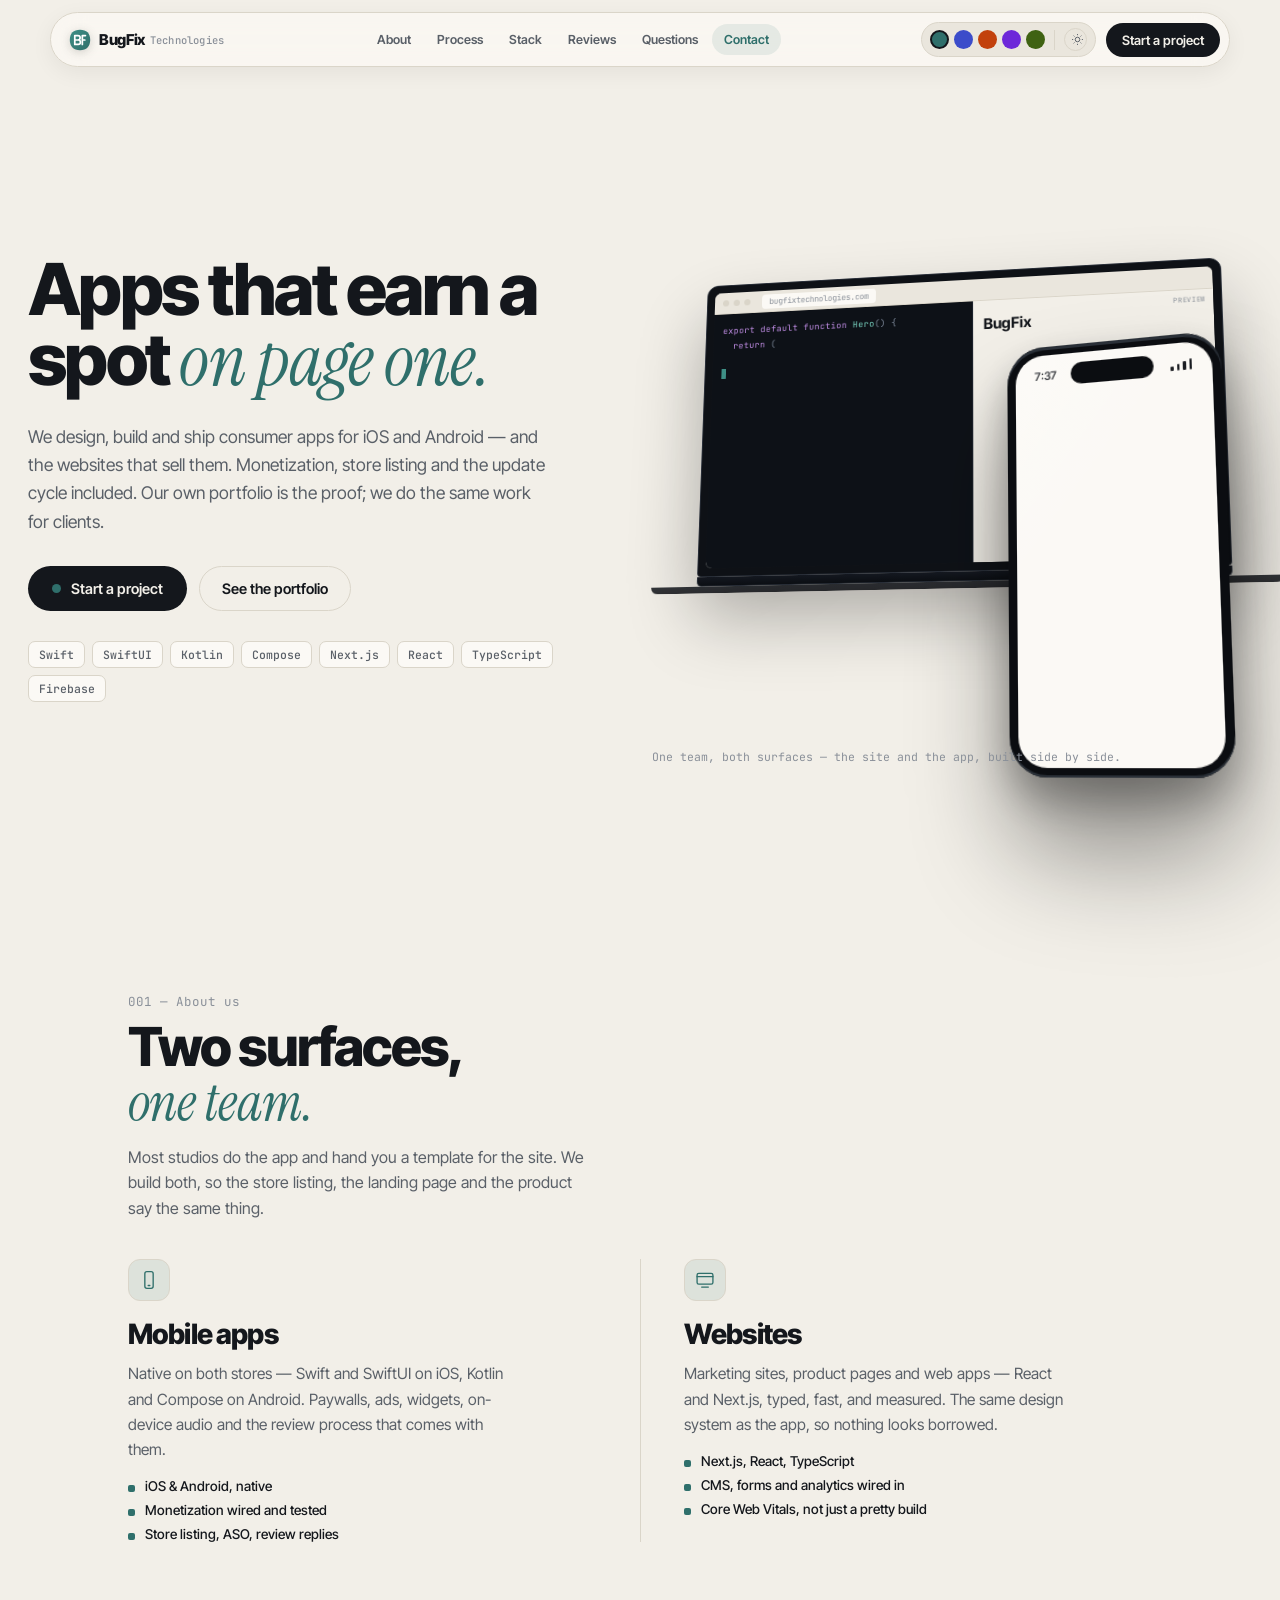
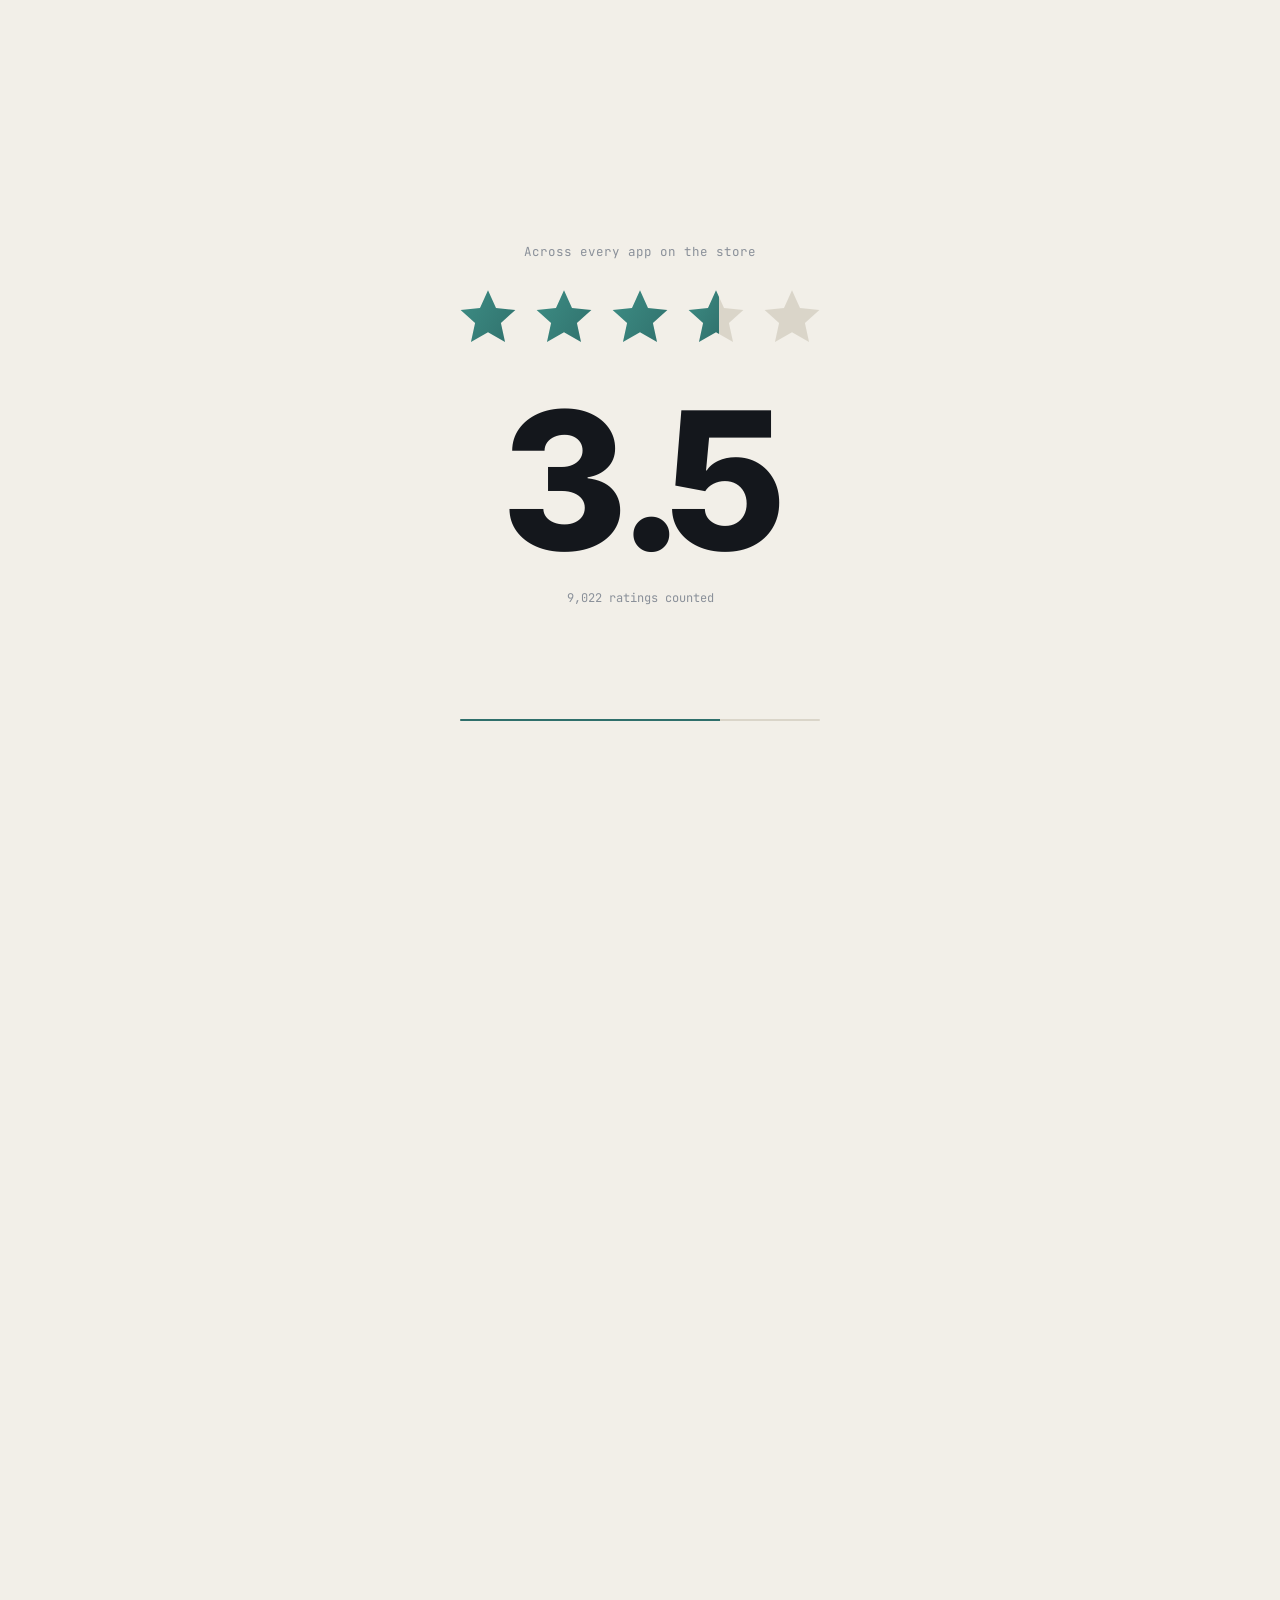
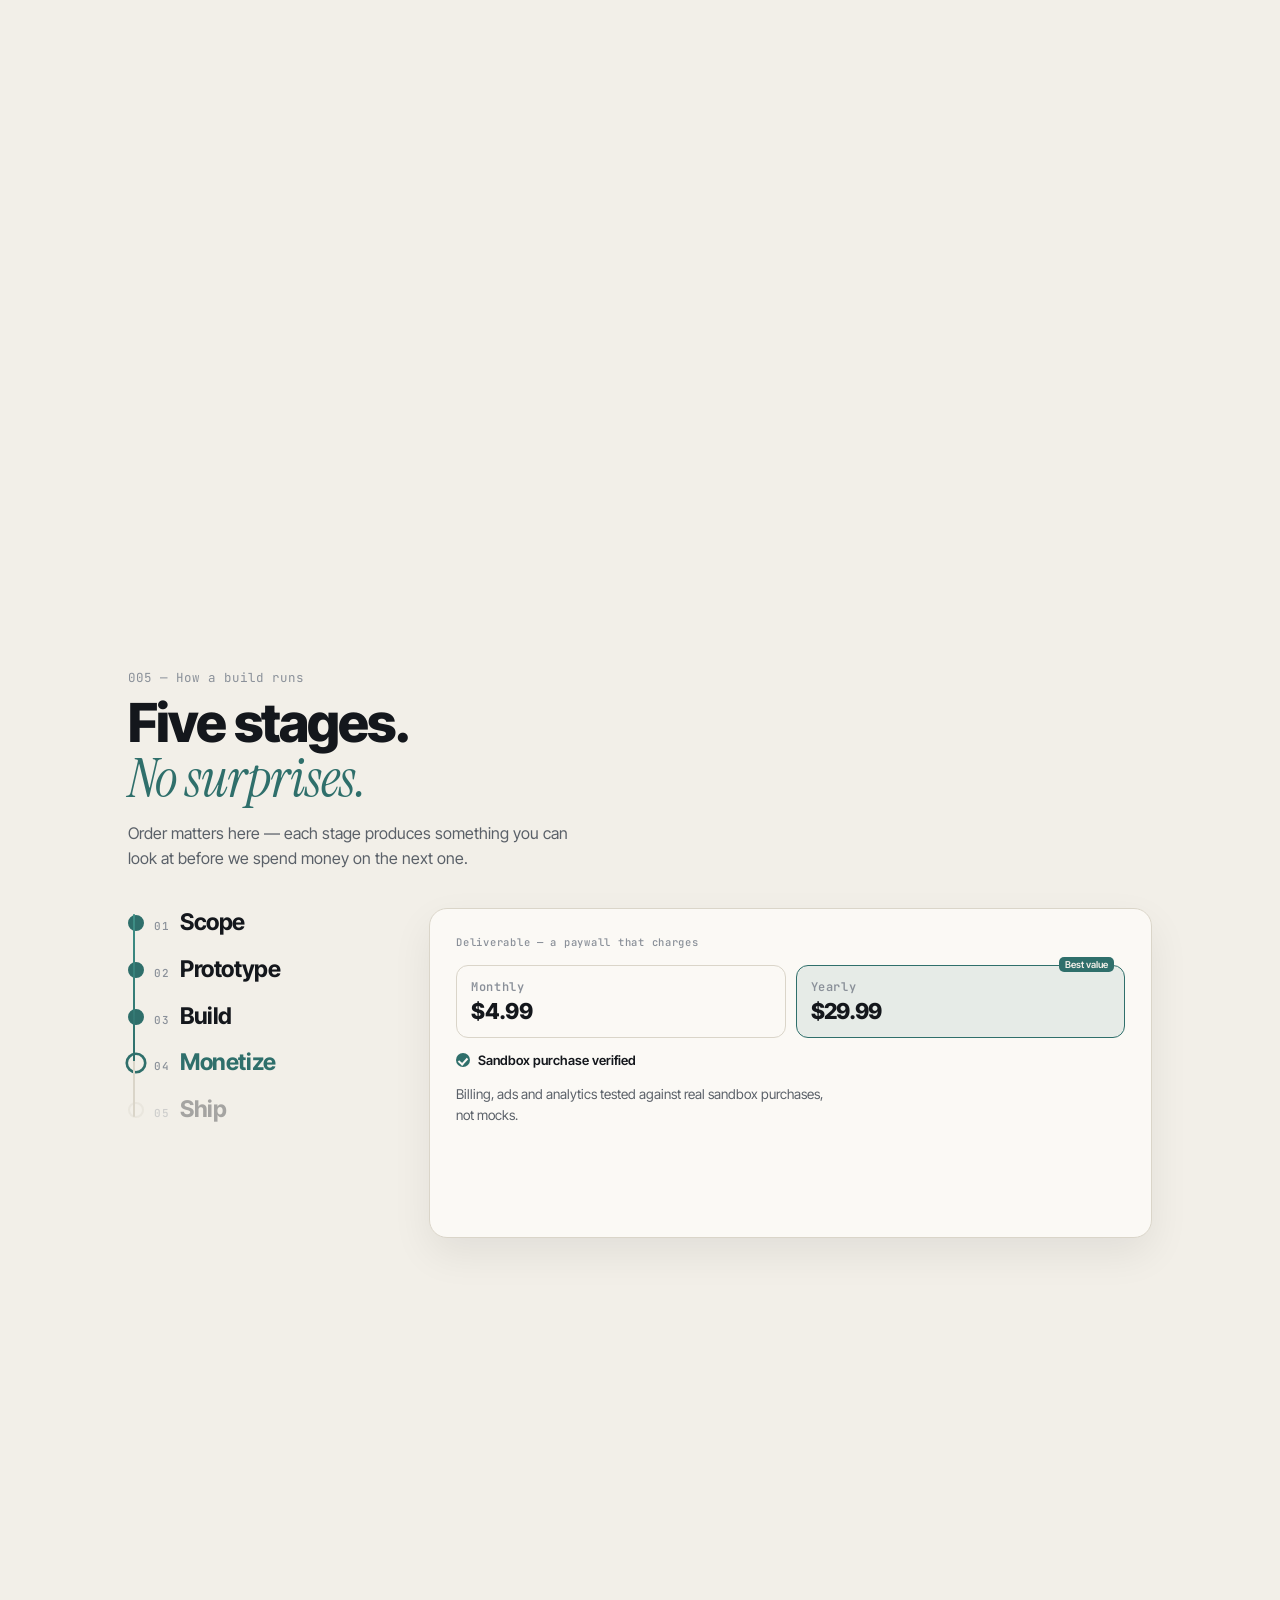
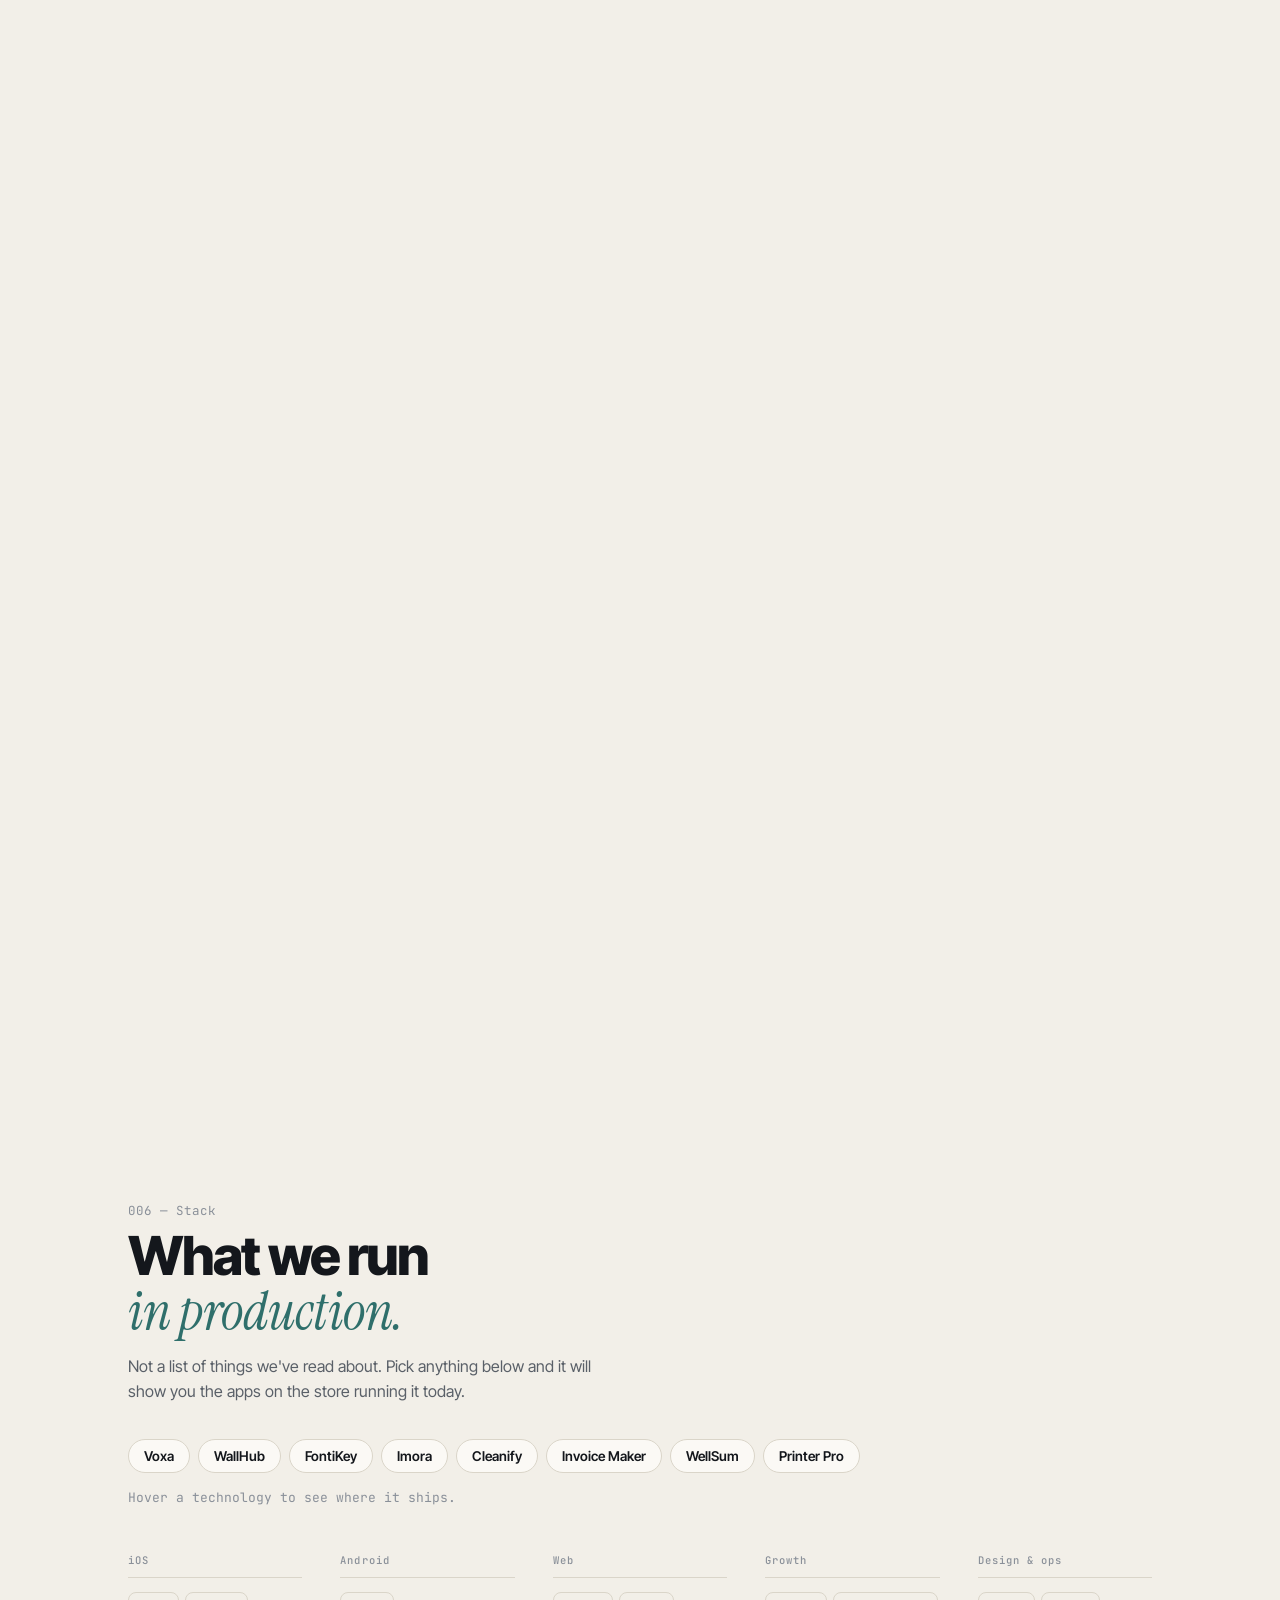
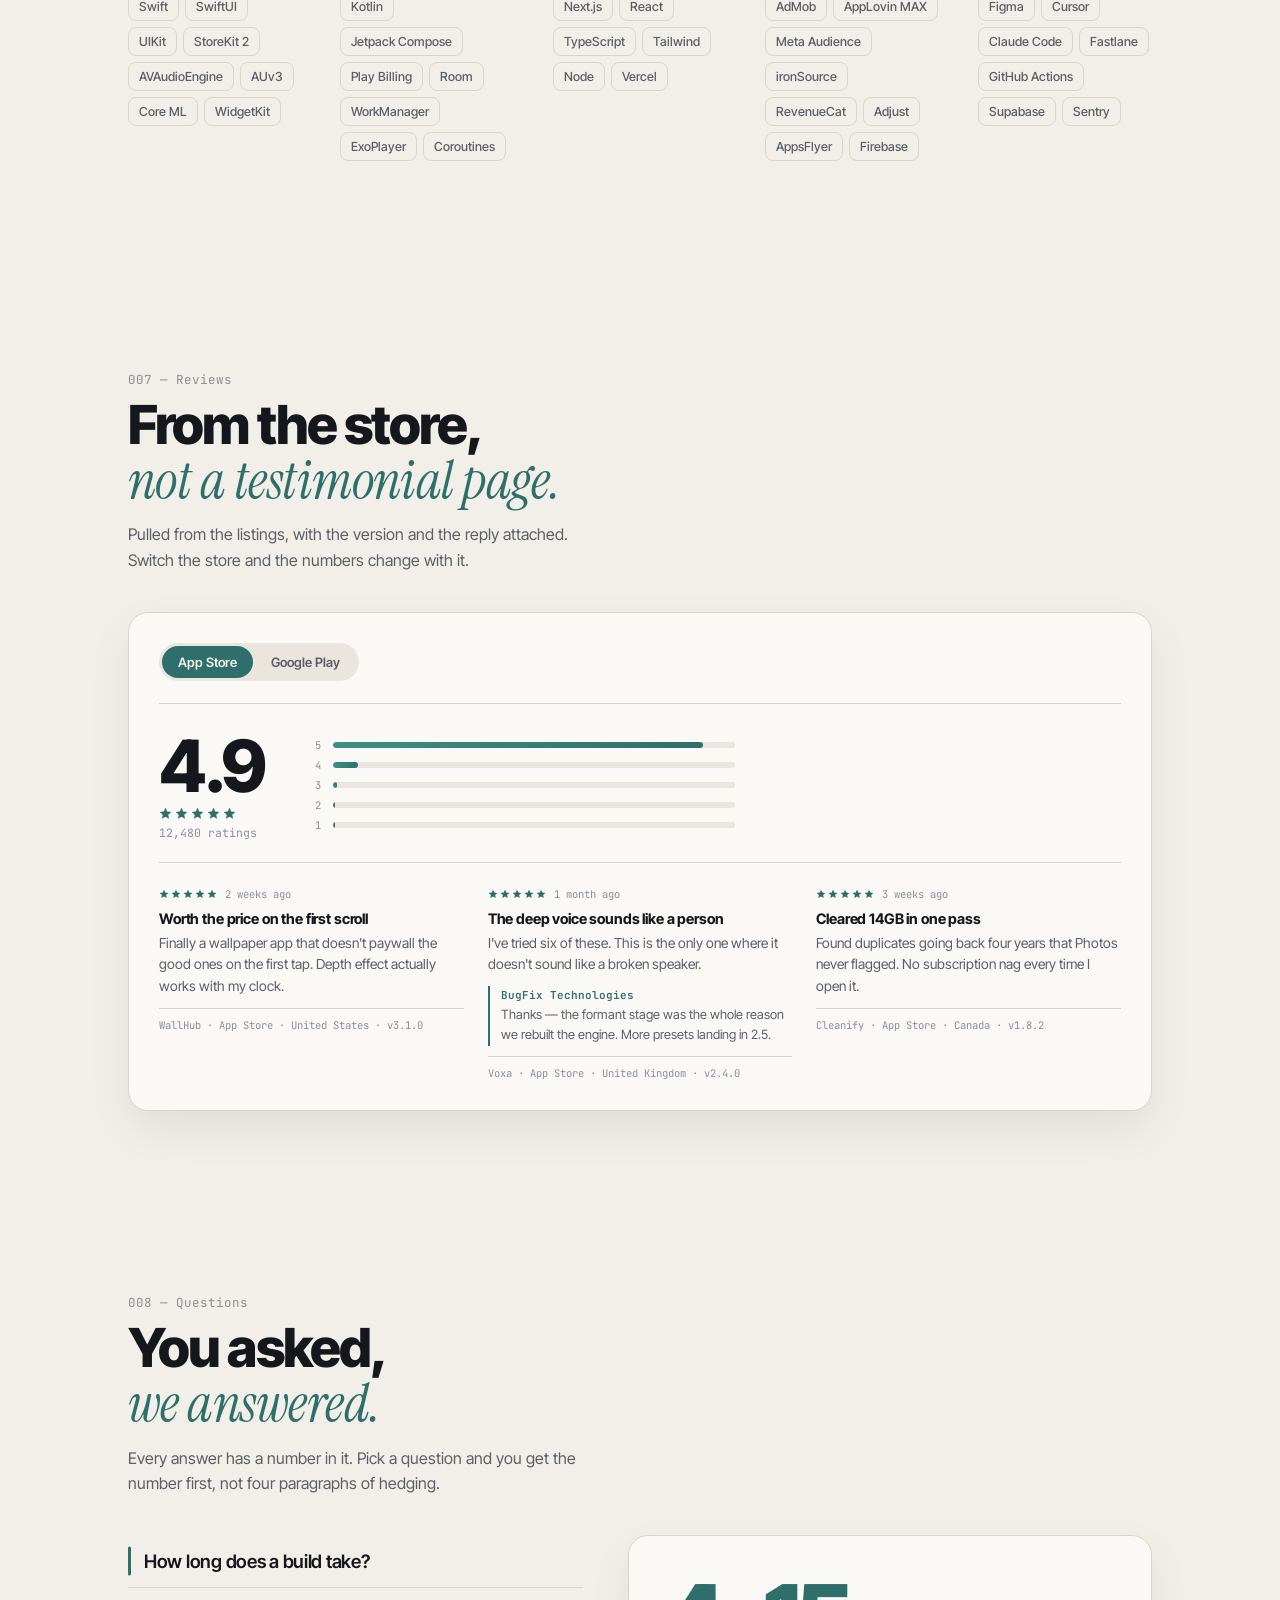
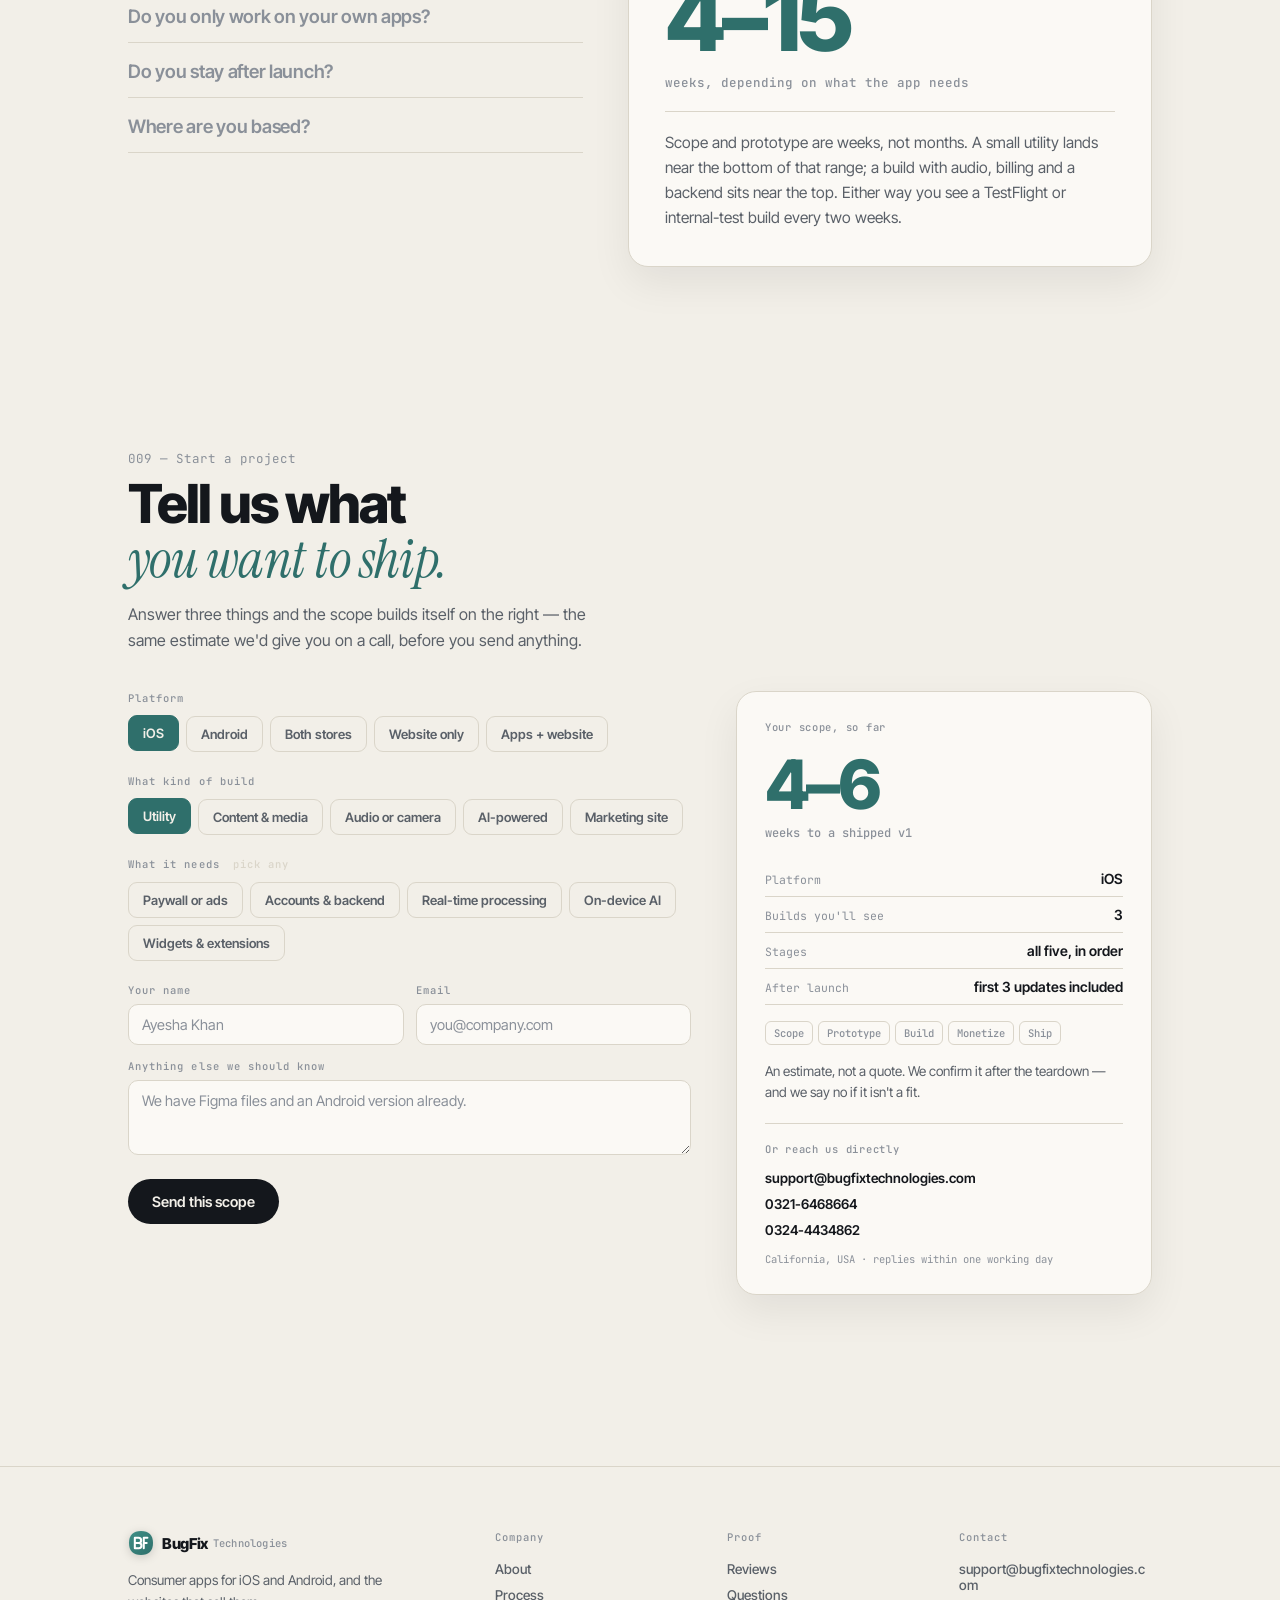
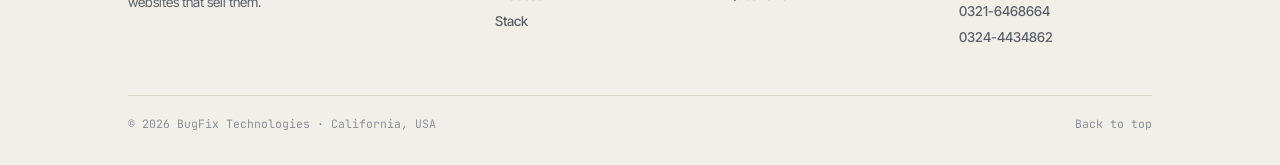
==== commit 87ca0956: "Add files via upload" ====
--- a/index.html
+++ b/index.html
@@ -1,577 +1,629 @@
 <!DOCTYPE html>
-<html lang="en" class="plat-android">
+<html lang="en" class="t-teal">
 <head>
 <meta charset="utf-8">
-<meta name="viewport" content="width=device-width, initial-scale=1">
-<title>BugFix Technologies — Consumer iOS &amp; Android apps, shipped.</title>
-<meta name="description" content="BugFix Technologies designs, builds and ships consumer iOS and Android apps — then runs the monetization, ASO and update cycle that keeps them ranking.">
-<meta property="og:title" content="BugFix Technologies — Consumer iOS &amp; Android apps, shipped.">
-<meta property="og:description" content="A product studio in Lahore building consumer apps for iOS and Android.">
+<meta name="viewport" content="width=device-width,initial-scale=1">
+<meta name="description" content="BugFix Technologies — consumer apps for iOS and Android, and the websites that sell them. Native builds, monetization, store listing and the update cycle.">
+<meta name="theme-color" content="#F2EFE8">
 <meta property="og:type" content="website">
-<meta name="theme-color" content="#FAF7F2">
-<script>
-(function () {
-  try {
-    var t = localStorage.getItem('bf-theme');
-    if (t !== 'light' && t !== 'dark') {
-      t = window.matchMedia('(prefers-color-scheme: dark)').matches ? 'dark' : 'light';
-    }
-    document.documentElement.classList.add('theme-' + t);
-    document.documentElement.style.colorScheme = t;
-    var m = document.querySelector('meta[name="theme-color"]');
-    if (m) m.setAttribute('content', t === 'dark' ? '#0B0C0E' : '#FAF7F2');
-  } catch (e) {}
-})();
-</script>
-<link rel="icon" href="data:image/svg+xml,<svg xmlns='http://www.w3.org/2000/svg' viewBox='0 0 32 32'><rect width='32' height='32' rx='16' fill='%23C2410C'/><rect x='11' y='11' width='10' height='10' rx='2' transform='rotate(45 16 16)' fill='%23FAF7F2'/></svg>">
+<meta property="og:title" content="BugFix Technologies">
+<meta property="og:description" content="Consumer apps for iOS and Android, and the websites that sell them.">
+<meta property="og:url" content="https://www.bugfixtechnologies.com/">
+<meta property="og:image" content="https://www.bugfixtechnologies.com/assets/og.png">
+<meta name="twitter:card" content="summary_large_image">
+<link rel="canonical" href="https://www.bugfixtechnologies.com/">
+<title>BugFix Technologies</title>
+<link rel="icon" href="data:image/svg+xml,%3Csvg xmlns='http://www.w3.org/2000/svg' viewBox='0 0 32 32'%3E%3Cpath d='M16 1.2c9.6 0 14.8 5.2 14.8 14.8S25.6 30.8 16 30.8 1.2 25.6 1.2 16 6.4 1.2 16 1.2z' fill='%232F6F6B'/%3E%3Cg fill='none' stroke='white' stroke-width='2.5' stroke-linecap='round' stroke-linejoin='round'%3E%3Cpath d='M8.4 9.6V22.4M8.4 9.6h4.6a3.2 3.2 0 0 1 0 6.4H8.4m0 0h5a3.2 3.2 0 0 1 0 6.4H8.4'/%3E%3Cpath d='M19.4 22.4V9.6h4.5M19.4 16h3.6'/%3E%3C/g%3E%3C/svg%3E">
 <link rel="preconnect" href="https://fonts.googleapis.com">
 <link rel="preconnect" href="https://fonts.gstatic.com" crossorigin>
-<link href="https://fonts.googleapis.com/css2?family=Bricolage+Grotesque:opsz,wght@12..96,400;12..96,500;12..96,600;12..96,700;12..96,800&family=Inter:wght@300;400;500;600;700&family=JetBrains+Mono:wght@400;500;600&display=swap" rel="stylesheet">
+<link href="https://fonts.googleapis.com/css2?family=Inter+Tight:wght@400;500;600;800&family=Instrument+Serif:ital@1&family=JetBrains+Mono:wght@400;500&display=swap" rel="stylesheet">
 <link rel="stylesheet" href="assets/style.css">
-<noscript><style>.rv,.step{opacity:1;transform:none}#pre{display:none}.cur{display:none}</style></noscript>
 </head>
 <body>
 
-<a class="skip" href="#main">Skip to content</a>
-
-<div class="grain" aria-hidden="true"></div>
-<div class="cur" aria-hidden="true"><i></i><b></b></div>
-<div class="progress" role="progressbar" aria-label="Page scroll" aria-valuemin="0" aria-valuemax="100" aria-valuenow="0"><i></i></div>
-
-<div id="pre">
-  <div class="pre-mark">BugFix Technologies</div>
-  <div class="pre-pct"><span>0</span><em>%</em></div>
-  <div class="pre-bar"><i></i></div>
-  <div class="pre-sub mono">Loading the studio</div>
+<div class="topline"><i id="topfill"></i></div>
+
+<header class="nav" id="nav">
+  <a class="logo" href="#top"><svg class="mark" viewBox="0 0 32 32" aria-hidden="true">
+      <defs>
+        <linearGradient id="bfg" x1="0" y1="0" x2="1" y2="1">
+          <stop offset="0" stop-color="var(--a2)"/><stop offset="1" stop-color="var(--a1)"/>
+        </linearGradient>
+      </defs>
+      <path class="mtile" d="M16 1.2c9.6 0 14.8 5.2 14.8 14.8S25.6 30.8 16 30.8 1.2 25.6 1.2 16 6.4 1.2 16 1.2z" fill="url(#bfg)"/>
+      <path class="mB" d="M8.4 9.6V22.4M8.4 9.6h4.6a3.2 3.2 0 0 1 0 6.4H8.4m0 0h5a3.2 3.2 0 0 1 0 6.4H8.4"/>
+      <path class="mF" d="M19.4 22.4V9.6h4.5M19.4 16h3.6"/>
+    </svg>BugFix<em>Technologies</em></a>
+
+  <nav class="nlinks" id="nlinks" aria-label="Sections">
+    <span class="npill" id="npill"></span>
+    <a href="#about" data-s="about">About</a>
+    <a href="#proc"  data-s="proc">Process</a>
+    <a href="#stk"   data-s="stk">Stack</a>
+    <a href="#rev"   data-s="rev">Reviews</a>
+    <a href="#qa"    data-s="qa">Questions</a>
+    <a href="#start" data-s="start">Contact</a>
+  </nav>
+
+  <div class="nright">
+    <div class="themer" role="group" aria-label="Theme">
+  <div class="sw">
+    <button data-t="teal"   aria-pressed="true"  aria-label="Teal accent"   style="background:#2F6F6B"></button>
+    <button data-t="indigo" aria-pressed="false" aria-label="Indigo accent" style="background:#3B4CCA"></button>
+    <button data-t="ember"  aria-pressed="false" aria-label="Ember accent"  style="background:#C2410C"></button>
+    <button data-t="violet" aria-pressed="false" aria-label="Violet accent" style="background:#6D28D9"></button>
+    <button data-t="forest" aria-pressed="false" aria-label="Forest accent" style="background:#3F6212"></button>
+  </div>
+  <span class="divider"></span>
+  <button class="mode" id="mode" aria-label="Switch to dark theme" aria-pressed="false">
+    <svg class="sun" viewBox="0 0 24 24"><circle cx="12" cy="12" r="4.2"/><path d="M12 2v2M12 20v2M2 12h2M20 12h2M4.9 4.9l1.5 1.5M17.6 17.6l1.5 1.5M19.1 4.9l-1.5 1.5M6.4 17.6l-1.5 1.5"/></svg>
+    <svg class="moon" viewBox="0 0 24 24"><path d="M20 14.5A8.2 8.2 0 019.5 4 8.3 8.3 0 1020 14.5z"/></svg>
+  </button>
 </div>
-
-<header class="nav">
-  <div class="navin">
-    <a class="brand" href="#"><span class="glyph"></span>BugFix Technologies</a>
-    <nav class="navlinks" aria-label="Primary">
-      <a href="#work"><span>Work</span><span>Work</span></a>
-      <a href="#case"><span>Case study</span><span>Case study</span></a>
-      <a href="#services"><span>Services</span><span>Services</span></a>
-      <a href="#process"><span>Process</span><span>Process</span></a>
-      <a href="#contact"><span>Contact</span><span>Contact</span></a>
-    </nav>
-    <div class="ptog" role="group" aria-label="Platform">
-      <span class="pill" aria-hidden="true"></span>
-      <button type="button" data-plat="ios" aria-pressed="false">iOS</button>
-      <button type="button" data-plat="android" aria-pressed="true">Android</button>
-    </div>
-    <button class="ttog mag" type="button" id="theme" aria-label="Switch to dark theme" aria-pressed="false">
-      <svg class="sun" viewBox="0 0 24 24" aria-hidden="true"><circle cx="12" cy="12" r="4"/><path d="M12 2v2M12 20v2M4.93 4.93l1.41 1.41M17.66 17.66l1.41 1.41M2 12h2M20 12h2M4.93 19.07l1.41-1.41M17.66 6.34l1.41-1.41"/></svg>
-      <svg class="moon" viewBox="0 0 24 24" aria-hidden="true"><path d="M21 14.5A8.5 8.5 0 1110.5 3 7 7 0 0021 14.5z"/></svg>
-    </button>
-    <a class="cta mag" href="#contact">Start a project</a>
-    <button class="burger" type="button" aria-expanded="false" aria-controls="menu" aria-label="Open menu">
-      <span></span><span></span>
-    </button>
-  </div>
+    <a class="ncta" href="#start">Start a project</a>
+  </div>
+
+  <button class="burger" id="burger" aria-expanded="false" aria-label="Open menu">
+    <span></span><span></span>
+  </button>
 </header>
 
-<div id="menu" class="menu" hidden>
-  <div class="menu-bg"></div>
-  <nav class="menu-nav" aria-label="Mobile">
-    <a href="#work"><span>01</span>Work</a>
-    <a href="#case"><span>02</span>Case study</a>
-    <a href="#services"><span>03</span>Services</a>
-    <a href="#process"><span>04</span>Process</a>
-    <a href="#faq"><span>05</span>Questions</a>
-    <a href="#contact"><span>06</span>Contact</a>
-  </nav>
-  <div class="menu-foot">
-    <div class="live mono"><span class="city">LHE</span><time id="clock-m" datetime="">00:00:00</time></div>
-    <a class="cta mag" href="#contact">Let's talk</a>
-  </div>
+<div class="sheet" id="sheet" hidden>
+  <a href="#about">About</a><a href="#proc">Process</a><a href="#stk">Stack</a>
+  <a href="#rev">Reviews</a><a href="#qa">Questions</a><a href="#start">Contact</a>
 </div>
 
-<main id="main">
-
-<section class="hero">
-  <div class="aurora" aria-hidden="true"><i></i><i></i><i></i></div>
-  <div class="grid-bg" aria-hidden="true"></div>
-  <div class="wrap">
-    <div class="herometa">
-      <span class="chap mono">001 — Intro</span>
-      <div class="live mono" aria-label="Lahore local time">
-        <span class="city">LHE</span>
-        <time id="clock" datetime="">00:00:00</time>
-        <span class="coords">31.52°N 74.36°E</span>
-      </div>
-    </div>
-
-    <div class="heroin">
-      <div>
-        <span class="mono eyebrow">Product studio · Lahore, PK</span>
-        <h1 class="dsp">
-          <span class="line"><b>Apps that</b></span>
-          <span class="line"><b>earn a spot</b></span>
-          <span class="line line-ghost">
-            <b class="grad">on page one.</b>
-            <i aria-hidden="true">on page one.</i>
-          </span>
-        </h1>
-        <p class="lead">
-          We design, build and ship consumer apps for iOS and Android — then run the
-          monetization, the store listing and the update cycle that keeps them ranking.
-          Our own portfolio is the proof; we do the same work for clients.
-        </p>
-        <div class="herocta">
-          <a class="cta mag" href="#contact">Start a project
-            <svg viewBox="0 0 24 24" aria-hidden="true"><path d="M5 12h14M13 6l6 6-6 6"/></svg></a>
-          <a class="cta ghost mag" href="#work">See the portfolio</a>
-        </div>
-      </div>
-
-      <div class="stage" id="orbit">
-        <div class="glow" aria-hidden="true"></div>
-        <div class="scene" aria-hidden="true">
-          <div class="halo"></div>
-          <div class="ring r1"></div>
-          <div class="ring r2"></div>
-          <div class="ring r3"></div>
-          <div class="core">
-            <span class="core-mark"></span>
-            <strong>Page one</strong>
-            <em>Live ranking engine</em>
-          </div>
-          <article class="float f1">
-            <span class="fk">Store rank</span>
-            <div class="climb"><i style="--h:28%"></i><i style="--h:36%"></i><i style="--h:32%"></i><i style="--h:54%"></i><i style="--h:68%"></i><i style="--h:82%"></i><i class="peak" style="--h:96%"></i></div>
-            <b>#1 this week</b>
-          </article>
-          <article class="float f2">
-            <span class="fk">Play reviews</span>
-            <strong>4.6</strong>
-            <div class="stars" aria-hidden="true"><i></i><i></i><i></i><i></i><i></i></div>
-            <em>Held across 140 countries</em>
-          </article>
-          <article class="float f3">
-            <span class="fk">Ship pulse</span>
-            <div class="pulse"><span></span></div>
-            <b>Native build</b>
-            <em class="plat" data-ios="SwiftUI · StoreKit 2" data-android="Kotlin · Compose">Kotlin · Compose</em>
-          </article>
-          <article class="float f4">
-            <span class="fk">This release</span>
-            <strong>18M+</strong>
-            <em>Lifetime downloads</em>
-          </article>
-        </div>
-        <p class="scene-cap mono">Built to rank · not a demo in a frame</p>
-      </div>
-    </div>
-
-    <div class="stats rv">
-      <div><div class="k">Shipped</div><div class="n" data-edit data-count="24">24</div><div class="l">Consumer apps live on the stores</div></div>
-      <div><div class="k">Reach</div><div class="n" data-edit data-count="18" data-suffix="M+">18M+</div><div class="l">Lifetime downloads</div></div>
-      <div><div class="k">Coverage</div><div class="n" data-edit data-count="140">140</div><div class="l">Countries</div></div>
-      <div><div class="k">Rating</div><div class="n" data-edit data-count="4.6" data-decimals="1" data-suffix="★">4.6★</div><div class="l">Average store rating</div></div>
-    </div>
-  </div>
-</section>
-
-<div class="ticker" aria-hidden="true">
-  <div class="tick">
-    <span>WallHub <em>v3.4.0</em></span><span>Imora <em>v2.1.2</em></span>
-    <span>FontiKey <em>v5.0.1</em></span><span>Voxa <em>v1.8.0</em></span>
-    <span>Vault Remote <em>v4.2.0</em></span><span>Cleanify <em>v2.9.3</em></span>
-    <span>Invoice Maker <em>v1.4.0</em></span><span>Calculator Vault <em>v6.1.0</em></span>
-    <span>WallHub <em>v3.4.0</em></span><span>Imora <em>v2.1.2</em></span>
-    <span>FontiKey <em>v5.0.1</em></span><span>Voxa <em>v1.8.0</em></span>
-    <span>Vault Remote <em>v4.2.0</em></span><span>Cleanify <em>v2.9.3</em></span>
-    <span>Invoice Maker <em>v1.4.0</em></span><span>Calculator Vault <em>v6.1.0</em></span>
-  </div>
-</div>
-
-<section id="work">
-  <div class="wrap">
-    <div class="sechead rv">
-      <div>
-        <span class="mono eyebrow">002 — Portfolio</span>
-        <h2 class="dsp">Eight apps<br>we own and run.</h2>
-      </div>
-      <p class="lead">Every one designed, built, monetized and maintained in-house. When you hire
-        us, you get the team that already did it — not a team learning on your budget.</p>
-    </div>
-
-    <a class="feat rv" href="#case">
-      <div class="featvis" aria-hidden="true">
-        <div class="featwave" id="featwave"></div>
-        <div class="featbadge mono">Featured · Case study</div>
-      </div>
-      <div class="featcopy">
-        <span class="mono eyebrow">Voxa</span>
-        <h3 class="dsp">A voice changer that survives being listened to twice.</h3>
-        <p>We rebuilt the audio engine after the first ship. Formants, tails and latency — the parts reviews actually hear.</p>
-        <span class="featlink">Read the rebuild
-          <svg viewBox="0 0 24 24" aria-hidden="true"><path d="M5 12h14M13 6l6 6-6 6"/></svg>
+
+
+<section class="hero" id="top">
+  <div>
+    <h1>Apps that earn a spot <em>on page one.</em></h1>
+    <p class="lead">We design, build and ship consumer apps for iOS and Android — and the
+      websites that sell them. Monetization, store listing and the update cycle included.
+      Our own portfolio is the proof; we do the same work for clients.</p>
+    <div class="row">
+      <button class="cta"><span class="dot"></span> Start a project</button>
+      <button class="ghost">See the portfolio</button>
+    </div>
+    <div class="chips">
+      <span class="chip">Swift</span><span class="chip">SwiftUI</span><span class="chip">Kotlin</span>
+      <span class="chip">Compose</span><span class="chip">Next.js</span><span class="chip">React</span>
+      <span class="chip">TypeScript</span><span class="chip">Firebase</span>
+    </div>
+  </div>
+
+  <div class="stage" id="stage">
+    <div class="scene" id="scene">
+      <div class="floatwrap">
+
+        <!-- laptop: the website -->
+        <div class="laptop">
+          <div class="lid">
+            <div class="lscreen">
+              <div class="lbar">
+                <i></i><i></i><i></i>
+                <span class="url" id="url">bugfixtechnologies.com</span>
+              </div>
+              <div class="lbody">
+                <div class="editor">
+                  <div class="ln"><s>export default function</s> <b>Hero</b>() {</div>
+                  <div class="ln">&nbsp;&nbsp;<s>return</s> (</div>
+                  <div class="ln">&nbsp;&nbsp;&nbsp;&nbsp;&lt;<u>section</u> <k>className</k>=<q>"hero"</q>&gt;</div>
+                  <div class="ln">&nbsp;&nbsp;&nbsp;&nbsp;&nbsp;&nbsp;&lt;<b>Nav</b> <k>items</k>={links} /&gt;</div>
+                  <div class="ln">&nbsp;&nbsp;&nbsp;&nbsp;&nbsp;&nbsp;&lt;<u>h1</u>&gt;Apps that earn</div>
+                  <div class="ln">&nbsp;&nbsp;&nbsp;&nbsp;&nbsp;&nbsp;&nbsp;&nbsp;a spot <q>on page one.</q>&lt;/<u>h1</u>&gt;</div>
+                  <div class="ln">&nbsp;&nbsp;&nbsp;&nbsp;&nbsp;&nbsp;&lt;<b>CTA</b>&gt;Start a project&lt;/<b>CTA</b>&gt;</div>
+                  <div class="ln">&nbsp;&nbsp;&nbsp;&nbsp;&nbsp;&nbsp;&lt;<b>AppGrid</b> <k>apps</k>={apps} /&gt;</div>
+                  <div class="ln">&nbsp;&nbsp;&nbsp;&nbsp;&lt;/<u>section</u>&gt;</div>
+                  <div class="ln">&nbsp;&nbsp;)</div>
+                  <div class="ln">}</div>
+                  <span class="caret" id="caret"></span>
+                </div>
+
+                <div class="preview">
+                  <span class="pvtag">preview</span>
+                  <div class="site" id="site">
+                    <div class="snav">
+                      <b>BugFix</b>
+                      <span class="nl"></span><span class="nl"></span>
+                      <u class="nb"></u>
+                    </div>
+                    <div class="shero">
+                      <div class="sh sh1"></div>
+                      <div class="sh sh2"></div>
+                      <div class="sh sh3"></div>
+                      <div class="sbtns"><em></em><em class="o"></em></div>
+                    </div>
+                    <div class="scards"><i></i><i></i><i></i></div>
+                  </div>
+                </div>
+              </div>
+            </div>
+          </div>
+          <div class="deck"></div>
+          <div class="base"></div>
+        </div>
+
+        <!-- phone: the app -->
+        <div class="phone">
+          <div class="frame">
+            <div class="screen" id="screen">
+              <div class="notch"></div>
+              <div class="glare"></div>
+              <div class="sbar">
+                <span id="clock">9:41</span>
+                <span class="sig"><i></i><i></i><i></i><i></i></span>
+              </div>
+              <div class="app">
+                <div class="apptitle">BugFix</div>
+                <div class="appsub">8 live · 150+ shipped</div>
+                <div class="grid">
+
+                  <div class="tile t1">
+                    <span class="ico">
+                      <span class="wave"><i></i><i></i><i></i><i></i><i></i><i></i><i></i></span>
+                    </span>
+                    <b>Voxa</b>
+                    <em>Voice &amp; audio</em>
+                    <span class="rate">4.9 ★</span>
+                  </div>
+
+                  <div class="tile t2">
+                    <span class="ico">
+                      <svg viewBox="0 0 40 40" aria-hidden="true">
+                        <circle cx="29" cy="11" r="4" class="sun"/>
+                        <path d="M0 30 L11 18 L20 27 L28 20 L40 31 V40 H0 Z" class="m1"/>
+                        <path d="M0 36 L9 27 L18 34 L27 26 L40 37 V40 H0 Z" class="m2"/>
+                      </svg>
+                    </span>
+                    <b>WallHub</b>
+                    <em>Wallpapers</em>
+                    <span class="rate">4.9 ★</span>
+                  </div>
+
+                  <div class="tile t3">
+                    <span class="ico">
+                      <span class="keys"><i></i><i></i><i></i><i></i><i></i><i></i><i></i><i></i><i class="sp"></i></span>
+                    </span>
+                    <b>FontiKey</b>
+                    <em>Keyboard</em>
+                    <span class="rate">4.9 ★</span>
+                  </div>
+
+                  <div class="tile t4">
+                    <span class="ico">
+                      <svg viewBox="0 0 40 40" aria-hidden="true">
+                        <circle cx="20" cy="20" r="12" class="o1"/>
+                        <circle cx="20" cy="20" r="7"  class="o2"/>
+                        <path d="M20 4 l1.8 4.6 4.6 1.8 -4.6 1.8 -1.8 4.6 -1.8 -4.6 -4.6 -1.8 4.6 -1.8z" class="sp2"/>
+                      </svg>
+                    </span>
+                    <b>Imora</b>
+                    <em>AI art</em>
+                    <span class="rate">4.9 ★</span>
+                  </div>
+
+                </div>
+              </div>
+              <div class="tabs" id="tabs">
+                <span class="sel"></span><span></span><span></span>
+              </div>
+            </div>
+          </div>
+          <div class="badge" id="badge">
+            <span class="tick"><svg viewBox="0 0 24 24"><path d="M5 13l4 4L19 7"/></svg></span>
+            <span>Shipped together<small id="btime">web · iOS · Android</small></span>
+          </div>
+        </div>
+
+      </div>
+    </div>
+    <span class="caption">One team, both surfaces — the site and the app, built side by side.</span>
+  </div>
+</section>
+
+<section class="abt" id="about">
+  <div class="swrap">
+    <div class="phead">
+      <span class="peyebrow on">001 — About us</span>
+      <h2 class="ptitle">Two surfaces,<br><em>one team.</em></h2>
+      <p class="psub">Most studios do the app and hand you a template for the site.
+        We build both, so the store listing, the landing page and the product
+        say the same thing.</p>
+    </div>
+
+    <div class="split" id="split">
+      <article class="half h-app">
+        <span class="hicon" aria-hidden="true">
+          <svg viewBox="0 0 24 24"><rect x="7" y="2" width="10" height="20" rx="2.5"/><line x1="11" y1="18.6" x2="13" y2="18.6"/></svg>
         </span>
-      </div>
-    </a>
-
-    <div class="apps">
-      <a class="app rv" href="#" style="--d:0s">
-        <span class="icon" style="background:linear-gradient(140deg,#FF6A3D,#B02FA5)">
-          <svg viewBox="0 0 24 24" aria-hidden="true"><path d="M12 3l2.4 5.6L20 11l-5.6 2.4L12 19l-2.4-5.6L4 11l5.6-2.4z"/></svg></span>
-        <h3>Imora</h3>
-        <p>AI art generator with a credit economy and style presets.</p>
-        <div class="meta"><span>AI &amp; Photo</span><span class="dot"></span><span data-edit>4.7★</span><span class="plat" data-ios="App Store" data-android="Google Play">App Store</span></div>
-      </a>
-
-      <a class="app rv" href="#" style="--d:.08s">
-        <span class="icon" style="background:linear-gradient(140deg,#2B6CFF,#12E4C6)">
-          <svg viewBox="0 0 24 24" aria-hidden="true"><rect x="3" y="3" width="18" height="18" rx="3"/><path d="M3 15l5-5 4 4 3-3 6 6"/></svg></span>
-        <h3>WallHub</h3>
-        <p>4K wallpapers, depth effects and lock-screen widgets.</p>
-        <div class="meta"><span>Personalization</span><span class="dot"></span><span data-edit>4.8★</span><span class="plat" data-ios="App Store" data-android="Google Play">App Store</span></div>
-      </a>
-
-      <a class="app rv" href="#" style="--d:.16s">
-        <span class="icon" style="background:linear-gradient(140deg,#8E7BFF,#3D2A8C)">
-          <svg viewBox="0 0 24 24" aria-hidden="true"><rect x="2" y="6" width="20" height="12" rx="2.5"/><path d="M6 10h.01M10 10h.01M14 10h.01M18 10h.01M8 14h8"/></svg></span>
-        <h3>FontiKey</h3>
-        <p>Custom keyboard themes, Unicode fonts and live translation.</p>
-        <div class="meta"><span>Utilities</span><span class="dot"></span><span data-edit>4.5★</span><span class="plat" data-ios="App Store" data-android="Google Play">App Store</span></div>
-      </a>
-
-      <a class="app rv" href="#" style="--d:.24s">
-        <span class="icon" style="background:linear-gradient(140deg,#FFD36E,#FF5F6D)">
-          <svg viewBox="0 0 24 24" aria-hidden="true"><path d="M12 3v18M8 7v10M16 7v10M4 10v4M20 10v4"/></svg></span>
-        <h3>Voxa</h3>
-        <p>Real-time voice changer with formant-aware DSP.</p>
-        <div class="meta"><span>Entertainment</span><span class="dot"></span><span data-edit>4.6★</span><span class="plat" data-ios="App Store" data-android="Google Play">App Store</span></div>
-      </a>
-
-      <a class="app rv" href="#" style="--d:0s">
-        <span class="icon" style="background:linear-gradient(140deg,#12D8C4,#0B7F8F)">
-          <svg viewBox="0 0 24 24" aria-hidden="true"><rect x="7" y="2" width="10" height="20" rx="3"/><path d="M12 6v.01M10 11h4M10 15h4"/></svg></span>
-        <h3>Vault Remote</h3>
-        <p>Universal TV remote across every major brand.</p>
-        <div class="meta"><span>Utilities</span><span class="dot"></span><span data-edit>4.4★</span><span class="plat" data-ios="App Store" data-android="Google Play">App Store</span></div>
-      </a>
-
-      <a class="app rv" href="#" style="--d:.08s">
-        <span class="icon" style="background:linear-gradient(140deg,#6BE07A,#1E7A3C)">
-          <svg viewBox="0 0 24 24" aria-hidden="true"><path d="M4 7h16M9 7V4h6v3M6 7l1 13h10l1-13M10 11v6M14 11v6"/></svg></span>
-        <h3>Cleanify</h3>
-        <p>Storage cleaner for duplicate photos and dead files.</p>
-        <div class="meta"><span>Utilities</span><span class="dot"></span><span data-edit>4.5★</span><span class="plat" data-ios="App Store" data-android="Google Play">App Store</span></div>
-      </a>
-
-      <a class="app rv" href="#" style="--d:.16s">
-        <span class="icon" style="background:linear-gradient(140deg,#5B8CFF,#2B2FA5)">
-          <svg viewBox="0 0 24 24" aria-hidden="true"><path d="M6 3h9l4 4v14H6z"/><path d="M15 3v4h4M9 12h7M9 16h5"/></svg></span>
-        <h3>Invoice Maker</h3>
-        <p>Sixteen templates, PDF export, four free and twelve Pro.</p>
-        <div class="meta"><span>Business</span><span class="dot"></span><span data-edit>4.7★</span><span class="plat" data-ios="App Store" data-android="Google Play">App Store</span></div>
-      </a>
-
-      <a class="app rv" href="#" style="--d:.24s">
-        <span class="icon" style="background:linear-gradient(140deg,#B0288E,#3B1060)">
-          <svg viewBox="0 0 24 24" aria-hidden="true"><rect x="4" y="10" width="16" height="11" rx="2.5"/><path d="M8 10V7a4 4 0 018 0v3M12 15v2"/></svg></span>
-        <h3>Calculator Vault</h3>
-        <p>Private media vault disguised as a working calculator.</p>
-        <div class="meta"><span>Privacy</span><span class="dot"></span><span data-edit>4.6★</span><span class="plat" data-ios="App Store" data-android="Google Play">App Store</span></div>
-      </a>
-    </div>
-  </div>
-</section>
-
-<section id="case">
-  <div class="wrap">
-    <div class="sechead rv">
-      <div>
-        <span class="mono eyebrow">003 — Case study · Voxa</span>
-        <h2 class="dsp">Rebuilding the<br>audio engine.</h2>
-      </div>
-      <p class="lead">The version that shipped first worked. It just didn't sound good enough,
-        and the reviews said so. Here's what we changed.</p>
-    </div>
-
-    <div class="case rv">
-      <div class="casetop">
-        <div>
-          <h3 class="dsp">A voice changer that survives being listened to twice.</h3>
-          <div class="paw">
-            <div>
-              <h4>Problem</h4>
-              <p>Naive pitch shifting moved the formants along with the pitch, so every effect
-                landed in chipmunk territory. Exports also clipped the reverb tail, cutting the
-                last half-second off every recording.</p>
-            </div>
-            <div>
-              <h4>Approach</h4>
-              <p>Split pitch, formant and tempo into three independent controls. Built a per-effect
-                DSP recipe with explicit formant targets instead of one shared shifter, and moved
-                everything into a custom in-process AUv3 audio unit.</p>
-            </div>
-            <div>
-              <h4>Outcome</h4>
-              <p>Sample-accurate LFO modulation, correct export tails, and effects that hold up
-                on a second listen. Rating recovered inside two release cycles.</p>
-            </div>
-          </div>
-        </div>
-        <div class="shot">
-          <div class="mono" style="color:var(--tx3)">Store rating · by release</div>
-          <div class="bars" aria-hidden="true">
-            <i class="b" style="height:42%"></i><i class="b" style="height:38%"></i>
-            <i class="b" style="height:46%"></i><i style="height:62%"></i>
-            <i style="height:74%"></i><i style="height:88%"></i><i style="height:96%"></i>
-          </div>
-          <div class="lbl"><span>v1.2</span><span>v1.8</span></div>
-        </div>
-      </div>
-      <div class="results">
-        <div><div class="n" data-edit>3.6 → 4.6</div><div class="l">Average store rating</div></div>
-        <div><div class="n" data-edit>&lt;12ms</div><div class="l">Round-trip audio latency</div></div>
-        <div><div class="n" data-edit>0</div><div class="l">Truncated exports since v1.6</div></div>
-      </div>
-    </div>
-  </div>
-</section>
-
-<section id="services">
-  <div class="wrap">
-    <div class="sechead rv">
-      <div>
-        <span class="mono eyebrow">004 — What we do</span>
-        <h2 class="dsp">Build it. Then<br>actually ship it.</h2>
-      </div>
-      <p class="lead">Most studios hand you a binary and leave. Shipping is the part that decides
-        whether the app makes money, so we stay for it.</p>
-    </div>
-
-    <div class="duo">
-      <div class="pane rv">
-        <span class="mono" style="color:var(--a1)">01 — Build</span>
-        <h3 class="dsp">Native, not a wrapper.</h3>
-        <ul>
-          <li><svg viewBox="0 0 24 24" aria-hidden="true"><path d="M5 13l4 4L19 7"/></svg>SwiftUI and UIKit on iOS, Kotlin and Jetpack Compose on Android</li>
-          <li><svg viewBox="0 0 24 24" aria-hidden="true"><path d="M5 13l4 4L19 7"/></svg>MVVM + Coordinators, so screens stay testable as the app grows</li>
-          <li><svg viewBox="0 0 24 24" aria-hidden="true"><path d="M5 13l4 4L19 7"/></svg>On-device AI and audio work: Core ML, AVAudioEngine, custom AUv3</li>
-          <li><svg viewBox="0 0 24 24" aria-hidden="true"><path d="M5 13l4 4L19 7"/></svg>Interactive HTML prototypes before a line of app code gets written</li>
-          <li><svg viewBox="0 0 24 24" aria-hidden="true"><path d="M5 13l4 4L19 7"/></svg>Widgets, extensions, keyboards, share sheets — the platform surface area</li>
+        <h3>Mobile apps</h3>
+        <p>Native on both stores — Swift and SwiftUI on iOS, Kotlin and Compose on
+          Android. Paywalls, ads, widgets, on-device audio and the review process that
+          comes with them.</p>
+        <ul class="hlist">
+          <li>iOS &amp; Android, native</li>
+          <li>Monetization wired and tested</li>
+          <li>Store listing, ASO, review replies</li>
         </ul>
-      </div>
-      <div class="pane rv" style="--d:.08s">
-        <span class="mono" style="color:var(--a1)">02 — Ship</span>
-        <h3 class="dsp">Revenue is a feature.</h3>
-        <ul>
-          <li><svg viewBox="0 0 24 24" aria-hidden="true"><path d="M5 13l4 4L19 7"/></svg>StoreKit 2 and Play Billing, with paywalls we A/B test properly</li>
-          <li><svg viewBox="0 0 24 24" aria-hidden="true"><path d="M5 13l4 4L19 7"/></svg>Credit economies and subscription tiers that fit the product, not a template</li>
-          <li><svg viewBox="0 0 24 24" aria-hidden="true"><path d="M5 13l4 4L19 7"/></svg>Ad mediation across AdMob, AppLovin MAX, Meta Audience Network, ironSource</li>
-          <li><svg viewBox="0 0 24 24" aria-hidden="true"><path d="M5 13l4 4L19 7"/></svg>ATT, Data safety, Play policy declarations and rejection handling</li>
-          <li><svg viewBox="0 0 24 24" aria-hidden="true"><path d="M5 13l4 4L19 7"/></svg>Store listing, screenshots, ASO and the post-launch update cadence</li>
+      </article>
+
+      <span class="splitline" aria-hidden="true"></span>
+
+      <article class="half h-web">
+        <span class="hicon" aria-hidden="true">
+          <svg viewBox="0 0 24 24"><rect x="2.5" y="4" width="19" height="13" rx="2"/><line x1="8" y1="20.5" x2="16" y2="20.5"/><line x1="2.5" y1="8" x2="21.5" y2="8"/></svg>
+        </span>
+        <h3>Websites</h3>
+        <p>Marketing sites, product pages and web apps — React and Next.js, typed,
+          fast, and measured. The same design system as the app, so nothing looks
+          borrowed.</p>
+        <ul class="hlist">
+          <li>Next.js, React, TypeScript</li>
+          <li>CMS, forms and analytics wired in</li>
+          <li>Core Web Vitals, not just a pretty build</li>
         </ul>
-      </div>
-    </div>
-
-    <div class="donts rv">
-      <div>
-        <span class="mono eyebrow">What we don't do</span>
-        <h3 class="dsp">The work we turn down is part of the product.</h3>
-      </div>
-      <ul>
-        <li><b>Wrappers.</b> If it can ship as a WebView, we are the wrong studio.</li>
-        <li><b>Handoffs at binary.</b> Launch day is a milestone, not the finish.</li>
-        <li><b>Template paywalls.</b> Monetization has to fit the app, not a screenshot from another one.</li>
-      </ul>
-    </div>
-  </div>
-</section>
-
-<section id="process">
-  <div class="wrap">
-    <div class="sechead rv">
-      <div>
-        <span class="mono eyebrow">005 — How a build runs</span>
-        <h2 class="dsp">Five stages.<br>No surprises.</h2>
-      </div>
-      <p class="lead">Order matters here — each stage produces something you can look at before
-        we spend money on the next one.</p>
-    </div>
-    <div class="steps">
-      <div class="step"><span class="num">01</span><h4>Scope</h4>
-        <p>Competitor teardown, monetization model, and a feature list with a line drawn through what ships in v1.</p></div>
-      <div class="step"><span class="num">02</span><h4>Prototype</h4>
-        <p>A clickable HTML build of the real screens. You approve the product before it costs anything to change.</p></div>
-      <div class="step"><span class="num">03</span><h4>Build</h4>
-        <p>Native implementation on a two-week cycle, with a TestFlight or internal-test build at the end of each one.</p></div>
-      <div class="step"><span class="num">04</span><h4>Monetize</h4>
-        <p>Paywall, billing, ads and analytics wired in and tested against real sandbox purchases, not mocks.</p></div>
-      <div class="step"><span class="num">05</span><h4>Ship</h4>
-        <p>Store submission, review responses, ASO, and the first three updates — because launch day is not the finish.</p></div>
-    </div>
-  </div>
-</section>
-
-<section>
-  <div class="wrap">
-    <div class="sechead rv">
-      <div>
-        <span class="mono eyebrow">006 — Stack</span>
-        <h2 class="dsp">What we run<br>in production.</h2>
-      </div>
-      <p class="lead">Not a list of things we've read about. These are shipping in apps on the
-        store right now.</p>
-    </div>
-    <div class="stackgrid">
-      <div class="sgroup rv"><h4>iOS</h4><div class="chips">
-        <b>Swift</b><b>SwiftUI</b><b>UIKit</b><b>StoreKit 2</b><b>AVAudioEngine</b><b>AUv3</b><b>Core ML</b><b>WidgetKit</b></div></div>
-      <div class="sgroup rv" style="--d:.08s"><h4>Android</h4><div class="chips">
-        <b>Kotlin</b><b>Jetpack Compose</b><b>Play Billing</b><b>Room</b><b>WorkManager</b><b>ExoPlayer</b><b>Coroutines</b></div></div>
-      <div class="sgroup rv" style="--d:.16s"><h4>Growth</h4><div class="chips">
-        <b>AdMob</b><b>AppLovin MAX</b><b>Meta Audience</b><b>ironSource</b><b>RevenueCat</b><b>Adjust</b><b>AppsFlyer</b><b>Firebase</b></div></div>
-      <div class="sgroup rv" style="--d:.24s"><h4>Design &amp; ops</h4><div class="chips">
-        <b>Figma</b><b>Cursor</b><b>Claude Code</b><b>Fastlane</b><b>GitHub Actions</b><b>Supabase</b><b>Sentry</b></div></div>
-    </div>
-  </div>
-</section>
-
-<section>
-  <div class="wrap">
-    <div class="sechead rv">
-      <div>
-        <span class="mono eyebrow">007 — Reviews</span>
-        <h2 class="dsp">From the store,<br>not a testimonial page.</h2>
-      </div>
-    </div>
-    <div class="quotes">
-      <div class="quote rv">
-        <div class="stars" aria-label="5 out of 5"><i></i><i></i><i></i><i></i><i></i></div>
-        <p>Finally a wallpaper app that doesn't paywall the good ones on the first tap. Depth
-          effect actually works with my clock.</p>
-        <div class="who" data-edit><b>WallHub</b>App Store · United States</div>
-      </div>
-      <div class="quote rv" style="--d:.08s">
-        <div class="stars" aria-label="5 out of 5"><i></i><i></i><i></i><i></i><i></i></div>
-        <p>I've tried six of these. This is the only one where the deep voice sounds like a
-          person and not a broken speaker.</p>
-        <div class="who" data-edit><b>Voxa</b>App Store · United Kingdom</div>
-      </div>
-      <div class="quote rv" style="--d:.16s">
-        <div class="stars" aria-label="5 out of 5"><i></i><i></i><i></i><i></i><i></i></div>
-        <p>Made an invoice on my phone in the car park and got paid the same day. That's the
-          whole review.</p>
-        <div class="who" data-edit><b>Invoice Maker</b>Google Play · Australia</div>
-      </div>
-    </div>
-  </div>
-</section>
-
-<section id="faq">
-  <div class="wrap">
-    <div class="sechead rv">
-      <div>
-        <span class="mono eyebrow">008 — Questions</span>
-        <h2 class="dsp">You asked,<br>we answered.</h2>
-      </div>
-    </div>
-    <div class="faqs">
-      <details class="faq rv">
-        <summary>How long does a build take?</summary>
-        <p>Scope and prototype are weeks, not months. A native v1 with monetization usually lands in 10–16 weeks depending on platform surface area. You see a TestFlight or internal-test build every two weeks.</p>
-      </details>
-      <details class="faq rv" style="--d:.04s">
-        <summary>Do you only work on your own apps?</summary>
-        <p>No. The portfolio is owned by us; the same team takes client work. The point of owning eight shipping apps is that you don't pay us to learn the stores on your budget.</p>
-      </details>
-      <details class="faq rv" style="--d:.08s">
-        <summary>Native, or a cross-platform wrapper?</summary>
-        <p>Native. SwiftUI and UIKit on iOS, Kotlin and Jetpack Compose on Android. Widgets, keyboards, share sheets and on-device audio are not optional extras here.</p>
-      </details>
-      <details class="faq rv" style="--d:.12s">
-        <summary>Do you stay after launch?</summary>
-        <p>Yes. Listing, ASO, review responses and the first three updates are part of ship. Launch day is not the finish.</p>
-      </details>
-      <details class="faq rv" style="--d:.16s">
-        <summary>Where are you based?</summary>
-        <p>Lahore, Pakistan. We reply within one working day. If the work isn't a fit we'll say so instead of billing you to find out.</p>
-      </details>
-    </div>
-  </div>
-</section>
-
-<section id="contact">
-  <div class="wrap">
-    <div class="contact rv">
-      <span class="mono eyebrow">009 — Start a project</span>
-      <h2 class="dsp" style="max-width:16ch">Tell us what you want to ship.</h2>
-      <p class="lead">We reply within one working day with a scope, a
-        rough timeline and a number. If it isn't a fit we'll say so instead of billing you to find out.</p>
-
-      <form class="form" id="cform" novalidate>
-        <div class="field"><label for="f-name">Your name</label>
-          <input id="f-name" name="name" placeholder="Ayesha Khan" autocomplete="name"></div>
-        <div class="field"><label for="f-email">Email</label>
-          <input id="f-email" name="email" type="email" placeholder="you@company.com" autocomplete="email"></div>
-        <div class="field full"><label>Platform</label>
-          <div class="pillrow">
-            <input type="checkbox" id="p-ios" checked><label for="p-ios">iOS</label>
-            <input type="checkbox" id="p-and"><label for="p-and">Android</label>
-            <input type="checkbox" id="p-both"><label for="p-both">Both</label>
-            <input type="checkbox" id="p-adv"><label for="p-adv">Not sure yet</label>
-          </div>
-        </div>
-        <div class="field full"><label for="f-msg">What are you building</label>
-          <textarea id="f-msg" name="message" placeholder="An AI photo app with a credit system. We have Figma files and an Android version already."></textarea></div>
-        <div class="field full">
-          <button class="cta mag" type="submit" id="fsubmit">Send it over
-            <svg viewBox="0 0 24 24" aria-hidden="true"><path d="M5 12h14M13 6l6 6-6 6"/></svg></button>
-          <p class="err" id="ferr" role="alert">Add your email and a line about the project first.</p>
-          <p class="note">Or email <a href="mailto:hello@bugfixtechnologies.com">hello@bugfixtechnologies.com</a> directly.</p>
-        </div>
-      </form>
-    </div>
-  </div>
-</section>
-
-</main>
-
-<footer>
-  <div class="wrap">
+      </article>
+    </div>
+  </div>
+</section>
+
+<section class="proof" id="proof">
+  <div class="pin">
+    <p class="peyebrow">Across every app on the store</p>
+    <div class="stars" id="stars" aria-hidden="true">
+      <span class="star"><i></i></span><span class="star"><i></i></span><span class="star"><i></i></span>
+      <span class="star"><i></i></span><span class="star"><i></i></span>
+    </div>
+    <div class="score"><span id="score">0.0</span></div>
+    <p class="rcount"><span id="rcount">0</span> ratings counted</p>
+    <p class="pline" id="pline">Average rating, weighted across every release.
+      Not the best one — the average.</p>
+    <div class="pbar" id="pbar"><i></i></div>
+  </div>
+</section>
+
+<section class="proc" id="proc">
+  <div class="ppin">
+    <div class="phead">
+      <span class="peyebrow on">005 — How a build runs</span>
+      <h2 class="ptitle">Five stages.<br><em>No surprises.</em></h2>
+      <p class="psub">Order matters here — each stage produces something you can
+        look at before we spend money on the next one.</p>
+    </div>
+
+    <div class="pcols">
+      <ol class="stages" id="stages">
+        <li class="sg"><span class="sn">01</span><span class="sl">Scope</span></li>
+        <li class="sg"><span class="sn">02</span><span class="sl">Prototype</span></li>
+        <li class="sg"><span class="sn">03</span><span class="sl">Build</span></li>
+        <li class="sg"><span class="sn">04</span><span class="sl">Monetize</span></li>
+        <li class="sg"><span class="sn">05</span><span class="sl">Ship</span></li>
+        <span class="spine"><i id="spinefill"></i></span>
+      </ol>
+
+      <div class="artifact" id="artifact">
+        <div class="acard" data-i="0">
+          <span class="atag">Deliverable — feature list</span>
+          <ul class="flist">
+            <li>Voice presets, real-time</li>
+            <li>Cloud sync</li>
+            <li class="cut">Social feed</li>
+            <li class="cut">In-app messaging</li>
+            <li>Paywall, 3 tiers</li>
+          </ul>
+          <p class="anote">Everything struck through is what we argued out of v1.</p>
+        </div>
+
+        <div class="acard" data-i="1">
+          <span class="atag">Deliverable — clickable prototype</span>
+          <div class="wire">
+            <span class="wscreen s1"><i></i><i></i><i></i></span>
+            <span class="warrow"></span>
+            <span class="wscreen s2"><i></i><i></i><i></i></span>
+            <span class="warrow"></span>
+            <span class="wscreen s3"><i></i><i></i><i></i></span>
+            <span class="wcursor"></span>
+          </div>
+          <p class="anote">Real screens in the browser. You approve the product before
+            it costs anything to change.</p>
+        </div>
+
+        <div class="acard" data-i="2">
+          <span class="atag">Deliverable — a build you can install</span>
+          <div class="brow"><span class="bk">Version</span><span class="bv" id="bver">1.0.0</span></div>
+          <div class="brow"><span class="bk">Channel</span><span class="bv">TestFlight · internal</span></div>
+          <div class="brow"><span class="bk">Cycle</span><span class="bv">every two weeks</span></div>
+          <div class="bbar"><i></i></div>
+          <p class="anote">A real device build at the end of every cycle, not a demo video.</p>
+        </div>
+
+        <div class="acard" data-i="3">
+          <span class="atag">Deliverable — a paywall that charges</span>
+          <div class="pay">
+            <span class="ptier"><b>Monthly</b><em>$4.99</em></span>
+            <span class="ptier sel"><b>Yearly</b><em>$29.99</em><span class="pbadge">Best value</span></span>
+          </div>
+          <div class="ptick"><span class="tickdot"></span>Sandbox purchase verified</div>
+          <p class="anote">Billing, ads and analytics tested against real sandbox
+            purchases, not mocks.</p>
+        </div>
+
+        <div class="acard" data-i="4">
+          <span class="atag">Deliverable — live on the store</span>
+          <div class="ship">
+            <span class="sstatus"><span class="tickdot"></span>Ready for Sale</span>
+            <div class="srow"><span class="bk">Review</span><span class="bv">passed, first pass</span></div>
+            <div class="srow"><span class="bk">Listing</span><span class="bv">ASO + screenshots shipped</span></div>
+            <div class="srow"><span class="bk">After</span><span class="bv">first three updates included</span></div>
+          </div>
+          <p class="anote">Launch day is not the finish.</p>
+        </div>
+      </div>
+    </div>
+  </div>
+</section>
+
+<section class="stk" id="stk">
+  <div class="swrap">
+    <div class="phead">
+      <span class="peyebrow on">006 — Stack</span>
+      <h2 class="ptitle">What we run<br><em>in production.</em></h2>
+      <p class="psub">Not a list of things we've read about. Pick anything below and it
+        will show you the apps on the store running it today.</p>
+    </div>
+
+    <div class="apps" id="apps">
+      <button class="ap" data-app="voxa">Voxa</button>
+      <button class="ap" data-app="wallhub">WallHub</button>
+      <button class="ap" data-app="fontikey">FontiKey</button>
+      <button class="ap" data-app="imora">Imora</button>
+      <button class="ap" data-app="cleanify">Cleanify</button>
+      <button class="ap" data-app="invoice">Invoice Maker</button>
+      <button class="ap" data-app="wellsum">WellSum</button>
+      <button class="ap" data-app="printer">Printer Pro</button>
+    </div>
+
+    <p class="readout" id="readout">Hover a technology to see where it ships.</p>
+
+    <div class="sgrid" id="sgrid">
+      <div class="sgroup"><h4>iOS</h4><div class="tchips">
+        <button data-apps="voxa,wallhub,fontikey,imora,cleanify,wellsum,printer">Swift</button>
+        <button data-apps="wallhub,imora,cleanify,wellsum,printer">SwiftUI</button>
+        <button data-apps="voxa,fontikey,printer">UIKit</button>
+        <button data-apps="voxa,wallhub,imora,cleanify,wellsum">StoreKit 2</button>
+        <button data-apps="voxa">AVAudioEngine</button>
+        <button data-apps="voxa">AUv3</button>
+        <button data-apps="imora,cleanify">Core ML</button>
+        <button data-apps="wallhub,wellsum">WidgetKit</button>
+      </div></div>
+
+      <div class="sgroup"><h4>Android</h4><div class="tchips">
+        <button data-apps="wallhub,invoice,wellsum,printer">Kotlin</button>
+        <button data-apps="wallhub,invoice,wellsum">Jetpack Compose</button>
+        <button data-apps="wallhub,invoice,wellsum">Play Billing</button>
+        <button data-apps="invoice,wellsum">Room</button>
+        <button data-apps="cleanify,wellsum">WorkManager</button>
+        <button data-apps="voxa">ExoPlayer</button>
+        <button data-apps="wallhub,invoice,wellsum">Coroutines</button>
+      </div></div>
+
+      <div class="sgroup"><h4>Web</h4><div class="tchips">
+        <button data-apps="voxa,wallhub,fontikey,imora,cleanify,invoice,wellsum,printer">Next.js</button>
+        <button data-apps="voxa,wallhub,imora,invoice,wellsum">React</button>
+        <button data-apps="voxa,wallhub,fontikey,imora,cleanify,invoice,wellsum,printer">TypeScript</button>
+        <button data-apps="wallhub,imora,invoice,printer">Tailwind</button>
+        <button data-apps="voxa,imora,invoice">Node</button>
+        <button data-apps="voxa,wallhub,imora,cleanify">Vercel</button>
+      </div></div>
+
+      <div class="sgroup"><h4>Growth</h4><div class="tchips">
+        <button data-apps="wallhub,fontikey,cleanify,printer">AdMob</button>
+        <button data-apps="wallhub,imora,cleanify">AppLovin MAX</button>
+        <button data-apps="fontikey,cleanify">Meta Audience</button>
+        <button data-apps="wallhub,printer">ironSource</button>
+        <button data-apps="voxa,imora,wellsum">RevenueCat</button>
+        <button data-apps="voxa,wallhub">Adjust</button>
+        <button data-apps="imora,invoice">AppsFlyer</button>
+        <button data-apps="voxa,wallhub,fontikey,imora,cleanify,invoice,wellsum,printer">Firebase</button>
+      </div></div>
+
+      <div class="sgroup"><h4>Design &amp; ops</h4><div class="tchips">
+        <button data-apps="voxa,wallhub,fontikey,imora,cleanify,invoice,wellsum,printer">Figma</button>
+        <button data-apps="voxa,wallhub,fontikey,imora,cleanify,invoice,wellsum,printer">Cursor</button>
+        <button data-apps="voxa,wallhub,fontikey,imora,cleanify,invoice,wellsum,printer">Claude Code</button>
+        <button data-apps="voxa,wallhub,fontikey,imora">Fastlane</button>
+        <button data-apps="voxa,wallhub,fontikey,imora,cleanify,invoice,wellsum,printer">GitHub Actions</button>
+        <button data-apps="imora,invoice">Supabase</button>
+        <button data-apps="voxa,wallhub,imora">Sentry</button>
+      </div></div>
+    </div>
+  </div>
+</section>
+
+<section class="rev" id="rev">
+  <div class="swrap">
+    <div class="phead">
+      <span class="peyebrow on">007 — Reviews</span>
+      <h2 class="ptitle">From the store,<br><em>not a testimonial page.</em></h2>
+      <p class="psub">Pulled from the listings, with the version and the reply attached.
+        Switch the store and the numbers change with it.</p>
+    </div>
+
+    <div class="panel">
+      <div class="ptabs" role="tablist" aria-label="Store">
+        <button class="ptab" id="tab-ios" role="tab" aria-selected="true"  data-p="ios">App Store</button>
+        <button class="ptab" id="tab-and" role="tab" aria-selected="false" data-p="and">Google Play</button>
+        <span class="ppill" id="ppill"></span>
+      </div>
+
+      <div class="summary">
+        <div class="sbig">
+          <span class="snum" id="snum">4.9</span>
+          <span class="sstars" id="sstars"><i></i><i></i><i></i><i></i><i></i></span>
+          <span class="scount" id="scount">12,480 ratings</span>
+        </div>
+        <div class="hist" id="hist">
+          <span class="hrow"><b>5</b><span class="hbar"><i data-w="92"></i></span></span>
+          <span class="hrow"><b>4</b><span class="hbar"><i data-w="6"></i></span></span>
+          <span class="hrow"><b>3</b><span class="hbar"><i data-w="1"></i></span></span>
+          <span class="hrow"><b>2</b><span class="hbar"><i data-w="0.5"></i></span></span>
+          <span class="hrow"><b>1</b><span class="hbar"><i data-w="0.5"></i></span></span>
+        </div>
+      </div>
+
+      <div class="rlist" id="rlist"></div>
+    </div>
+  </div>
+</section>
+
+<section class="qa" id="qa">
+  <div class="swrap">
+    <div class="phead">
+      <span class="peyebrow on">008 — Questions</span>
+      <h2 class="ptitle">You asked,<br><em>we answered.</em></h2>
+      <p class="psub">Every answer has a number in it. Pick a question and you get
+        the number first, not four paragraphs of hedging.</p>
+    </div>
+
+    <div class="qcols">
+      <div class="qlist" id="qlist" role="tablist" aria-label="Questions">
+        <button class="q" role="tab" aria-selected="true"  data-i="0">How long does a build take?</button>
+        <button class="q" role="tab" aria-selected="false" data-i="1">Do you only work on your own apps?</button>
+        <button class="q" role="tab" aria-selected="false" data-i="2">Do you stay after launch?</button>
+        <button class="q" role="tab" aria-selected="false" data-i="3">Where are you based?</button>
+      </div>
+
+      <div class="apanel" id="apanel" role="tabpanel" aria-live="polite">
+        <span class="afig" id="afig">4–15</span>
+        <span class="aunit" id="aunit">weeks, depending on what the app needs</span>
+        <p class="atext" id="atext"></p>
+      </div>
+    </div>
+  </div>
+</section>
+
+<section class="cta-sec" id="start">
+  <div class="swrap">
+    <div class="phead">
+      <span class="peyebrow on">009 — Start a project</span>
+      <h2 class="ptitle">Tell us what<br><em>you want to ship.</em></h2>
+      <p class="psub">Answer three things and the scope builds itself on the right —
+        the same estimate we'd give you on a call, before you send anything.</p>
+    </div>
+
+    <div class="ccols">
+      <div class="cform">
+        <fieldset class="fset">
+          <legend>Platform</legend>
+          <div class="opts" data-group="plat" data-multi="false">
+            <button class="opt sel" data-v="ios"  data-w="0">iOS</button>
+            <button class="opt"     data-v="and"  data-w="0">Android</button>
+            <button class="opt"     data-v="both" data-w="3">Both stores</button>
+            <button class="opt"     data-v="web"  data-w="0">Website only</button>
+            <button class="opt"     data-v="all"  data-w="4">Apps + website</button>
+          </div>
+        </fieldset>
+
+        <fieldset class="fset">
+          <legend>What kind of build</legend>
+          <div class="opts" data-group="type" data-multi="false">
+            <button class="opt sel" data-v="utility" data-w="4">Utility</button>
+            <button class="opt"     data-v="content" data-w="6">Content &amp; media</button>
+            <button class="opt"     data-v="audio"   data-w="8">Audio or camera</button>
+            <button class="opt"     data-v="ai"      data-w="7">AI-powered</button>
+            <button class="opt"     data-v="site"    data-w="4">Marketing site</button>
+          </div>
+        </fieldset>
+
+        <fieldset class="fset">
+          <legend>What it needs <span class="hint">pick any</span></legend>
+          <div class="opts" data-group="needs" data-multi="true">
+            <button class="opt" data-v="money"  data-w="1">Paywall or ads</button>
+            <button class="opt" data-v="back"   data-w="2">Accounts &amp; backend</button>
+            <button class="opt" data-v="rt"     data-w="2">Real-time processing</button>
+            <button class="opt" data-v="ai"     data-w="2">On-device AI</button>
+            <button class="opt" data-v="widget" data-w="1">Widgets &amp; extensions</button>
+          </div>
+        </fieldset>
+
+        <div class="frow">
+          <label class="fld"><span>Your name</span>
+            <input id="c-name" type="text" placeholder="Ayesha Khan" autocomplete="name"></label>
+          <label class="fld"><span>Email</span>
+            <input id="c-mail" type="email" placeholder="you@company.com" autocomplete="email"></label>
+        </div>
+        <label class="fld"><span>Anything else we should know</span>
+          <textarea id="c-msg" rows="3" placeholder="We have Figma files and an Android version already."></textarea></label>
+
+        <button class="cta send" id="c-send">Send this scope</button>
+        <p class="cerr" id="c-err" role="alert">Add your email and a line about the project first.</p>
+      </div>
+
+      <aside class="scope" id="scope" aria-live="polite">
+        <span class="atag">Your scope, so far</span>
+        <div class="sline">
+          <span class="sfig"><span id="wmin">4</span>–<span id="wmax">6</span></span>
+          <span class="sunit">weeks to a shipped v1</span>
+        </div>
+        <div class="srows">
+          <div class="srow2"><span class="bk">Platform</span><span class="bv" id="s-plat">iOS</span></div>
+          <div class="srow2"><span class="bk">Builds you'll see</span><span class="bv" id="s-builds">3</span></div>
+          <div class="srow2"><span class="bk">Stages</span><span class="bv">all five, in order</span></div>
+          <div class="srow2"><span class="bk">After launch</span><span class="bv">first 3 updates included</span></div>
+        </div>
+        <div class="stagerow" id="s-stages">
+          <span>Scope</span><span>Prototype</span><span>Build</span><span>Monetize</span><span>Ship</span>
+        </div>
+        <p class="anote">An estimate, not a quote. We confirm it after the teardown —
+          and we say no if it isn't a fit.</p>
+
+        <div class="reach">
+          <span class="atag">Or reach us directly</span>
+          <a class="rl" href="mailto:support@bugfixtechnologies.com">support@bugfixtechnologies.com</a>
+          <a class="rl" href="tel:+923216468664">0321-6468664</a>
+          <a class="rl" href="tel:+923244434862">0324-4434862</a>
+          <span class="rmetaline">California, USA · replies within one working day</span>
+        </div>
+      </aside>
+    </div>
+  </div>
+</section>
+
+
+<footer class="foot">
+  <div class="swrap">
     <div class="fgrid">
-      <div>
-        <a class="brand" href="#"><span class="glyph"></span>BugFix Technologies</a>
-        <p class="flead">
-          A product studio in Lahore building consumer apps for iOS and Android.</p>
-        <div class="social">
-          <a href="#" aria-label="Instagram">
-            <svg viewBox="0 0 26 26" fill="none" aria-hidden="true">
-              <path d="M25.3085 7.61918C25.2838 6.54407 25.0866 5.48037 24.7246 4.47044C24.4051 3.60461 23.9024 2.82145 23.2523 2.17691C22.621 1.51316 21.8539 0.9999 21.0058 0.673805C20.0165 0.304301 18.9746 0.10295 17.9215 0.0777466C16.5762 -7.24073e-08 16.1446 0 12.6923 0C9.24 0 8.80846 -7.24073e-08 7.46308 0.0777466C6.41 0.10295 5.36808 0.304301 4.37885 0.673805C3.53076 0.9999 2.76365 1.51316 2.13231 2.17691C1.48174 2.81855 0.982613 3.60283 0.672692 4.47044C0.299742 5.4777 0.0979972 6.54258 0.0761538 7.61918C-7.09238e-08 8.9927 0 9.43327 0 12.9578C0 16.4823 -7.09238e-08 16.9229 0.0761538 18.2964C0.0979972 19.3729 0.299742 20.4379 0.672692 21.4451C0.982613 22.3128 1.48174 23.097 2.13231 23.7387C2.76365 24.4024 3.53076 24.9156 4.37885 25.2418C5.36808 25.6113 6.41 25.8127 7.46308 25.8378C8.80846 25.9156 9.24 25.9156 12.6923 25.9156C16.1446 25.9156 16.5762 25.9156 17.9215 25.8378C18.9746 25.8127 20.0165 25.6113 21.0058 25.2418C21.8478 24.9036 22.6126 24.392 23.2524 23.7388C23.8923 23.0856 24.3933 22.3048 24.7246 21.4451C25.0866 20.4352 25.2838 19.3715 25.3085 18.2964C25.3085 16.9229 25.3846 16.4823 25.3846 12.9578C25.3846 9.43327 25.3846 8.9927 25.3085 7.61918ZM23.0238 18.1409C23.0146 18.9635 22.8687 19.7784 22.5923 20.551C22.38 21.1099 22.0558 21.6175 21.6405 22.0413C21.2253 22.4653 20.7282 22.7962 20.1808 23.013C19.4239 23.2952 18.6257 23.4441 17.82 23.4536C16.5508 23.5184 16.0812 23.5313 12.7431 23.5313C9.405 23.5313 8.93538 23.5313 7.66615 23.4536C6.82939 23.4728 5.99586 23.3411 5.20385 23.0649C4.65641 22.8481 4.15924 22.5171 3.74404 22.0932C3.32884 21.6693 3.0047 21.1617 2.79231 20.6029C2.51022 19.8139 2.36421 18.9808 2.36077 18.1409C2.36077 16.8451 2.28462 16.3657 2.28462 12.9578C2.28462 9.54989 2.28462 9.07045 2.36077 7.77467C2.36421 6.93472 2.51022 6.10173 2.79231 5.31269C3.0047 4.75381 3.32884 4.24624 3.74404 3.82235C4.15924 3.39846 4.65641 3.06755 5.20385 2.85071C5.97672 2.56273 6.79264 2.41366 7.61538 2.41015C8.88462 2.41015 9.35423 2.3324 12.6923 2.3324C16.0304 2.3324 16.5 2.3324 17.7692 2.41015C18.5749 2.41958 19.3732 2.56856 20.13 2.85071C20.6774 3.06755 21.1746 3.39846 21.5897 3.82235C22.005 4.24624 22.3292 4.75381 22.5415 5.31269C22.8409 6.09858 23.0042 6.93166 23.0238 7.77467C23.0873 9.07045 23.1 9.54989 23.1 12.9578C23.1 16.3657 23.0873 16.8451 23.0238 18.1409Z"/>
-              <path d="M12.6938 6.29712C11.4035 6.29712 10.1422 6.68774 9.06932 7.41959C7.99648 8.15143 7.16029 9.19163 6.66652 10.4086C6.17274 11.6256 6.04356 12.9648 6.29527 14.2568C6.547 15.5487 7.16834 16.7355 8.08071 17.6669C8.99309 18.5985 10.1556 19.2327 11.421 19.4897C12.6865 19.7468 13.9983 19.6149 15.1903 19.1107C16.3824 18.6066 17.4013 17.753 18.1182 16.6576C18.8349 15.5625 19.2176 14.2747 19.2176 12.9574C19.2176 11.191 18.5303 9.49693 17.3068 8.24787C16.0834 6.99882 14.424 6.29712 12.6938 6.29712ZM12.6938 17.2724C11.8579 17.2724 11.0407 17.0193 10.3457 16.5452C9.65059 16.071 9.10885 15.3971 8.78896 14.6086C8.46906 13.8203 8.38537 12.9526 8.54845 12.1156C8.71152 11.2786 9.11407 10.5097 9.70515 9.90629C10.2962 9.30285 11.0494 8.89188 11.8692 8.72539C12.6891 8.5589 13.539 8.64434 14.3112 8.97093C15.0835 9.29752 15.7436 9.85058 16.208 10.5602C16.6724 11.2698 16.9203 12.104 16.9203 12.9574C16.9203 13.5241 16.811 14.0851 16.5986 14.6086C16.3862 15.1323 16.0749 15.6078 15.6824 16.0086C15.2899 16.4092 14.824 16.7271 14.3112 16.9439C13.7984 17.1608 13.2488 17.2724 12.6938 17.2724Z"/>
-              <path d="M19.4723 4.4834C19.1711 4.4834 18.8766 4.5746 18.6261 4.74544C18.3756 4.91631 18.1804 5.15916 18.0651 5.44329C17.9498 5.72741 17.9197 6.04006 17.9785 6.34167C18.0373 6.64331 18.1822 6.92037 18.3953 7.13783C18.6083 7.3553 18.8797 7.50339 19.1751 7.56339C19.4706 7.62338 19.7768 7.59259 20.0551 7.4749C20.3334 7.35721 20.5713 7.15791 20.7387 6.9022C20.906 6.64649 20.9953 6.34586 20.9953 6.03833C20.9953 5.62594 20.8349 5.23043 20.5492 4.93883C20.2636 4.64721 19.8763 4.4834 19.4723 4.4834Z"/>
-            </svg>
-          </a>
-          <a href="#" aria-label="LinkedIn"><svg viewBox="0 0 24 24" aria-hidden="true"><path d="M4.98 3.5A2.5 2.5 0 002.5 6a2.5 2.5 0 002.48 2.5A2.5 2.5 0 007.5 6a2.5 2.5 0 00-2.52-2.5zM3 21h4V9H3v12zm7 0h4v-6.3c0-1.66.9-2.4 2-2.4 1.05 0 1.9.75 1.9 2.4V21h4v-6.9c0-3.5-1.85-5.1-4.3-5.1-1.98 0-2.9 1.1-3.4 1.9V9h-4v12z"/></svg></a>
-          <a href="#" aria-label="GitHub"><svg viewBox="0 0 24 24" aria-hidden="true"><path d="M12 2a10 10 0 00-3.16 19.49c.5.09.68-.22.68-.48v-1.7c-2.78.6-3.37-1.34-3.37-1.34-.45-1.16-1.1-1.47-1.1-1.47-.9-.62.07-.6.07-.6 1 .07 1.53 1.03 1.53 1.03.9 1.52 2.34 1.08 2.91.83.09-.65.35-1.09.63-1.34-2.22-.25-4.55-1.11-4.55-4.94 0-1.09.39-1.99 1.03-2.69-.1-.25-.45-1.27.1-2.65 0 0 .84-.27 2.75 1.03a9.5 9.5 0 015 0c1.91-1.3 2.75-1.03 2.75-1.03.55 1.38.2 2.4.1 2.65.64.7 1.03 1.6 1.03 2.69 0 3.84-2.34 4.68-4.57 4.93.36.31.68.92.68 1.85v2.74c0 .27.18.58.69.48A10 10 0 0012 2z"/></svg></a>
-        </div>
-      </div>
-      <div><h5>Work</h5>
-        <a href="#work">Portfolio</a><a href="#case">Case study</a><a href="#process">Process</a></div>
-      <div><h5>Company</h5>
-        <a href="#services">Services</a><a href="#faq">Questions</a><a href="#contact">Contact</a><a href="#">Careers</a></div>
-      <div><h5>Legal</h5>
-        <a href="https://www.bugfixtechnologies.com/T&amp;C.html">Terms</a>
-        <a href="https://www.bugfixtechnologies.com/privacy.html">Privacy</a></div>
-    </div>
-    <div class="fbot">
-      <span>&copy; <span id="yr">2026</span> BugFix Technologies. All rights reserved.</span>
-      <span class="mono">Lahore, PK</span>
+      <div class="fbrand">
+        <a class="logo" href="#top"><svg class="mark" viewBox="0 0 32 32" aria-hidden="true">
+      <defs>
+        <linearGradient id="bfg2" x1="0" y1="0" x2="1" y2="1">
+          <stop offset="0" stop-color="var(--a2)"/><stop offset="1" stop-color="var(--a1)"/>
+        </linearGradient>
+      </defs>
+      <path class="mtile" d="M16 1.2c9.6 0 14.8 5.2 14.8 14.8S25.6 30.8 16 30.8 1.2 25.6 1.2 16 6.4 1.2 16 1.2z" fill="url(#bfg2)"/>
+      <path class="mB" d="M8.4 9.6V22.4M8.4 9.6h4.6a3.2 3.2 0 0 1 0 6.4H8.4m0 0h5a3.2 3.2 0 0 1 0 6.4H8.4"/>
+      <path class="mF" d="M19.4 22.4V9.6h4.5M19.4 16h3.6"/>
+    </svg>BugFix<em>Technologies</em></a>
+        <p>Consumer apps for iOS and Android, and the websites that sell them.</p>
+      </div>
+      <div class="fcol"><h5>Company</h5>
+        <a href="#about">About</a><a href="#proc">Process</a><a href="#stk">Stack</a></div>
+      <div class="fcol"><h5>Proof</h5>
+        <a href="#rev">Reviews</a><a href="#qa">Questions</a></div>
+      <div class="fcol"><h5>Contact</h5>
+        <a href="mailto:support@bugfixtechnologies.com">support@bugfixtechnologies.com</a>
+        <a href="tel:+923216468664">0321-6468664</a>
+        <a href="tel:+923244434862">0324-4434862</a></div>
+    </div>
+    <div class="fbase">
+      <span>© <span id="yr">2026</span> BugFix Technologies · California, USA</span>
+      <span class="fsm"><a href="#top">Back to top</a></span>
     </div>
   </div>
 </footer>
 
+
 <script src="assets/app.js"></script>
-<script>
-setTimeout(function () {
-  var p = document.getElementById('pre');
-  if (p) p.classList.add('done');
-}, 800);
-</script>
 </body>
 </html>
--- a/assets/style.css
+++ b/assets/style.css
@@ -1,426 +1,719 @@
-/* ══════════════════════════════════════════════
-   BugFix Technologies — light premium stylesheet
-   ══════════════════════════════════════════════ */
-
-*,*::before,*::after{box-sizing:border-box}
-html{-webkit-text-size-adjust:100%;scroll-behavior:smooth;scroll-padding-top:88px;color-scheme:light}
-body{margin:0}
-
+/* ─────────── tokens ─────────── */
 :root{
-  --ink:#FAF7F2; --ink2:#F1EBE3; --surf:#FFFFFF; --surf2:#F7F3EC;
-  --line:rgba(28,22,16,.10); --line2:rgba(28,22,16,.18);
-  --tx:#14110E; --tx2:#5C564E; --tx3:#8A8278;
-  --a1:#2563EB; --a2:#7C3AED; --a-soft:rgba(37,99,235,.12);
-  --glass:rgba(255,255,255,.72); --glass2:rgba(255,255,255,.9);
-  --icon-r:22.5%; --shadow:0 18px 50px rgba(28,22,16,.08);
-  --dsp:"Bricolage Grotesque",-apple-system,BlinkMacSystemFont,sans-serif;
-  --body:"Inter",-apple-system,BlinkMacSystemFont,sans-serif;
-  --mono:"JetBrains Mono",ui-monospace,SFMono-Regular,monospace;
-  --pad:clamp(20px,5vw,80px); --maxw:1320px;
+  --bg:#F2EFE8; --bg2:#EAE6DD; --ink:#14171C; --tx2:#5A6068; --tx3:#8A9099;
+  --line:#DAD5C9; --card:#FBF9F5;
+  --a1:#2F6F6B; --a2:#3E8F86; --a-soft:rgba(47,111,107,.10);
+  --dsp:'Inter Tight',system-ui,sans-serif;
+  --ser:'Instrument Serif',Georgia,serif;
+  --mono:'JetBrains Mono',ui-monospace,monospace;
   --ease:cubic-bezier(.22,1,.36,1);
-  --header-h:72px;
-}
-html.plat-android{
-  --a1:#C2410C; --a2:#EA580C; --a-soft:rgba(194,65,12,.14); --icon-r:50%;
-}
-
-body{background:var(--ink);color:var(--tx);font-family:var(--body);font-size:16px;
-  line-height:1.6;font-weight:400;overflow-x:hidden;-webkit-font-smoothing:antialiased}
-img{max-width:100%;display:block}
-a,button,label,summary,input,textarea{cursor:pointer}
-a{color:inherit;text-decoration:none}
-button{font:inherit;color:inherit;background:none;border:0}
-:focus-visible{outline:2px solid var(--a1);outline-offset:3px;border-radius:4px}
-.skip{position:absolute;left:-9999px;top:0;z-index:400;padding:12px 18px;background:var(--tx);color:#fff;border-radius:0 0 10px 0}
-.skip:focus{left:0}
-
-.grain{display:none}
-.progress{position:fixed;top:0;left:0;right:0;height:2px;z-index:160;pointer-events:none}
-.progress i{display:block;height:100%;width:0;background:linear-gradient(90deg,var(--a1),var(--a2));transition:width .12s linear}
-.cur{display:none}
-@media(pointer:fine) and (hover:hover){
-  body.has-cur{cursor:none}
-  body.has-cur a,body.has-cur button,body.has-cur label,body.has-cur summary,body.has-cur input,body.has-cur textarea{cursor:none}
-  .cur{display:block;position:fixed;left:0;top:0;z-index:180;pointer-events:none}
-  .cur i,.cur b{position:absolute;border-radius:50%;transform:translate(-50%,-50%)}
-  .cur i{width:7px;height:7px;background:var(--tx)}
-  .cur b{width:34px;height:34px;border:1px solid rgba(20,17,14,.35);transition:width .22s var(--ease),height .22s var(--ease),opacity .22s}
-  .cur.on b{width:52px;height:52px;border-color:var(--a1)}
-}
-
-.dsp{font-family:var(--dsp);font-weight:700;letter-spacing:-.04em;line-height:.92}
-h1.dsp{font-size:clamp(44px,7.2vw,96px);font-weight:800;margin:0}
-h2.dsp{font-size:clamp(34px,5vw,72px);margin:0}
-h3.dsp{font-size:clamp(22px,2.4vw,32px);letter-spacing:-.03em;line-height:1.1;margin:0}
-.mono{font-family:var(--mono);font-size:11px;letter-spacing:.14em;text-transform:uppercase;font-weight:500}
-.eyebrow{display:inline-flex;align-items:center;gap:10px;color:var(--tx3)}
-.eyebrow::before{content:"";width:22px;height:1px;background:var(--a1)}
-.lead{font-size:clamp(16px,1.35vw,19px);color:var(--tx2);max-width:52ch;line-height:1.7}
-.grad{background:linear-gradient(100deg,var(--a1),var(--a2));-webkit-background-clip:text;background-clip:text;color:transparent}
-
-.wrap{max-width:var(--maxw);margin:0 auto;padding-left:var(--pad);padding-right:var(--pad)}
-section{position:relative;padding-block:clamp(88px,11vw,168px)}
-section[id]{scroll-margin-top:88px}
-.sechead{display:flex;flex-wrap:wrap;gap:24px 64px;align-items:flex-end;justify-content:space-between;margin-bottom:clamp(40px,5vw,80px)}
-.sechead .lead{max-width:42ch}
-
-#pre{position:fixed;inset:0;z-index:300;background:var(--ink);display:flex;flex-direction:column;
-  align-items:center;justify-content:center;gap:18px;transition:opacity .4s var(--ease),visibility .4s}
-#pre.done{opacity:0;visibility:hidden;pointer-events:none}
-.pre-mark{font-family:var(--dsp);font-weight:800;font-size:clamp(18px,3vw,22px);letter-spacing:-.04em}
-.pre-pct{font-family:var(--dsp);font-weight:800;font-size:clamp(64px,14vw,160px);letter-spacing:-.06em;line-height:.85;display:flex;align-items:flex-start}
-.pre-pct em{font-style:normal;font-size:.38em;margin-top:.18em;color:var(--tx3)}
-.pre-bar{width:min(280px,56vw);height:2px;background:var(--line);overflow:hidden;border-radius:99px}
-.pre-bar i{display:block;height:100%;width:0;background:linear-gradient(90deg,var(--a1),var(--a2))}
-.pre-sub{color:var(--tx3)}
-
-header.nav{position:fixed;top:0;left:0;right:0;z-index:140;
-  background:rgba(250,247,242,.72);backdrop-filter:blur(14px);-webkit-backdrop-filter:blur(14px);
-  border-bottom:1px solid transparent;transition:border-color .25s,background .25s;
-  animation:navin .55s var(--ease) both}
-@keyframes navin{from{transform:translateY(-100%)}to{transform:none}}
-header.nav.stuck{background:rgba(250,247,242,.92);border-bottom-color:var(--line)}
-.navin{max-width:var(--maxw);margin:0 auto;padding:0 var(--pad);height:var(--header-h);display:flex;align-items:center;gap:22px}
-.brand{display:flex;align-items:center;gap:10px;font-family:var(--dsp);font-weight:800;font-size:clamp(14px,1.5vw,18px);letter-spacing:-.04em;white-space:nowrap}
-.brand .glyph{width:22px;height:22px;border-radius:var(--icon-r);background:linear-gradient(140deg,var(--a1),var(--a2));
-  display:grid;place-items:center;transition:border-radius .5s var(--ease),transform .4s var(--ease);flex:0 0 auto}
-.brand:hover .glyph{transform:rotate(12deg) scale(1.08)}
-.brand .glyph::after{content:"";width:7px;height:7px;border-radius:2px;background:#fff;transform:rotate(45deg)}
-.navlinks{display:flex;gap:6px;margin-left:auto}
-.navlinks a{position:relative;height:22px;overflow:hidden;display:block;font-size:13.5px;color:var(--tx2);padding:0 10px}
-.navlinks a span{display:block;line-height:22px;transition:transform .4s var(--ease)}
-.navlinks a span:last-child{color:var(--tx)}
-.navlinks a:hover span{transform:translateY(-22px)}
-.ptog{display:flex;align-items:center;gap:2px;padding:3px;border:1px solid var(--line);
-  border-radius:999px;background:#fff;position:relative;box-shadow:0 1px 2px rgba(20,17,14,.04)}
-.ptog button{position:relative;z-index:2;padding:7px 14px;border-radius:999px;font-family:var(--mono);
-  font-size:10px;letter-spacing:.12em;text-transform:uppercase;color:var(--tx3);transition:color .3s;min-height:32px}
-.ptog button[aria-pressed="true"]{color:#fff}
-.ptog .pill{position:absolute;z-index:1;top:3px;bottom:3px;border-radius:999px;
-  background:linear-gradient(120deg,var(--a1),var(--a2));transition:transform .5s var(--ease),width .5s var(--ease)}
-
-.mag{transition:transform .2s var(--ease),box-shadow .25s,background .2s,border-color .2s}
-.cta{position:relative;overflow:hidden;display:inline-flex;align-items:center;gap:9px;padding:12px 20px;border-radius:999px;font-size:14px;
-  font-weight:500;background:var(--tx);color:#fff;transition:box-shadow .25s,background .2s,transform .2s var(--ease)}
-.cta::after{content:"";position:absolute;inset:0;background:linear-gradient(115deg,transparent 30%,rgba(255,255,255,.28),transparent 70%);
-  transform:translateX(-120%);pointer-events:none}
-.cta:hover{box-shadow:0 16px 36px rgba(20,17,14,.18)}
-.cta:hover::after{animation:shine .7s var(--ease)}
-.cta.ghost{background:transparent;color:var(--tx);border:1px solid var(--line2)}
-.cta.ghost::after{display:none}
-.cta.ghost:hover{border-color:var(--tx);box-shadow:none;background:#fff}
-.cta svg{width:13px;height:13px;fill:none;stroke:currentColor;stroke-width:2;position:relative;z-index:1}
-.cta[disabled],.cta[aria-busy="true"]{opacity:.55;pointer-events:none}
-@keyframes shine{to{transform:translateX(120%)}}
-
-.burger{display:none;width:44px;height:44px;place-items:center;position:relative;margin-left:4px}
-.burger span{position:absolute;width:18px;height:1.5px;background:var(--tx);transition:transform .4s var(--ease),opacity .3s}
-.burger span:first-child{transform:translateY(-4px)}
-.burger span:last-child{transform:translateY(4px)}
-.burger[aria-expanded="true"] span:first-child{transform:rotate(45deg)}
-.burger[aria-expanded="true"] span:last-child{transform:rotate(-45deg)}
-
-.menu{position:fixed;inset:0;z-index:130;display:flex;flex-direction:column;justify-content:center;
-  padding:calc(var(--header-h) + 32px) var(--pad) 40px;background:rgba(250,247,242,.96)}
-.menu[hidden]{display:none}
-.menu-nav{display:grid;gap:6px}
-.menu-nav a{font-family:var(--dsp);font-size:clamp(36px,9vw,56px);font-weight:700;letter-spacing:-.04em;
-  display:flex;align-items:baseline;gap:18px;line-height:1.05;transition:color .25s,transform .35s var(--ease)}
-.menu-nav a:hover{color:var(--a1);transform:translateX(8px)}
-.menu-nav a span{font-family:var(--mono);font-size:12px;letter-spacing:.16em;color:var(--a1);font-weight:500}
-.menu-foot{display:flex;flex-wrap:wrap;gap:18px;align-items:center;justify-content:space-between;margin-top:48px;padding-top:24px;border-top:1px solid var(--line)}
-
-.hero{padding-top:calc(var(--header-h) + 18px);padding-bottom:clamp(48px,6vw,80px);overflow:hidden}
-.herometa{position:relative;z-index:2;display:flex;flex-wrap:wrap;align-items:center;justify-content:space-between;gap:12px;margin-bottom:clamp(16px,2vw,24px)}
-.chap{color:var(--tx3)}
-.live{display:flex;align-items:center;gap:12px;color:var(--tx3);font-size:10px}
-.live .city{color:var(--tx);padding:3px 7px;border:1px solid var(--line);border-radius:4px;letter-spacing:.12em;background:#fff}
-.live time{font-variant-numeric:tabular-nums;color:var(--tx2)}
-.aurora{position:absolute;inset:-8% -6% auto;height:480px;pointer-events:none;z-index:0;filter:blur(56px);opacity:.55;animation:aurora 8s ease-in-out infinite alternate}
-.aurora i{position:absolute;border-radius:50%;display:block;transition:background 1s var(--ease)}
-.aurora i:nth-child(1){width:42vw;height:42vw;left:4%;top:0;background:var(--a1);opacity:.28}
-.aurora i:nth-child(2){width:36vw;height:36vw;right:8%;top:8%;background:var(--a2);opacity:.24}
-.aurora i:nth-child(3){width:28vw;height:28vw;left:40%;top:22%;background:var(--a1);opacity:.16}
-@keyframes aurora{from{transform:translate3d(-2%,0,0)}to{transform:translate3d(3%,4%,0)}}
-.grid-bg{position:absolute;inset:0;z-index:0;pointer-events:none;opacity:.5;
-  background-image:linear-gradient(var(--line) 1px,transparent 1px),linear-gradient(90deg,var(--line) 1px,transparent 1px);
-  background-size:72px 72px;
-  -webkit-mask-image:radial-gradient(ellipse 80% 60% at 50% 18%,#000 10%,transparent 72%);
-  mask-image:radial-gradient(ellipse 80% 60% at 50% 18%,#000 10%,transparent 72%)}
-.heroin{position:relative;z-index:2;display:grid;grid-template-columns:1.08fr .92fr;gap:clamp(32px,5vw,80px);align-items:center}
-h1.dsp{margin-top:18px}
-h1.dsp span.line{display:block;overflow:hidden}
-h1.dsp span.line b{display:block;font-weight:inherit;transform:translateY(105%);animation:rise .9s var(--ease) forwards}
-h1.dsp span.line:nth-child(2) b{animation-delay:.08s}
-h1.dsp span.line:nth-child(3) b{animation-delay:.16s}
-.line-ghost{position:relative}
-.line-ghost i{position:absolute;left:0;top:0;font-style:normal;font-weight:800;letter-spacing:-.04em;
-  color:transparent;-webkit-text-stroke:1px rgba(28,22,16,.14);transform:translate(10px,8px);pointer-events:none}
-@keyframes rise{to{transform:translateY(0)}}
-.hero .lead{animation:fadeup .8s var(--ease) .42s both;margin:18px 0 0}
-.herocta{display:flex;flex-wrap:wrap;gap:12px;margin-top:36px;animation:fadeup .8s var(--ease) .55s both}
-@keyframes fadeup{from{opacity:0;transform:translateY(14px)}to{opacity:1;transform:none}}
-
-.stats{display:grid;grid-template-columns:repeat(4,1fr);gap:1px;background:var(--line);border:1px solid var(--line);
-  border-radius:20px;overflow:hidden;margin-top:clamp(52px,6vw,80px);position:relative;z-index:2;box-shadow:var(--shadow)}
-.stats>div{background:#fff;padding:22px}
-.stats.in>div{animation:fadeup .6s var(--ease) both}
-.stats.in>div:nth-child(2){animation-delay:.08s}
-.stats.in>div:nth-child(3){animation-delay:.16s}
-.stats.in>div:nth-child(4){animation-delay:.24s}
-.stats .k{font-family:var(--mono);font-size:9.5px;letter-spacing:.16em;text-transform:uppercase;color:var(--a1);margin-bottom:12px}
-.stats .n{font-family:var(--dsp);font-size:clamp(28px,3.2vw,42px);font-weight:700;letter-spacing:-.045em;line-height:1}
-.stats .l{color:var(--tx3);margin-top:8px;font-size:12.5px;max-width:18ch}
-
-.stage{position:relative;display:grid;place-items:center;min-height:560px;perspective:1400px}
-.glow{position:absolute;width:70%;aspect-ratio:1;border-radius:50%;
-  background:radial-gradient(circle,var(--a-soft),transparent 70%);animation:pulseglow 4s ease-in-out infinite}
-@keyframes pulseglow{50%{transform:scale(1.08);opacity:.75}}
-.scene{position:relative;width:min(520px,100%);aspect-ratio:1;transform-style:preserve-3d;
-  transform:rotateX(18deg) rotateZ(-8deg);transition:transform .45s var(--ease)}
-.halo{position:absolute;inset:8%;border-radius:50%;
-  background:conic-gradient(from 180deg,transparent,var(--a1),transparent 42%,var(--a2),transparent 78%);
-  opacity:.55;animation:spin 18s linear infinite}
-.ring{position:absolute;border-radius:50%;border:1px solid var(--line2);inset:18%}
-.ring.r1{inset:12%;border-color:rgba(28,22,16,.14);animation:spin 28s linear infinite}
-.ring.r2{inset:22%;border-style:dashed;opacity:.75;animation:spin 22s linear infinite reverse}
-.ring.r3{inset:32%;opacity:.6;animation:spin 36s linear infinite}
-.core{position:absolute;left:50%;top:50%;width:168px;height:168px;margin:-84px 0 0 -84px;
-  border-radius:50%;display:flex;flex-direction:column;align-items:center;justify-content:center;gap:6px;
-  background:#fff;border:1px solid var(--line);box-shadow:var(--shadow);z-index:4;
-  animation:corepulse 4.2s var(--ease) infinite}
-.core-mark{width:28px;height:28px;border-radius:var(--icon-r);background:linear-gradient(140deg,var(--a1),var(--a2));display:grid;place-items:center;transition:border-radius .5s var(--ease)}
-.core-mark::after{content:"";width:10px;height:10px;background:#fff;transform:rotate(45deg);border-radius:2px}
-.core strong{font-family:var(--dsp);font-size:22px;letter-spacing:-.04em;font-weight:800}
-.core em{font-style:normal;font-family:var(--mono);font-size:9px;letter-spacing:.14em;text-transform:uppercase;color:var(--tx3)}
-.float{position:absolute;z-index:5;width:168px;padding:14px 16px;border-radius:18px;
-  background:#fff;border:1px solid var(--line);box-shadow:var(--shadow);
-  animation:popin .75s var(--ease) both,drift 5.2s var(--ease) infinite alternate}
-.float .fk{display:block;font-family:var(--mono);font-size:9px;letter-spacing:.14em;text-transform:uppercase;color:var(--tx3);margin-bottom:8px}
-.float strong{display:block;font-family:var(--dsp);font-size:32px;letter-spacing:-.05em;line-height:1}
-.float b{display:block;font-family:var(--dsp);font-size:15px;letter-spacing:-.03em;margin-top:8px}
-.float em{display:block;font-style:normal;font-size:11.5px;color:var(--tx3);margin-top:4px}
-.f1{top:8%;left:0;animation-delay:.12s,.9s}
-.f2{top:4%;right:0;width:148px;animation-delay:.22s,1.4s}
-.f3{bottom:10%;left:4%;width:156px;animation-delay:.32s,1.8s}
-.f4{bottom:6%;right:2%;width:154px;animation-delay:.42s,1.15s}
-.climb{display:flex;align-items:flex-end;gap:4px;height:64px}
-.climb i{flex:1;height:var(--h);border-radius:3px 3px 0 0;background:rgba(28,22,16,.1);transform-origin:bottom;animation:risebar .9s var(--ease) both}
-.climb i.peak{background:linear-gradient(var(--a1),var(--a2))}
-.climb i:nth-child(2){animation-delay:.06s}
-.climb i:nth-child(3){animation-delay:.12s}
-.climb i:nth-child(4){animation-delay:.18s}
-.climb i:nth-child(5){animation-delay:.24s}
-.climb i:nth-child(6){animation-delay:.3s}
-.climb i:nth-child(7){animation-delay:.36s}
-.pulse{width:42px;height:42px;border-radius:50%;margin:6px 0 10px;position:relative;
-  background:linear-gradient(140deg,var(--a1),var(--a2))}
-.pulse span,.pulse::after{content:"";position:absolute;inset:-6px;border-radius:50%;border:1px solid var(--a1);
-  animation:radar 2.4s var(--ease) infinite}
-.pulse span{inset:-14px;animation-delay:.7s;opacity:.5}
-.scene-cap{margin:18px 0 0;color:var(--tx3);position:relative;z-index:3;text-align:center}
-@keyframes spin{to{transform:rotate(360deg)}}
-@keyframes drift{from{transform:translate3d(0,6px,12px)}to{transform:translate3d(0,-10px,18px)}}
-@keyframes popin{from{opacity:0;transform:translate3d(0,18px,0) scale(.94)}to{opacity:1;transform:none}}
-@keyframes corepulse{0%,100%{transform:scale(1)}50%{transform:scale(1.04)}}
-@keyframes risebar{from{transform:scaleY(0)}to{transform:scaleY(1)}}
-@keyframes radar{from{opacity:.45;transform:scale(.7)}to{opacity:0;transform:scale(1.25)}}
-@keyframes bounce{from{height:8%}to{height:100%}}
-
-.ticker{border-block:1px solid var(--line);overflow:hidden;padding:18px 0;background:var(--ink2);
-  -webkit-mask-image:linear-gradient(90deg,transparent,#000 8%,#000 92%,transparent);
-  mask-image:linear-gradient(90deg,transparent,#000 8%,#000 92%,transparent)}
-.tick{display:flex;gap:48px;width:max-content;animation:slide 34s linear infinite}
-.ticker:hover .tick{animation-play-state:paused}
-.tick span{display:flex;align-items:center;gap:11px;font-family:var(--dsp);font-size:17px;font-weight:600;
-  letter-spacing:-.02em;color:var(--tx3);white-space:nowrap}
-.tick span em{font-family:var(--mono);font-size:9.5px;font-style:normal;color:var(--a1);letter-spacing:.1em}
-@keyframes slide{to{transform:translateX(-50%)}}
-
-.feat{display:grid;grid-template-columns:1.1fr .9fr;gap:0;border:1px solid var(--line);border-radius:24px;
-  overflow:hidden;margin-bottom:18px;background:#fff;box-shadow:var(--shadow);transition:transform .45s var(--ease),border-color .35s}
-.feat:hover{transform:translateY(-4px);border-color:var(--line2)}
-.featvis{position:relative;min-height:280px;background:radial-gradient(120% 90% at 50% 0%,var(--a-soft),#EDE7DC 62%);padding:24px}
-.featwave{display:flex;align-items:center;justify-content:center;gap:4px;height:100%;min-height:220px}
-.featwave i{width:4px;border-radius:4px;background:linear-gradient(var(--a1),var(--a2));
-  animation:bounce 1.1s var(--ease) infinite alternate}
-.featbadge{position:absolute;top:22px;left:22px;color:var(--tx2);padding:6px 10px;border:1px solid var(--line);border-radius:999px;background:#fff}
-.featcopy{padding:clamp(28px,4vw,48px);display:flex;flex-direction:column;justify-content:center}
-.featcopy .eyebrow{margin-bottom:14px}
-.featcopy p{margin:16px 0 0;color:var(--tx2);font-size:15.5px;line-height:1.65;max-width:42ch}
-.featlink{margin-top:28px;display:inline-flex;align-items:center;gap:8px;font-size:14px;color:var(--tx);font-weight:500}
-.featlink svg{width:14px;height:14px;fill:none;stroke:currentColor;stroke-width:2}
-
-.apps{display:grid;grid-template-columns:repeat(4,1fr);gap:12px}
-.app{position:relative;padding:24px;border:1px solid var(--line);border-radius:20px;background:#fff;
-  overflow:hidden;transition:transform .45s var(--ease),border-color .35s,box-shadow .45s;box-shadow:0 1px 0 rgba(20,17,14,.04)}
-.app::before{content:"";position:absolute;inset:0;opacity:0;transition:opacity .4s;
-  background:radial-gradient(420px circle at var(--mx,50%) var(--my,0%),var(--a-soft),transparent 68%)}
-.app:hover{transform:translateY(-6px) scale(1.01);border-color:var(--line2);box-shadow:var(--shadow)}
-.app:hover::before{opacity:1}
-.app>*{position:relative;z-index:2}
-.icon{width:52px;height:52px;border-radius:var(--icon-r);display:grid;place-items:center;margin-bottom:16px;
-  box-shadow:0 10px 22px -8px rgba(20,17,14,.35);transition:border-radius .5s var(--ease),transform .45s var(--ease)}
-.app:hover .icon{transform:rotate(-6deg) scale(1.06)}
-.icon svg{width:26px;height:26px;fill:none;stroke:#fff;stroke-width:1.7;stroke-linecap:round;stroke-linejoin:round}
-.app h3{font-family:var(--dsp);font-size:17px;font-weight:600;letter-spacing:-.02em;margin:0}
-.app p{margin:5px 0 0;font-size:13px;color:var(--tx2);line-height:1.5}
-.app .meta{display:flex;align-items:center;gap:8px;margin-top:16px;padding-top:14px;border-top:1px solid var(--line);
-  font-family:var(--mono);font-size:9.5px;color:var(--tx3)}
-.app .meta .dot{width:3px;height:3px;border-radius:50%;background:var(--tx3)}
-.app .meta .plat{margin-left:auto;color:var(--a1)}
-
-.case{border:1px solid var(--line);border-radius:24px;background:#fff;overflow:hidden;box-shadow:var(--shadow)}
-.casetop{display:grid;grid-template-columns:1.15fr .85fr;gap:clamp(28px,4vw,56px);padding:clamp(28px,4vw,52px)}
-.paw{display:grid;gap:22px;margin-top:26px}
-.paw div{padding-left:18px;border-left:2px solid var(--line2)}
-.paw h4{margin:0 0 5px;font-family:var(--mono);font-size:10px;letter-spacing:.14em;text-transform:uppercase;color:var(--a1)}
-.paw p{margin:0;font-size:14.5px;color:var(--tx2);line-height:1.65}
-.results{display:grid;grid-template-columns:repeat(3,1fr);border-top:1px solid var(--line)}
-.results div{padding:26px clamp(18px,3vw,32px);border-right:1px solid var(--line)}
-.results div:last-child{border-right:0}
-.results .n{font-family:var(--dsp);font-size:clamp(28px,3.6vw,44px);font-weight:700;letter-spacing:-.04em;line-height:1}
-.results .l{font-size:12.5px;color:var(--tx3);margin-top:8px}
-.shot{border-radius:16px;border:1px solid var(--line);background:var(--surf2);padding:16px;position:relative;overflow:hidden}
-.shot .bars{display:flex;align-items:flex-end;gap:5px;height:160px;margin-top:14px}
-.shot .bars i{flex:1;border-radius:4px 4px 0 0;background:linear-gradient(var(--a1),var(--a2));opacity:.95;transform-origin:bottom;animation:risebar .8s var(--ease) both}
-.shot .bars i.b{background:rgba(28,22,16,.1);animation:none}
-.shot .lbl{display:flex;justify-content:space-between;font-family:var(--mono);font-size:9px;color:var(--tx3);margin-top:10px}
-
-.duo{display:grid;grid-template-columns:1fr 1fr;gap:12px}
-.pane{border:1px solid var(--line);border-radius:20px;padding:clamp(24px,3vw,40px);background:#fff;box-shadow:0 1px 0 rgba(20,17,14,.04);transition:transform .4s var(--ease),box-shadow .4s}
-.pane:hover{transform:translateY(-4px);box-shadow:var(--shadow)}
-.pane h3{margin-top:14px}
-.pane ul{list-style:none;margin:22px 0 0;padding:0;display:grid;gap:13px}
-.pane li{display:flex;gap:12px;font-size:14.5px;color:var(--tx2);line-height:1.5}
-.pane li svg{flex:0 0 16px;width:16px;height:16px;margin-top:4px;stroke:var(--a1);fill:none;stroke-width:2}
-
-.donts{display:grid;grid-template-columns:.9fr 1.1fr;gap:clamp(24px,4vw,64px);margin-top:clamp(40px,5vw,72px);
-  padding-top:clamp(36px,4vw,56px);border-top:1px solid var(--line);align-items:start}
-.donts ul{list-style:none;margin:0;padding:0;display:grid;gap:18px}
-.donts li{font-size:16px;color:var(--tx2);line-height:1.55;padding-left:18px;border-left:1px solid var(--line2)}
-.donts li b{color:var(--tx);font-weight:550}
-
-.steps{display:grid;grid-template-columns:repeat(5,1fr);border-top:1px solid var(--line)}
-.step{padding:28px 22px 0;border-right:1px solid var(--line);position:relative}
-.step:last-child{border-right:0}
-.step::before{content:"";position:absolute;top:-1px;left:0;width:0;height:1px;
-  background:linear-gradient(90deg,var(--a1),var(--a2));transition:width .8s var(--ease)}
-.step.in::before{width:100%}
-.step .num{font-family:var(--dsp);font-size:clamp(36px,3.6vw,52px);font-weight:800;letter-spacing:-.06em;
-  color:transparent;-webkit-text-stroke:1px rgba(28,22,16,.18);line-height:1;display:block}
-.step.in .num{color:var(--a-soft);-webkit-text-stroke:1px var(--a1)}
-.step h4{font-family:var(--dsp);font-size:18px;font-weight:600;letter-spacing:-.02em;margin:16px 0 8px}
-.step p{margin:0;font-size:13.5px;color:var(--tx2);line-height:1.55}
-
-.stackgrid{display:grid;grid-template-columns:repeat(4,1fr);gap:14px}
-.sgroup h4{font-family:var(--mono);font-size:10px;letter-spacing:.14em;text-transform:uppercase;color:var(--tx3);margin:0 0 14px}
-.chips{display:flex;flex-wrap:wrap;gap:7px}
-.chips b{font-weight:450;font-size:12.5px;padding:7px 12px;border-radius:999px;border:1px solid var(--line);
-  background:#fff;color:var(--tx2);transition:transform .25s var(--ease),border-color .25s,color .25s,background .25s}
-.chips b:hover{border-color:var(--a1);color:var(--tx);background:var(--a-soft);transform:translateY(-2px)}
-
-.quotes{display:grid;grid-template-columns:repeat(3,1fr);gap:12px}
-.quote{border:1px solid var(--line);border-radius:20px;padding:28px;background:#fff;transition:transform .4s var(--ease),box-shadow .4s}
-.quote:hover{transform:translateY(-4px);box-shadow:var(--shadow)}
-.quote p{margin:0;font-size:15.5px;line-height:1.65}
-.quote .who{margin-top:20px;padding-top:16px;border-top:1px solid var(--line);font-size:12.5px;color:var(--tx3)}
-.quote .who b{display:block;color:var(--tx);font-weight:500;font-size:13.5px}
-.stars{display:flex;gap:3px;margin-bottom:14px}
-.stars i{width:12px;height:12px;background:var(--a1);
-  clip-path:polygon(50% 0,61% 35%,98% 35%,68% 57%,79% 91%,50% 70%,21% 91%,32% 57%,2% 35%,39% 35%)}
-
-.faqs{display:grid;border-top:1px solid var(--line)}
-.faq{border-bottom:1px solid var(--line)}
-.faq summary{list-style:none;display:flex;align-items:center;justify-content:space-between;gap:18px;
-  padding:22px 4px;font-family:var(--dsp);font-size:clamp(18px,2vw,24px);font-weight:600;letter-spacing:-.03em}
-.faq summary::-webkit-details-marker{display:none}
-.faq summary::after{content:"";width:12px;height:12px;flex:0 0 12px;border-right:1.5px solid var(--tx2);border-bottom:1.5px solid var(--tx2);
-  transform:rotate(45deg) translateY(-3px);transition:transform .3s var(--ease)}
-.faq[open] summary::after{transform:rotate(225deg) translateY(-3px)}
-.faq p{margin:0 0 22px;max-width:62ch;color:var(--tx2);font-size:15.5px;line-height:1.7}
-
-.contact{border:1px solid var(--line);border-radius:28px;padding:clamp(32px,5vw,72px);position:relative;overflow:hidden;
-  background:radial-gradient(120% 100% at 12% 0%,var(--a-soft),transparent 58%),#fff;box-shadow:var(--shadow)}
-.contact .lead{margin-top:18px}
-.form{display:grid;grid-template-columns:1fr 1fr;gap:14px;margin-top:32px}
-.field{display:flex;flex-direction:column;gap:7px}
-.field.full{grid-column:1/-1}
-.field label{font-family:var(--mono);font-size:9.5px;letter-spacing:.14em;text-transform:uppercase;color:var(--tx3)}
-.field input,.field textarea{background:var(--ink);border:1px solid var(--line);border-radius:12px;
-  padding:14px 16px;color:var(--tx);font-family:var(--body);font-size:16px;transition:border-color .25s,box-shadow .25s}
-.field input:focus,.field textarea:focus{outline:none;border-color:var(--a1);box-shadow:0 0 0 3px var(--a-soft);background:#fff}
-.field textarea{resize:vertical;min-height:108px}
-.pillrow{display:flex;flex-wrap:wrap;gap:8px}
-.pillrow input{position:absolute;opacity:0;pointer-events:none}
-.pillrow label{padding:9px 14px;min-height:40px;display:inline-flex;align-items:center;border-radius:999px;border:1px solid var(--line);font-size:13px;color:var(--tx2);
-  font-family:var(--body);letter-spacing:0;text-transform:none;transition:.25s;background:#fff}
-.pillrow input:checked+label{border-color:var(--a1);background:var(--a-soft);color:var(--tx)}
-.err{color:#B91C1C;font-size:13px;margin-top:10px;display:none}
-.err.on{display:block}
-.note{font-size:13px;color:var(--tx3);margin-top:14px}
-.note a{color:var(--a1)}
-
-footer{border-top:1px solid var(--line);padding-block:64px 36px;background:var(--ink2)}
-.fgrid{display:grid;grid-template-columns:1.6fr repeat(3,1fr);gap:36px}
-.fgrid .brand{margin-bottom:16px}
-.flead{color:var(--tx2);font-size:14px;max-width:34ch;margin:0}
-.fgrid h5{font-family:var(--mono);font-size:9.5px;letter-spacing:.14em;text-transform:uppercase;color:var(--tx3);margin:0 0 15px}
-.fgrid a{display:block;font-size:14px;color:var(--tx2);padding:4px 0;transition:color .2s}
-.fgrid a:hover{color:var(--a1)}
-.fbot{display:flex;flex-wrap:wrap;gap:14px;justify-content:space-between;align-items:center;
-  margin-top:48px;padding-top:24px;border-top:1px solid var(--line);font-size:12.5px;color:var(--tx3)}
-.social{display:flex;gap:9px;margin-top:22px}
-.social a{width:40px;height:40px;border-radius:12px;border:1px solid var(--line);display:grid;place-items:center;
-  background:#fff;transition:.25s}
-.social a:hover{border-color:var(--a1);background:var(--a-soft);transform:translateY(-2px)}
-.social svg{width:16px;height:16px;fill:var(--tx2)}
-.social a:hover svg{fill:var(--a1)}
-
-.rv{opacity:0;transform:translateY(22px) scale(.98);transition:opacity .7s var(--ease),transform .7s var(--ease);transition-delay:var(--d,0s)}
-.rv.in{opacity:1;transform:none}
-
-@media(max-width:1080px){
-  .apps,.stackgrid{grid-template-columns:repeat(2,1fr)}
-  .steps{grid-template-columns:repeat(2,1fr)}
-  .step{border-bottom:1px solid var(--line);padding-bottom:22px}
-  .quotes{grid-template-columns:1fr}
-  .fgrid{grid-template-columns:1fr 1fr}
-  .feat,.donts{grid-template-columns:1fr}
-}
-@media(max-width:900px){
-  .navlinks,.navin>.cta{display:none}
-  .burger{display:grid;margin-left:auto}
-  .ptog{margin-left:0}
-  .heroin,.casetop,.duo{grid-template-columns:1fr}
-  .stage{min-height:480px;order:-1}
-  .scene{transform:rotateX(10deg) rotateZ(0);width:min(420px,100%)}
-  .float{width:138px;padding:12px 14px}
-  .stats{grid-template-columns:repeat(2,1fr)}
-  .form{grid-template-columns:1fr}
-  .results{grid-template-columns:1fr}
-  .results div{border-right:0;border-bottom:1px solid var(--line)}
-  .line-ghost i{display:none}
-}
-@media(max-width:640px){
-  .navin{justify-content:space-between;gap:12px}
-}
-@media(max-width:560px){
-  .apps,.stackgrid,.steps,.fgrid{grid-template-columns:1fr}
-  .ptog button{padding:6px 10px;font-size:9px}
-  .stage{min-height:420px}
-  .herometa{flex-direction:column;align-items:flex-start}
-}
-
+}
+html.t-indigo{--a1:#3B4CCA;--a2:#6070F0;--a-soft:rgba(59,76,202,.10)}
+html.t-ember {--a1:#C2410C;--a2:#EA7A3C;--a-soft:rgba(194,65,12,.10)}
+html.t-violet{--a1:#6D28D9;--a2:#9461F0;--a-soft:rgba(109,40,217,.10)}
+html.t-forest{--a1:#3F6212;--a2:#6A9A2A;--a-soft:rgba(63,98,18,.10)}
+html.dark{
+  --bg:#0C0E12; --bg2:#0A0C0F; --ink:#F2F0EA; --tx2:#9AA1AB; --tx3:#6B727C;
+  --line:#23272F; --card:#141821;
+}
+html.dark.t-teal  {--a1:#5BC8B8;--a2:#8FE0D2;--a-soft:rgba(91,200,184,.12)}
+html.dark.t-indigo{--a1:#8B9BFF;--a2:#B4BEFF;--a-soft:rgba(139,155,255,.12)}
+html.dark.t-ember {--a1:#FF8A4C;--a2:#FFB07A;--a-soft:rgba(255,138,76,.12)}
+html.dark.t-violet{--a1:#A98BFF;--a2:#C7B2FF;--a-soft:rgba(169,139,255,.12)}
+html.dark.t-forest{--a1:#9BD149;--a2:#BFE47E;--a-soft:rgba(155,209,73,.12)}
+
+*{box-sizing:border-box}
+html{scroll-behavior:smooth;scroll-padding-top:96px}
+body{margin:0;background:var(--bg);color:var(--ink);font-family:var(--dsp);
+  transition:background .4s var(--ease),color .4s var(--ease)}
+
+/* ─────────── layout ─────────── */
+.hero{max-width:1280px;margin:0 auto;padding:120px 28px 64px;
+  display:grid;grid-template-columns:1fr 1.05fr;gap:52px;align-items:center;min-height:100vh}
+h1{font-size:clamp(44px,5.6vw,84px);line-height:.98;letter-spacing:-.035em;
+  font-weight:800;margin:0 0 26px}
+h1 em{font-family:var(--ser);font-style:italic;font-weight:400;color:var(--a1);
+  letter-spacing:-.01em;transition:color .4s var(--ease)}
+.lead{font-size:17.5px;line-height:1.62;color:var(--tx2);max-width:52ch;margin:0 0 30px}
+.row{display:flex;gap:12px;flex-wrap:wrap;align-items:center}
+.cta{display:inline-flex;align-items:center;gap:10px;background:var(--ink);color:var(--bg);
+  border:0;border-radius:999px;padding:14px 24px;font:600 14.5px var(--dsp);cursor:pointer;
+  transition:transform .25s var(--ease),background .4s var(--ease),color .4s var(--ease)}
+.cta:hover{transform:translateY(-2px)}
+.cta .dot{width:9px;height:9px;border-radius:50%;background:var(--a1);transition:background .4s}
+.ghost{display:inline-flex;align-items:center;border:1px solid var(--line);border-radius:999px;
+  padding:13px 22px;font:600 14.5px var(--dsp);color:var(--ink);background:transparent;
+  cursor:pointer;transition:border-color .25s,color .25s}
+.ghost:hover{border-color:var(--a1);color:var(--a1)}
+.chips{display:flex;gap:7px;flex-wrap:wrap;margin-top:30px}
+.chip{font:500 11.5px var(--mono);color:var(--tx2);border:1px solid var(--line);
+  border-radius:7px;padding:5px 10px;background:var(--card)}
+
+/* ─────────── 3D stage ─────────── */
+.stage{perspective:1500px;perspective-origin:52% 44%;min-height:560px;
+  display:grid;place-items:center;position:relative}
+.scene{transform-style:preserve-3d;position:relative;width:min(520px,100%);height:520px;
+  transform:rotateX(12deg) rotateY(-14deg);
+  transition:transform .5s var(--ease)}
+.floatwrap{animation:bob 7s ease-in-out infinite;transform-style:preserve-3d;
+  position:absolute;inset:0}
+@keyframes bob{0%,100%{transform:translateY(0)}50%{transform:translateY(-13px)}}
+
+/* laptop — the website, in focus */
+.laptop{position:absolute;left:-4%;top:6%;width:106%;
+  transform:translateZ(-40px) rotateY(4deg);transform-style:preserve-3d}
+.lid{background:#0E1116;border:1px solid #2A303A;border-radius:12px 12px 4px 4px;
+  padding:8px;box-shadow:0 40px 74px rgba(0,0,0,.30)}
+.lscreen{background:var(--bg);border-radius:7px;height:300px;overflow:hidden;position:relative;
+  display:grid;grid-template-rows:24px 1fr;transition:background .4s var(--ease)}
+.lbar{display:flex;align-items:center;gap:5px;padding:0 9px;background:var(--bg2);
+  border-bottom:1px solid var(--line);transition:background .4s,border-color .4s}
+.lbar i{width:7px;height:7px;border-radius:50%;background:var(--line);display:block}
+.url{margin-left:8px;font:400 9px var(--mono);color:var(--tx3);
+  background:var(--card);border-radius:4px;padding:2px 8px;
+  max-width:0;overflow:hidden;white-space:nowrap;
+  transition:max-width .9s steps(24,end),background .4s}
+.url.on{max-width:200px}
+
+.lbody{display:grid;grid-template-columns:1.06fr .94fr;height:100%;overflow:hidden}
+
+/* editor pane */
+.editor{background:#0D1117;padding:11px 10px;position:relative;overflow:hidden;
+  font:400 9.3px/1.78 var(--mono);color:#7C8899}
+.editor .ln{opacity:0;transform:translateX(-6px);white-space:nowrap;
+  transition:opacity .28s ease,transform .28s ease}
+.editor .ln.on{opacity:1;transform:none}
+.editor b{color:#7BD7C4;font-weight:400}
+.editor s{color:#C38FE8;text-decoration:none}
+.editor u{color:#6FA8F5;text-decoration:none}
+.editor k{color:#E8A56B}
+.editor q{color:#9CD67E}
+.caret{position:absolute;left:10px;top:11px;width:5px;height:11px;background:var(--a2);
+  opacity:0}
+.caret.on{opacity:1;animation:blink .9s steps(2,end) infinite}
+@keyframes blink{0%,49%{opacity:1}50%,100%{opacity:0}}
+
+/* preview pane */
+.preview{background:var(--bg);border-left:1px solid #1E242E;padding:9px 11px;
+  position:relative;overflow:hidden;transition:background .4s var(--ease)}
+.pvtag{position:absolute;top:6px;right:8px;font:400 7.2px var(--mono);letter-spacing:.1em;
+  color:var(--tx3);text-transform:uppercase}
+.site{display:flex;flex-direction:column;gap:8px;padding-top:6px}
+.deck{height:10px;background:linear-gradient(180deg,#141820,#0B0E13);
+  border:1px solid #2A303A;border-top:0;border-radius:0 0 5px 5px}
+.base{height:7px;width:118%;margin-left:-9%;
+  background:linear-gradient(180deg,#0F1218,#0A0C10);border-radius:0 0 16px 16px;opacity:.85}
+
+/* phone — front, sharp */
+.phone{position:absolute;right:-4%;bottom:-6%;width:196px;
+  transform:translateZ(140px) rotateY(-6deg);transform-style:preserve-3d}
+.frame{background:#0B0D11;border-radius:34px;padding:8px;
+  box-shadow:0 3px 0 #2A3038 inset, 0 -2px 0 #2A3038 inset,
+             0 60px 90px rgba(0,0,0,.42), 0 18px 34px rgba(0,0,0,.28)}
+.screen{background:var(--card);border-radius:26px;height:366px;overflow:hidden;
+  position:relative;display:grid;grid-template-rows:auto 1fr auto;
+  transition:background .4s var(--ease)}
+.glare{position:absolute;inset:0;border-radius:26px;pointer-events:none;z-index:5;
+  background:linear-gradient(128deg,rgba(255,255,255,.22) 0%,rgba(255,255,255,0) 42%)}
+html.dark .glare{background:linear-gradient(128deg,rgba(255,255,255,.10) 0%,rgba(255,255,255,0) 42%)}
+.notch{position:absolute;top:9px;left:50%;transform:translateX(-50%);
+  width:76px;height:20px;border-radius:999px;background:#0B0D11;z-index:6}
+
+.sbar{display:flex;justify-content:space-between;align-items:center;
+  padding:13px 18px 4px;font:600 10.5px var(--dsp);color:var(--ink)}
+.sbar .sig{display:flex;gap:3px;align-items:flex-end}
+.sbar .sig i{width:2.5px;background:var(--ink);border-radius:1px;display:block}
+.sbar .sig i:nth-child(1){height:4px}.sbar .sig i:nth-child(2){height:6px}
+.sbar .sig i:nth-child(3){height:8px}.sbar .sig i:nth-child(4){height:10px}
+
+.app{padding:8px 16px 0;overflow:hidden}
+.apptitle{font:800 25px var(--dsp);letter-spacing:-.03em;margin:8px 0 3px;
+  opacity:0;transform:translateY(9px);transition:all .45s var(--ease)}
+.appsub{font:500 11px var(--mono);color:var(--tx3);margin:0 0 14px;
+  opacity:0;transform:translateY(9px);transition:all .45s var(--ease) .06s}
+.on .apptitle,.on .appsub{opacity:1;transform:none}
+
+.grid{display:grid;grid-template-columns:1fr 1fr;gap:9px}
+.tile{border-radius:14px;padding:10px 10px 9px;position:relative;
+  background:var(--card);border:1px solid var(--line);
+  box-shadow:0 2px 5px rgba(0,0,0,.05);
+  opacity:0;transform:translateY(16px) scale(.94);
+  transition:opacity .5s var(--ease),transform .5s var(--ease),
+             background .4s var(--ease),border-color .4s var(--ease)}
+.tile.on{opacity:1;transform:none}
+.tile b{display:block;font:700 11px var(--dsp);letter-spacing:-.01em;color:var(--ink);margin-top:8px}
+.tile em{display:block;font:400 8.4px var(--mono);color:var(--tx3);font-style:normal;margin-top:1px}
+.tile .rate{position:absolute;top:10px;right:10px;font:600 8.2px var(--dsp);color:var(--a1);
+  background:var(--a-soft);border-radius:5px;padding:2px 5px;transition:color .4s,background .4s}
+
+/* app icons */
+.ico{width:34px;height:34px;border-radius:10px;display:grid;place-items:center;
+  overflow:hidden;position:relative;
+  box-shadow:0 2px 6px rgba(0,0,0,.16), inset 0 1px 0 rgba(255,255,255,.22)}
+.ico svg{width:34px;height:34px}
+.t1 .ico{background:linear-gradient(150deg,var(--a2),var(--a1))}
+.t2 .ico{background:linear-gradient(150deg,#3E4B63,#1C2333)}
+.t3 .ico{background:linear-gradient(150deg,#2B3140,#4A5468)}
+.t4 .ico{background:linear-gradient(150deg,var(--a1),#2B3140)}
+
+/* Voxa — live waveform */
+.wave{display:flex;align-items:center;gap:2px;height:18px}
+.wave i{width:2px;border-radius:1px;background:rgba(255,255,255,.92);display:block;height:30%;
+  animation:vw 1s ease-in-out infinite}
+.wave i:nth-child(1){animation-delay:0s;height:35%}
+.wave i:nth-child(2){animation-delay:.09s;height:62%}
+.wave i:nth-child(3){animation-delay:.18s;height:96%}
+.wave i:nth-child(4){animation-delay:.27s;height:74%}
+.wave i:nth-child(5){animation-delay:.36s;height:46%}
+.wave i:nth-child(6){animation-delay:.45s;height:82%}
+.wave i:nth-child(7){animation-delay:.54s;height:38%}
+@keyframes vw{0%,100%{transform:scaleY(.45)}50%{transform:scaleY(1)}}
+
+/* WallHub — layered landscape */
+.t2 .sun{fill:var(--a2)}
+.t2 .m1{fill:rgba(255,255,255,.30)}
+.t2 .m2{fill:rgba(255,255,255,.62)}
+
+/* FontiKey — key grid */
+.keys{display:grid;grid-template-columns:repeat(3,1fr);gap:2.5px;width:21px}
+.keys i{height:5px;border-radius:1.5px;background:rgba(255,255,255,.78);display:block}
+.keys i.sp{grid-column:1/4;background:rgba(255,255,255,.45)}
+
+/* Imora — generative orb */
+.t4 .o1{fill:none;stroke:rgba(255,255,255,.35);stroke-width:1.4}
+.t4 .o2{fill:rgba(255,255,255,.85)}
+.t4 .sp2{fill:#fff}
+
+.tabs{display:flex;justify-content:space-around;align-items:center;padding:11px 0 15px;
+  border-top:1px solid var(--line);opacity:0;transform:translateY(10px);
+  transition:all .4s var(--ease)}
+.tabs.on{opacity:1;transform:none}
+.tabs span{width:18px;height:18px;border-radius:5px;background:var(--line);display:block}
+.tabs span.sel{background:var(--a1)}
+
+/* build badge */
+.badge{position:absolute;left:-92px;bottom:26px;z-index:8;
+  background:var(--card);border:1px solid var(--line);border-radius:11px;
+  padding:9px 13px;display:flex;align-items:center;gap:8px;
+  box-shadow:0 14px 30px rgba(0,0,0,.16);
+  font:600 11.5px var(--dsp);color:var(--ink);
+  opacity:0;transform:translateY(8px) scale(.95);
+  transition:all .4s var(--ease)}
+.badge.on{opacity:1;transform:none}
+.badge .tick{width:16px;height:16px;border-radius:50%;background:var(--a1);
+  display:grid;place-items:center;flex:none}
+.badge .tick svg{width:9px;height:9px;stroke:var(--card);stroke-width:2.6;fill:none}
+.badge small{display:block;font:400 9.5px var(--mono);color:var(--tx3);margin-top:1px}
+
+.caption{position:absolute;left:0;bottom:-6px;font:400 11.5px var(--mono);color:var(--tx3)}
+
+/* ─────────── scroll-driven rating ─────────── */
+.proof{height:230vh;position:relative}
+.pin{position:sticky;top:0;height:100vh;display:flex;flex-direction:column;
+  align-items:center;justify-content:center;gap:0;text-align:center;padding:0 24px}
+.peyebrow{font:400 12.5px var(--mono);color:var(--tx3);margin:0 0 26px;
+  opacity:0;transform:translateY(8px);transition:opacity .5s var(--ease),transform .5s var(--ease)}
+.peyebrow.on{opacity:1;transform:none}
+.stars{display:flex;gap:clamp(6px,1.1vw,14px)}
+.star{position:relative;width:clamp(34px,5.2vw,62px);height:clamp(34px,5.2vw,62px);display:block;
+  -webkit-mask:var(--starmask) center/contain no-repeat;mask:var(--starmask) center/contain no-repeat;
+  background:var(--line);transition:background .4s var(--ease)}
+.star i{position:absolute;inset:0;display:block;width:0%;
+  background:linear-gradient(120deg,var(--a2),var(--a1))}
+.star.pop{animation:starpop .42s var(--ease)}
+@keyframes starpop{0%{transform:scale(1)}38%{transform:scale(1.22)}100%{transform:scale(1)}}
+.rcount{font:400 12px var(--mono);color:var(--tx3);margin:14px 0 0;
+  font-variant-numeric:tabular-nums}
+:root{--starmask:url("data:image/svg+xml;utf8,<svg xmlns='http://www.w3.org/2000/svg' viewBox='0 0 24 24'><path d='M12 1.6l3.1 6.9 7.5.8-5.6 5 1.6 7.4-6.6-3.8-6.6 3.8 1.6-7.4-5.6-5 7.5-.8z'/></svg>")}
+.score{transition:color .45s var(--ease);font:800 clamp(86px,15vw,208px)/1 var(--dsp);letter-spacing:-.055em;
+  margin:clamp(18px,3vw,36px) 0 0;color:var(--ink);font-variant-numeric:tabular-nums}
+.pline{font-size:16.5px;line-height:1.6;color:var(--tx2);max-width:40ch;
+  margin:22px 0 0;opacity:0;transform:translateY(10px);
+  transition:opacity .55s var(--ease),transform .55s var(--ease)}
+.pline.on{opacity:1;transform:none}
+.pin.done .score{color:var(--a1)}
+.pin.done .pbar{opacity:.35}
+.pbar{width:min(360px,70vw);height:2px;background:var(--line);margin-top:38px;
+  border-radius:2px;overflow:hidden;transition:opacity .45s var(--ease)}
+.pbar i{display:block;height:100%;width:0%;background:var(--a1)}
+@media(max-width:520px){.proof{height:200vh}}
+
+/* ─────────── five stages ─────────── */
+.proc{height:420vh;position:relative}
+.ppin{position:sticky;top:0;min-height:100vh;display:flex;flex-direction:column;
+  justify-content:center;gap:clamp(24px,4vh,42px);
+  max-width:1080px;margin:0 auto;padding:0 28px}
+.phead{max-width:60ch}
+.ptitle{font:800 clamp(30px,4.2vw,56px)/1.02 var(--dsp);letter-spacing:-.035em;margin:10px 0 14px}
+.ptitle em{font-family:var(--ser);font-style:italic;font-weight:400;color:var(--a1);
+  letter-spacing:-.01em;transition:color .4s var(--ease)}
+.psub{font-size:16px;line-height:1.6;color:var(--tx2);margin:0;max-width:52ch}
+
+.pcols{display:grid;grid-template-columns:minmax(190px,250px) 1fr;gap:clamp(26px,4vw,56px);
+  align-items:start}
+
+.stages{list-style:none;margin:0;padding:0 0 0 26px;position:relative;display:flex;
+  flex-direction:column;gap:clamp(12px,2.1vh,22px)}
+.spine{position:absolute;left:5px;top:6px;bottom:6px;width:2px;background:var(--line);
+  border-radius:2px;overflow:hidden;transition:background .4s var(--ease)}
+.spine i{display:block;width:100%;height:0%;background:linear-gradient(180deg,var(--a2),var(--a1))}
+.sg{display:flex;align-items:baseline;gap:11px;position:relative;
+  opacity:.34;transition:opacity .4s var(--ease)}
+.sg::before{content:'';position:absolute;left:-26px;top:7px;width:12px;height:12px;
+  border-radius:50%;background:var(--bg);border:2px solid var(--line);
+  transition:border-color .35s var(--ease),transform .35s var(--ease),background .35s var(--ease)}
+.sg.done::before{background:var(--a1);border-color:var(--a1)}
+.sg.now::before{border-color:var(--a1);transform:scale(1.32)}
+.sg.done,.sg.now{opacity:1}
+.sn{font:500 11px var(--mono);color:var(--tx3);letter-spacing:.06em}
+.sl{font:700 clamp(17px,2vw,23px) var(--dsp);letter-spacing:-.02em;color:var(--ink)}
+.sg.now .sl{color:var(--a1);transition:color .35s var(--ease)}
+
+.artifact{position:relative;min-height:clamp(260px,38vh,330px)}
+.acard{position:absolute;inset:0;background:var(--card);border:1px solid var(--line);
+  border-radius:18px;padding:clamp(18px,2.4vw,26px);
+  box-shadow:0 16px 40px rgba(0,0,0,.07);
+  opacity:0;transform:translateY(16px) scale(.985);pointer-events:none;
+  transition:opacity .45s var(--ease),transform .45s var(--ease),
+             background .4s var(--ease),border-color .4s var(--ease)}
+.acard.on{opacity:1;transform:none;pointer-events:auto}
+.atag{display:block;font:500 10.5px var(--mono);letter-spacing:.07em;color:var(--tx3);
+  margin-bottom:16px}
+.anote{font-size:13.5px;line-height:1.55;color:var(--tx2);margin:16px 0 0;max-width:46ch}
+
+/* 01 scope */
+.flist{list-style:none;margin:0;padding:0;display:flex;flex-direction:column;gap:9px}
+.flist li{font:500 14.5px var(--dsp);color:var(--ink);position:relative;
+  padding-left:18px;transition:color .4s var(--ease)}
+.flist li::before{content:'';position:absolute;left:0;top:8px;width:7px;height:7px;
+  border-radius:2px;background:var(--a1);transition:background .4s var(--ease)}
+.flist li.cut{color:var(--tx3)}
+.flist li.cut::before{background:var(--line)}
+.flist li.cut::after{content:'';position:absolute;left:18px;right:0;top:50%;height:1.5px;
+  background:var(--tx3);width:0;transition:width .5s var(--ease) .25s}
+.acard.on .flist li.cut::after{width:calc(100% - 18px)}
+
+/* 02 prototype */
+.wire{display:flex;align-items:center;gap:12px;position:relative}
+.wscreen{width:58px;height:96px;border:1.5px solid var(--line);border-radius:9px;
+  padding:7px 6px;display:flex;flex-direction:column;gap:5px;background:var(--bg);
+  transition:border-color .4s var(--ease),background .4s var(--ease)}
+.wscreen i{display:block;height:6px;border-radius:2px;background:var(--line)}
+.wscreen i:first-child{height:16px;background:var(--a-soft)}
+.acard.on .s2{border-color:var(--a1)}
+.warrow{flex:1;height:1.5px;background:var(--line);position:relative;max-width:34px}
+.warrow::after{content:'';position:absolute;right:-1px;top:-3px;border-left:6px solid var(--line);
+  border-top:4px solid transparent;border-bottom:4px solid transparent}
+.wcursor{position:absolute;left:42px;top:52px;width:11px;height:11px;border-radius:50%;
+  background:var(--a1);box-shadow:0 0 0 0 var(--a-soft)}
+.acard.on .wcursor{animation:ping 2.2s ease-out infinite}
+@keyframes ping{0%{transform:translate(0,0) scale(1);box-shadow:0 0 0 0 var(--a-soft)}
+  25%{box-shadow:0 0 0 12px transparent}
+  45%{transform:translate(82px,-14px) scale(1)}
+  70%{box-shadow:0 0 0 12px transparent}
+  100%{transform:translate(82px,-14px) scale(1);opacity:.4}}
+
+/* 03 build */
+.brow,.srow{display:flex;justify-content:space-between;align-items:baseline;
+  padding:9px 0;border-bottom:1px solid var(--line);transition:border-color .4s var(--ease)}
+.bk{font:400 11.5px var(--mono);color:var(--tx3)}
+.bv{font:600 14px var(--dsp);color:var(--ink)}
+#bver{color:var(--a1);font-variant-numeric:tabular-nums;transition:color .4s var(--ease)}
+.bbar{height:3px;background:var(--line);border-radius:3px;margin-top:16px;overflow:hidden}
+.bbar i{display:block;height:100%;width:0;background:var(--a1)}
+.acard.on .bbar i{animation:fillb 2.6s var(--ease) infinite}
+@keyframes fillb{0%{width:0}70%{width:100%}100%{width:100%;opacity:.35}}
+
+/* 04 monetize */
+.pay{display:grid;grid-template-columns:1fr 1fr;gap:10px}
+.ptier{border:1.5px solid var(--line);border-radius:12px;padding:13px 14px;position:relative;
+  display:flex;flex-direction:column;gap:3px;transition:border-color .4s var(--ease)}
+.ptier b{font:600 12px var(--mono);color:var(--tx3);letter-spacing:.05em}
+.ptier em{font:800 22px var(--dsp);font-style:normal;letter-spacing:-.03em;color:var(--ink)}
+.ptier.sel{border-color:var(--a1);background:var(--a-soft)}
+.pbadge{position:absolute;top:-9px;right:10px;font:600 9.5px var(--dsp);color:var(--bg);
+  background:var(--a1);border-radius:5px;padding:2px 6px}
+.ptick,.sstatus{display:flex;align-items:center;gap:8px;margin-top:14px;
+  font:600 13px var(--dsp);color:var(--ink)}
+.tickdot{width:14px;height:14px;border-radius:50%;background:var(--a1);flex:none;
+  position:relative}
+.tickdot::after{content:'';position:absolute;left:4px;top:3.5px;width:4px;height:7px;
+  border:2px solid var(--card);border-top:0;border-left:0;transform:rotate(42deg)}
+
+/* 05 ship */
+.sstatus{margin:0 0 12px;font-size:15px}
+
+@media(max-width:860px){
+  .proc{height:380vh}
+  .pcols{grid-template-columns:1fr;gap:26px}
+  .stages{flex-direction:row;flex-wrap:wrap;padding:0;gap:8px 16px}
+  .spine{display:none}
+  .sg::before{display:none}
+  .sn{display:none}
+  .artifact{min-height:300px}
+}
+
+/* ─────────── production stack ─────────── */
+.stk{padding:clamp(90px,13vh,150px) 0}
+.swrap{max-width:1080px;margin:0 auto;padding:0 28px}
+
+.apps{display:flex;flex-wrap:wrap;gap:8px;margin:34px 0 0}
+.ap{font:600 13.5px var(--dsp);color:var(--ink);background:var(--card);
+  border:1.5px solid var(--line);border-radius:999px;padding:8px 15px;cursor:pointer;
+  transition:border-color .28s var(--ease),color .28s var(--ease),
+             opacity .28s var(--ease),background .28s var(--ease),transform .28s var(--ease)}
+.ap:hover{border-color:var(--a1)}
+.ap.lit{border-color:var(--a1);color:var(--a1);background:var(--a-soft);transform:translateY(-2px)}
+.ap.dim{opacity:.26}
+.ap.pinned{background:var(--a1);border-color:var(--a1);color:var(--bg)}
+
+.readout{font:400 13px var(--mono);color:var(--tx3);margin:16px 0 0;min-height:20px;
+  transition:color .3s var(--ease)}
+.readout.live{color:var(--a1)}
+
+.sgrid{display:grid;grid-template-columns:repeat(5,1fr);gap:clamp(20px,3vw,38px);margin-top:44px}
+.sgroup h4{font:500 10.5px var(--mono);letter-spacing:.1em;color:var(--tx3);
+  margin:0 0 14px;padding-bottom:10px;border-bottom:1px solid var(--line);
+  transition:border-color .4s var(--ease)}
+.tchips{display:flex;flex-wrap:wrap;gap:6px}
+.tchips button{font:500 12.5px var(--dsp);color:var(--tx2);background:transparent;
+  border:1px solid var(--line);border-radius:8px;padding:6px 10px;cursor:pointer;
+  opacity:0;transform:translateY(9px);
+  transition:opacity .45s var(--ease),transform .45s var(--ease),
+             border-color .25s var(--ease),color .25s var(--ease),background .25s var(--ease)}
+.stk.in .tchips button{opacity:1;transform:none}
+.tchips button:hover,.tchips button.pinned{border-color:var(--a1);color:var(--a1);
+  background:var(--a-soft)}
+.tchips button.dim{opacity:.3}
+
+@media(max-width:1000px){ .sgrid{grid-template-columns:repeat(3,1fr)} }
+@media(max-width:760px){ .sgrid{grid-template-columns:1fr 1fr} }
+@media(max-width:520px){ .sgrid{grid-template-columns:1fr} .ap{font-size:12.5px;padding:7px 12px} }
+
+/* ─────────── store reviews ─────────── */
+.rev{padding:clamp(70px,10vh,120px) 0}
+.panel{margin-top:38px;background:var(--card);border:1px solid var(--line);
+  border-radius:20px;padding:clamp(18px,2.6vw,30px);
+  box-shadow:0 18px 44px rgba(0,0,0,.07);
+  transition:background .4s var(--ease),border-color .4s var(--ease)}
+
+.ptabs{position:relative;display:inline-flex;gap:2px;background:var(--bg2);
+  border-radius:999px;padding:3px;transition:background .4s var(--ease)}
+.ptab{position:relative;z-index:2;border:0;background:transparent;cursor:pointer;
+  font:600 13px var(--dsp);color:var(--tx2);padding:8px 16px;border-radius:999px;
+  transition:color .3s var(--ease)}
+.ptab[aria-selected="true"]{color:var(--bg)}
+.ppill{position:absolute;z-index:1;top:3px;left:3px;height:calc(100% - 6px);width:0;
+  background:var(--a1);border-radius:999px;
+  transition:transform .38s var(--ease),width .38s var(--ease),background .4s var(--ease)}
+
+.summary{display:grid;grid-template-columns:auto 1fr;gap:clamp(20px,4vw,54px);
+  align-items:center;padding:26px 0 22px;margin-top:22px;
+  border-top:1px solid var(--line);border-bottom:1px solid var(--line);
+  transition:border-color .4s var(--ease)}
+.sbig{display:flex;flex-direction:column;gap:5px}
+.snum{font:800 clamp(46px,6.6vw,72px)/1 var(--dsp);letter-spacing:-.05em;color:var(--ink);
+  font-variant-numeric:tabular-nums}
+.sstars{display:flex;gap:3px}
+.sstars i{width:13px;height:13px;display:block;background:var(--a1);
+  -webkit-mask:var(--starmask) center/contain no-repeat;mask:var(--starmask) center/contain no-repeat;
+  transition:background .4s var(--ease)}
+.scount{font:400 11.5px var(--mono);color:var(--tx3);font-variant-numeric:tabular-nums}
+.hist{display:flex;flex-direction:column;gap:6px;max-width:420px;width:100%}
+.hrow{display:flex;align-items:center;gap:10px}
+.hrow b{font:400 10.5px var(--mono);color:var(--tx3);width:8px;flex:none}
+.hbar{flex:1;height:6px;background:var(--bg2);border-radius:4px;overflow:hidden;
+  transition:background .4s var(--ease)}
+.hbar i{display:block;height:100%;width:0;border-radius:4px;
+  background:linear-gradient(90deg,var(--a2),var(--a1));
+  transition:width .85s var(--ease)}
+
+.rlist{display:grid;grid-template-columns:repeat(3,1fr);gap:clamp(14px,2vw,24px);
+  padding-top:24px}
+.r{opacity:0;transform:translateY(12px);
+  transition:opacity .45s var(--ease),transform .45s var(--ease)}
+.r.on{opacity:1;transform:none}
+.rtop{display:flex;align-items:center;gap:8px;margin-bottom:9px}
+.rtop .rs{display:flex;gap:2px}
+.rtop .rs i{width:10px;height:10px;display:block;background:var(--a1);
+  -webkit-mask:var(--starmask) center/contain no-repeat;mask:var(--starmask) center/contain no-repeat}
+.rtop time{font:400 10.5px var(--mono);color:var(--tx3)}
+.rh{font:700 14.5px var(--dsp);letter-spacing:-.01em;color:var(--ink);margin:0 0 6px}
+.rb{font-size:13.8px;line-height:1.58;color:var(--tx2);margin:0}
+.rmeta{font:400 10.5px var(--mono);color:var(--tx3);margin-top:10px;
+  padding-top:9px;border-top:1px solid var(--line);transition:border-color .4s var(--ease)}
+.reply{margin-top:10px;border-left:2px solid var(--a1);padding:2px 0 2px 11px;
+  transition:border-color .4s var(--ease)}
+.reply b{display:block;font:600 11px var(--mono);color:var(--a1);margin-bottom:3px}
+.reply p{font-size:12.8px;line-height:1.52;color:var(--tx2);margin:0}
+
+@media(max-width:860px){ .rlist{grid-template-columns:1fr} .summary{grid-template-columns:1fr;gap:22px} }
+
+/* ─────────── questions ─────────── */
+.qa{padding:clamp(70px,10vh,120px) 0}
+.qcols{display:grid;grid-template-columns:minmax(280px,1fr) 1.15fr;
+  gap:clamp(22px,3.5vw,52px);margin-top:38px;align-items:start}
+
+.qlist{display:flex;flex-direction:column;gap:2px}
+.q{text-align:left;border:0;background:transparent;cursor:pointer;
+  font:600 clamp(15px,1.7vw,18.5px) var(--dsp);letter-spacing:-.015em;color:var(--tx3);
+  padding:15px 16px 15px 0;border-bottom:1px solid var(--line);position:relative;
+  transition:color .3s var(--ease),border-color .4s var(--ease),padding-left .3s var(--ease)}
+.q:hover{color:var(--tx2)}
+.q[aria-selected="true"]{color:var(--ink);padding-left:16px}
+.q::before{content:'';position:absolute;left:0;top:50%;width:3px;height:0;
+  transform:translateY(-50%);background:var(--a1);border-radius:2px;
+  transition:height .35s var(--ease),background .4s var(--ease)}
+.q[aria-selected="true"]::before{height:56%}
+
+.apanel{background:var(--card);border:1px solid var(--line);border-radius:20px;
+  padding:clamp(22px,3vw,36px);min-height:clamp(240px,32vh,300px);
+  box-shadow:0 16px 40px rgba(0,0,0,.07);
+  transition:background .4s var(--ease),border-color .4s var(--ease)}
+.afig{display:block;font:800 clamp(50px,8vw,92px)/1 var(--dsp);letter-spacing:-.05em;
+  color:var(--a1);transition:color .4s var(--ease)}
+.aunit{display:block;font:500 12.5px var(--mono);color:var(--tx3);margin-top:10px}
+.atext{font-size:15.5px;line-height:1.62;color:var(--tx2);margin:20px 0 0;max-width:50ch;
+  padding-top:18px;border-top:1px solid var(--line);transition:border-color .4s var(--ease)}
+.apanel.swap .afig,.apanel.swap .aunit,.apanel.swap .atext{
+  opacity:0;transform:translateY(8px)}
+.afig,.aunit,.atext{transition:opacity .3s var(--ease),transform .3s var(--ease),
+  color .4s var(--ease),border-color .4s var(--ease)}
+
+@media(max-width:780px){ .qcols{grid-template-columns:1fr} }
+
+/* ─────────── start a project ─────────── */
+.cta-sec{padding:clamp(70px,10vh,120px) 0}
+.ccols{display:grid;grid-template-columns:1.15fr minmax(280px,.85fr);
+  gap:clamp(24px,3.5vw,52px);margin-top:38px;align-items:start}
+
+.fset{border:0;margin:0 0 22px;padding:0}
+.fset legend{font:500 10.5px var(--mono);letter-spacing:.1em;color:var(--tx3);
+  padding:0;margin-bottom:11px}
+.hint{color:var(--line);margin-left:6px}
+.opts{display:flex;flex-wrap:wrap;gap:7px}
+.opt{font:600 13px var(--dsp);color:var(--tx2);background:transparent;
+  border:1.5px solid var(--line);border-radius:9px;padding:9px 14px;cursor:pointer;
+  transition:border-color .25s var(--ease),color .25s var(--ease),
+             background .25s var(--ease),transform .25s var(--ease)}
+.opt:hover{border-color:var(--a1);color:var(--a1)}
+.opt.sel{border-color:var(--a1);background:var(--a1);color:var(--bg);transform:translateY(-1px)}
+
+.frow{display:grid;grid-template-columns:1fr 1fr;gap:12px}
+.fld{display:block;margin-bottom:14px}
+.fld span{display:block;font:500 10.5px var(--mono);letter-spacing:.1em;color:var(--tx3);
+  margin-bottom:7px}
+.fld input,.fld textarea{width:100%;font:400 14.5px var(--dsp);color:var(--ink);
+  background:var(--card);border:1.5px solid var(--line);border-radius:10px;
+  padding:11px 13px;resize:vertical;
+  transition:border-color .25s var(--ease),background .4s var(--ease),color .4s var(--ease)}
+.fld input:focus,.fld textarea:focus{outline:0;border-color:var(--a1)}
+.fld input::placeholder,.fld textarea::placeholder{color:var(--tx3)}
+.send{margin-top:6px}
+.cerr{font:500 12.5px var(--dsp);color:#D14343;margin:10px 0 0;
+  opacity:0;transition:opacity .25s var(--ease)}
+.cerr.on{opacity:1}
+
+.scope{position:sticky;top:24px;background:var(--card);border:1px solid var(--line);
+  border-radius:20px;padding:clamp(20px,2.6vw,28px);
+  box-shadow:0 16px 40px rgba(0,0,0,.07);
+  transition:background .4s var(--ease),border-color .4s var(--ease)}
+.sline{display:flex;flex-direction:column;gap:7px;margin-bottom:20px}
+.sfig{font:800 clamp(44px,6vw,68px)/1 var(--dsp);letter-spacing:-.05em;color:var(--a1);
+  font-variant-numeric:tabular-nums;transition:color .4s var(--ease)}
+.sfig.bump{animation:figbump .35s var(--ease)}
+@keyframes figbump{0%{transform:scale(1)}40%{transform:scale(1.06)}100%{transform:scale(1)}}
+.sunit{font:500 12px var(--mono);color:var(--tx3)}
+.srows{display:flex;flex-direction:column}
+.srow2{display:flex;justify-content:space-between;align-items:baseline;gap:12px;
+  padding:9px 0;border-bottom:1px solid var(--line);transition:border-color .4s var(--ease)}
+.stagerow{display:flex;flex-wrap:wrap;gap:5px;margin-top:16px}
+.stagerow span{font:500 10.5px var(--mono);color:var(--tx3);border:1px solid var(--line);
+  border-radius:6px;padding:4px 8px;transition:border-color .4s var(--ease)}
+
+@media(max-width:860px){
+  .ccols{grid-template-columns:1fr}
+  .scope{position:static;order:-1}
+  .frow{grid-template-columns:1fr}
+}
+
+/* ─────────── top bar ─────────── */
+.topline{position:fixed;top:0;left:0;right:0;height:2px;z-index:60;background:transparent}
+.topline i{display:block;height:100%;width:0;background:var(--a1);
+  transition:background .4s var(--ease)}
+
+.nav{position:fixed;top:12px;left:50%;transform:translateX(-50%);z-index:55;
+  width:min(1180px,calc(100% - 24px));
+  display:flex;align-items:center;gap:18px;
+  padding:9px 9px 9px 18px;border-radius:999px;
+  background:color-mix(in srgb, var(--card) 76%, transparent);
+  border:1px solid var(--line);
+  -webkit-backdrop-filter:blur(16px) saturate(1.5);backdrop-filter:blur(16px) saturate(1.5);
+  box-shadow:0 6px 22px rgba(0,0,0,.06);
+  transition:padding .35s var(--ease),box-shadow .35s var(--ease),
+             background .4s var(--ease),border-color .4s var(--ease),
+             transform .45s var(--ease),top .35s var(--ease)}
+.nav.stuck{top:8px;padding:6px 6px 6px 16px;box-shadow:0 10px 30px rgba(0,0,0,.12)}
+.nav.hide{transform:translateX(-50%) translateY(-130%)}
+
+.logo{display:flex;align-items:center;gap:8px;text-decoration:none;flex:none;
+  font:800 15px var(--dsp);letter-spacing:-.025em;color:var(--ink)}
+.logo em{font:500 10.5px var(--mono);font-style:normal;color:var(--tx3);
+  letter-spacing:.02em;margin-left:-3px}
+.mark{width:22px;height:22px;flex:none;overflow:visible;
+  filter:drop-shadow(0 2px 5px rgba(0,0,0,.16))}
+.mark .mB,.mark .mF{fill:none;stroke:#fff;stroke-width:2.5;
+  stroke-linecap:round;stroke-linejoin:round}
+.mark .mB{stroke-dasharray:44;stroke-dashoffset:0;animation:drawB 6s var(--ease) infinite}
+.mark .mF{stroke-dasharray:24;stroke-dashoffset:0;animation:drawF 6s var(--ease) infinite}
+@keyframes drawB{0%,4%{stroke-dashoffset:44}24%,90%{stroke-dashoffset:0}100%{stroke-dashoffset:44}}
+@keyframes drawF{0%,14%{stroke-dashoffset:24}32%,90%{stroke-dashoffset:0}100%{stroke-dashoffset:24}}
+.logo:hover .mark{filter:drop-shadow(0 3px 9px rgba(0,0,0,.22))}
+.foot .mark{width:26px;height:26px}
+
+.nlinks{position:relative;display:flex;gap:2px;margin:0 auto}
+.nlinks a{position:relative;z-index:2;text-decoration:none;border-radius:999px;
+  font:600 12.5px var(--dsp);color:var(--tx2);padding:8px 12px;white-space:nowrap;
+  transition:color .28s var(--ease)}
+.nlinks a:hover{color:var(--ink)}
+.nlinks a.act{color:var(--a1)}
+.npill{position:absolute;z-index:1;top:0;left:0;height:100%;width:0;
+  background:var(--a-soft);border-radius:999px;opacity:0;
+  transition:transform .4s var(--ease),width .4s var(--ease),
+             opacity .3s var(--ease),background .4s var(--ease)}
+.npill.on{opacity:1}
+
+.nright{display:flex;align-items:center;gap:10px;flex:none}
+.ncta{text-decoration:none;font:600 13px var(--dsp);color:var(--bg);background:var(--ink);
+  border-radius:999px;padding:9px 16px;white-space:nowrap;
+  transition:transform .25s var(--ease),background .4s var(--ease),color .4s var(--ease)}
+.ncta:hover{transform:translateY(-1px);background:var(--a1)}
+
+.burger{display:none;width:36px;height:36px;border:1px solid var(--line);border-radius:50%;
+  background:transparent;cursor:pointer;flex-direction:column;gap:4px;
+  align-items:center;justify-content:center}
+.burger span{width:14px;height:1.6px;background:var(--ink);display:block;border-radius:2px;
+  transition:transform .3s var(--ease),opacity .25s var(--ease)}
+.burger[aria-expanded="true"] span:first-child{transform:translateY(2.8px) rotate(45deg)}
+.burger[aria-expanded="true"] span:last-child{transform:translateY(-2.8px) rotate(-45deg)}
+
+.sheet{display:none}
+.sheet[hidden]{display:none!important}
+.sheet a{text-decoration:none;font:600 16px var(--dsp);color:var(--ink);
+  padding:13px 14px;border-radius:12px}
+.sheet a:hover{background:var(--a-soft);color:var(--a1)}
+
+/* ─────────── about ─────────── */
+.abt{padding:clamp(70px,10vh,120px) 0}
+.split{display:grid;grid-template-columns:1fr auto 1fr;gap:clamp(22px,3.4vw,48px);
+  margin-top:38px;align-items:start}
+.splitline{width:1px;background:var(--line);align-self:stretch;
+  transform:scaleY(0);transform-origin:top;
+  transition:transform .8s var(--ease) .1s,background .4s var(--ease)}
+.split.in .splitline{transform:scaleY(1)}
+.half{opacity:0;transition:opacity .6s var(--ease),transform .6s var(--ease)}
+.h-app{transform:translateX(-16px)}
+.h-web{transform:translateX(16px)}
+.split.in .half{opacity:1;transform:none}
+.split.in .h-web{transition-delay:.12s}
+.hicon{width:42px;height:42px;border-radius:12px;display:grid;place-items:center;
+  background:var(--a-soft);border:1px solid var(--line);margin-bottom:16px;
+  transition:background .4s var(--ease),border-color .4s var(--ease)}
+.hicon svg{width:20px;height:20px;stroke:var(--a1);stroke-width:1.6;fill:none;
+  stroke-linecap:round;transition:stroke .4s var(--ease)}
+.half h3{font:800 clamp(21px,2.6vw,28px) var(--dsp);letter-spacing:-.03em;margin:0 0 10px;
+  color:var(--ink)}
+.half p{font-size:15.5px;line-height:1.62;color:var(--tx2);margin:0 0 16px;max-width:44ch}
+.hlist{list-style:none;margin:0;padding:0;display:flex;flex-direction:column;gap:8px}
+.hlist li{font:500 13.5px var(--dsp);color:var(--ink);position:relative;padding-left:17px}
+.hlist li::before{content:'';position:absolute;left:0;top:7px;width:7px;height:7px;
+  border-radius:2px;background:var(--a1);transition:background .4s var(--ease)}
+
+@media(max-width:980px){
+  .nlinks{display:none}
+  .ncta{display:none}
+  .burger{display:flex}
+  .nav{gap:10px}
+  .sheet:not([hidden]){position:fixed;inset:72px 12px auto 12px;z-index:54;
+    background:var(--card);border:1px solid var(--line);border-radius:20px;padding:10px;
+    display:flex;flex-direction:column;box-shadow:0 20px 50px rgba(0,0,0,.16);
+    animation:sheetin .28s var(--ease)}
+  @keyframes sheetin{from{opacity:0;transform:translateY(-8px)}to{opacity:1;transform:none}}
+  .split{grid-template-columns:1fr;gap:30px}
+  .splitline{display:none}
+  .h-app,.h-web{transform:translateY(16px)}
+}
 @media(prefers-reduced-motion:reduce){
-  html{scroll-behavior:auto}
-  *{animation-duration:.001ms!important;transition-duration:.001ms!important;animation-iteration-count:1!important}
-  h1.dsp span.line b,.hero .lead,.herocta,.stats.in>div,.float,.core{transform:none;animation:none;opacity:1}
-  .rv,.step{opacity:1;transform:none}
-  header.nav{animation:none}
-  .tick{animation:none}
-  .cur{display:none!important}
-  .aurora{opacity:.22;filter:blur(28px);animation:none}
-  .scene{transform:none}
-  .halo,.ring,.float,.glow,.pulse span,.pulse::after,.core{animation:none}
-}
+  .mark .mB,.mark .mF{animation:none;stroke-dashoffset:0}
+}
+
+/* ─────────── direct contact + footer ─────────── */
+.reach{margin-top:20px;padding-top:18px;border-top:1px solid var(--line);
+  display:flex;flex-direction:column;gap:2px;transition:border-color .4s var(--ease)}
+.reach .atag{margin-bottom:8px}
+.rl{text-decoration:none;font:600 13.5px var(--dsp);color:var(--ink);padding:4px 0;
+  overflow-wrap:anywhere;transition:color .25s var(--ease)}
+.rl:hover{color:var(--a1)}
+.rmetaline{font:400 10.5px var(--mono);color:var(--tx3);margin-top:8px}
+
+.foot{padding:clamp(50px,7vh,80px) 0 34px;border-top:1px solid var(--line);
+  margin-top:clamp(60px,9vh,110px);transition:border-color .4s var(--ease)}
+.fgrid{display:grid;grid-template-columns:1.7fr repeat(3,1fr);gap:clamp(20px,3vw,44px)}
+.fbrand p{font-size:13.5px;line-height:1.6;color:var(--tx2);margin:14px 0 0;max-width:34ch}
+.fcol h5{font:500 10.5px var(--mono);letter-spacing:.1em;color:var(--tx3);margin:0 0 12px}
+.fcol a{display:block;font:500 13.5px var(--dsp);color:var(--tx2);text-decoration:none;
+  padding:5px 0;overflow-wrap:anywhere;transition:color .25s var(--ease)}
+.fcol a:hover{color:var(--a1)}
+.fbase{display:flex;justify-content:space-between;align-items:center;gap:16px;
+  flex-wrap:wrap;margin-top:clamp(32px,5vh,54px);padding-top:20px;
+  border-top:1px solid var(--line);font:400 11.5px var(--mono);color:var(--tx3);
+  transition:border-color .4s var(--ease)}
+.fsm a{color:var(--tx3);text-decoration:none;transition:color .25s var(--ease)}
+.fsm a:hover{color:var(--a1)}
+@media(max-width:760px){ .fgrid{grid-template-columns:1fr 1fr} }
+
+/* ─────────── theme switcher ─────────── */
+.themer{display:flex;align-items:center;gap:9px;
+  background:var(--bg2);border:1px solid var(--line);border-radius:999px;padding:5px 8px;
+  transition:background .4s,border-color .4s}
+.sw{display:flex;gap:5px}
+.sw button{width:19px;height:19px;border-radius:50%;border:2px solid transparent;cursor:pointer;
+  padding:0;transition:transform .2s var(--ease),border-color .2s}
+.sw button:hover{transform:scale(1.14)}
+.sw button[aria-pressed="true"]{border-color:var(--ink)}
+.sw button:focus-visible,.mode:focus-visible,.cta:focus-visible,.ghost:focus-visible{
+  outline:2px solid var(--a1);outline-offset:3px}
+.divider{width:1px;height:20px;background:var(--line)}
+.mode{width:23px;height:23px;border-radius:50%;border:1px solid var(--line);background:transparent;
+  cursor:pointer;display:grid;place-items:center;color:var(--tx2);transition:color .25s,border-color .25s}
+.mode:hover{color:var(--a1);border-color:var(--a1)}
+.mode svg{width:13px;height:13px;stroke:currentColor;stroke-width:1.8;fill:none}
+html.dark .mode .sun{display:none}
+html:not(.dark) .mode .moon{display:none}
+
+/* ─────────── responsive ─────────── */
+@media(max-width:960px){
+  .hero{grid-template-columns:1fr;gap:36px;padding:76px 22px 52px}
+  .stage{min-height:430px;order:2}
+  .scene{transform:rotateX(9deg) rotateY(-9deg);width:min(460px,100%);height:420px}
+  .laptop{top:8%}
+  .lscreen{height:260px}
+  .phone{width:168px;right:-2%}
+  .screen{height:314px}
+  .badge{left:auto;right:-4px;bottom:-16px}
+}
+@media(max-width:520px){
+  .scene{transform:rotateX(6deg) rotateY(-5deg);height:360px}
+  .lscreen{height:216px}
+  .scards i{height:34px}
+  .phone{width:132px;right:0}
+  .screen{height:246px}
+  .apptitle{font-size:19px}
+  .tile b{font-size:9.5px} .tile em,.tile .rate{font-size:7.4px}
+  .ico{width:26px;height:26px;border-radius:8px}
+  .badge{display:none}
+}
+@media(prefers-reduced-motion:reduce){
+  .floatwrap,.wave i,.star.pop,.wcursor,.bbar i{animation:none}
+  *{transition-duration:.01ms!important}
+}
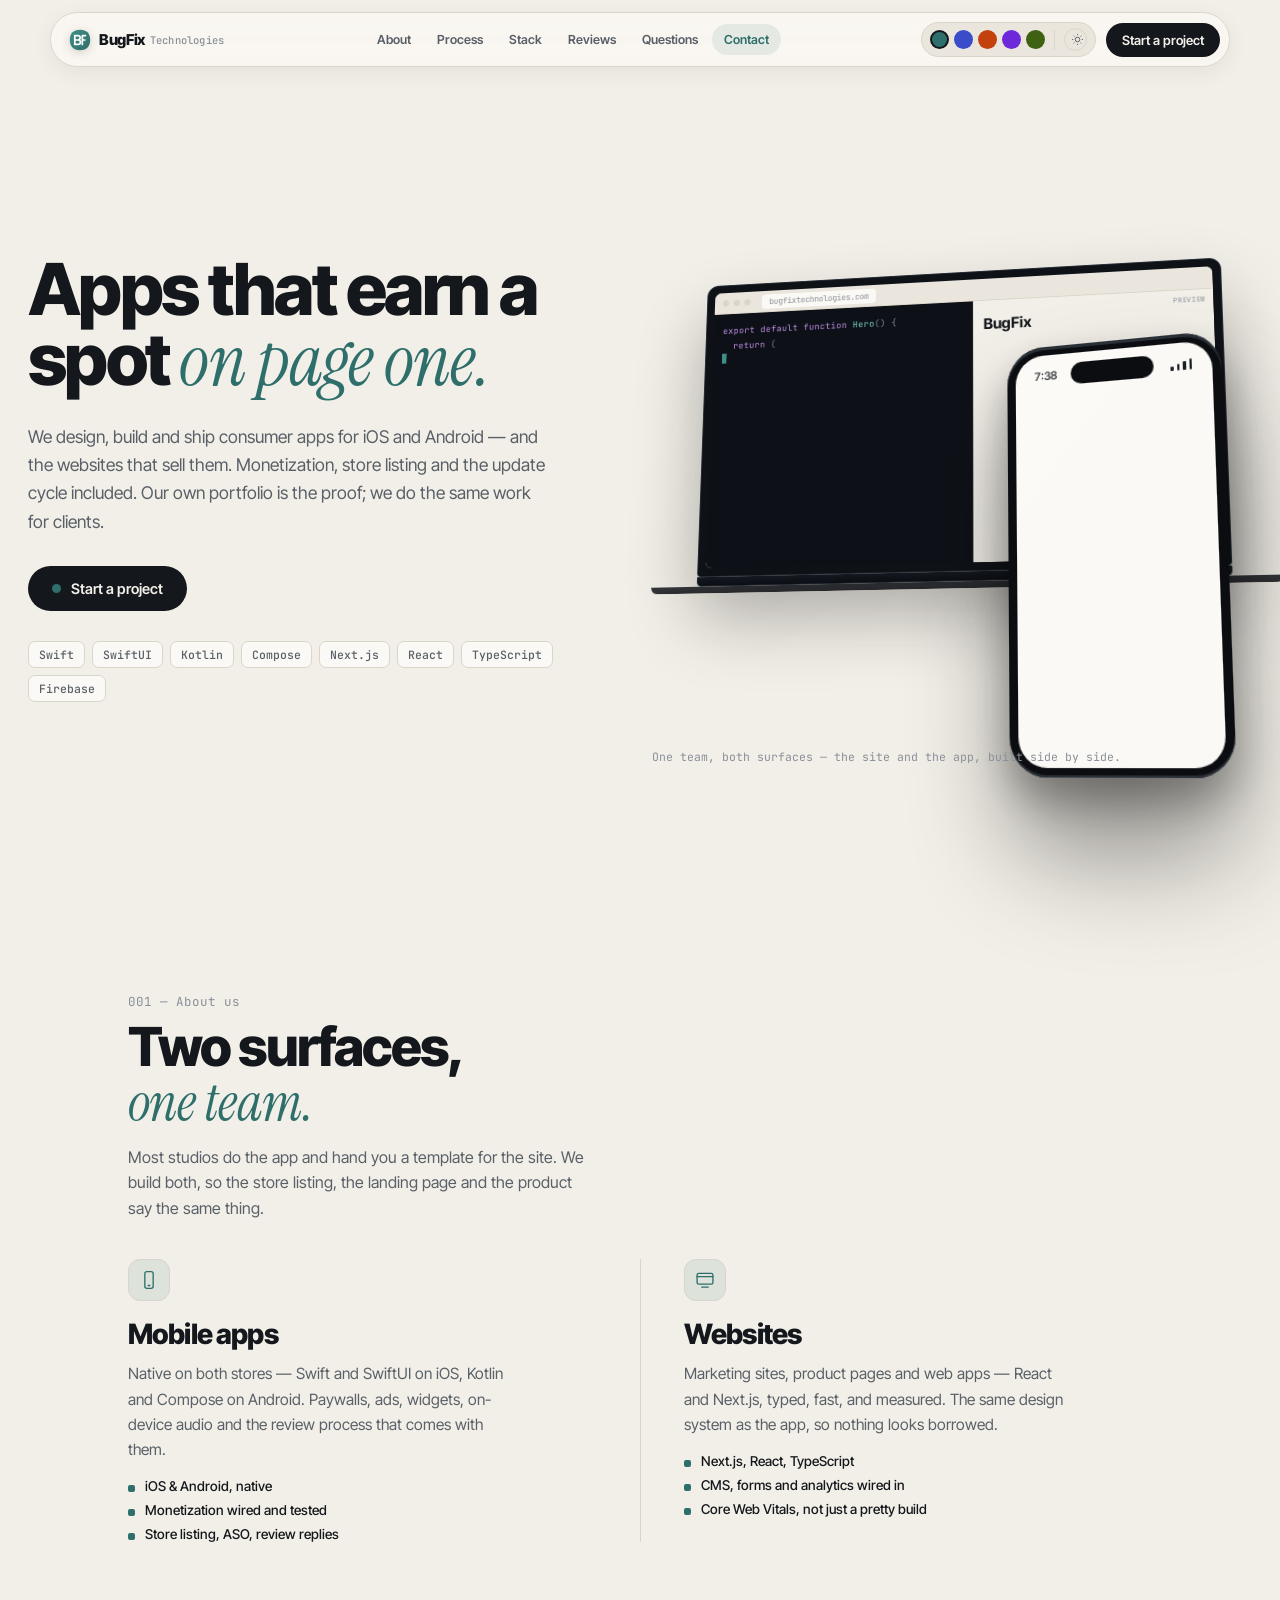
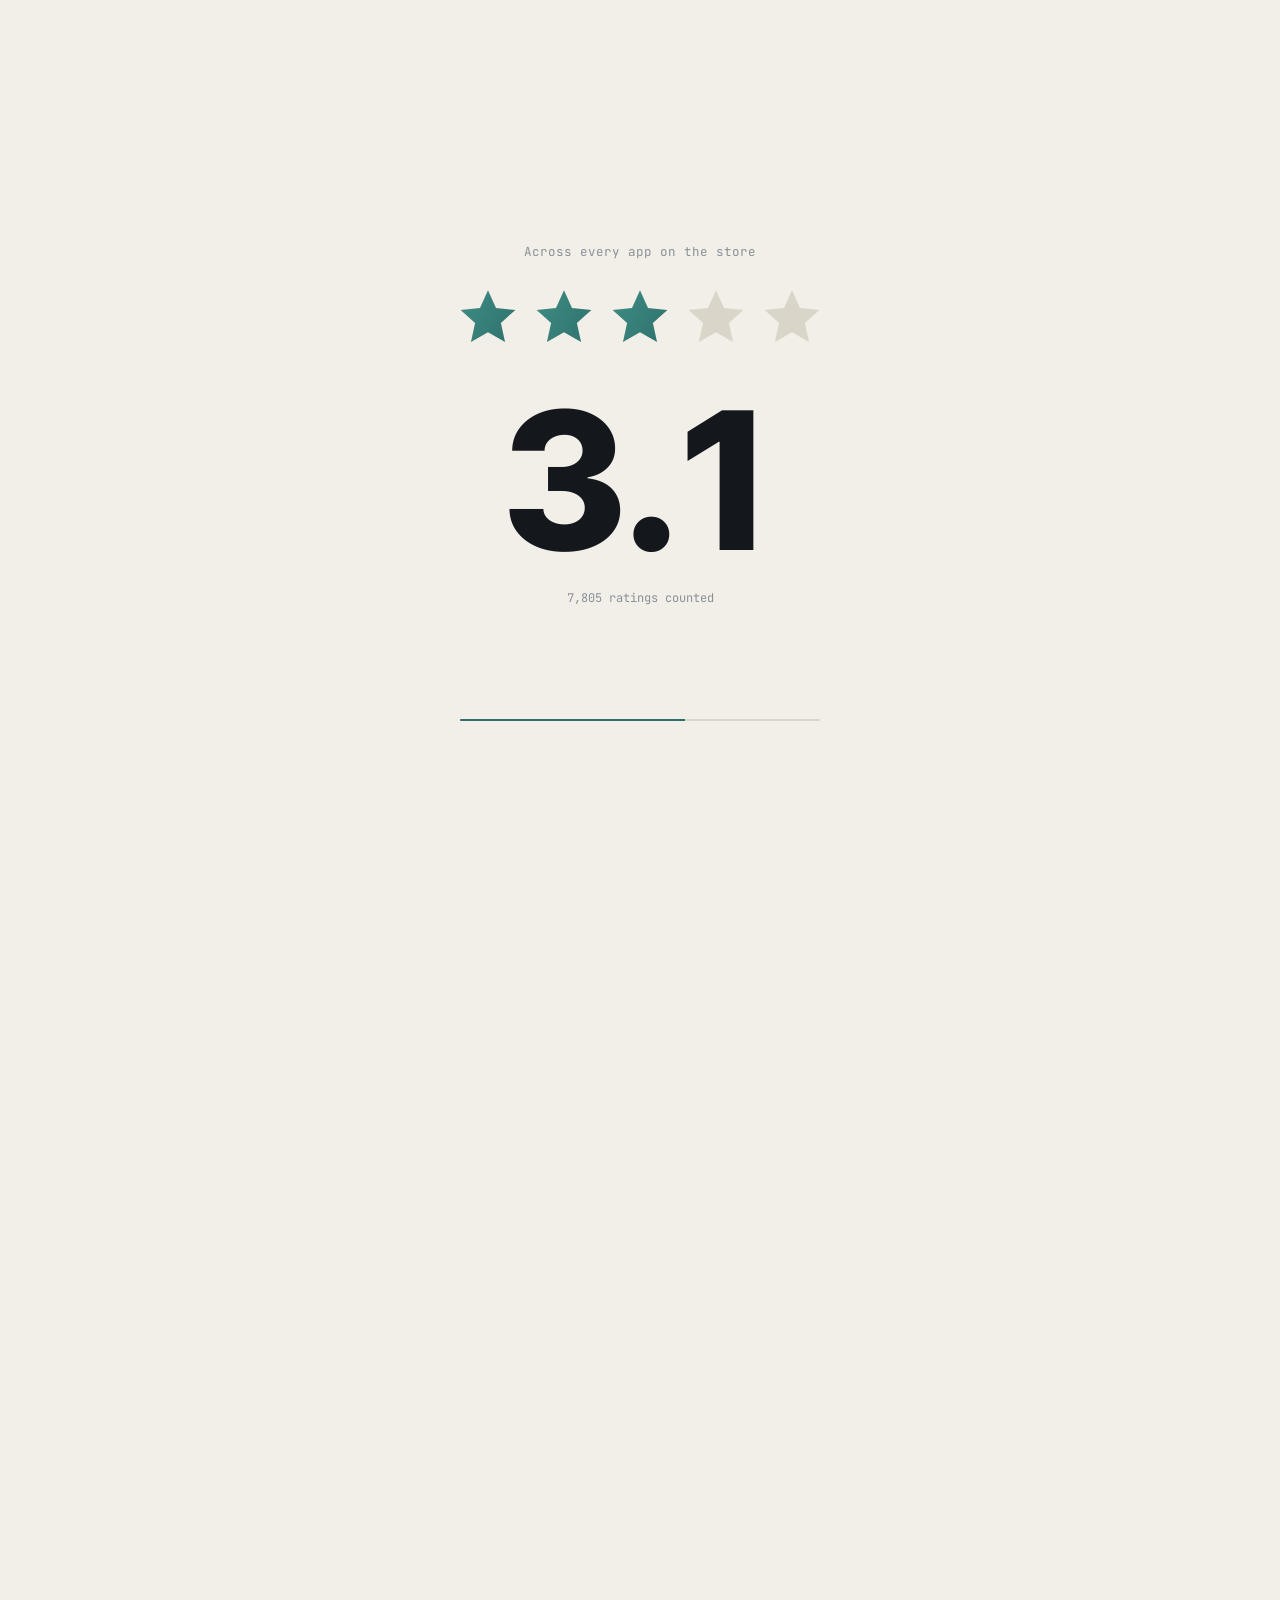
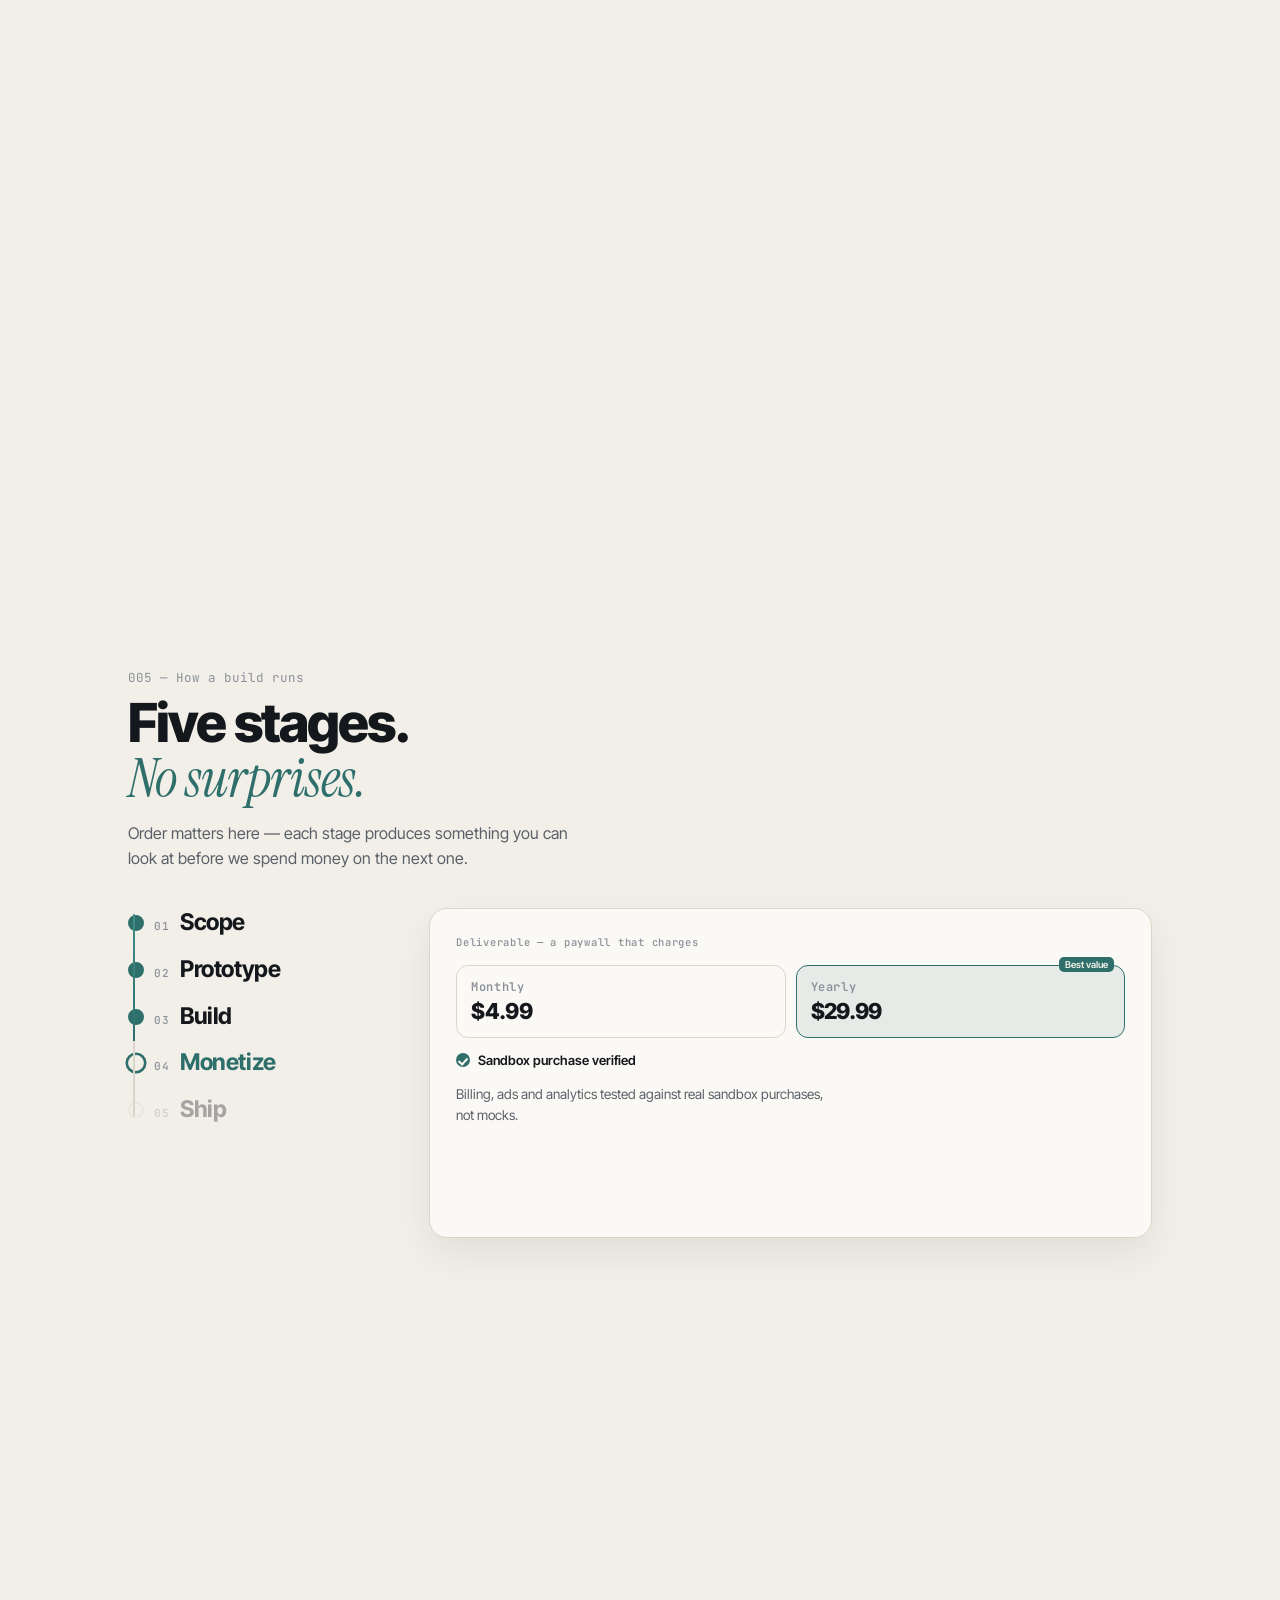
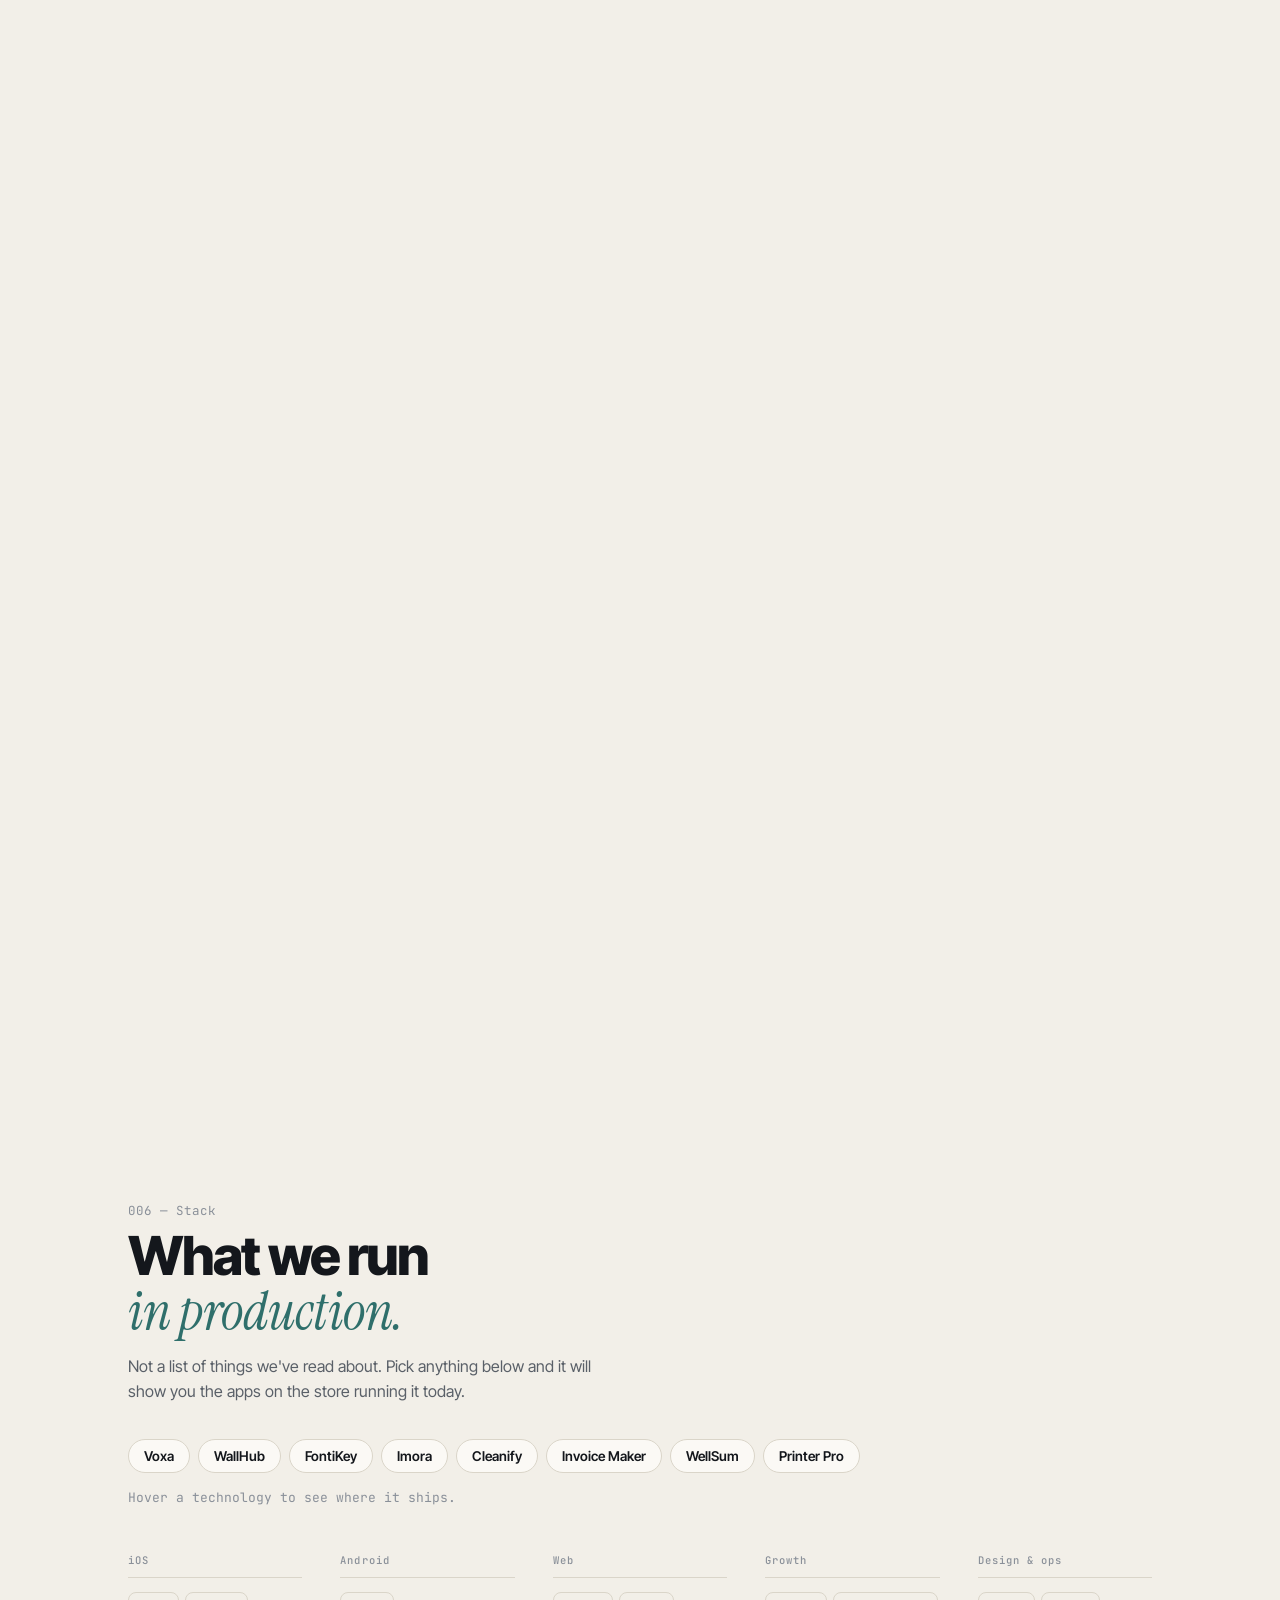
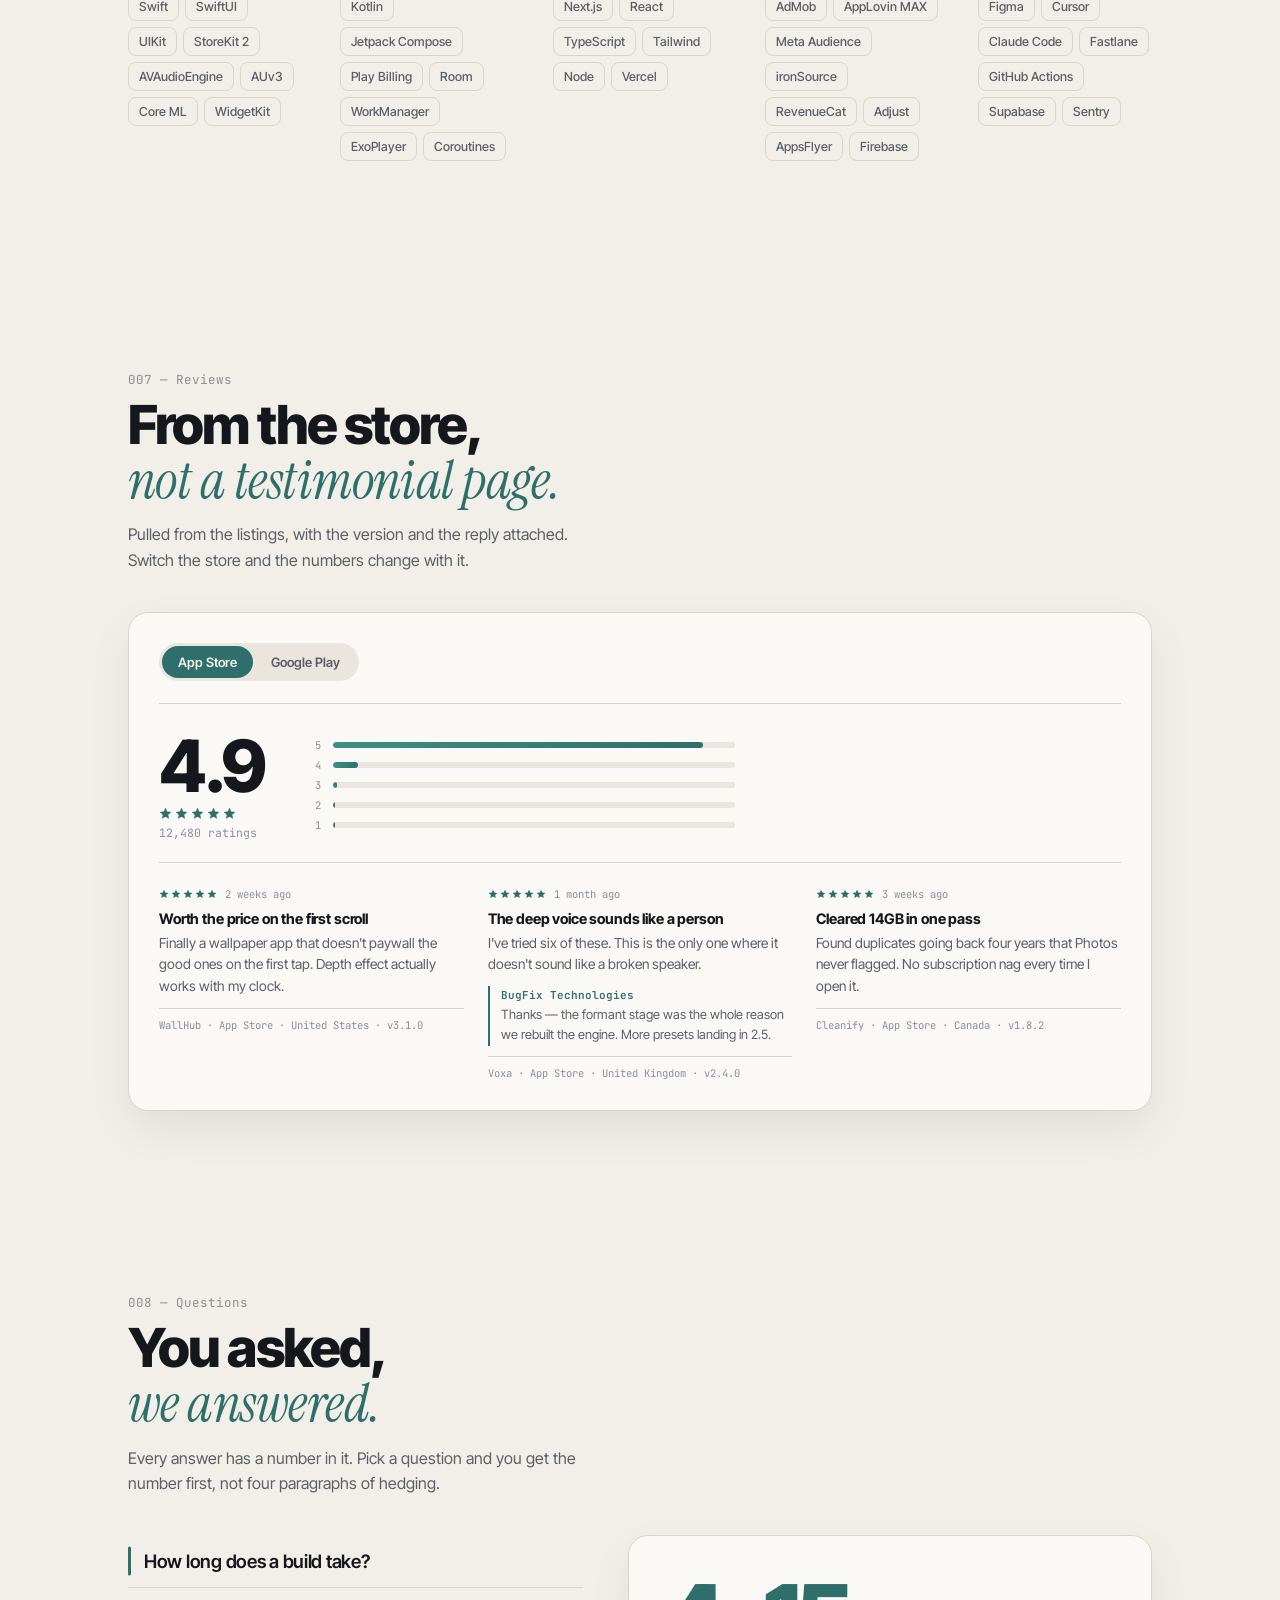
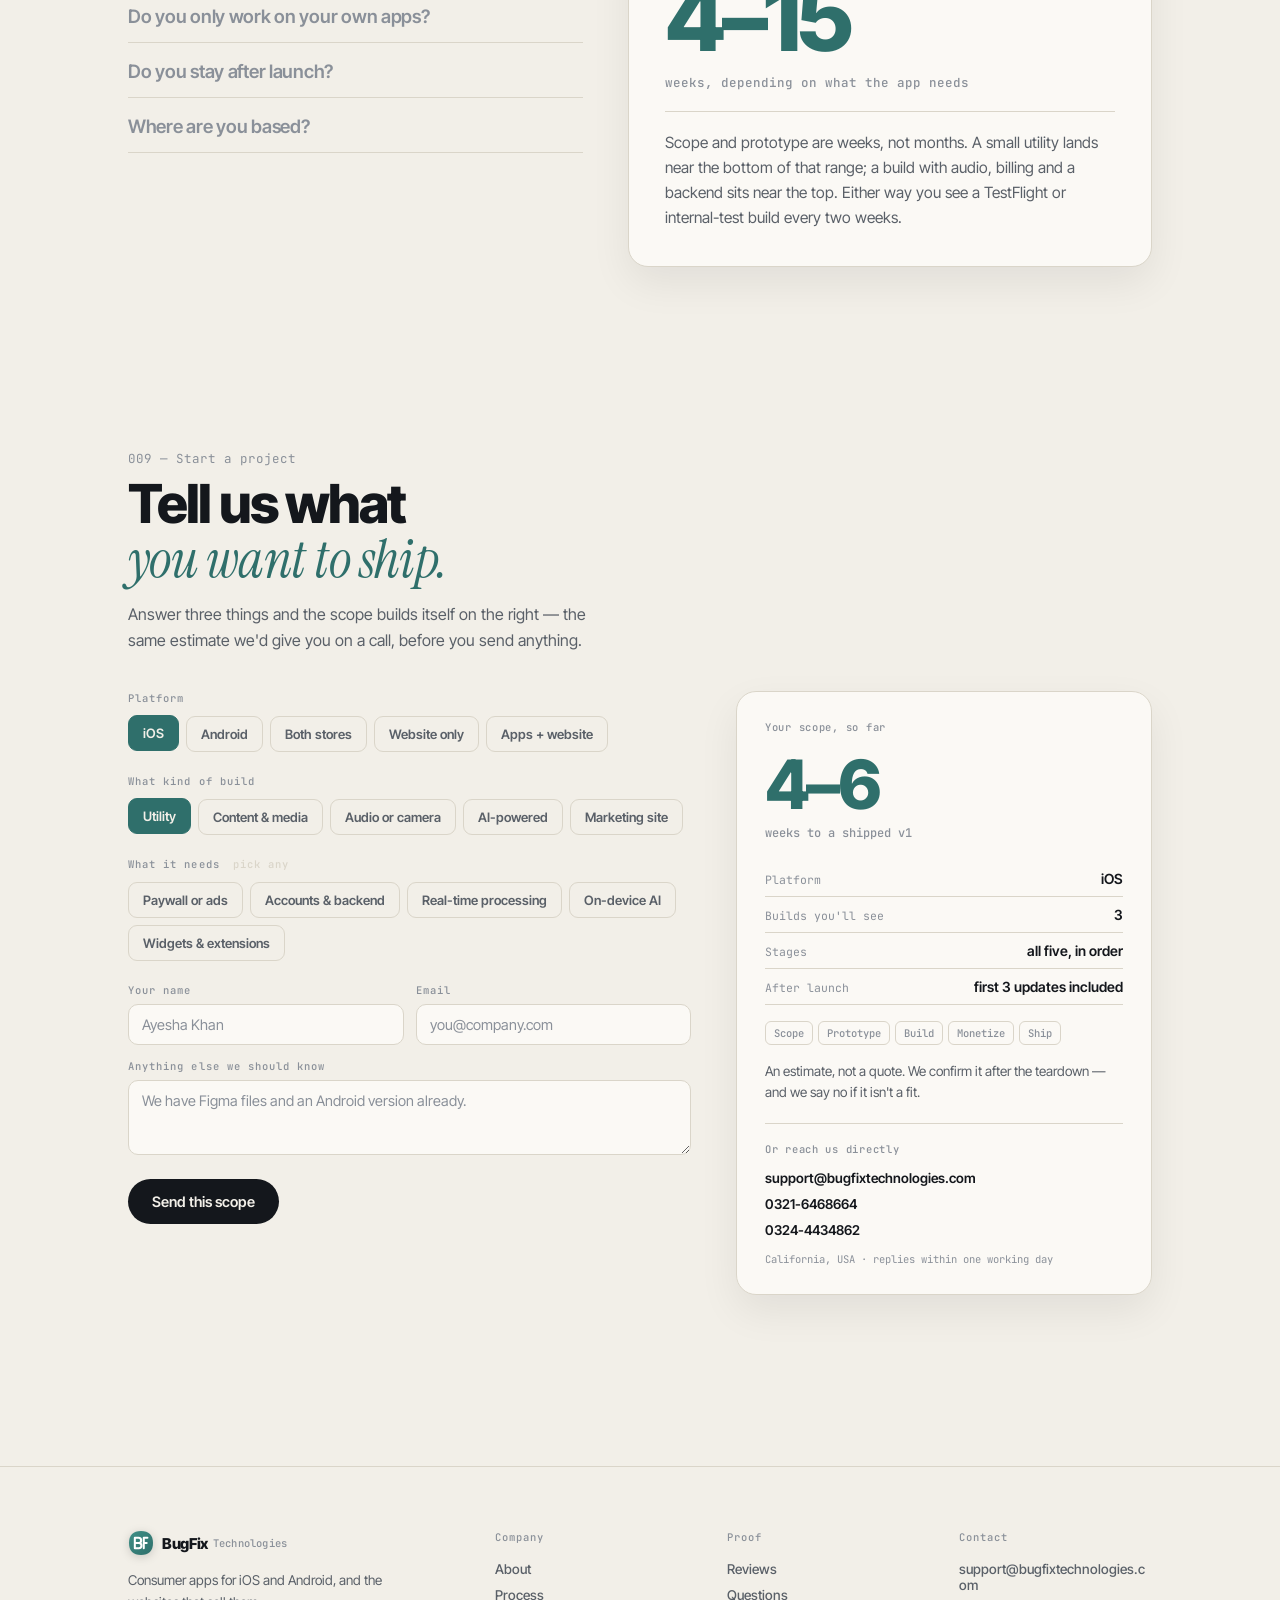
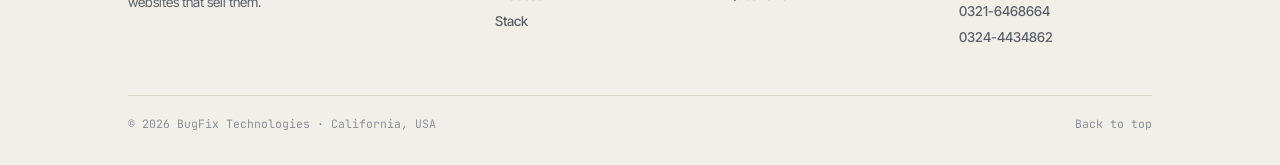
==== commit 062bb4ab: "Add files via upload" ====
--- a/index.html
+++ b/index.html
@@ -20,7 +20,6 @@
 <link rel="stylesheet" href="assets/style.css">
 </head>
 <body>
-
 <div class="topline"><i id="topfill"></i></div>
 
 <header class="nav" id="nav">
@@ -82,8 +81,7 @@
       websites that sell them. Monetization, store listing and the update cycle included.
       Our own portfolio is the proof; we do the same work for clients.</p>
     <div class="row">
-      <button class="cta"><span class="dot"></span> Start a project</button>
-      <button class="ghost">See the portfolio</button>
+      <a class="cta" href="#start"><span class="dot"></span> Start a project</a>
     </div>
     <div class="chips">
       <span class="chip">Swift</span><span class="chip">SwiftUI</span><span class="chip">Kotlin</span>
--- a/assets/style.css
+++ b/assets/style.css
@@ -38,13 +38,10 @@
 .row{display:flex;gap:12px;flex-wrap:wrap;align-items:center}
 .cta{display:inline-flex;align-items:center;gap:10px;background:var(--ink);color:var(--bg);
   border:0;border-radius:999px;padding:14px 24px;font:600 14.5px var(--dsp);cursor:pointer;
+  text-decoration:none;
   transition:transform .25s var(--ease),background .4s var(--ease),color .4s var(--ease)}
 .cta:hover{transform:translateY(-2px)}
 .cta .dot{width:9px;height:9px;border-radius:50%;background:var(--a1);transition:background .4s}
-.ghost{display:inline-flex;align-items:center;border:1px solid var(--line);border-radius:999px;
-  padding:13px 22px;font:600 14.5px var(--dsp);color:var(--ink);background:transparent;
-  cursor:pointer;transition:border-color .25s,color .25s}
-.ghost:hover{border-color:var(--a1);color:var(--a1)}
 .chips{display:flex;gap:7px;flex-wrap:wrap;margin-top:30px}
 .chip{font:500 11.5px var(--mono);color:var(--tx2);border:1px solid var(--line);
   border-radius:7px;padding:5px 10px;background:var(--card)}
@@ -681,7 +678,7 @@
   padding:0;transition:transform .2s var(--ease),border-color .2s}
 .sw button:hover{transform:scale(1.14)}
 .sw button[aria-pressed="true"]{border-color:var(--ink)}
-.sw button:focus-visible,.mode:focus-visible,.cta:focus-visible,.ghost:focus-visible{
+.sw button:focus-visible,.mode:focus-visible,.cta:focus-visible{
   outline:2px solid var(--a1);outline-offset:3px}
 .divider{width:1px;height:20px;background:var(--line)}
 .mode{width:23px;height:23px;border-radius:50%;border:1px solid var(--line);background:transparent;
